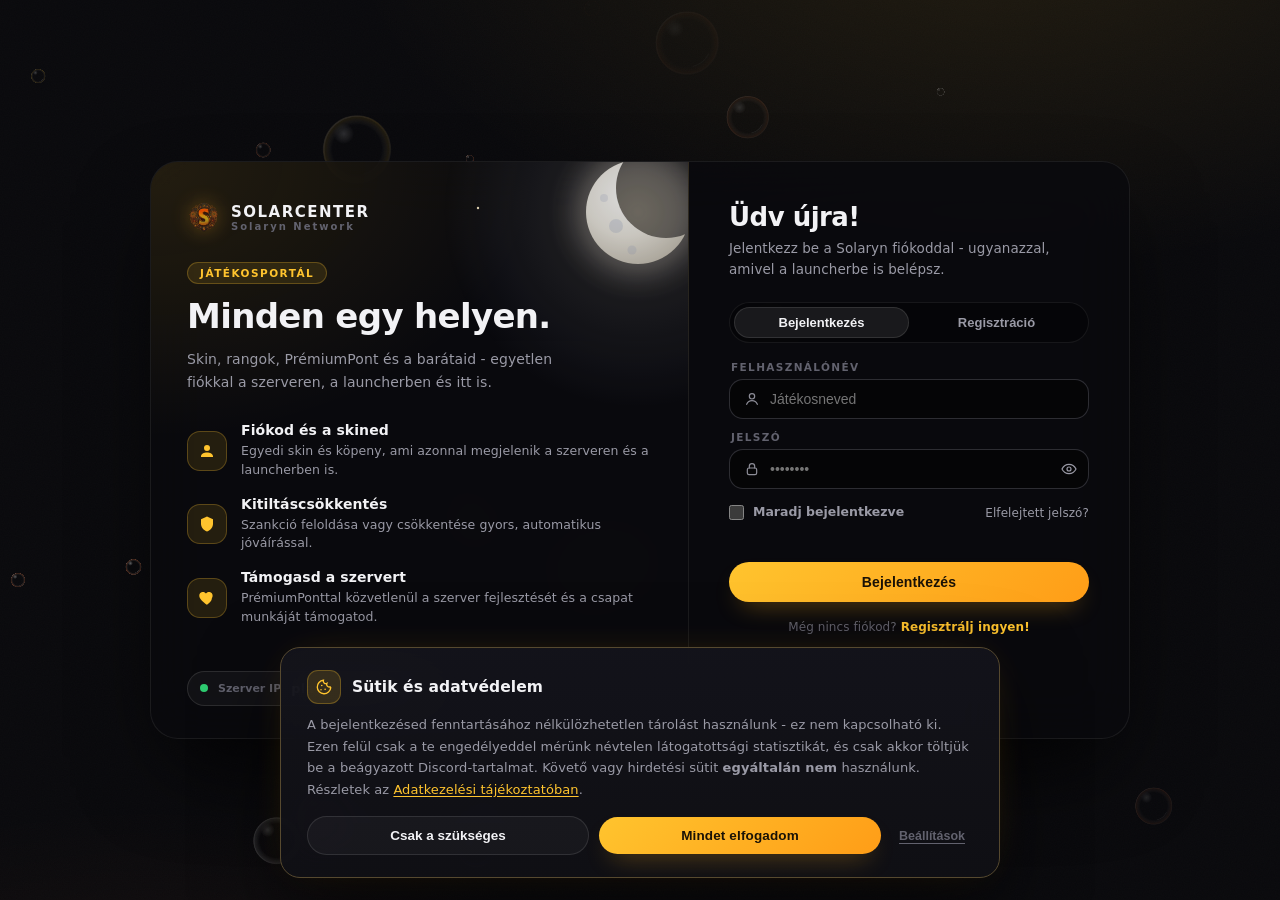
==== index.html @ 6ea14c21 "Add files via upload" ====
<!DOCTYPE html>
<html lang="hu">
<head>
  <meta charset="UTF-8" />
  <meta http-equiv="Content-Security-Policy" content="default-src 'self'; script-src 'self'; style-src 'self' 'unsafe-inline'; img-src 'self' data: blob: https://api.solaryn.hu:25572 https://cdn.discordapp.com https://media.discordapp.net; connect-src 'self' https://api.solaryn.hu:25572; media-src 'self' blob: https://api.solaryn.hu:25572; font-src 'self' data:; frame-src https://discord.com; worker-src 'self' blob:; object-src 'none'; base-uri 'self'; form-action 'self'; upgrade-insecure-requests" />
  <meta name="referrer" content="strict-origin-when-cross-origin" />
  <meta name="viewport" content="width=device-width, initial-scale=1, viewport-fit=cover" />

  <title>SolarCenter</title>
  <meta name="description" content="A SolarynNetwork hivatalos játékosportálja: skin és kiegészítők kezelése, PrémiumPont, rangok, egyenleg, szankciók feloldása és fiókbiztonság - egy helyen." />
  <meta name="author" content="SolarynNetwork" />
  <meta name="theme-color" content="#0a0a0d" />
  <meta name="color-scheme" content="dark" />
  <meta name="robots" content="index, follow, max-image-preview:large" />
  <link rel="canonical" href="https://center.solaryn.hu/" />

  <link rel="icon" type="image/png" href="assets/solaryn-icon.png" />
  <link rel="apple-touch-icon" href="assets/solaryn-icon.png" />
  <link rel="manifest" href="site.webmanifest" />

  <meta property="og:type" content="website" />
  <meta property="og:site_name" content="SolarynNetwork" />
  <meta property="og:locale" content="hu_HU" />
  <meta property="og:url" content="https://center.solaryn.hu/" />
  <meta property="og:title" content="SolarCenter | Solaryn Network" />
  <meta property="og:description" content="A SolarynNetwork hivatalos játékosportálja: skin és kiegészítők kezelése, PrémiumPont, rangok, egyenleg, szankciók feloldása és fiókbiztonság - egy helyen." />
  <meta property="og:image" content="https://center.solaryn.hu/assets/solaryn-wordmark.png" />
  <meta property="og:image:alt" content="SolarynNetwork logó" />
  <meta name="twitter:card" content="summary_large_image" />
  <meta name="twitter:title" content="SolarCenter | Solaryn Network" />
  <meta name="twitter:description" content="A SolarynNetwork hivatalos játékosportálja: skin, kiegészítők, PrémiumPont, rangok és fiókbiztonság egy helyen." />
  <meta name="twitter:image" content="https://center.solaryn.hu/assets/solaryn-wordmark.png" />

  <link rel="preconnect" href="https://api.solaryn.hu:25572" crossorigin />
  <link rel="dns-prefetch" href="https://api.solaryn.hu" />
  <link rel="preload" as="image" href="assets/solaryn-icon.png" />

  <script src="theme.js?v=20261014a"></script>
  <link rel="stylesheet" href="style.css?v=20261025a" />
  <link rel="stylesheet" href="ui.css?v=20261014a" />
  <link rel="stylesheet" href="design.css?v=20261027a" />
  <link rel="stylesheet" href="seasonal.css?v=20261014a" />

  <script type="application/ld+json">
  {
    "@context": "https://schema.org",
    "@type": "WebSite",
    "name": "SolarCenter",
    "alternateName": "SolarynNetwork játékosportál",
    "url": "https://center.solaryn.hu/",
    "inLanguage": "hu",
    "publisher": {
      "@type": "Organization",
      "name": "SolarynNetwork",
      "url": "https://www.solaryn.hu",
      "logo": "https://center.solaryn.hu/assets/solaryn-icon.png"
    }
  }
  </script>
</head>
<body>
  <a class="skip-link" href="#appMainContent">Ugrás a tartalomra</a>

  <canvas id="particleCanvas" class="particle-canvas" aria-hidden="true"></canvas>

  <section id="authScreen" class="auth-screen" data-auth-mode="login">
    <div class="auth-split">
      <aside class="auth-info-side">
        <div class="auth-brand">
          <img class="brand-logo-img" src="assets/solaryn-icon.png" alt="Solaryn" />
          <div class="auth-brand-name">SOLARCENTER<small>Solaryn Network</small></div>
        </div>

        <div class="auth-info-body">
          <span class="auth-eyebrow">Játékosportál</span>
          <div class="auth-info-title">Minden egy helyen.</div>
          <p class="auth-info-lead">Skin, rangok, PrémiumPont és a barátaid - egyetlen fiókkal a szerveren, a launcherben és itt is.</p>

          <div class="auth-feature">
            <div class="auth-feature-icon">
              <svg viewBox="0 0 24 24" width="18" height="18"><path fill="currentColor" d="M12 12a4 4 0 1 0-4-4 4 4 0 0 0 4 4zm0 2c-4 0-8 2-8 5v1h16v-1c0-3-4-5-8-5z"/></svg>
            </div>
            <div>
              <div class="auth-feature-title">Fiókod és a skined</div>
              <div class="auth-feature-desc">Egyedi skin és köpeny, ami azonnal megjelenik a szerveren és a launcherben is.</div>
            </div>
          </div>

          <div class="auth-feature">
            <div class="auth-feature-icon">
              <svg viewBox="0 0 24 24" width="18" height="18"><path fill="currentColor" d="M12 2l8 3.5v6c0 5-3.4 8.6-8 10.5-4.6-1.9-8-5.5-8-10.5v-6z"/></svg>
            </div>
            <div>
              <div class="auth-feature-title">Kitiltáscsökkentés</div>
              <div class="auth-feature-desc">Szankció feloldása vagy csökkentése gyors, automatikus jóváírással.</div>
            </div>
          </div>

          <div class="auth-feature">
            <div class="auth-feature-icon">
              <svg viewBox="0 0 24 24" width="18" height="18"><path fill="currentColor" d="M12 21s-6.7-4.3-9.3-8.8C.6 8.7 2 4.9 5.6 4.1c2-.5 3.9.3 5 1.9C11.7 4.4 13.6 3.6 15.6 4.1c3.6.8 5 4.6 2.9 8.1C18.7 16.7 12 21 12 21z"/></svg>
            </div>
            <div>
              <div class="auth-feature-title">Támogasd a szervert</div>
              <div class="auth-feature-desc">PrémiumPonttal közvetlenül a szerver fejlesztését és a csapat munkáját támogatod.</div>
            </div>
          </div>
        </div>

        <button type="button" class="auth-ip-pill" id="authIpCopy" data-ip="play.solaryn.hu" title="Kattints a másoláshoz">
          <span class="auth-ip-dot" aria-hidden="true"></span>
          <span class="auth-ip-label">Szerver IP</span>
          <b>play.solaryn.hu</b>
          <svg viewBox="0 0 24 24" aria-hidden="true"><rect x="8" y="8" width="12" height="12" rx="2.5" fill="none" stroke="currentColor" stroke-width="1.8"/><path d="M16 8V6a2 2 0 0 0-2-2H6a2 2 0 0 0-2 2v8a2 2 0 0 0 2 2h2" fill="none" stroke="currentColor" stroke-width="1.8"/></svg>
        </button>
      </aside>

      <div class="auth-form-side">
        <div class="auth-heading">
          <h1 id="authHeading">Üdv újra!</h1>
          <p id="authSubheading">Jelentkezz be a Solaryn fiókoddal - ugyanazzal, amivel a launcherbe is belépsz.</p>
        </div>

        <div class="auth-tabs" role="tablist">
          <button class="auth-tab active" data-tab="login" role="tab">Bejelentkezés</button>
          <button class="auth-tab" data-tab="register" role="tab">Regisztráció</button>
        </div>

        <form class="auth-form" id="loginForm">
          <label for="authUser">Felhasználónév</label>
          <input id="authUser" class="auth-input-icon auth-icon-user" type="text" autocomplete="username" placeholder="Játékosneved" />
          <label for="authPass">Jelszó</label>
          <input id="authPass" class="auth-input-icon auth-icon-lock" type="password" autocomplete="current-password" placeholder="••••••••" />
          <div class="auth-login-row">
            <label class="check-row auth-remember-row">
              <input type="checkbox" id="authRememberMe" />
              <span>Maradj bejelentkezve</span>
            </label>
            <a href="#" id="btnForgotPassword" class="auth-forgot-link">Elfelejtett jelszó?</a>
          </div>
          <div id="authError" class="auth-error"></div>
          <button type="submit" id="authSubmit" class="btn-glow">Bejelentkezés</button>
          <p class="auth-switch-hint">Még nincs fiókod? <span class="link-inline" id="switchToRegister">Regisztrálj ingyen!</span></p>
        </form>

        <div class="auth-form hidden" id="registerForm">
          <div class="auth-section">
            <div class="auth-section-title"><span>1</span>Fiókadatok</div>
            <label for="regUser">Játékos név *</label>
            <input id="regUser" class="auth-input-icon auth-icon-user" type="text" autocomplete="username" placeholder="Ezzel a névvel jelensz meg" />

            <div class="form-row-2">
              <div>
                <label for="regEmail">Email cím *</label>
                <input id="regEmail" class="auth-input-icon auth-icon-mail" type="email" autocomplete="email" placeholder="pl. nev@gmail.com" />
              </div>
              <div>
                <label for="regEmail2">Email cím újra *</label>
                <input id="regEmail2" class="auth-input-icon auth-icon-mail" type="email" autocomplete="off" placeholder="Még egyszer" />
              </div>
            </div>
            <p class="email-hint">Csak ismert szolgáltató címe fogadható el (pl. gmail.com, freemail.hu, citromail.hu, outlook.com, hotmail.com, icloud.com). Regisztráció után a megerősítő levélben lévő linkre kell kattintanod.</p>

            <div class="form-row-2">
              <div>
                <label for="regPass">Jelszó *</label>
                <input id="regPass" class="auth-input-icon auth-icon-lock" type="password" autocomplete="new-password" placeholder="Legalább 6 karakter" />
              </div>
              <div>
                <label for="regPass2">Jelszó újra *</label>
                <input id="regPass2" class="auth-input-icon auth-icon-lock" type="password" autocomplete="new-password" placeholder="Még egyszer" />
              </div>
            </div>
            <div class="pw-meter" id="regPwMeter" data-level="0" aria-live="polite">
              <div class="pw-meter-bars" aria-hidden="true"><i></i><i></i><i></i><i></i></div>
              <span class="pw-meter-text" id="regPwMeterText">Adj meg egy jelszót</span>
            </div>
          </div>

          <div class="auth-section">
            <div class="auth-section-title"><span>2</span>Rólad</div>
            <div class="auth-about-grid">
              <div>
                <label>Születési dátum *</label>
                <div class="form-row-3">
                  <select id="regYear" aria-label="Év"><option value="">Év</option></select>
                  <select id="regMonth" aria-label="Hónap"><option value="">Hónap</option></select>
                  <select id="regDay" aria-label="Nap"><option value="">Nap</option></select>
                </div>
              </div>
              <div>
                <label for="regCreatorCode">Support / Creator kód</label>
                <input id="regCreatorCode" class="auth-input-icon auth-icon-gift" type="text" autocomplete="off" placeholder="Nem kötelező" />
              </div>
            </div>
          </div>

          <div class="auth-section">
            <div class="auth-section-title"><span>3</span>Nyilatkozatok</div>
            <div class="form-checks">
              <label class="check-row">
                <input type="checkbox" id="regTerms" />
                <span>Elfogadom az <a href="#legal" class="link-inline" data-legal-modal="aszf">ÁSZF</a>-et, és elolvastam az <a href="#legal" class="link-inline" data-legal-modal="adatkezeles">Adatkezelési tájékoztatót</a>. *</span>
              </label>
              <label class="check-row">
                <input type="checkbox" id="regAge" />
                <span>Megerősítem, hogy betöltöttem a 14. életévemet, vagy szülőm/törvényes képviselőm hozzájárult. *</span>
              </label>
              <label class="check-row">
                <input type="checkbox" id="regMarketing" />
                <span>Hozzájárulok a marketing célú
                  <select id="regMarketingChannel" class="inline-select">
                    <option value="email_sms">Email és SMS</option>
                    <option value="email">Csak Email</option>
                    <option value="sms">Csak SMS</option>
                  </select>
                  megkeresésekhez.
                </span>
              </label>
            </div>
          </div>

          <div id="registerError" class="auth-error"></div>
          <button id="registerSubmit" class="btn-glow btn-glow-orange">Fiók létrehozása &#8594;</button>
          <p class="auth-switch-hint">Már van fiókod? <span class="link-inline" id="switchToLogin">Jelentkezz be!</span></p>
        </div>
      </div>
    </div>
  </section>

  <section id="lockedScreen" class="auth-screen hidden">
    <div class="auth-split locked-split">
      <div class="auth-form-side locked-form-side">
        <div class="auth-brand">
          <img class="brand-logo-img" src="assets/solaryn-icon.png" alt="Solaryn" />
          <div class="auth-brand-name">SOLARCENTER<small>Solaryn Network</small></div>
        </div>
        <div class="ban-modal-icon">
          <svg viewBox="0 0 24 24" width="40" height="40"><circle cx="12" cy="12" r="9" fill="none" stroke="currentColor" stroke-width="2.2"/><line x1="6" y1="18" x2="18" y2="6" stroke="currentColor" stroke-width="2.2" stroke-linecap="round"/></svg>
        </div>
        <h1 class="ban-modal-title">A karaktered zárolás alá került</h1>
        <p class="ban-modal-desc">Ameddig a zárolás fennáll, nem tudod használni a SolarCentert és a SolarLaunchert sem.</p>
        <div class="ban-modal-details">
          <div class="ban-modal-row"><span>Indok</span><b id="lockedReasonText">-</b></div>
        </div>
        <button type="button" class="btn-glow btn-glow-orange" id="btnLogoutLocked">Kijelentkezés</button>
      </div>
    </div>
  </section>

  <div id="appScreen" class="app-shell hidden">
    <nav class="app-sidebar" id="appSidebar" aria-label="Fő navigáció">
      <div class="app-brand">
        <img class="brand-logo-img" src="assets/solaryn-icon.png" alt="" width="34" height="34" />
        <div class="auth-brand-name">SOLARCENTER<small>Solaryn Network</small></div>
      </div>

      <div class="app-nav">
        <button class="app-nav-item" data-view="home">
          <svg viewBox="0 0 24 24"><path d="M3 11l9-8 9 8v9a1 1 0 0 1-1 1h-5v-6H9v6H4a1 1 0 0 1-1-1z"/></svg>
          <span>Főoldal</span>
        </button>

        <div class="app-nav-group" data-nav-group="character">
          <button type="button" class="app-nav-item app-nav-group-head">
            <svg viewBox="0 0 24 24"><path d="M12 12a4 4 0 1 0-4-4 4 4 0 0 0 4 4zm0 2c-4 0-8 2-8 5v1h16v-1c0-3-4-5-8-5z"/></svg>
            <span>Karakter</span>
            <svg class="app-nav-caret" viewBox="0 0 24 24" fill="none" stroke="currentColor" stroke-width="2.2" stroke-linecap="round" stroke-linejoin="round"><path d="M8 10l4 4 4-4"/></svg>
          </button>
          <div class="app-nav-sub">
            <button class="app-nav-item" data-view="skin"><span>Skin / köpeny</span></button>
            <button class="app-nav-item" data-view="cosmetics"><span>Kiegészítők</span></button>
            <button class="app-nav-item" data-view="market"><span>Piac</span></button>
            <button class="app-nav-item" data-view="trades">
              <span>Csere ajánlatok</span>
              <span class="app-nav-badge hidden" id="navTradeBadge">0</span>
            </button>
          </div>
        </div>

        <div class="app-nav-group" data-nav-group="coin">
          <button type="button" class="app-nav-item app-nav-group-head">
            <svg viewBox="0 0 24 24"><path d="M12 2a10 10 0 1 0 10 10A10 10 0 0 0 12 2zm1 15.9v1.1h-2v-1.1a3.6 3.6 0 0 1-2.8-2.4l1.8-.7a1.8 1.8 0 0 0 1.8 1.3c.8 0 1.4-.4 1.4-1s-.5-.9-1.7-1.2c-1.8-.5-3-1.2-3-2.9a2.8 2.8 0 0 1 2.5-2.6V7.3h2v1.1a3.2 3.2 0 0 1 2.3 2l-1.8.7a1.5 1.5 0 0 0-1.5-1.1c-.7 0-1.2.3-1.2.9s.6.8 1.8 1.2c1.9.5 2.9 1.3 2.9 2.9a2.9 2.9 0 0 1-2.5 2.9z"/></svg>
            <span>PrémiumPont</span>
            <svg class="app-nav-caret" viewBox="0 0 24 24" fill="none" stroke="currentColor" stroke-width="2.2" stroke-linecap="round" stroke-linejoin="round"><path d="M8 10l4 4 4-4"/></svg>
          </button>
          <div class="app-nav-sub">
            <button class="app-nav-item" data-view="coin"><span>Vásárlás</span></button>
            <button class="app-nav-item" data-view="wallet"><span>Egyenleg</span></button>
            <button class="app-nav-item" data-view="transfer"><span>Átutalás</span></button>
            <button class="app-nav-item" data-view="redeem"><span>Kódbeváltás</span></button>
            <button class="app-nav-item" data-view="ledger"><span>Napló</span></button>
          </div>
        </div>

        <button class="app-nav-item" data-view="ranks">
          <svg viewBox="0 0 24 24"><path d="M3 8l4 3 5-6 5 6 4-3-2 11H5z" fill="none" stroke="currentColor" stroke-width="1.8" stroke-linejoin="round"/></svg>
          <span>Rangok</span>
        </button>
        <button class="app-nav-item" data-view="sanction">
          <svg viewBox="0 0 24 24"><path d="M12 2l8 3.5v6c0 5-3.4 8.6-8 10.5-4.6-1.9-8-5.5-8-10.5v-6z"/></svg>
          <span>Kitiltáscsökkentés</span>
        </button>

        <div class="app-nav-group" data-nav-group="community">
          <button type="button" class="app-nav-item app-nav-group-head">
            <svg viewBox="0 0 24 24"><path d="M11 2a5 5 0 1 0 5 5 5 5 0 0 0-5-5zm-8.5 20a8.5 8.5 0 0 1 17 0zM19 8a3.5 3.5 0 1 0 0 7 .5.5 0 0 0 0-1 2.5 2.5 0 1 1 0-5 .5.5 0 0 0 0-1z"/></svg>
            <span>Közösség</span>
            <svg class="app-nav-caret" viewBox="0 0 24 24" fill="none" stroke="currentColor" stroke-width="2.2" stroke-linecap="round" stroke-linejoin="round"><path d="M8 10l4 4 4-4"/></svg>
          </button>
          <div class="app-nav-sub">
            <button class="app-nav-item" data-view="players"><span>Játékosok</span></button>
            <button class="app-nav-item" data-view="casino"><span>Casino</span></button>
            <button class="app-nav-item hidden" data-view="staffApply" id="navStaffApply">
              <span>Tagfelvétel</span>
              <span class="app-nav-badge hidden" id="navStaffApplyBadge">1</span>
            </button>
          </div>
        </div>

        <button class="app-nav-item" data-view="security">
          <svg viewBox="0 0 24 24" fill="none" stroke="currentColor" stroke-width="1.6"><path d="M12 2l7 3v6c0 5-3.4 8.4-7 11-3.6-2.6-7-6-7-11V5z" stroke-linejoin="round"/><path d="M9 12l2 2 4-4" stroke-linecap="round" stroke-linejoin="round"/></svg>
          <span>Biztonság</span>
        </button>

        <div class="app-nav-group admin-nav-item hidden" data-nav-group="admin">
          <button type="button" class="app-nav-item app-nav-group-head">
            <svg viewBox="0 0 24 24" fill="none" stroke="currentColor" stroke-width="1.7"><path d="M12 3l7 3v5.5c0 4.6-3 7.8-7 9.5-4-1.7-7-4.9-7-9.5V6z" stroke-linejoin="round"/><path d="M12 9v4M12 15.6v.1" stroke-linecap="round"/></svg>
            <span>Admin</span>
            <svg class="app-nav-caret" viewBox="0 0 24 24" fill="none" stroke="currentColor" stroke-width="2.2" stroke-linecap="round" stroke-linejoin="round"><path d="M8 10l4 4 4-4"/></svg>
          </button>
          <div class="app-nav-sub">
            <button class="app-nav-item admin-nav-item hidden" data-view="shopLock" data-permission="global.shopLock"><span>Vásárlások leállítása</span><span class="app-nav-badge hidden" id="navShopLockBadge">Le</span></button>
            <button class="app-nav-item admin-nav-item hidden" data-view="paymentsAdmin" data-permission="global.paymentsManage"><span>Fizetés (Tebex)</span><span class="app-nav-badge hidden" id="navTebexBadge">Teszt</span></button>
            <button class="app-nav-item admin-nav-item hidden" data-view="registeredPlayers" data-permission="global.playersList"><span>Regisztrált játékosok</span></button>
            <button class="app-nav-item admin-nav-item hidden" data-view="purchaseLogs" data-permission="global.logs"><span>Vásárlás napló</span></button>
            <button class="app-nav-item admin-nav-item hidden" data-view="staffActionLogs" data-permission="global.staffActionLogs"><span>Napló (admin)</span></button>
            <button class="app-nav-item admin-nav-item hidden" data-view="staffStats" data-permission="global.staffStats"><span>Csapat statisztika</span></button>
            <button class="app-nav-item admin-nav-item hidden" data-view="revenue" data-permission="global.revenue"><span>Havi bevétel</span></button>
            <button class="app-nav-item admin-nav-item hidden" data-view="analytics" data-permission="global.analytics"><span>Látogatottság</span></button>
            <button class="app-nav-item admin-nav-item hidden" data-view="newsAdmin" data-permission="global.newsManage"><span>Felhívások</span></button>
            <button class="app-nav-item admin-nav-item hidden" data-view="badges" data-permission="global.badgesManage"><span>Jelvények</span></button>
            <button class="app-nav-item admin-nav-item hidden" data-view="defaultMediaAdmin" data-permission="global.defaultMediaManage"><span>Alap skinek</span></button>
            <button class="app-nav-item admin-nav-item hidden" data-view="nameRules" data-permission="global.nameRulesManage"><span>Tiltott nevek</span></button>
            <button class="app-nav-item admin-nav-item hidden" data-view="rankPerksAdmin" data-permission="global.rankPerksManage"><span>Rangok jogai</span></button>
            <button class="app-nav-item admin-nav-item hidden" data-view="staffAppsAdmin" data-permission="global.staffAppsManage"><span>Tagfelvételek</span></button>
            <button class="app-nav-item admin-nav-item hidden" data-view="cosmeticsAdmin" data-permission="global.cosmeticsManage,global.cosmeticsMarketManage"><span>Kiegészítők</span></button>
            <button class="app-nav-item admin-nav-item hidden" data-view="mobsAdmin" data-permission="global.mobsManage"><span>Mobok</span></button>
            <button class="app-nav-item admin-nav-item hidden" data-view="discounts" data-permission="global.discountsManage"><span>Akciók</span></button>
            <button class="app-nav-item admin-nav-item hidden" data-view="coupons" data-permission="global.couponsManage"><span>Kuponok</span></button>
            <button class="app-nav-item admin-nav-item hidden" data-view="creatorCodes" data-permission="global.creatorCodesManage"><span>Creator kódok</span></button>
            <button class="app-nav-item admin-nav-item hidden" data-view="seasonalThemesAdmin" data-permission="global.seasonalThemesManage"><span>Szezonális témák</span></button>
            <button class="app-nav-item admin-nav-item hidden" data-view="permissions" id="navPermissionsBtn"><span>Jogok</span></button>
          </div>
        </div>
      </div>

      <div class="app-nav-spacer"></div>

      <div class="app-nav-bottom">
        <button class="app-nav-item" data-view="faq">
          <svg viewBox="0 0 24 24" fill="none" stroke="currentColor" stroke-width="1.9"><circle cx="12" cy="12" r="9"/><path d="M9.4 9.2a2.7 2.7 0 0 1 5.2.9c0 1.8-2.6 2.2-2.6 3.9" stroke-linecap="round"/><circle cx="12" cy="17.2" r="1" fill="currentColor" stroke="none"/></svg>
          <span>GYIK</span>
        </button>
        <a class="app-nav-item" href="https://dc.solaryn.hu" target="_blank" rel="noopener noreferrer">
          <svg viewBox="0 0 24 24"><path d="M20 5.5A17 17 0 0 0 15.7 4l-.3.6a13 13 0 0 1 3.6 1.3A15 15 0 0 0 12 4a15 15 0 0 0-7 1.9A13 13 0 0 1 8.6 4.6L8.3 4A17 17 0 0 0 4 5.5C1.8 9 1.2 12.4 1.4 15.8a17 17 0 0 0 4.9 2.4l.8-1.3a10 10 0 0 1-1.6-.7l.4-.3a12 12 0 0 0 10.2 0l.4.3a10 10 0 0 1-1.6.7l.8 1.3a17 17 0 0 0 4.9-2.4c.3-4.2-.6-7.6-2.6-10.3zM8.9 14.3c-.8 0-1.5-.8-1.5-1.7s.6-1.7 1.5-1.7 1.5.8 1.5 1.7-.6 1.7-1.5 1.7zm6.2 0c-.8 0-1.5-.8-1.5-1.7s.6-1.7 1.5-1.7 1.5.8 1.5 1.7-.7 1.7-1.5 1.7z"/></svg>
          <span>Discord</span>
        </a>
        <div class="app-nav-version" id="centerVersion"></div>
      </div>
    </nav>

    <div class="app-main">
      <div class="app-topbar">
        <div class="topbar-theme" id="topbarThemeBtn">
          <svg viewBox="0 0 24 24" width="18" height="18"><circle cx="12" cy="12" r="9" fill="none" stroke="currentColor" stroke-width="1.6"/><path d="M12 3a9 9 0 0 0 0 18z" fill="currentColor" opacity="0.5"/></svg>
          <div class="topbar-theme-dropdown hidden" id="topbarThemeDropdown"></div>
        </div>
        <div class="topbar-user" id="topbarUserBtn">
          <canvas class="topbar-avatar" id="topbarAvatar" width="32" height="32"></canvas>
          <div class="topbar-user-text">
            <span id="topbarUsername"></span>
            <span class="topbar-pp-badge">
              <img src="assets/pp-coin.svg" alt="PP" />
              <span id="topbarPpValue">0 PP</span>
            </span>
            <span class="topbar-pp-badge topbar-wallet-badge">
              <svg viewBox="0 0 24 24" width="14" height="14" fill="none" stroke="currentColor" stroke-width="1.8"><rect x="2" y="6" width="20" height="14" rx="2.5"/><path d="M2 10.5h20"/><circle cx="17" cy="14.5" r="1.3" fill="currentColor" stroke="none"/></svg>
              <span id="topbarWalletValue">0 Ft</span>
            </span>
          </div>
          <svg class="topbar-caret" viewBox="0 0 24 24" width="12" height="12"><path fill="currentColor" d="M7 10l5 5 5-5z"/></svg>

          <div class="topbar-dropdown hidden" id="topbarDropdown">
            <button id="btnManageAccounts">
              <svg viewBox="0 0 24 24" width="15" height="15"><path fill="none" stroke="currentColor" stroke-width="2" stroke-linecap="round" stroke-linejoin="round" d="M17 21v-2a4 4 0 0 0-4-4H5a4 4 0 0 0-4 4v2"/><circle cx="9" cy="7" r="4" fill="none" stroke="currentColor" stroke-width="2"/><path d="M23 21v-2a4 4 0 0 0-3-3.87M16 3.13a4 4 0 0 1 0 7.75" fill="none" stroke="currentColor" stroke-width="2" stroke-linecap="round"/></svg>
              <span>Fiókok kezelése</span>
            </button>
            <button id="btnLogout">
              <svg viewBox="0 0 24 24" width="15" height="15"><path fill="none" stroke="currentColor" stroke-width="2" stroke-linecap="round" stroke-linejoin="round" d="M16 17l5-5-5-5M21 12H9m3 9H5a2 2 0 0 1-2-2V5a2 2 0 0 1 2-2h7"/></svg>
              <span>Kijelentkezés</span>
            </button>
          </div>
        </div>
      </div>

      <main class="app-content" id="appMainContent" tabindex="-1">
        <div class="shop-lock-banner hidden" id="shopLockBanner" role="status"></div>
        <div class="card-pay-test-banner hidden" id="cardPayTestBanner" role="status">Teszt mód: a kártyás fizetést most csak a tesztelők látják, a többi játékosnál a gomb le van tiltva.</div>

        <section class="view active" data-view="home">
          <h1 class="page-title">Üdvözlünk, <span id="homeUsername"></span>!</h1>
          <p class="page-note">Innen érheted el a fiókodhoz kapcsolódó összes SolarynNetwork-szolgáltatást.</p>

          <div class="home-stat-row">
            <div id="statBadgeGrid" class="stat-badge-grid"></div>
            <div class="card wallet-highlight-card">
              <div class="stat-badge-icon" id="homeWalletIcon"></div>
              <div class="wallet-highlight-text">
                <div class="wallet-highlight-label">Egyenleged</div>
                <div class="wallet-highlight-value" id="homeWalletBalance">0 Ft</div>
              </div>
            </div>
          </div>

          <div class="content-grid">
            <div>
              <div class="card">
                <div class="card-title">Profilod</div>
                <div class="profile-card">
                  <div class="profile-skin-col">
                    <canvas id="homeSkinCanvas" width="170" height="220"></canvas>
                  </div>
                  <div class="profile-info">
                    <div class="profile-name-row">
                      <div class="profile-name" id="profileName"></div>
                      <span class="name-badges" id="profileNameBadges"></span>
                    </div>
                    <p class="profile-empty-skin" id="profileSkinNote"></p>
                    <div id="profileDiscordLink"></div>
                    <div id="profileSanctionStatus" class="profile-sanction-status"></div>
                  </div>
                </div>
              </div>

              <div class="card news-card hidden" id="homeNewsCard">
                <div class="card-title">📰 Legfrissebb hír</div>
                <img class="news-card-image hidden" id="homeNewsImage" alt="" loading="lazy" decoding="async" />
                <div class="news-card-title" id="homeNewsTitle"></div>
                <div class="news-card-meta" id="homeNewsMeta"></div>
                <p class="news-card-content" id="homeNewsContent"></p>
              </div>

              <div class="card" id="homeFriendsCard">
                <div class="card-title">Barátaid</div>
                <div id="homeFriendsGrid" class="player-result-grid"></div>
                <p class="player-result-note hidden" id="homeFriendsEmpty">Még nincs egyetlen barátod sem - a szerveren a /fr add &lt;név&gt; paranccsal küldhetsz barátkérelmet.</p>
              </div>

              <div class="card staff-stats-card hidden" id="homeStaffStatsCard">
                <div class="card-title">Havi statisztikád <span class="staff-stats-rank" id="homeStaffStatsRank"></span></div>
                <p class="staff-stats-note" id="homeStaffStatsMonth"></p>
                <div class="staff-stats-grid">
                  <div class="staff-stat">
                    <div class="staff-stat-value" id="homeStaffStatPlaytime">0ó</div>
                    <div class="staff-stat-label">Játékidőd</div>
                  </div>
                  <div class="staff-stat">
                    <div class="staff-stat-value" id="homeStaffStatMutes">0</div>
                    <div class="staff-stat-label">Némításaid</div>
                  </div>
                  <div class="staff-stat">
                    <div class="staff-stat-value" id="homeStaffStatBans">0</div>
                    <div class="staff-stat-label">Kitiltásaid</div>
                  </div>
                  <div class="staff-stat">
                    <div class="staff-stat-value" id="homeStaffStatTickets">0</div>
                    <div class="staff-stat-label">Lezárt ticketjeid</div>
                  </div>
                </div>
                <div class="staff-points-strip" id="homeStaffPoints">
                  <div class="staff-points-main">
                    <span class="staff-points-label">Pontjaid ebben a hónapban</span>
                    <span class="staff-points-value" id="homeStaffPointsValue">0</span>
                  </div>
                  <div class="staff-points-side">
                    <span class="staff-points-prev" id="homeStaffPointsPrev"></span>
                  </div>
                </div>
              </div>
            </div>

            <div class="side-rail-col home-side-col">
            <div class="card playtime-week-card" id="homePlaytimeCard">
              <div class="playtime-week-head">
                <div>
                  <div class="card-title" id="homePlaytimeTitle">Heti online időd</div>
                  <div class="playtime-week-sub" id="homePlaytimeRange">Az elmúlt 7 nap</div>
                  <div class="pt-range-switch" role="radiogroup" aria-label="Időszak">
                    <button type="button" class="active" data-pt-range="week" role="radio" aria-checked="true">Heti</button>
                    <button type="button" data-pt-range="month" role="radio" aria-checked="false">Havi</button>
                  </div>
                </div>
                <div class="playtime-week-total">
                  <span class="playtime-week-total-value" id="homePlaytimeTotal">0 óra</span>
                  <span class="playtime-week-total-label">összesen</span>
                </div>
              </div>
              <div class="playtime-chart" id="homePlaytimeChart" role="img" aria-label="Heti online idő oszlopdiagram"></div>
              <p class="playtime-week-note hidden" id="homePlaytimeEmpty">Ezen a héten még nem játszottál - amint felcsatlakozol a szerverre, itt látod majd a napi bontást.</p>
              <table class="sr-only" id="homePlaytimeTable"><caption>Napi online idő</caption><thead><tr><th scope="col">Nap</th><th scope="col">Online idő</th></tr></thead><tbody></tbody></table>
            </div>

            <div class="card discord-card">
              <div class="discord-card-header">
                <svg viewBox="0 0 24 24" width="18" height="18"><path fill="currentColor" d="M20 5.5A17 17 0 0 0 15.7 4l-.3.6a13 13 0 0 1 3.6 1.3A15 15 0 0 0 12 4a15 15 0 0 0-7 1.9A13 13 0 0 1 8.6 4.6L8.3 4A17 17 0 0 0 4 5.5C1.8 9 1.2 12.4 1.4 15.8a17 17 0 0 0 4.9 2.4l.8-1.3a10 10 0 0 1-1.6-.7l.4-.3a12 12 0 0 0 10.2 0l.4.3a10 10 0 0 1-1.6.7l.8 1.3a17 17 0 0 0 4.9-2.4c.3-4.2-.6-7.6-2.6-10.3zM8.9 14.3c-.8 0-1.5-.8-1.5-1.7s.6-1.7 1.5-1.7 1.5.8 1.5 1.7-.6 1.7-1.5 1.7zm6.2 0c-.8 0-1.5-.8-1.5-1.7s.6-1.7 1.5-1.7 1.5.8 1.5 1.7-.7 1.7-1.5 1.7z"/></svg>
                <span>Discord közösség</span>
              </div>
              <div class="discord-card-body">
                <div class="embed-placeholder"
                     data-embed-src="https://discord.com/widget?id=1458836378493391046&amp;theme=dark"
                     data-embed-title="Solaryn Discord közösségi widget"
                     data-embed-class="discord-widget-frame"
                     data-embed-height="420">
                  <span>A Discord-widget megjelenítéséhez a beágyazott tartalmak engedélyezése szükséges, mert a betöltéssel a Discord szervere adatot kap rólad.</span>
                  <button type="button" class="btn-outline" id="btnEnableEmbeds">Beágyazott tartalom engedélyezése</button>
                </div>
                <a href="https://dc.solaryn.hu" target="_blank" rel="noopener noreferrer" class="btn-discord">Csatlakozás</a>
              </div>
            </div>
            </div>
          </div>
        </section>

        <section class="view" data-view="wallet">
          <h1 class="page-title">Egyenleg</h1>
          <p class="page-note">Az Egyenleg forintban vezetett keret. A feltöltést a Tebexen euróban fizeted, utána bármit megvehetsz belőle újabb fizetés nélkül.</p>

          <div class="content-grid">
            <div>
              <div class="card transfer-card">
                <div class="redeem-icon">
                  <svg viewBox="0 0 24 24" width="24" height="24" fill="none" stroke="currentColor" stroke-width="1.8"><rect x="2" y="6" width="20" height="14" rx="2.5"/><path d="M2 10.5h20"/><circle cx="17" cy="14.5" r="1.4" fill="currentColor" stroke="none"/></svg>
                </div>
                <p class="transfer-fee-note">Jelenlegi egyenleged: <b id="walletPageBalance">0 Ft</b></p>
                <label>Feltöltendő összeg (Ft)</label>
                <div class="topup-presets" id="walletTopupPresets"></div>
                <input type="number" id="walletTopupInput" placeholder="Vagy írd be az összeget" min="500" max="500000" step="500" />
                <div class="transfer-fee-note" id="walletTopupPreview"></div>
                <button type="button" class="btn-glow btn-glow-orange" id="btnWalletTopup">Feltöltés</button>
                <p class="redeem-result" id="walletTopupResult"></p>
              </div>
            </div>

            <div class="side-rail" data-side-rail="wallet"></div>
          </div>
        </section>

        <section class="view" data-view="coin">
          <h1 class="page-title">PrémiumPont</h1>
          <p class="page-note">Vásárolj PrémiumPont (PP) csomagokat, hogy hozzáférj a szerver exkluzív tartalmaihoz - a vásárlás után a PP azonnal megjelenik az egyenlegedben - a Centerben, a kliensben és minden szerveren.</p>

          <div class="content-grid">
            <div>
              <div class="pkg-grid" id="coinPkgGrid"></div>

              <div class="info-box">
                <div class="info-box-title">
                  <svg viewBox="0 0 24 24" width="16" height="16"><path fill="currentColor" d="M12 2a10 10 0 1 0 10 10A10 10 0 0 0 12 2zm1 15h-2v-6h2zm0-8h-2V7h2z"/></svg>
                  Hogyan működik?
                </div>
                <ul class="info-list">
                  <li>A vásárlás a bejelentkezett fiókodhoz kerül jóváírásra - nem kell külön beírnod a neved.</li>
                  <li>A jóváírás automatikus és <b>azonnali</b>.</li>
                  <li>Nem kell elérhetőnek lenned a szerveren sem a vásárláskor, sem a jóváíráskor.</li>
                </ul>
              </div>

              <div class="info-box">
                <div class="info-box-title">
                  <svg viewBox="0 0 24 24" width="16" height="16"><path fill="currentColor" d="M20 4H4a2 2 0 0 0-2 2v12a2 2 0 0 0 2 2h16a2 2 0 0 0 2-2V6a2 2 0 0 0-2-2zm0 4l-8 5-8-5V6l8 5 8-5z"/></svg>
                  Fizetési módok
                </div>
                <ul class="info-list">
                  <li>A kártyás fizetést a Tebex bonyolítja, euróban: bankkártyával vagy a Tebex fizetési oldalán felkínált más módon fizethetsz. A forintban feltöltött Egyenlegből forintban vásárolhatsz.</li>
                  <li>A fizetési adataidat a Tebex kezeli, mi bankkártyaadatot nem látunk és nem tárolunk.</li>
                </ul>
              </div>

              <div class="info-box">
                <div class="info-box-title">
                  <svg viewBox="0 0 24 24" width="16" height="16"><path fill="currentColor" d="M12 2a10 10 0 1 0 10 10A10 10 0 0 0 12 2zm1 15h-2v-6h2zm0-8h-2V7h2z"/></svg>
                  Nem kaptam meg amit vásároltam
                </div>
                <p class="info-text">A jóváírás a fizetés visszaigazolása után azonnal megtörténik. Ha pár perc múlva sincs meg, keresd a csapatot a Discordon.</p>
              </div>
            </div>

            <div class="side-rail" data-side-rail="coin"></div>
          </div>
        </section>

        <section class="view" data-view="ranks">
          <h1 class="page-title">Rangok</h1>
          <p class="page-note">Vásárolj rangot a felgyűjtött PrémiumPontodból - a rangot a plugin automatikusan beállítja, amint levonásra kerül a PP.</p>

          <div class="rank-compare" id="rankGrid"></div>

          <div class="content-grid rank-footer-grid">
            <div>
              <div class="info-box">
                <div class="info-box-title">
                  <svg viewBox="0 0 24 24" width="16" height="16"><path fill="currentColor" d="M12 2a10 10 0 1 0 10 10A10 10 0 0 0 12 2zm1 15h-2v-6h2zm0-8h-2V7h2z"/></svg>
                  Hogyan működik?
                </div>
                <ul class="info-list">
                  <li>A rangokat kizárólag a <b>PrémiumPont</b>-egyenlegedből tudod megvásárolni, nem bankkártyával.</li>
                  <li>Ha nincs elég PP-d, a vásárlás nem történik meg, és a PP-d sem vonódik le.</li>
                  <li>A jóváírás automatikus és azonnali.</li>
                </ul>
              </div>
            </div>

            <div class="side-rail" data-side-rail="ranks"></div>
          </div>
        </section>

        <section class="view" data-view="transfer">
          <h1 class="page-title">Átutalás</h1>
          <p class="page-note">Küldj PrémiumPontot más játékosoknak - minden átutalásra 10% díj kerül felszámításra.</p>

          <div class="content-grid">
            <div>
              <div class="card transfer-card">
                <div class="redeem-icon">
                  <svg viewBox="0 0 24 24" width="24" height="24"><path d="M7 8h13M17 4l3 4-3 4M17 16H4M7 12l-3 4 3 4" fill="none" stroke="currentColor" stroke-width="2" stroke-linecap="round" stroke-linejoin="round"/></svg>
                </div>
                <label>Címzett felhasználóneve</label>
                <input type="text" id="transferRecipientInput" placeholder="Játékosnév" />
                <label>Mennyiség (PP)</label>
                <input type="number" id="transferAmountInput" placeholder="0" min="1" step="1" />
                <label for="transferNoteInput">Megjegyzés a címzettnek <span class="transfer-note-optional">(nem kötelező)</span></label>
                <input type="text" id="transferNoteInput" placeholder="Pl. Köszi a segítséget!" maxlength="100" autocomplete="off" />
                <div class="transfer-note-counter" id="transferNoteCounter">0 / 100 - a címzett az utalás megérkezésekor látja.</div>
                <div class="transfer-fee-note" id="transferFeeNote">Add meg az összeget a díj kiszámításához.</div>
                <button type="button" class="btn-glow btn-glow-orange" id="transferSubmitBtn">Átutalás</button>
                <p class="redeem-result" id="transferResult"></p>
              </div>
            </div>

            <div class="side-rail" data-side-rail="transfer"></div>
          </div>
        </section>

        <section class="view" data-view="ledger">
          <h1 class="page-title">Napló</h1>
          <p class="page-note">Minden esemény, ami a PrémiumPont-egyenlegedet érinti: átutalások, vásárlások és játékbeli vásárlások.</p>

          <div class="card ledger-filters">
            <div class="ledger-filter-row">
              <div class="ledger-filter-field">
                <label>Keresés</label>
                <input type="text" id="ledgerSearchInput" placeholder="Érintett vagy művelet..." />
              </div>
              <div class="ledger-filter-field">
                <label>Dátumtól</label>
                <input type="date" id="ledgerFromInput" />
              </div>
              <div class="ledger-filter-field">
                <label>Dátumig</label>
                <input type="date" id="ledgerToInput" />
              </div>
            </div>
          </div>

          <div class="ledger-table-wrap">
            <table class="ledger-table">
              <thead>
                <tr>
                  <th>Dátum</th>
                  <th>Érintett</th>
                  <th>Művelet</th>
                  <th>Részletek</th>
                  <th>Összeg</th>
                  <th>Neked maradt</th>
                </tr>
              </thead>
              <tbody id="ledgerTableBody"></tbody>
            </table>
            <p class="ledger-empty hidden" id="ledgerEmptyNote">Nincs egyetlen bejegyzés sem.</p>
          </div>
        </section>

        <section class="view" data-view="redeem">
          <h1 class="page-title">Kódbeváltás</h1>
          <p class="page-note">Írd be a hívásban vagy ajándékba kapott kódodat az alábbi mezőbe.</p>

          <div class="content-grid">
            <div>
              <div class="card redeem-card">
                <div class="redeem-icon">
                  <svg viewBox="0 0 24 24" width="24" height="24"><path fill="currentColor" d="M20 12v7a1 1 0 0 1-1 1H5a1 1 0 0 1-1-1v-7m16-4H4a1 1 0 0 0-1 1v3h18v-3a1 1 0 0 0-1-1zm-9 0V6a2 2 0 1 0-2 2m4-2v2m0-2a2 2 0 1 1 2 2"/></svg>
                </div>
                <div class="card-title" style="justify-content:center;">Ajándékkód</div>
                <input type="text" id="redeemInput" class="redeem-input" placeholder="Pl. NYAR2026" maxlength="12" autocomplete="off" spellcheck="false" />
                <button class="btn-glow" id="redeemSubmit">Beváltás</button>
                <p class="redeem-result" id="redeemResult"></p>
              </div>

              <div class="how-it-works">
                <div class="how-step">
                  <div class="how-step-num">1</div>
                  <div class="how-step-title">Szerezd meg a kódot</div>
                  <div class="how-step-desc">Discord eseményből, hívásból, vagy ajándékba kaptad valakitől.</div>
                </div>
                <div class="how-step">
                  <div class="how-step-num">2</div>
                  <div class="how-step-title">Add meg itt</div>
                  <div class="how-step-desc">Írd be pontosan, ahogy kaptad, majd kattints a Beváltásra.</div>
                </div>
                <div class="how-step">
                  <div class="how-step-num">3</div>
                  <div class="how-step-title">Vedd át a szerveren</div>
                  <div class="how-step-desc">A jutalom automatikusan jóváíródik a fiókodon, amint csatlakozol.</div>
                </div>
              </div>
            </div>

            <div class="side-rail" data-side-rail="redeem"></div>
          </div>
        </section>

        <section class="view" data-view="skin">
          <h1 class="page-title">Skin</h1>
          <p class="page-note">Egyedi skin feltöltés (.png, 64x64/64x32 vagy ennek HD többszöröse - pl. 128x128, 256x256, egészen 2048x2048/2048x1024-ig -, klasszikus vagy slim modell) - ugyanaz a skin jelenik meg a szerveren és a SolarLauncherben is. HD skin feltöltésekor az lesz a skined (nem lehet egyszerre sima ÉS HD skined is).</p>

          <div class="content-grid">
            <div class="card">
              <div class="skin-layout">
                <div class="skin-upload-col">
                  <input type="file" id="skinFileInput" accept=".png,image/png" hidden />
                  <div class="skin-drop" id="skinDrop">Húzd ide a .png skinedet, vagy kattints a tallózáshoz</div>
                  <div class="skin-model-toggle">
                    <button class="pill active" data-model="classic">Klasszikus</button>
                    <button class="pill" data-model="slim">Vékony (slim)</button>
                  </div>
                  <button type="button" class="btn-outline" id="skinResetBtn">Alapértelmezett skin visszaállítása</button>
                  <p class="skin-status" id="skinStatus"></p>
                </div>
                <div class="skin-preview-col">
                  <canvas id="skinPreview3d" width="220" height="280"></canvas>
                  <p class="skin-preview-hint">Húzással forgatható</p>
                </div>
              </div>
            </div>

            <div class="card skin-cape-card">
              <div class="card-title">Köpenyed</div>
              <p class="page-note" style="margin-bottom:20px;">Egyedi köpeny feltöltés (.png, 64x32 vagy ennek HD többszöröse - pl. 128x64, 256x128, egészen 2048x1024-ig -, mindig pontosan 2:1 arányban) - nincs külön előnézete, a skined 3D-előnézetén jelenik meg, ugyanúgy, mint a szerveren.</p>
              <div class="skin-upload-col">
                <input type="file" id="capeFileInput" accept=".png,.jpg,.jpeg,.webp,image/png,image/jpeg,image/webp" hidden />
                <div class="skin-drop" id="capeDrop">Húzd ide a köpenyedet (PNG, JPG vagy WebP), vagy kattints a tallózáshoz</div>
                <button type="button" class="btn-outline" id="capeResetBtn">Köpeny eltávolítása</button>
                <p class="skin-status" id="capeStatus"></p>
              </div>
            </div>
          </div>

          <div class="card default-media-card hidden" id="defaultMediaCard">
            <div class="card-title">Alap skinek és köpenyek</div>
            <p class="page-note" style="margin-bottom:18px;">Nincs saját skined vagy köpenyed? Válassz a csapat által összeállított kínálatból - a <b>Kipróbálom</b> gombbal előbb megnézheted a fenti 3D előnézetben, a <b>Beállítom</b> gombbal pedig azonnal a tiéd lesz a szerveren és a launcherben is.</p>
            <div class="dm-tabs" role="tablist" aria-label="Kategóriák">
              <button type="button" class="dm-tab active" role="tab" aria-selected="true" data-dm-cat="skin">Skinek <span class="dm-tab-count" data-dm-count="skin">0</span></button>
              <button type="button" class="dm-tab" role="tab" aria-selected="false" data-dm-cat="skin_hd">HD skinek <span class="dm-tab-count" data-dm-count="skin_hd">0</span></button>
              <button type="button" class="dm-tab" role="tab" aria-selected="false" data-dm-cat="cape">Köpenyek <span class="dm-tab-count" data-dm-count="cape">0</span></button>
              <button type="button" class="dm-tab" role="tab" aria-selected="false" data-dm-cat="cape_hd">HD köpenyek <span class="dm-tab-count" data-dm-count="cape_hd">0</span></button>
            </div>
            <div class="dm-grid" id="defaultMediaGrid"></div>
          </div>

          <div class="card skin-submit-card" id="skinSubmitCard">
            <div class="card-title">Küldd be a saját skinedet</div>
            <p class="page-note skin-submit-note">Készítettél egy jó skint? Küldd be, és ha a csapat elfogadja, bekerül az alap skinek közé - bárki kiválaszthatja, és a neved is ott lesz mellette. Egyszerre legfeljebb 3 beküldésed várhat elbírálásra.</p>
            <div class="skin-submit-layout">
              <div class="skin-submit-form">
                <label class="gift-modal-label" for="skinSubmitName" style="margin-top:0;">A skin neve</label>
                <input type="text" id="skinSubmitName" class="gift-modal-input" placeholder="Pl. Éjféli lovag" maxlength="40" autocomplete="off" />
                <span class="gift-modal-label">Kar-modell</span>
                <div class="skin-model-toggle" style="margin-top:0;">
                  <button type="button" class="pill active" data-submit-variant="classic">Klasszikus</button>
                  <button type="button" class="pill" data-submit-variant="slim">Vékony (slim)</button>
                </div>
                <span class="gift-modal-label">PNG fájl</span>
                <input type="file" id="skinSubmitFile" accept=".png,image/png" hidden />
                <div class="skin-drop dm-admin-drop" id="skinSubmitDrop" role="button" tabindex="0">
                  <canvas id="skinSubmitPreview" class="dm-admin-preview hidden" width="96" height="192"></canvas>
                  <span id="skinSubmitDropText">Húzd ide a .png skint, vagy kattints a tallózáshoz</span>
                </div>
                <p class="redeem-result" id="skinSubmitResult"></p>
                <button type="button" class="btn-glow" id="skinSubmitBtn">Beküldés elbírálásra</button>
              </div>
              <div class="skin-submit-list-col">
                <div class="skin-submit-list-title">Beküldéseid <button type="button" class="link-btn hidden" id="skinSubmitClearBtn">Előzmények törlése</button></div>
                <div class="skin-submit-list" id="skinSubmitList"></div>
              </div>
            </div>
          </div>

          <div class="dm-try-bar hidden" id="dmTryBar" role="status">
            <span class="dm-try-dot" aria-hidden="true"></span>
            <span class="dm-try-text">Előnézet: <b id="dmTryName"></b></span>
            <button type="button" class="btn-outline" id="dmTryCancel">Vissza a sajátomra</button>
            <button type="button" class="btn-glow" id="dmTryApply">Beállítom</button>
          </div>
        </section>

        <section class="view" data-view="cosmetics">
          <h1 class="page-title">Kiegészítők</h1>
          <p class="page-note">A kiegészítőid a SolarClientben jelennek meg a karaktereden - nem kell hozzá texture pack, és a szervernek sem kell semmit letöltenie. Helyenként (fej / hát / test) egyet-egyet viselhetsz egyszerre.</p>

          <div class="cosmetic-slot-bar" id="cosmeticSlotBar"></div>

          <div class="cosmetic-filter-bar">
            <input type="search" id="cosmeticFilterSearch" class="cosmetic-filter-input" placeholder="Keresés név szerint..." aria-label="Keresés a kiegészítők között" />
            <select id="cosmeticFilterSlot" class="cosmetic-filter-input" aria-label="Szűrés hely szerint">
              <option value="">Minden hely</option>
            </select>
            <select id="cosmeticFilterRarity" class="cosmetic-filter-input" aria-label="Szűrés ritkaság szerint">
              <option value="">Minden ritkaság</option>
              <option value="common">Általános</option>
              <option value="rare">Ritka</option>
              <option value="epic">Epikus</option>
              <option value="legendary">Legendás</option>
              <option value="mythic">Mítikus</option>
            </select>
            <label class="check-row cosmetic-filter-check">
              <input type="checkbox" id="cosmeticFilterAnimated" />
              Csak animált
            </label>
          </div>

          <div class="content-grid">
            <div>
              <div id="cosmeticsOwnedWrap"></div>

              <div class="admin-subsection-title">Megvásárolható kiegészítők</div>
              <p class="page-note">Ezeket közvetlenül PrémiumPontért veheted meg - a levonás azonnali, a kiegészítő rögtön megjelenik a kiegészítőid között.</p>
              <div id="cosmeticsShopWrap"></div>
            </div>
            <div class="side-rail-col">
              <div class="card cosmetic-char-card">
                <div class="card-title">Így nézel ki</div>
                <canvas id="cosmeticCharPreview" width="260" height="340"></canvas>
                <div class="preview-zoom-bar">
                  <button type="button" class="preview-zoom-btn" id="cosmeticZoomOutBtn" aria-label="Kicsinyítés" title="Kicsinyítés">
                    <svg viewBox="0 0 24 24" fill="none" stroke="currentColor" stroke-width="2.4" stroke-linecap="round"><path d="M5 12h14"/></svg>
                  </button>
                  <input type="range" class="preview-zoom-range" id="cosmeticZoomRange" min="0" max="100" value="50" aria-label="Nagyítás" />
                  <button type="button" class="preview-zoom-btn" id="cosmeticZoomInBtn" aria-label="Nagyítás" title="Nagyítás">
                    <svg viewBox="0 0 24 24" fill="none" stroke="currentColor" stroke-width="2.4" stroke-linecap="round"><path d="M12 5v14M5 12h14"/></svg>
                  </button>
                  <button type="button" class="preview-zoom-btn preview-spin-btn" id="cosmeticSpinBtn" aria-pressed="true" aria-label="Forgás megállítása" title="Forgás megállítása">
                    <svg class="spin-icon-pause" viewBox="0 0 24 24" fill="currentColor"><rect x="6.5" y="5" width="3.6" height="14" rx="1.2"/><rect x="13.9" y="5" width="3.6" height="14" rx="1.2"/></svg>
                    <svg class="spin-icon-play" viewBox="0 0 24 24" fill="currentColor"><path d="M8 5.6v12.8c0 .8.9 1.3 1.6.9l10-6.4c.6-.4.6-1.3 0-1.7l-10-6.4c-.7-.5-1.6 0-1.6.8z"/></svg>
                  </button>
                  <button type="button" class="preview-zoom-btn" id="cosmeticZoomResetBtn" aria-label="Nézet visszaállítása" title="Nézet visszaállítása">
                    <svg viewBox="0 0 24 24" fill="none" stroke="currentColor" stroke-width="2" stroke-linecap="round" stroke-linejoin="round"><path d="M20 11A8 8 0 1 0 18 16"/><path d="M20 5v6h-6"/></svg>
                  </button>
                </div>
                <p class="skin-preview-hint" id="cosmeticCharPreviewHint">Húzással forgatható</p>
              </div>

              <div class="card cosmetic-summary-card" id="cosmeticSummaryCard">
                <div class="card-title">Gyűjteményed</div>
                <div class="cosmetic-summary-grid">
                  <div class="cosmetic-summary-stat">
                    <div class="cosmetic-summary-value" id="cosmeticSummaryOwned">0</div>
                    <div class="cosmetic-summary-label">Megvan</div>
                  </div>
                  <div class="cosmetic-summary-stat">
                    <div class="cosmetic-summary-value" id="cosmeticSummaryEquipped">0</div>
                    <div class="cosmetic-summary-label">Viseled</div>
                  </div>
                  <div class="cosmetic-summary-stat">
                    <div class="cosmetic-summary-value" id="cosmeticSummaryAnimated">0</div>
                    <div class="cosmetic-summary-label">Animált</div>
                  </div>
                </div>
                <div class="cosmetic-summary-bars" id="cosmeticSummaryBars"></div>
                <p class="cosmetic-summary-note" id="cosmeticSummaryNote"></p>
              </div>

            </div>
          </div>

        </section>

        <section class="view" data-view="market">
          <h1 class="page-title">Piac</h1>
          <p class="page-note">Add el a felesleges kiegészítőidet más játékosoknak PrémiumPontért, vagy vedd meg, ami neked kell. Eladáskor <strong id="marketTaxNote">10%</strong> adó vonódik le az árból - a vevő a teljes listaárat fizeti, te a 90%-át kapod meg.</p>

          <div class="content-grid">
            <div>
              <div class="admin-subsection-title" style="margin-top:0;">Saját hirdetéseim</div>
              <div id="marketMineWrap"></div>

              <div class="admin-subsection-title">Piaci kínálat</div>
              <div id="marketListingsWrap"></div>
            </div>
            <div class="side-rail-col">
              <div class="card">
                <div class="card-title">Hirdetés feladása</div>
                <label class="gift-modal-label" style="margin-top:0;">Kiegészítő</label>
                <select id="marketListCosmeticSelect" class="gift-modal-input"></select>
                <label class="gift-modal-label">Ár (PrémiumPont)</label>
                <input type="number" id="marketListPriceInput" class="gift-modal-input" placeholder="Pl. 1000" min="1" step="1" />
                <div class="market-payout-preview" id="marketPayoutPreview"></div>
                <p class="redeem-result" id="marketListResult"></p>
                <button type="button" class="btn-glow" id="marketListBtn">Hirdetés feladása</button>
              </div>
            </div>
          </div>

        </section>

        <section class="view" data-view="trades">
          <h1 class="page-title">Csere ajánlatok</h1>
          <p class="page-note">Ajánld fel egy kiegészítődet közvetlenül egy játékosnak, te szabod meg, mennyi PrémiumPontért. Ő elfogadhatja vagy elutasíthatja - amíg nem dönt, a kiegészítő letétben van nálunk, tehát nem tudod közben viselni vagy másnak is felajánlani. Elfogadáskor <strong id="tradeTaxNote">10%</strong> adó vonódik le az árból, a többit megkapod. Az el nem bírált ajánlat <strong id="tradeTtlNote">7</strong> nap után magától visszakerül hozzád.</p>

          <div class="content-grid">
            <div>
              <div class="admin-subsection-title" style="margin-top:0;">Beérkezett</div>
              <div id="tradesIncomingWrap"></div>

              <div class="admin-subsection-title">Elküldött</div>
              <div id="tradesOutgoingWrap"></div>

              <div class="admin-subsection-title">Előzmények</div>
              <div id="tradesHistoryWrap"></div>
            </div>

            <div class="side-rail-col">
              <div class="card">
                <div class="card-title">Ajánlat küldése</div>
                <label class="gift-modal-label" style="margin-top:0;">Kinek</label>
                <input type="text" id="tradeRecipientInput" class="gift-modal-input" placeholder="Játékosnév" maxlength="16" autocomplete="off" />
                <label class="gift-modal-label">Kiegészítő</label>
                <select id="tradeCosmeticSelect" class="gift-modal-input"></select>
                <label class="gift-modal-label">Ár (PrémiumPont) - 0 = ajándék</label>
                <input type="number" id="tradePriceInput" class="gift-modal-input" placeholder="Pl. 1000" min="0" step="1" />
                <label class="gift-modal-label">Üzenet (nem kötelező)</label>
                <input type="text" id="tradeMessageInput" class="gift-modal-input" placeholder="Pl. megbeszéltük a Discordon" maxlength="200" />
                <div class="market-payout-preview" id="tradePayoutPreview"></div>
                <p class="redeem-result" id="tradeSendResult"></p>
                <button type="button" class="btn-glow" id="tradeSendBtn">Ajánlat küldése</button>
              </div>
            </div>
          </div>
        </section>

        <section class="view" data-view="sanction">
          <h1 class="page-title">Kitiltáscsökkentés</h1>
          <p class="page-note">Itt lerövidítheted az aktív némításod vagy kitiltásod idejét. A vásárlás után pár másodpercen belül érvényes a játékban. A kitiltás teljes feloldását ticketben lehet kérni.</p>

          <div class="content-grid">
            <div id="sanctionPkgWrap"></div>
            <div class="side-rail" data-side-rail="sanction"></div>
          </div>
        </section>

        <section class="view" data-view="staffApply">
          <h1 class="page-title">Tagfelvétel</h1>
          <p class="page-note">Itt jelentkezhetsz a nyitott tagfelvételekre, és itt látod a jelentkezéseid állapotát.</p>
          <div id="staffApplyBody"></div>
        </section>

        <section class="view" data-view="casino">
          <h1 class="page-title">Casino</h1>
          <p class="page-note">Minden 7. egymást követő napi belépésedért +1 ingyenes pörgetést kapsz. Az ingyenes pörgetésed elhasználása után még 2 próbálkozást vásárolhatsz 200 PrémiumPontért - a nyereményt a rendszer automatikusan jóváírja a fiókodhoz.</p>

          <div class="content-grid">
            <div>
              <div class="card casino-machine-card">
                <div class="slot-machine">
                  <div class="slot-machine-top">
                    <span class="slot-machine-star">★</span>
                    <span class="slot-machine-jackpot">JACKPOT</span>
                    <span class="slot-machine-star">★</span>
                  </div>
                  <div class="slot-machine-reels">
                    <div class="slot-reel" id="casinoReel0"></div>
                    <div class="slot-reel" id="casinoReel1"></div>
                    <div class="slot-reel" id="casinoReel2"></div>
                  </div>
                  <div class="slot-machine-lever-col">
                    <div class="slot-machine-lever-track"><div class="slot-machine-lever-knob"></div></div>
                  </div>
                </div>
                <p class="redeem-result" id="casinoSpinResult"></p>
                <div class="casino-actions">
                  <button type="button" class="btn-glow" id="casinoSpinBtn" disabled>Pörgetés</button>
                  <button type="button" class="btn-outline" id="casinoBuySpinBtn" hidden>Próbálkozás vásárlása (200 PP)</button>
                </div>
              </div>

              <div class="card">
                <div class="card-title">Nyeremények</div>
                <p class="page-note">Ha mind a 3 tekercs ugyanazt mutatja, egyet nyersz az alábbiak közül - véletlenszerűen, viszonylag alacsony eséllyel pörgetésenként.</p>
                <div class="casino-prize-grid" id="casinoPrizeGrid"></div>
              </div>
            </div>

            <div class="side-rail-col">
              <div class="card">
                <div class="card-title">Állapotod</div>
                <div class="stat-badge-grid casino-stat-grid" id="casinoStatGrid"></div>
              </div>
            </div>
          </div>
        </section>

        <section class="view" data-view="players">
          <div class="card player-search-panel">
            <h1 class="player-search-title">Játékosok <span class="text-accent">keresése</span></h1>
            <label class="player-search-label">Játékosnév</label>
            <div class="player-search-row">
              <div class="player-search-field">
                <input type="text" id="playerSearchInput" placeholder="Játékosnév" />
                <svg viewBox="0 0 24 24"><path fill="none" stroke="currentColor" stroke-width="2" stroke-linecap="round" d="M21 21l-4.3-4.3M18 11a7 7 0 1 1-14 0 7 7 0 0 1 14 0z"/></svg>
              </div>
              <button class="btn-search" id="playerSearchBtn">
                <svg viewBox="0 0 24 24" width="15" height="15"><path fill="none" stroke="currentColor" stroke-width="2.4" stroke-linecap="round" d="M21 21l-4.3-4.3M18 11a7 7 0 1 1-14 0 7 7 0 0 1 14 0z"/></svg>
                Keresés
              </button>
            </div>
          </div>

          <h2 id="playerResultHeading" class="player-result-heading hidden">Talált <span class="text-accent">játékosok</span></h2>
          <div id="playerResult" class="player-result-grid"></div>
        </section>

        <section class="view" data-view="security">
          <h1 class="page-title">Biztonság</h1>
          <p class="page-note">Kétlépcsős azonosítás (2FA) - bejelentkezéskor a jelszó mellett egy hitelesítő alkalmazásban (pl. Google Authenticator, Authy) megjelenő kódot is be kell majd írnod. A biztonsági kód egy ettől független, általad választott 4 vagy 6 jegyű PIN, amit szintén minden bejelentkezéskor be kell majd írnod - a kettő egyszerre, külön-külön, vagy egyik se is bekapcsolható.</p>

          <div class="content-grid">
            <div>
              <div class="card redeem-result error hidden" id="securityWeakWarning" style="display:flex; align-items:center; gap:10px;">
                <span style="font-size:1.4em; line-height:1;">⚠️</span>
                <span>A fiókod jelenleg NINCS extra védelemmel ellátva - se a kétlépcsős azonosítás, se a biztonsági kód nincs bekapcsolva. Ha valaki megszerzi a jelszavadat, azonnal hozzáférhet a fiókodhoz. Javasoljuk, hogy kapcsold be legalább az egyiket lentebb.</span>
              </div>

              <div class="card">
                <div class="card-title">Kétlépcsős azonosítás</div>
                <p class="redeem-result" id="securityTotpStatus">Betöltés...</p>

                <div id="securityTotpDisabledPanel" class="hidden">
              <button type="button" class="btn-glow" id="btnStart2faSetup">2FA bekapcsolása</button>
                </div>

                <div id="securityTotpSetupPanel" class="hidden">
              <p>Olvasd be az alábbi QR-kódot a hitelesítő alkalmazásoddal, vagy add meg kézzel a titkot:</p>
              <img id="securityTotpQr" alt="QR-kód" style="display:block; margin:14px auto; border-radius:10px;" />
              <p class="redeem-result" id="securityTotpSecretText" style="text-align:center; word-break:break-all;"></p>
              <label class="gift-modal-label">Add meg a 6 jegyű kódot a megerősítéshez</label>
              <input type="text" id="securityTotpConfirmInput" class="gift-modal-input" inputmode="numeric" maxlength="6" placeholder="000000" />
              <p class="redeem-result error" id="securityTotpSetupError"></p>
              <button type="button" class="btn-glow" id="btnConfirm2faSetup" style="margin-top:10px;">Megerősítés és bekapcsolás</button>
              <button type="button" class="btn-outline" id="btnCancel2faSetup" style="margin-top:8px;">Mégse</button>
                </div>

                <div id="securityRecoveryCodesPanel" class="hidden">
              <p class="redeem-result error">Mentsd el ezeket a kódokat biztonságos helyre - ha elveszíted a hitelesítő eszközödet, ezekkel tudsz újra bejelentkezni. TÖBBÉ NEM FOGOD ŐKET LÁTNI.</p>
              <div id="securityRecoveryCodesList" class="account-list"></div>
              <button type="button" class="btn-outline" id="btnDownloadRecoveryCodes">Letöltés .txt-ként</button>
              <button type="button" class="btn-glow" id="btnDoneRecoveryCodes" style="margin-top:10px;">Elmentettem, kész</button>
                </div>

                <div id="securityTotpEnabledPanel" class="hidden">
              <label class="gift-modal-label">Jelszó (a művelet megerősítéséhez)</label>
              <input type="password" id="securityTotpPasswordInput" class="gift-modal-input" autocomplete="current-password" placeholder="••••••••" />
              <p class="redeem-result error" id="securityTotpActionError"></p>
              <button type="button" class="btn-outline" id="btnRegenerateRecoveryCodes">Új helyreállítási kódok generálása</button>
              <button type="button" class="btn-glow admin-delete-btn" id="btnDisable2fa" style="margin-top:8px;">2FA kikapcsolása</button>
                </div>
              </div>

              <div class="card">
                <div class="card-title">Biztonsági kód</div>
                <p class="redeem-result" id="securityPinStatus">Betöltés...</p>

                <div id="securityPinSetupPanel" class="hidden">
              <label class="gift-modal-label">A kód hossza</label>
              <div style="display:flex; gap:16px; margin-bottom:10px;">
                <label style="display:flex; align-items:center; gap:6px; font-weight:400;"><input type="radio" name="securityPinLength" id="securityPinLength4" value="4" /> 4 számjegy</label>
                <label style="display:flex; align-items:center; gap:6px; font-weight:400;"><input type="radio" name="securityPinLength" id="securityPinLength6" value="6" checked /> 6 számjegy</label>
              </div>
              <label class="gift-modal-label">Új biztonsági kód</label>
              <input type="password" id="securityPinSetupInput" class="gift-modal-input" inputmode="numeric" autocomplete="off" maxlength="6" placeholder="000000" />
              <label class="gift-modal-label">Új biztonsági kód még egyszer</label>
              <input type="password" id="securityPinSetupConfirmInput" class="gift-modal-input" inputmode="numeric" autocomplete="off" maxlength="6" placeholder="000000" />
              <label class="gift-modal-label">Jelszó (a művelet megerősítéséhez)</label>
              <input type="password" id="securityPinSetupPasswordInput" class="gift-modal-input" autocomplete="current-password" placeholder="••••••••" />
              <p class="redeem-result error" id="securityPinSetupError"></p>
              <button type="button" class="btn-glow" id="btnConfirmSecurityPin" style="margin-top:10px;">Bekapcsolás</button>
              <button type="button" class="btn-outline hidden" id="btnCancelSecurityPinSetup" style="margin-top:8px;">Mégse</button>
                </div>

                <div id="securityPinEnabledPanel" class="hidden">
              <button type="button" class="btn-outline" id="btnChangeSecurityPin">Kód módosítása</button>
              <label class="gift-modal-label" style="margin-top:14px;">Jelszó (a kikapcsolás megerősítéséhez)</label>
              <input type="password" id="securityPinDisablePasswordInput" class="gift-modal-input" autocomplete="current-password" placeholder="••••••••" />
              <p class="redeem-result error" id="securityPinActionError"></p>
              <button type="button" class="btn-glow admin-delete-btn" id="btnDisableSecurityPin" style="margin-top:8px;">Biztonsági kód kikapcsolása</button>
                </div>
              </div>

              <div class="card client-settings-card">
                <div class="card-title">Kliens-beállítások a fiókodon</div>
                <p class="page-note" style="margin:-8px 0 14px;">A SolarClientben bekapcsolt modulok, a HUD-elemek helye és minden beállításod a fiókodhoz mentődik, így bármelyik gépen belépve ugyanúgy folytathatod. A mentés automatikus.</p>
                <p class="client-settings-state" id="clientSettingsState">Betöltés...</p>
                <button type="button" class="btn-outline hidden" id="btnResetClientSettings">Mentett beállítások törlése</button>
              </div>

              <div class="card privacy-card">
                <div class="card-title">Adatvédelem</div>
                <label class="privacy-toggle">
                  <input type="checkbox" id="privacyCosmeticsToggle" disabled />
                  <span class="rp-switch" aria-hidden="true"></span>
                  <span>
                    <b>Kiegészítőim elrejtése</b>
                    <small>Ha bekapcsolod, a profilodon mások nem látják, milyen kiegészítőid vannak - helyette azt látják, hogy kikapcsoltad a láthatóságukat. A játékban viselt kiegészítőidet ez nem befolyásolja.</small>
                  </span>
                </label>
                <p class="redeem-result" id="privacyCosmeticsResult"></p>
              </div>

              <div class="card privacy-card">
                <div class="card-title">Email értesítések</div>
                <label class="privacy-toggle">
                  <input type="checkbox" id="newsletterToggle" disabled />
                  <span class="rp-switch" aria-hidden="true"></span>
                  <span>
                    <b>Hírlevél</b>
                    <small>Ha bekapcsolod, emailben is megkapod a Solaryn felhívásait (újdonságok, események, karbantartások). Bármikor kikapcsolhatod. A fiókoddal kapcsolatos fontos levelek (pl. jelszó-visszaállítás, email-megerősítés) ettől függetlenül megérkeznek.</small>
                  </span>
                </label>
                <p class="redeem-result" id="newsletterResult"></p>
              </div>
            </div>
            <div class="side-rail" data-side-rail="security"></div>
          </div>
        </section>

        <section class="view" data-view="purchaseLogs">
          <h1 class="page-title">Vásárlás napló</h1>
          <p class="page-note" id="purchaseLogsScopeNote">Legutóbbi 100 bejegyzés (globális, minden játékos).</p>

          <div class="card player-search-panel">
            <label class="player-search-label">Játékosnév szerinti szűrés</label>
            <div class="player-search-row">
              <div class="player-search-field">
                <input type="text" id="purchaseLogsUserSearchInput" placeholder="Játékosnév" />
                <svg viewBox="0 0 24 24"><path fill="none" stroke="currentColor" stroke-width="2" stroke-linecap="round" d="M21 21l-4.3-4.3M18 11a7 7 0 1 1-14 0 7 7 0 0 1 14 0z"/></svg>
              </div>
              <button class="btn-search" id="purchaseLogsUserSearchBtn">
                <svg viewBox="0 0 24 24" width="15" height="15"><path fill="none" stroke="currentColor" stroke-width="2.4" stroke-linecap="round" d="M21 21l-4.3-4.3M18 11a7 7 0 1 1-14 0 7 7 0 0 1 14 0z"/></svg>
                Keresés
              </button>
              <button class="btn-search" id="purchaseLogsClearBtn" type="button">Globális nézet</button>
            </div>
          </div>

          <div class="ledger-table-wrap">
            <table class="ledger-table">
              <thead>
                <tr>
                  <th>Dátum</th>
                  <th>Játékos</th>
                  <th>Érintett</th>
                  <th>Művelet</th>
                  <th>Részletek</th>
                  <th>Összeg</th>
                  <th>Egyenleg utána</th>
                </tr>
              </thead>
              <tbody id="purchaseLogsTableBody"></tbody>
            </table>
            <p class="ledger-empty hidden" id="purchaseLogsEmptyNote">Nincs egyetlen bejegyzés sem.</p>
          </div>
        </section>

        <section class="view" data-view="staffActionLogs">
          <h1 class="page-title">Napló (admin)</h1>
          <p class="page-note" id="staffActionLogsScopeNote">Legutóbbi 100 bejegyzés (globális, minden staff-tevékenység).</p>

          <div class="card player-search-panel">
            <label class="player-search-label">Játékosnév szerinti szűrés (kire vonatkozott)</label>
            <div class="player-search-row">
              <div class="player-search-field">
                <input type="text" id="staffActionLogsUserSearchInput" placeholder="Játékosnév" />
                <svg viewBox="0 0 24 24"><path fill="none" stroke="currentColor" stroke-width="2" stroke-linecap="round" d="M21 21l-4.3-4.3M18 11a7 7 0 1 1-14 0 7 7 0 0 1 14 0z"/></svg>
              </div>
              <button class="btn-search" id="staffActionLogsUserSearchBtn">
                <svg viewBox="0 0 24 24" width="15" height="15"><path fill="none" stroke="currentColor" stroke-width="2.4" stroke-linecap="round" d="M21 21l-4.3-4.3M18 11a7 7 0 1 1-14 0 7 7 0 0 1 14 0z"/></svg>
                Keresés
              </button>
              <button class="btn-search" id="staffActionLogsClearBtn" type="button">Globális nézet</button>
            </div>
          </div>

          <div class="ledger-table-wrap">
            <table class="ledger-table">
              <thead>
                <tr>
                  <th>Dátum</th>
                  <th>Staff</th>
                  <th>Érintett</th>
                  <th>Tevékenység</th>
                  <th>Részletek</th>
                </tr>
              </thead>
              <tbody id="staffActionLogsTableBody"></tbody>
            </table>
            <p class="ledger-empty hidden" id="staffActionLogsEmptyNote">Nincs egyetlen bejegyzés sem.</p>
          </div>
        </section>

        <section class="view" data-view="staffStats">
          <h1 class="page-title">Csapat statisztika</h1>
          <p class="page-note">A kiválasztott naptári hónap adatai (Jr. Moderátortól Admin+-ig). A pontokat a lent megadott értékekből számoljuk - a staff-tagok a főoldalon, a profiljuknál látják a saját pontjaikat.</p>

          <div class="staff-points-admin">
            <div class="card staff-points-config">
              <div class="card-title">Pontozás</div>
              <p class="staff-points-config-note">Ennyi kiadott büntetés vagy lezárt ticket ér 1 pontot (0 = nem jár érte pont). A módosítás azonnal érvényes, a korábbi hónapokat is az aktuális értékekkel számoljuk újra.</p>
              <div class="staff-points-fields">
                <label class="staff-points-field">
                  <span>Némítás = 1 pont</span>
                  <input type="number" id="staffPointsPerMute" class="gift-modal-input" min="0" max="1000" step="1" inputmode="numeric" />
                </label>
                <label class="staff-points-field">
                  <span>Kitiltás = 1 pont</span>
                  <input type="number" id="staffPointsPerBan" class="gift-modal-input" min="0" max="1000" step="1" inputmode="numeric" />
                </label>
                <label class="staff-points-field">
                  <span>Lezárt ticket = 1 pont</span>
                  <input type="number" id="staffPointsPerTicket" class="gift-modal-input" min="0" max="1000" step="1" inputmode="numeric" />
                </label>
              </div>
              <div class="staff-points-config-foot">
                <span class="staff-points-config-meta" id="staffPointsConfigMeta"></span>
                <button type="button" class="btn-glow" id="staffPointsSaveBtn">Mentés</button>
              </div>
            </div>
            <div class="card staff-points-month">
              <div class="card-title">Hónap</div>
              <select id="staffStatsMonthSelect" class="gift-modal-input" aria-label="Hónap kiválasztása"></select>
              <p class="staff-points-config-note" id="staffStatsMonthNote"></p>
            </div>
          </div>

          <div class="staff-stats-summary" id="staffStatsSummary"></div>

          <div class="staff-stats-grid" id="staffStatsGrid"></div>
          <p class="ledger-empty hidden" id="staffStatsEmptyNote">Nincs jelenleg staff-rangú felhasználó.</p>
        </section>

        <section class="view" data-view="revenue">
          <h1 class="page-title">Havi bevétel</h1>
          <p class="page-note">A Tebexen ténylegesen kifizetett összegek. Kattints egy hónapra a részletekért.</p>

          <div id="revenueOverview"></div>
          <div id="revenueCalendar"></div>
          <p class="rv-fx-note" id="revenueFxNote"></p>
        </section>

        <section class="view" data-view="revenueDetail">
          <button class="btn-back" id="btnBackToRevenue">
            <svg viewBox="0 0 24 24" width="14" height="14"><path fill="none" stroke="currentColor" stroke-width="2" stroke-linecap="round" stroke-linejoin="round" d="M15 18l-6-6 6-6"/></svg>
            Vissza a naptárhoz
          </button>
          <h1 class="page-title" id="revenueDetailTitle"></h1>

          <div class="card revenue-summary-card">
            <div class="revenue-summary-label">Összes bevétel</div>
            <div class="revenue-summary-amount" id="revenueDetailTotal">0 Ft</div>
            <div class="revenue-summary-huf" id="revenueDetailTotalHuf"></div>
            <div class="revenue-summary-count" id="revenueDetailCount"></div>
            <div class="rv-stats" id="revenueDetailStats"></div>
          </div>

          <div class="rv-detail-grid">
            <div class="card rv-chart-card">
              <div class="card-title">Napi bevétel</div>
              <div id="revenueDailyChart"></div>
            </div>
            <div class="card rv-chart-card">
              <div class="card-title">Miből jött</div>
              <div id="revenueCategoryChart"></div>
            </div>
            <div class="card rv-chart-card">
              <div class="card-title">Legtöbbet hozó termékek</div>
              <div id="revenueTopItems"></div>
            </div>
            <div class="card rv-chart-card">
              <div class="card-title">Legtöbbet költő játékosok</div>
              <div id="revenueTopBuyers"></div>
            </div>
          </div>

          <div class="revenue-detail-divider"></div>

          <div class="ledger-table-wrap">
            <table class="ledger-table">
              <thead>
                <tr>
                  <th>Dátum</th>
                  <th>Játékos</th>
                  <th>Termék</th>
                  <th>Összeg</th>
                  <th>Forintban (kb.)</th>
                </tr>
              </thead>
              <tbody id="revenueDetailTableBody"></tbody>
            </table>
            <p class="ledger-empty hidden" id="revenueDetailEmptyNote">Ebben a hónapban nem történt vásárlás.</p>
          </div>
        </section>

        <section class="view" data-view="analytics">
          <h1 class="page-title">Látogatottság</h1>
          <p class="page-note">Névtelen, saját mérésű forgalmi adatok a SolarCenterről. Csak azokról a látogatókról gyűjtünk adatot, akik a süti-sávban ehhez hozzájárultak - a tényleges forgalom tehát ennél magasabb.</p>

          <div class="analytics-range" role="group" aria-label="Időszak választása">
            <button type="button" class="legal-tab active" data-analytics-days="7">7 nap</button>
            <button type="button" class="legal-tab" data-analytics-days="30">30 nap</button>
            <button type="button" class="legal-tab" data-analytics-days="90">90 nap</button>
            <button type="button" class="legal-tab" data-analytics-days="365">1 év</button>
          </div>

          <div id="analyticsSummary" class="stat-badge-grid"></div>

          <div class="card card-static">
            <div class="card-title">Napi bontás</div>
            <div id="analyticsChart" class="analytics-chart"></div>
            <p class="ledger-empty hidden" id="analyticsEmpty">Erre az időszakra még nincs adat.</p>
          </div>

          <div class="admin-tables-grid">
            <div class="card card-static">
              <div class="card-title">Legnézettebb oldalak</div>
              <div id="analyticsPaths"></div>
            </div>
            <div class="card card-static">
              <div class="card-title">Eszközök</div>
              <div id="analyticsDevices"></div>
              <div class="card-title" style="margin-top:22px;">Honnan érkeztek</div>
              <div id="analyticsRefs"></div>
            </div>
          </div>
        </section>

        <section class="view" data-view="newsAdmin">
          <h1 class="page-title">Felhívások</h1>
          <p class="page-note">A mentett felhívás a legfrissebbként jelenik meg mindenki főoldalán, a "Profilod" szekció alatt.</p>

          <div class="card">
            <div class="card-title" id="newsFormTitle">Új felhívás</div>

            <label class="gift-modal-label" style="margin-top:0;">Cím</label>
            <div class="richtext-toolbar" id="newsTitleToolbar">
              <button type="button" data-rt-cmd="bold" title="Félkövér"><b>B</b></button>
              <button type="button" data-rt-cmd="italic" title="Dőlt"><i>I</i></button>
              <button type="button" data-rt-cmd="underline" title="Aláhúzott"><u>U</u></button>
              <select data-rt-cmd="fontSize" title="Szövegméret">
                <option value="">Méret</option>
                <option value="2">Kicsi</option>
                <option value="3">Normál</option>
                <option value="5">Nagy</option>
                <option value="7">Extra nagy</option>
              </select>
              <input type="color" data-rt-cmd="foreColor" title="Szövegszín" value="#f2f2f5" />
              <button type="button" data-rt-cmd="justifyLeft" title="Balra igazítás">⯇</button>
              <button type="button" data-rt-cmd="justifyCenter" title="Középre igazítás">≡</button>
              <button type="button" data-rt-cmd="justifyRight" title="Jobbra igazítás">⯈</button>
            </div>
            <div id="newsTitleInput" class="gift-modal-input richtext-editable" contenteditable="true" data-placeholder="Pl. Karbantartás értesítő"></div>

            <label class="gift-modal-label">Tartalom</label>
            <div class="richtext-toolbar" id="newsContentToolbar">
              <button type="button" data-rt-cmd="bold" title="Félkövér"><b>B</b></button>
              <button type="button" data-rt-cmd="italic" title="Dőlt"><i>I</i></button>
              <button type="button" data-rt-cmd="underline" title="Aláhúzott"><u>U</u></button>
              <select data-rt-cmd="fontSize" title="Szövegméret">
                <option value="">Méret</option>
                <option value="2">Kicsi</option>
                <option value="3">Normál</option>
                <option value="5">Nagy</option>
                <option value="7">Extra nagy</option>
              </select>
              <input type="color" data-rt-cmd="foreColor" title="Szövegszín" value="#f2f2f5" />
              <button type="button" data-rt-cmd="justifyLeft" title="Balra igazítás">⯇</button>
              <button type="button" data-rt-cmd="justifyCenter" title="Középre igazítás">≡</button>
              <button type="button" data-rt-cmd="justifyRight" title="Jobbra igazítás">⯈</button>
            </div>
            <div id="newsContentInput" class="gift-modal-input richtext-editable richtext-editable-tall" contenteditable="true" data-placeholder="A felhívás szövege..."></div>
            <label class="gift-modal-label">Kép (nem kötelező, PNG vagy JPEG)</label>
            <input type="file" id="newsImageInput" accept="image/png,image/jpeg" hidden />
            <button type="button" class="btn-outline file-picker-btn" id="newsImagePickBtn">Kép kiválasztása</button>
            <div class="news-image-preview-wrap" id="newsImagePreviewWrap" hidden>
              <img id="newsImagePreview" class="news-image-preview" alt="" />
              <button type="button" class="link-btn" id="newsImageRemoveBtn">Kép eltávolítása</button>
            </div>
            <label class="check-row" style="margin-top:10px;">
              <input type="checkbox" id="newsSendEmailCheckbox" />
              Kiküldés emailben is azoknak, akik hozzájárultak a hírlevelekhez (csak új felhívás létrehozásakor, szerkesztéskor nem)
            </label>
            <p class="redeem-result" id="newsFormResult"></p>
            <div class="modal-actions" style="margin-top:14px;">
              <button type="button" class="btn-outline" id="newsDiscardBtn">Elvetés</button>
              <button type="button" class="btn-glow" id="newsSaveBtn" style="margin-top:0;">Mentés</button>
            </div>
          </div>

          <div class="admin-subsection-title">Korábbi felhívások</div>
          <div id="newsAdminList"></div>
        </section>

        <section class="view" data-view="badges">
          <h1 class="page-title">Jelvények</h1>
          <p class="page-note">A létrehozott jelvényeket a játékos-profil admin paneljén oszthatod ki/veheted el - a megkapott jelvények mindenki neve mellett megjelennek a főoldalon.</p>

          <div class="card">
            <div class="card-title" id="badgeFormTitle">Új jelvény</div>
            <label class="gift-modal-label" style="margin-top:0;">Név</label>
            <input type="text" id="badgeNameInput" class="gift-modal-input" placeholder="Pl. Veterán" maxlength="32" />
            <label class="gift-modal-label">Névszín</label>
            <input type="color" id="badgeColorInput" class="badge-color-input" value="#ffc42e" />
            <label class="gift-modal-label">Ikon (PNG, JPEG, vagy GIF animált ikonhoz)</label>
            <input type="file" id="badgeIconInput" accept="image/png,image/jpeg,image/gif" hidden />
            <button type="button" class="btn-outline file-picker-btn" id="badgeIconPickBtn">Ikon kiválasztása</button>
            <div class="news-image-preview-wrap" id="badgeIconPreviewWrap" hidden>
              <img id="badgeIconPreview" class="news-image-preview badge-icon-preview" alt="" />
              <button type="button" class="link-btn" id="badgeIconRemoveBtn">Ikon eltávolítása</button>
            </div>
            <p class="redeem-result" id="badgeFormResult"></p>
            <div class="modal-actions" style="margin-top:14px;">
              <button type="button" class="btn-outline" id="badgeDiscardBtn">Elvetés</button>
              <button type="button" class="btn-glow" id="badgeSaveBtn" style="margin-top:0;">Mentés</button>
            </div>
          </div>

          <div class="admin-subsection-title">Meglévő jelvények</div>
          <div id="badgesAdminList"></div>
        </section>

        <section class="view" data-view="defaultMediaAdmin">
          <h1 class="page-title">Alap skinek és köpenyek</h1>
          <p class="page-note">Az itt feltöltött skinek és köpenyek minden játékosnak megjelennek a Skin / köpeny oldalon, és egy kattintással beállíthatják maguknak. A kép átmásolódik a játékos saját helyére, így a szerveren és a launcherben is azonnal látszik.</p>

          <div class="card dm-review-card" id="dmReviewCard">
            <div class="card-title">Játékosok által beküldött skinek <span class="dm-tab-count" id="dmReviewCount">0</span></div>
            <p class="page-note" style="margin-bottom:18px;">Az elfogadott skin azonnal megjelenik a játékosoknak az alap skinek között, a beküldő nevével. Elfogadás előtt átnevezheted és a kar-modellt is átállíthatod. Az elutasítás indokát a játékos látja. Amit 3 napig senki nem bírál el, az magától lejár.</p>
            <div class="dm-grid" id="dmReviewList"></div>
            <details class="dm-review-history">
              <summary>Legutóbb elbírált beküldések</summary>
              <div class="dm-review-history-tools"><button type="button" class="link-btn" id="dmReviewHistoryClear">Összes előzmény törlése</button></div>
              <div class="dm-review-history-list" id="dmReviewHistory"></div>
            </details>
          </div>

          <div class="content-grid dm-admin-grid">
            <div class="card">
              <div class="card-title">Új feltöltés</div>
              <span class="gift-modal-label" style="margin-top:0;">Kategória</span>
              <div class="dm-cat-picker" id="dmAdminCategory" role="radiogroup" aria-label="Kategória">
                <button type="button" class="dm-cat-option active" data-dm-admin-cat="skin" role="radio" aria-checked="true"><b>Skin</b><small>64x64 / 64x32</small></button>
                <button type="button" class="dm-cat-option" data-dm-admin-cat="skin_hd" role="radio" aria-checked="false"><b>HD skin</b><small>128 - 2048 px</small></button>
                <button type="button" class="dm-cat-option" data-dm-admin-cat="cape" role="radio" aria-checked="false"><b>Köpeny</b><small>64x32</small></button>
                <button type="button" class="dm-cat-option" data-dm-admin-cat="cape_hd" role="radio" aria-checked="false"><b>HD köpeny</b><small>128x64 - 2048x1024</small></button>
              </div>
              <label class="gift-modal-label" for="dmAdminName">Megnevezés</label>
              <input type="text" id="dmAdminName" class="gift-modal-input" placeholder="Pl. Napharcos" maxlength="40" />
              <div id="dmAdminVariantWrap">
                <span class="gift-modal-label">Kar-modell</span>
                <div class="skin-model-toggle dm-admin-variant" style="margin-top:0;">
                  <button type="button" class="pill active" data-dm-admin-variant="classic">Klasszikus</button>
                  <button type="button" class="pill" data-dm-admin-variant="slim">Vékony (slim)</button>
                </div>
              </div>
              <span class="gift-modal-label">PNG fájl</span>
              <input type="file" id="dmAdminFile" accept=".png,image/png" hidden />
              <div class="skin-drop dm-admin-drop" id="dmAdminDrop" role="button" tabindex="0">
                <canvas id="dmAdminPreview" class="dm-admin-preview hidden" width="96" height="192"></canvas>
                <span id="dmAdminDropText">Húzd ide a .png fájlt, vagy kattints a tallózáshoz</span>
              </div>
              <p class="redeem-result" id="dmAdminResult"></p>
              <button type="button" class="btn-glow" id="dmAdminSave">Feltöltés</button>
            </div>

            <div class="card dm-admin-help">
              <div class="card-title">Méretek</div>
              <ul class="info-list">
                <li><b>Skin:</b> 64x64 vagy a régi 64x32 formátum.</li>
                <li><b>HD skin:</b> 64 többszöröse (128, 256 ... 2048), négyzetes vagy 2:1.</li>
                <li><b>Köpeny:</b> pontosan 64x32.</li>
                <li><b>HD köpeny:</b> 2:1 arány, 128x64-től 2048x1024-ig.</li>
                <li>A rejtett elemeket a játékosok nem látják, de akik már beállították, azoknál megmarad.</li>
              </ul>
            </div>
          </div>

          <div class="dm-tabs dm-admin-tabs" role="tablist" aria-label="Kategóriák">
            <button type="button" class="dm-tab active" role="tab" aria-selected="true" data-dm-admin-filter="skin">Skinek <span class="dm-tab-count" data-dm-admin-count="skin">0</span></button>
            <button type="button" class="dm-tab" role="tab" aria-selected="false" data-dm-admin-filter="skin_hd">HD skinek <span class="dm-tab-count" data-dm-admin-count="skin_hd">0</span></button>
            <button type="button" class="dm-tab" role="tab" aria-selected="false" data-dm-admin-filter="cape">Köpenyek <span class="dm-tab-count" data-dm-admin-count="cape">0</span></button>
            <button type="button" class="dm-tab" role="tab" aria-selected="false" data-dm-admin-filter="cape_hd">HD köpenyek <span class="dm-tab-count" data-dm-admin-count="cape_hd">0</span></button>
          </div>
          <div class="dm-grid dm-admin-list" id="dmAdminList"></div>
        </section>

        <section class="view" data-view="nameRules">
          <h1 class="page-title">Tiltott felhasználónevek</h1>
          <p class="page-note">Regisztrációkor minden új nevet ellenőrzünk: az automata szűrő több száz csúnya, sértő és gyűlöletkeltő kifejezést ismer fel (leet-írással és betűismétléssel együtt, pl. <code>K0cs0g</code>, <code>Fassz</code>), az itteni listával pedig bármilyen nevet vagy névrészletet külön tilthatsz. A kivételekkel a szűrő tévedéseit engedheted át.</p>

          <div class="nr-stats" id="nameRulesStats"></div>

          <div class="content-grid nr-top-grid">
            <div class="card">
              <div class="card-title">Új szabály</div>
              <div class="nr-form">
                <div class="nr-form-field nr-form-pattern">
                  <label class="gift-modal-label" style="margin-top:0;" for="nrPattern">Név vagy névrészlet</label>
                  <input type="text" id="nrPattern" class="gift-modal-input" placeholder="Pl. AlexCsiger" maxlength="32" autocomplete="off" spellcheck="false" />
                </div>
                <div class="nr-form-field">
                  <span class="gift-modal-label" style="margin-top:0;">Egyezés</span>
                  <div class="nr-seg" role="radiogroup" aria-label="Egyezés">
                    <button type="button" class="nr-seg-btn active" data-nr-match="exact" role="radio" aria-checked="true">Pontos név</button>
                    <button type="button" class="nr-seg-btn" data-nr-match="contains" role="radio" aria-checked="false">Tartalmazza</button>
                  </div>
                </div>
                <div class="nr-form-field">
                  <span class="gift-modal-label" style="margin-top:0;">Típus</span>
                  <div class="nr-seg" role="radiogroup" aria-label="Típus">
                    <button type="button" class="nr-seg-btn active is-danger" data-nr-action="block" role="radio" aria-checked="true">Tiltás</button>
                    <button type="button" class="nr-seg-btn is-success" data-nr-action="allow" role="radio" aria-checked="false">Kivétel</button>
                  </div>
                </div>
              </div>
              <label class="gift-modal-label" for="nrNote">Megjegyzés (nem kötelező)</label>
              <input type="text" id="nrNote" class="gift-modal-input" placeholder="Pl. rasszista utalás" maxlength="120" />
              <p class="nr-hint" id="nrHint"></p>
              <p class="redeem-result" id="nrResult"></p>
              <button type="button" class="btn-glow" id="nrAddBtn">Hozzáadás</button>
            </div>

            <div class="card nr-test-card">
              <div class="card-title">Név ellenőrzése</div>
              <p class="nr-hint" style="margin-top:0;">Próbáld ki, hogy egy adott név most átmenne-e a regisztráción.</p>
              <div class="nr-test-row">
                <input type="text" id="nrTestInput" class="gift-modal-input" placeholder="Játékosnév" maxlength="32" autocomplete="off" spellcheck="false" />
                <button type="button" class="btn-glow" id="nrTestBtn">Ellenőrzés</button>
              </div>
              <div class="nr-test-result hidden" id="nrTestResult" role="status"></div>
            </div>
          </div>

          <div class="card nr-list-card">
            <div class="nr-list-head">
              <div class="card-title" style="margin-bottom:0;">Szabályok</div>
              <div class="nr-filter" role="tablist" aria-label="Szűrés">
                <button type="button" class="nr-filter-btn active" data-nr-filter="all">Mind</button>
                <button type="button" class="nr-filter-btn" data-nr-filter="block">Tiltások</button>
                <button type="button" class="nr-filter-btn" data-nr-filter="allow">Kivételek</button>
              </div>
              <input type="search" id="nrSearch" class="gift-modal-input nr-search" placeholder="Keresés a szabályok között..." aria-label="Keresés a szabályok között" />
            </div>
            <div id="nameRulesList" class="nr-list"></div>
          </div>

          <div class="card nr-scan-card">
            <div class="nr-list-head">
              <div>
                <div class="card-title" style="margin-bottom:4px;">Meglévő fiókok átvizsgálása</div>
                <p class="nr-hint" style="margin:0;">Megkeresi azokat a már regisztrált fiókokat, amelyeket a jelenlegi szabályokkal már nem lehetne létrehozni, és azokat, amelyeknek gyanús az email címe. A névre kattintva megnyílik a profil, ahol zárolhatod.</p>
              </div>
              <button type="button" class="btn-outline" id="nrScanBtn">Átvizsgálás indítása</button>
            </div>
            <div id="nameRulesScan" class="nr-scan-list"></div>
            <div class="email-scan-head">Gyanús email címek</div>
            <p class="nr-hint" style="margin:0 0 10px;">Érvénytelen formátum, elírt vagy eldobható domain, nem létező domain, véletlenszerűnek tűnő név, illetve 2 napja meg nem erősített cím. A teljes címet csak az látja, akinek van joga megnézni az email címeket.</p>
            <div id="emailScanResult"></div>
          </div>
        </section>

        <section class="view" data-view="rankPerksAdmin">
          <h1 class="page-title">Rangok jogai</h1>
          <p class="page-note">Itt szerkesztheted, hogy a megvásárolható rangok milyen jogokat adnak. A <b>Rangok</b> oldal összehasonlító táblázata innen olvassa a jogokat - a mentés után azonnal frissül. A jogokat szerverenként is megadhatod.</p>

          <div class="card rp-servers-card">
            <div class="rp-servers-head">
              <div>
                <div class="card-title" style="margin-bottom:4px;">Szerverek</div>
                <p class="nr-hint" style="margin:0;">A szerver-specifikus jogok ezek alá kerülnek. Az <b>Általános</b> jogok minden szerveren érvényesek.</p>
              </div>
              <div class="rp-server-add">
                <input type="text" id="rpServerInput" class="gift-modal-input" placeholder="Új szerver, pl. Survival" maxlength="24" autocomplete="off" />
                <button type="button" class="btn-glow" id="rpServerAddBtn">Hozzáadás</button>
              </div>
            </div>
            <div class="rp-server-list" id="rpServerList"></div>
          </div>

          <div class="rp-rank-grid" id="rpRankGrid"></div>
        </section>

        <section class="view" data-view="shopLock">
          <h1 class="page-title">Vásárlások leállítása</h1>
          <p class="page-note">Egy kattintással letilthatsz minden vásárlást a SolarCenterben: bankkártyás fizetést, egyenlegből vásárlást, feltöltést, rangot, előfizetést, kiegészítőt, piacot, cserét és casino pörgetést. A játékosok a megadott üzenetet látják. A játékon belüli boltot ez nem állítja le.</p>
          <div class="card shoplock-card" id="shopLockCard"></div>
        </section>

        <section class="view" data-view="paymentsAdmin">
          <h1 class="page-title">Fizetés (Tebex)</h1>
          <p class="page-note">A kártyás fizetés a Tebexen megy. Itt kapcsolod be (tesztként csak magadnak, vagy mindenkinek), itt adod meg a kulcsokat, és itt kötöd össze a Center termékeit a Tebex-csomagokkal. A jóváírást a webhook indítja, a kiszállítást a SolarCore végzi, ezért a Tebex-csomagokhoz nem kell parancs.</p>
          <div class="tbx-layout">
            <div class="card tbx-card" id="tbxModeCard"><p class="sa-muted" style="margin:0;">Betöltés...</p></div>
            <div class="card tbx-card" id="tbxKeysCard"></div>
            <div class="card tbx-card tbx-wide" id="tbxMapCard"></div>
            <div class="card tbx-card tbx-wide" id="tbxPaymentsCard"></div>
          </div>
        </section>

        <section class="view" data-view="registeredPlayers">
          <h1 class="page-title">Regisztrált játékosok</h1>
          <p class="page-note">A regisztrált fiókok száma és listája. A névre kattintva megnyílik a profil.</p>
          <div class="reg-stats" id="regStats"></div>
          <div class="card reg-chart-card">
            <div class="card-title">Regisztrációk az elmúlt 30 napban</div>
            <div class="reg-chart" id="regChart"></div>
          </div>
          <div class="card reg-list-card">
            <div class="reg-toolbar">
              <input type="search" id="regSearch" class="gift-modal-input" placeholder="Keresés névre" maxlength="32" aria-label="Keresés névre" />
              <select id="regSort" class="gift-modal-input" aria-label="Sorrend">
                <option value="newest">Legújabb elöl</option>
                <option value="oldest">Legrégebbi elöl</option>
                <option value="name_asc">Név szerint (A-Z)</option>
                <option value="name_desc">Név szerint (Z-A)</option>
                <option value="playtime_desc">Legtöbb játékidő</option>
                <option value="last_seen_desc">Legutóbb aktív</option>
              </select>
            </div>
            <div class="reg-matching" id="regMatching"></div>
            <div class="ledger-table-wrap reg-table-wrap">
              <table class="ledger-table reg-table">
                <thead>
                  <tr><th>#</th><th>Név</th><th>Regisztrált</th><th>Rang</th><th>Játékidő</th><th>Utoljára aktív</th><th>Discord</th></tr>
                </thead>
                <tbody id="regTableBody"></tbody>
              </table>
            </div>
            <div class="reg-pager" id="regPager"></div>
          </div>
        </section>

        <section class="view" data-view="staffAppsAdmin">
          <h1 class="page-title">Tagfelvételek</h1>
          <p class="page-note">Több tagfelvételt is futtathatsz egyszerre (például Staff, Építész, Média). Mindegyiknek saját kérdőíve, határideje és szóbeli időpontjai vannak.</p>

          <div class="sa-typebar" id="saTypeBar"></div>

          <div class="sa-tabs" role="tablist" aria-label="Tagfelvétel">
            <button type="button" class="sa-tab active" data-sa-tab="manage" role="tab" aria-selected="true">Tagfelvétel és jelentkezések</button>
            <button type="button" class="sa-tab" data-sa-tab="form" role="tab" aria-selected="false">Kérdőív</button>
          </div>

          <div data-sa-pane="form" hidden>
            <div id="sfEditor"></div>
          </div>

          <div data-sa-pane="manage">
          <div class="card sa-state-card" id="saAdminState"></div>

          <div class="card sa-slots-card hidden" id="saAdminSlotsCard">
            <div class="sa-card-head">
              <div class="card-title" style="margin-bottom:0;">Szóbeli időpontok</div>
            </div>
            <div class="sa-slot-list" id="saAdminSlotList"></div>
            <div class="sa-slot-add" id="saAdminSlotAdd">
              <input type="datetime-local" id="saSlotNewTime" class="gift-modal-input" aria-label="Új időpont" />
              <input type="number" id="saSlotNewCap" class="gift-modal-input" min="1" max="100" placeholder="Férőhely" aria-label="Férőhely" />
              <button type="button" class="btn-outline" id="saSlotAddBtn">Időpont hozzáadása</button>
            </div>
          </div>

          <div class="card sa-apps-card hidden" id="saAdminAppsCard">
            <div class="sa-card-head">
              <div class="card-title" style="margin-bottom:0;">Jelentkezések</div>
              <div class="nr-filter" role="tablist" aria-label="Szűrés" id="saAppFilter">
                <button type="button" class="nr-filter-btn active" data-sa-filter="all">Mind</button>
                <button type="button" class="nr-filter-btn" data-sa-filter="pending">Függőben</button>
                <button type="button" class="nr-filter-btn" data-sa-filter="accepted">Elfogadva</button>
                <button type="button" class="nr-filter-btn" data-sa-filter="rejected">Elutasítva</button>
              </div>
              <select id="saRoundSelect" class="gift-modal-input sa-round-select" aria-label="Tagfelvétel"></select>
            </div>
            <div class="sa-app-list" id="saAdminAppList"></div>
          </div>
          </div>
        </section>

        <section class="view" data-view="cosmeticsAdmin">
          <h1 class="page-title">Kiegészítők</h1>

          <div class="cosmetic-admin-list">
            <p class="page-note">A feltöltött modell a SolarClientbe töltődik le, resource pack nélkül - a Blockbench natív JSON exportját várjuk (<code>elements</code> tömbbel), a hozzá tartozó PNG textúrával. Egy kiegészítőt a játékos-profil admin paneljén tudsz kiosztani/elvenni.</p>

            <div class="admin-toolbar" data-perm="global.cosmeticsManage">
              <button type="button" class="btn-glow" id="cosmeticNewBtn">+ Új kiegészítő</button>
              <button type="button" class="btn-outline" id="cosmeticNewPetBtn">+ Vállon ülő figura</button>
              <input type="search" id="cosmeticAdminSearch" class="cosmetic-filter-input admin-toolbar-search" placeholder="Keresés név vagy azonosító szerint..." aria-label="Keresés a kiegészítők között" />
            </div>

            <details class="card cosmetic-servers-card" data-perm="global.cosmeticsManage">
              <summary class="card-title">Szerverek (a játékbeli effektek hatóköréhez)</summary>
              <p class="cosmetic-file-note">Vedd fel ide azokat a szervereket, ahol a <strong>SolarCosmeticEffects</strong> plugin fut. Az <em>azonosítónak</em> pontosan egyeznie kell a plugin <code>config.yml</code>-jében megadott <code>server-id</code> értékkel.</p>
              <div id="cosmeticServerList" class="cosmetic-server-admin-list"></div>
              <div class="cosmetic-transform-grid" style="margin-top:10px;">
                <label>Azonosító<input type="text" id="cosmeticServerIdInput" placeholder="pl. bedwars" maxlength="32" /></label>
                <label>Megjelenő név<input type="text" id="cosmeticServerLabelInput" placeholder="pl. Bedwars" maxlength="48" /></label>
              </div>
              <button type="button" class="btn-outline" id="cosmeticServerAddBtn" style="margin-top:10px;">+ Szerver hozzáadása</button>
              <p class="redeem-result" id="cosmeticServerResult"></p>
            </details>

            <div id="cosmeticsAdminList" data-perm="global.cosmeticsManage"></div>

            <div class="admin-subsection-title" data-perm="global.cosmeticsMarketManage">Piaci hirdetések</div>
            <p class="page-note" data-perm="global.cosmeticsMarketManage">Egy hirdetés levételekor a kiegészítő MINDIG visszakerül az eladóhoz - ez moderálás, nem elkobzás. Ténylegesen elvenni a játékos-profil admin paneljén tudod.</p>
            <div id="cosmeticsMarketAdminList" data-perm="global.cosmeticsMarketManage"></div>
          </div>

          <div class="cosmetic-admin-editor">
            <div class="admin-editor-head">
              <button type="button" class="btn-outline admin-back-btn" id="cosmeticBackBtn">&larr; Vissza a listához</button>
              <div class="admin-editor-title" id="cosmeticFormTitle">Új kiegészítő</div>
            </div>

            <div class="cosmetic-admin-layout">
              <div class="cosmetic-admin-main">
                <div class="cosmetic-tabbar">
                  <button type="button" class="cosmetic-tab active" data-cosmetic-tab="basics">Alapadatok</button>
                  <button type="button" class="cosmetic-tab" data-cosmetic-tab="model">Modell és illesztés</button>
                  <button type="button" class="cosmetic-tab" data-cosmetic-tab="anim">Animáció</button>
                  <button type="button" class="cosmetic-tab" data-cosmetic-tab="effects">Aura és effektek</button>
                </div>

                <div class="cosmetic-tab-pane active" data-cosmetic-pane="basics">

                  <div class="card cosmetic-pet-card hidden" id="cosmeticPetBox">
                    <div class="card-title" id="cosmeticPetTitle">Figura készítése skinből</div>
                    <p class="cosmetic-file-note" style="margin-bottom:10px;">Tölts fel egy sima Minecraft-skint (64&times;64 vagy régi 64&times;32), és a rendszer összerak belőle egy kicsinyített, a vállon ülő figurát. A generálás után a többi fül (alapadatok, illesztés, animáció) ugyanúgy szerkeszthető, mint bármelyik kézzel feltöltött kiegészítőnél &ndash; a figura a <strong>test</strong> helyre kerül.<br />Egy <strong>meglévő</strong> figuránál ugyanez a doboz nyílik ki a mentett beállításaival és a jelenlegi skinjével: elég átállítani, amit szeretnél, és újragenerálni &ndash; az illesztés, a forgatás és a méret megmarad.</p>

                    <input type="file" id="petSkinInput" accept=".png,image/png" hidden />
                    <button type="button" class="btn-outline file-picker-btn" id="petSkinPickBtn">Skin kiválasztása (.png)</button>
                    <p class="cosmetic-file-note" id="petSkinNote"></p>

                    <div class="cosmetic-transform-grid">
                      <label>Melyik váll
                        <select id="petSideSelect">
                          <option value="left">Bal</option>
                          <option value="right">Jobb</option>
                        </select>
                      </label>
                      <label>Méret<input type="number" id="petScaleInput" step="0.05" min="0.1" max="1" value="0.45" /></label>
                      <label>Ülés szöge<input type="number" id="petLegAngleInput" step="5" min="0" max="120" value="90" /></label>
                    </div>

                    <label class="check-row" style="margin-top:10px;">
                      <input type="checkbox" id="petSlimCheckbox" />
                      Vékony kar (Alex-modell)
                    </label>
                    <label class="check-row">
                      <input type="checkbox" id="petAnimCheckbox" checked />
                      Finom lebegő mozgás hozzáadása
                    </label>

                    <button type="button" class="btn-glow" id="petGenerateBtn" style="margin-top:14px;" disabled>Figura generálása</button>
                  </div>

                  <div class="card">
                    <div class="card-title">Alapadatok</div>

                    <label class="gift-modal-label" style="margin-top:0;">Név</label>
                    <input type="text" id="cosmeticNameInput" class="gift-modal-input" placeholder="Pl. Arany Szárnyak" maxlength="64" />

                    <label class="gift-modal-label">Azonosító (a kliens ezt használja - később nem módosítható)</label>
                    <input type="text" id="cosmeticSlugInput" class="gift-modal-input" placeholder="pl. arany_szarnyak" maxlength="48" />

                    <label class="gift-modal-label">Hely</label>
                    <select id="cosmeticSlotSelect" class="gift-modal-input"></select>

                    <label class="gift-modal-label">Ritkaság</label>
                    <select id="cosmeticRaritySelect" class="gift-modal-input">
                      <option value="common">Általános</option>
                      <option value="rare">Ritka</option>
                      <option value="epic">Epikus</option>
                      <option value="legendary">Legendás</option>
                      <option value="mythic">Mítikus</option>
                    </select>

                    <label class="gift-modal-label">Leírás (nem kötelező)</label>
                    <input type="text" id="cosmeticDescInput" class="gift-modal-input" placeholder="Rövid leírás a játékosoknak" maxlength="512" />

                    <label class="gift-modal-label">Ár PrémiumPontban (üresen hagyva: nem megvásárolható, csak kiosztható)</label>
                    <input type="number" id="cosmeticPriceInput" class="gift-modal-input" placeholder="Pl. 2500" min="0" step="1" />

                    <label class="gift-modal-label">Meddig használható kiosztás után, napokban (üresen hagyva: örökre)</label>
                    <input type="number" id="cosmeticDurationInput" class="gift-modal-input" placeholder="Pl. 30" min="1" step="1" />

                    <label class="check-row" style="margin-top:10px;">
                      <input type="checkbox" id="cosmeticTradableCheckbox" checked />
                      Feltehető a piacra / továbbadható (a játékosok eladhatják, elcserélhetik egymással)
                    </label>
                    <label class="check-row">
                      <input type="checkbox" id="cosmeticEnabledCheckbox" checked />
                      Aktív (kikapcsolva azonnal lekerül mindenkiről, de a tulajdonlás megmarad)
                    </label>
                  </div>
                </div>

                <div class="cosmetic-tab-pane" data-cosmetic-pane="model">

                  <div class="card">
                    <div class="card-title">Modell feltöltése (.bbmodel)</div>
                    <p class="cosmetic-file-note">Töltsd fel a <strong>teljes .bbmodel projektfájlt</strong> &ndash; a geometria, a textúra és a Blockbench &bdquo;Animate&rdquo; fülén készült <strong>animációk</strong> is abból jönnek. Ez az ajánlott út; a lenti, kétfájlos rendszer változatlanul megmarad.</p>
                    <input type="file" id="cosmeticBbmodelInput" accept=".bbmodel,application/json" hidden />
                    <button type="button" class="btn-glow file-picker-btn" id="cosmeticBbmodelPickBtn">.bbmodel feltöltése</button>
                    <p class="cosmetic-file-note" id="cosmeticBbmodelNote"></p>
                    <div id="cosmeticBbmodelWarnings"></div>

                    <div id="cosmeticRigBox" class="hidden" style="margin-top:12px;">
                      <label class="check-row">
                        <input type="checkbox" id="cosmeticRigEnabledCheckbox" checked />
                        A .bbmodel animációi legyenek érvényben
                      </label>
                      <p class="cosmetic-file-note">Kikapcsolva a kiegészítő a <strong>lapos</strong> modelljét és a lenti sáv-animációt használja &ndash; a csontváz megmarad, bármikor visszakapcsolhatod.</p>
                      <div class="card-title" style="margin-top:10px;">Animációk</div>
                      <div id="cosmeticRigAnimations"></div>
                      <button type="button" class="btn-outline" id="cosmeticRigDeleteBtn" style="margin-top:8px;">Csontváz teljes eldobása</button>
                    </div>
                  </div>

                  <details class="card">
                    <summary class="card-title">Haladó: külön geometria és textúra</summary>
                    <p class="cosmetic-file-note">Ha nincs .bbmodel fájlod (pl. kész Java item-modellt kaptál), a geometriát (<code>elements</code> tömbös JSON) és a PNG textúrát külön is feltöltheted. <strong>Figyelem:</strong> egy kézi geometria-feltöltés eldobja a .bbmodel csontvázát és vele az animációkat.</p>
                    <label class="gift-modal-label" style="margin-top:0;">Modell (Blockbench .json)</label>
                    <input type="file" id="cosmeticModelInput" accept=".json,application/json" hidden />
                    <button type="button" class="btn-outline file-picker-btn" id="cosmeticModelPickBtn">Modell kiválasztása</button>
                    <p class="cosmetic-file-note" id="cosmeticModelNote"></p>

                    <label class="gift-modal-label">Textúra (.png)</label>
                    <input type="file" id="cosmeticTextureInput" accept=".png,image/png" hidden />
                    <button type="button" class="btn-outline file-picker-btn" id="cosmeticTexturePickBtn">Textúra kiválasztása</button>
                    <div class="news-image-preview-wrap" id="cosmeticTexturePreviewWrap" hidden>
                      <img id="cosmeticTexturePreview" class="news-image-preview cosmetic-texture-preview" alt="" />
                    </div>
                  </details>

                  <div class="cosmetic-transform-box" data-cosmetic-parts-box>
                    <div class="cosmetic-transform-title">Részek (közös textúrán)</div>
                    <p class="cosmetic-file-note" style="margin-bottom:10px;">Egy kiegészítő több modellből is állhat - például egy szárny bal és jobb feléből -, amik ugyanazt a textúrát használják. Válaszd ki lent, mit szerkessz: a <strong>teljes kiegészítőt</strong> (az egész együtt mozdul) vagy egy <strong>részt</strong> külön. A választás az illesztésre ÉS az animációra is vonatkozik.</p>
                    <div class="cosmetic-parts-bar" id="cosmeticPartsBar"></div>
                    <div class="cosmetic-part-panel" id="cosmeticPartPanel"></div>
                  </div>

                  <div class="cosmetic-transform-box">
                    <div class="cosmetic-transform-title">Illesztés a karakterhez - <span id="cosmeticTargetLabel">teljes kiegészítő</span></div>
                    <p class="cosmetic-file-note" style="margin-bottom:12px;">A jobb oldali előnézeten, a saját karaktereden állíthatod be a kiegészítő helyét és állását.</p>

                    <div class="cosmetic-transform-grid">
                      <label>Eltolás X<input type="number" id="cosmeticOffsetXInput" step="0.5" value="0" /></label>
                      <label>Eltolás Y<input type="number" id="cosmeticOffsetYInput" step="0.5" value="0" /></label>
                      <label>Eltolás Z<input type="number" id="cosmeticOffsetZInput" step="0.5" value="0" /></label>
                      <label>Méret<input type="number" id="cosmeticScaleInput" step="0.05" value="1" /></label>
                      <label>Forgatás X<input type="number" id="cosmeticRotXInput" step="5" min="-360" max="360" value="0" /></label>
                      <label>Forgatás Y<input type="number" id="cosmeticRotYInput" step="5" min="-360" max="360" value="0" /></label>
                      <label>Forgatás Z<input type="number" id="cosmeticRotZInput" step="5" min="-360" max="360" value="0" /></label>
                    </div>
                    <label class="check-row" style="margin-top:10px;">
                      <input type="checkbox" id="cosmeticItemSpaceCheckbox" checked />
                      Item-modell térben készült (Blockbench alapértelmezés)
                    </label>
                    <div class="cosmetic-editor-controls">
                      <button type="button" class="btn-outline" id="cosmeticAutoFitBtn">Automatikus beillesztés</button>
                      <button type="button" class="btn-outline" id="cosmeticEditorResetBtn">Illesztés nullázása</button>
                    </div>
                  </div>
                </div>

                <div class="cosmetic-tab-pane" data-cosmetic-pane="anim">
                  <div class="cosmetic-transform-box">
                    <div class="cosmetic-transform-title">Animáció - <span id="cosmeticAnimTargetLabel">teljes kiegészítő</span></div>
                    <p class="cosmetic-file-note" style="margin-bottom:10px;">Az előnézetben a mozgás azonnal látszik. Egy hihető szárnycsapáshoz <strong>három dolog kell együtt</strong>: a <em>Csapás</em> jelleg (gyors le, lassú vissza), a <em>Hajlás</em> (a tőnél alig, a hegynél teljes kitérés) és a <em>Késés</em> (a hegy késve követi a tövet, ettől fut végig a mozgás). Ezeket a kész mozgások már beállítják &ndash; kezdd azokkal. A <strong>forgáspontot mindenképp a szárny tövére</strong> tedd, különben a közepe körül forog. Az <strong>előnézet mindig a legnagyobb kitérést mutatja</strong>, akkor is, ha a sáv csak mozgás/repülés közben aktív. Azt, hogy a teljes kiegészítőre vagy egy részre vonatkozik, a <em>Modell és illesztés</em> fülön választod ki.</p>

                    <div class="cosmetic-anim-presets" id="cosmeticAnimPresets"></div>

                    <div class="cosmetic-anim-tracks" id="cosmeticAnimTracks"></div>
                    <button type="button" class="btn-outline" id="cosmeticAnimAddBtn">+ Mozgás hozzáadása</button>

                    <div class="cosmetic-anim-pivot">
                      <div class="cosmetic-transform-grid">
                        <label>Forgáspont X<input type="number" id="cosmeticAnimPivotXInput" step="0.5" placeholder="közép" /></label>
                        <label>Forgáspont Y<input type="number" id="cosmeticAnimPivotYInput" step="0.5" placeholder="közép" /></label>
                        <label>Forgáspont Z<input type="number" id="cosmeticAnimPivotZInput" step="0.5" placeholder="közép" /></label>
                      </div>
                      <p class="cosmetic-file-note">Üresen hagyva a modell közepe körül forog. Egy szárny a TÖVÉNÉL csuklik &ndash; ott állítsd be a forgáspontot, különben a közepén hajlik, nem a tövénél. (A modell saját, Blockbench-koordinátáiban.) A kész mozgások ezt automatikusan beállítják.</p>
                      <button type="button" class="btn-outline" id="cosmeticAnimRootPivotBtn" title="A forgáspontot a kiválasztott rész (vagy a teljes kiegészítő) TÖVÉHEZ teszi. Egy jobb+bal szárnypárnál - ahol a modell a test mindkét oldalára átnyúlik - a KÖZEPÉRE, mert ott ér a két fél a háthoz; enélkül a közeli szárny a forgáspontra esne, és meg sem mozdulna.">Forgáspont a tőre</button>
                      <button type="button" class="btn-outline" id="cosmeticAnimClearBtn">Animáció törlése</button>
                    </div>
                  </div>
                </div>

                <div class="cosmetic-tab-pane" data-cosmetic-pane="effects">
                  <div class="cosmetic-transform-box">
                    <div class="cosmetic-transform-title">Aura &ndash; részecskék a kiegészítő körül</div>
                    <p class="cosmetic-file-note" style="margin-bottom:10px;">A játékban a kiegészítő körül megjelenő részecske-effekt. A <strong>típus</strong> hozza a teljes hangulatot (sebesség, élettartam, színek, örvénylés) &ndash; alatta csak finomhangolsz. Az aura a kiegészítővel együtt mozog, tehát követi az animációt is. A <em>Mikor</em> mező ugyanúgy működik, mint az animációnál: beállíthatod, hogy csak mozgás vagy repülés közben legyen sűrű.</p>

                    <label class="gift-modal-label" style="margin-top:0;">Típus</label>
                    <select id="cosmeticAuraTypeSelect" class="gift-modal-input"></select>

                    <div id="cosmeticAuraFields" class="hidden">
                      <div class="cosmetic-transform-grid" style="margin-top:12px;">
                        <label>Sűrűség (db/mp)<input type="number" id="cosmeticAuraRateInput" step="1" min="1" max="60" placeholder="alap" /></label>
                        <label>Méret<input type="number" id="cosmeticAuraSizeInput" step="0.05" min="0.05" max="4" placeholder="alap" /></label>
                        <label>Élettartam (mp)<input type="number" id="cosmeticAuraLifeInput" step="0.1" min="0.2" max="6" placeholder="alap" /></label>
                        <label>Sebesség-szorzó<input type="number" id="cosmeticAuraSpeedInput" step="0.1" min="0.1" max="4" placeholder="1" /></label>
                      </div>
                      <div class="cosmetic-transform-grid" style="margin-top:10px;">
                        <label>Szín (születés)<input type="color" id="cosmeticAuraColorAInput" /></label>
                        <label>Szín (elmúlás)<input type="color" id="cosmeticAuraColorBInput" /></label>
                        <label>Mikor
                          <select id="cosmeticAuraReactSelect">
                            <option value="none">Mindig</option>
                            <option value="move">Mozgás közben</option>
                            <option value="air">Levegőben</option>
                            <option value="sneak">Lopakodva</option>
                            <option value="ground">Földön</option>
                          </select>
                        </label>
                      </div>
                      <p class="cosmetic-file-note">A számokat üresen hagyva a típus saját, behangolt értéke marad &ndash; érdemes így kezdeni. A színeket a típus adja; csak akkor írd felül, ha tényleg más árnyalatot akarsz.</p>

                      <div class="cosmetic-transform-title" style="margin-top:14px;">Illesztés &ndash; hol keletkezzenek a részecskék</div>
                      <p class="cosmetic-file-note" style="margin-bottom:8px;">Alapból a modell befoglaló dobozának közepéből indulnak. Ha a felhő elcsúszva látszik &ndash; egy kardnál a markolat körül a penge helyett, egy szárnynál a hát mögött &ndash;, itt told a helyére. Ugyanaz az egység, mint a modell eltolásánál.</p>
                      <div class="cosmetic-transform-grid">
                        <label>Eltolás X<input type="number" id="cosmeticAuraOffsetXInput" step="0.5" min="-64" max="64" placeholder="0" /></label>
                        <label>Eltolás Y<input type="number" id="cosmeticAuraOffsetYInput" step="0.5" min="-64" max="64" placeholder="0" /></label>
                        <label>Eltolás Z<input type="number" id="cosmeticAuraOffsetZInput" step="0.5" min="-64" max="64" placeholder="0" /></label>
                        <label>Kiterjedés<input type="number" id="cosmeticAuraExtentInput" step="0.1" min="0" max="4" placeholder="1" /></label>
                      </div>
                      <p class="cosmetic-file-note">A <strong>kiterjedés</strong> azt mondja meg, mekkora térfogatból szóródnak: 1 = a teljes modell, 0,3 = szűk felhő a megadott pont körül, 0 = mind egyetlen pontból indul.</p>

                      <button type="button" class="btn-outline" id="cosmeticAuraResetBtn" title="Törli a finomhangolást, és visszaadja a típus alapértékeit.">Finomhangolás törlése</button>
                    </div>
                  </div>

                  <div class="cosmetic-transform-box" style="margin-top:14px;">
                    <div class="cosmetic-transform-title">Játékbeli effektek</div>
                    <p class="cosmetic-file-note" style="margin-bottom:10px;">Ezeket <strong>nem a kliens adja, hanem a szerver</strong> (SolarCosmeticEffects plugin): amíg a játékos viseli a kiegészítőt, megkapja az itt felsorolt effekteket. Ha ugyanazt az effektet két viselt kiegészítő is adja, az <strong>erősebb</strong> érvényesül. Az erősség 0 = I. szint, 1 = II. szint, és így tovább.</p>

                    <div id="cosmeticEffectRows"></div>
                    <button type="button" class="btn-outline" id="cosmeticEffectAddBtn">+ Effekt hozzáadása</button>

                    <div style="margin-top:14px;">
                      <label class="gift-modal-label">Mely szervereken hasson</label>
                      <div id="cosmeticEffectServers" class="cosmetic-server-list"></div>
                      <p class="cosmetic-file-note">Ha egyet sem jelölsz be, az effekt <strong>minden</strong> szerveren hat. A lista a lenti szerver-katalógusból jön; a plugin <code>config.yml</code>-jében ugyanezt az azonosítót kell beállítani <code>server-id</code> néven.</p>
                    </div>
                  </div>
                </div>
              </div>

              <div class="cosmetic-admin-side">
                <div class="card cosmetic-stage-card">
                  <div class="card-title">Előnézet</div>
                  <div class="cosmetic-editor-stage">
                    <canvas id="cosmeticEditorPreview" width="240" height="320"></canvas>
                    <p class="cosmetic-editor-empty" id="cosmeticEditorEmpty">Válassz modellt és textúrát a szerkesztéshez</p>
                  </div>
                  <p class="cosmetic-file-note cosmetic-stage-help"><strong>Bal gomb:</strong> a nézet forgatása · <strong>görgő:</strong> nagyítás · <strong>Shift + húzás</strong> vagy <strong>jobb gomb:</strong> a kiegészítő mozgatása · <strong>Shift + görgő:</strong> előre/hátra (Z) · <strong>Ctrl + húzás:</strong> a kiegészítő forgatása · <strong>Ctrl + görgő:</strong> döntés (Z tengely)</p>
                </div>
              </div>
            </div>

            <p class="redeem-result" id="cosmeticFormResult"></p>
            <div class="modal-actions cosmetic-editor-actions">
              <button type="button" class="btn-outline" id="cosmeticDiscardBtn">Elvetés</button>
              <button type="button" class="btn-glow" id="cosmeticSaveBtn" style="margin-top:0;">Mentés</button>
            </div>
          </div>
        </section>

        <section class="view" data-view="mobsAdmin">
          <h1 class="page-title">Mobok</h1>

          <div class="mob-admin-list">
            <p class="page-note">Itt a <strong>SolarMobs</strong> plugin mobjainak a <strong>megjelenését</strong> állítod be: egyedi modell, textúra, illesztés, animáció és hitbox. A modellt a SolarClient rajzolja ki, <strong>resource pack nélkül</strong> &ndash; töltsd fel a <strong>teljes .bbmodel projektfájlt</strong>, a textúra és a Blockbench &bdquo;Animate&rdquo; fülén készült animációk is abból jönnek.<br />Egy mob akkor kerül ide, ha a szerveren bekapcsoltad: <code>/solarmob center &lt;azonosító&gt; on</code>.</p>

            <div class="admin-toolbar">
              <input type="search" id="mobAdminSearch" class="cosmetic-filter-input admin-toolbar-search" placeholder="Keresés név vagy azonosító szerint..." aria-label="Keresés a mobok között" />
              <label class="check-row mob-filter-toggle">
                <input type="checkbox" id="mobShowHiddenCheckbox" />
                A szerveren rejtettek is
              </label>
              <button type="button" class="btn-outline" id="mobRefreshBtn">Frissítés</button>
              <button type="button" class="btn-outline hidden" id="mobPruneBtn" title="Azokat a mobokat törli, amiket egyetlen szerver sem jelent már - pl. mert törölted a definíciójukat a pluginból.">Nem létező mobok törlése</button>
            </div>

            <div id="mobsAdminList"></div>
          </div>

          <div class="mob-admin-editor">
            <div class="admin-editor-head">
              <button type="button" class="btn-outline admin-back-btn" id="mobBackBtn">&larr; Vissza a listához</button>
              <div class="admin-editor-title" id="mobEditorTitle">Mob</div>
            </div>

            <div class="cosmetic-admin-layout">
              <div class="cosmetic-admin-main">
                <div class="cosmetic-tabbar">
                  <button type="button" class="cosmetic-tab active" data-mob-tab="model">Modell és illesztés</button>
                  <button type="button" class="cosmetic-tab" data-mob-tab="anim">Animáció</button>
                  <button type="button" class="cosmetic-tab" data-mob-tab="hitbox">Hitbox és megjelenés</button>
                  <button type="button" class="cosmetic-tab" data-mob-tab="aura">Aura</button>
                </div>

                <div class="cosmetic-tab-pane active" data-mob-pane="model">

                  <div class="card">
                    <div class="card-title">Blockbench modell</div>
                    <p class="cosmetic-file-note">Töltsd fel a <strong>teljes .bbmodel projektfájlt</strong> &ndash; a geometriát és a textúrát is abból vesszük ki. A csontok (csoportok) forgatásai beleégnek a modellbe, tehát a kirajzolt alak pontosan az lesz, amit a Blockbenchben látsz.</p>
                    <input type="file" id="mobBbmodelInput" accept=".bbmodel,application/json" hidden />
                    <button type="button" class="btn-glow file-picker-btn" id="mobBbmodelPickBtn">.bbmodel feltöltése</button>
                    <p class="cosmetic-file-note" id="mobBbmodelNote"></p>
                    <div id="mobBbmodelWarnings"></div>
                  </div>

                  <div class="card">
                    <div class="card-title">Részek</div>
                    <p class="cosmetic-file-note">Egy mob több modellből is állhat (pl. test + külön mozgó szárny), mert <strong>részenként más animáció</strong> adható. A részek KÖZÖS textúrán osztoznak. Ha egyetlen .bbmodel-t töltesz fel, egy rész is elég.</p>
                    <div class="cosmetic-parts-bar" id="mobPartsBar"></div>
                    <div class="cosmetic-part-panel" id="mobPartPanel"></div>
                    <input type="file" id="mobPartBbmodelInput" accept=".bbmodel,application/json" hidden />
                    <input type="file" id="mobNewPartBbmodelInput" accept=".bbmodel,application/json" hidden />
                  </div>

                  <details class="card">
                    <summary class="card-title">Haladó: külön geometria és textúra</summary>
                    <p class="cosmetic-file-note">Ha nincs .bbmodel fájlod (pl. kész Java item-modellt kaptál), itt a geometriát (<code>elements</code> tömbös JSON) és a PNG textúrát külön is feltöltheted. A geometria a <strong>kijelölt részbe</strong> kerül.</p>
                    <input type="file" id="mobModelInput" accept=".json,application/json" hidden />
                    <input type="file" id="mobNewPartInput" accept=".json,application/json" hidden />
                    <input type="file" id="mobTextureInput" accept=".png,image/png" hidden />
                    <div class="cosmetic-editor-controls">
                      <button type="button" class="btn-outline file-picker-btn" id="mobJsonPickBtn">Geometria (.json)</button>
                      <button type="button" class="btn-outline file-picker-btn" id="mobTexturePickBtn">Textúra (.png)</button>
                    </div>
                    <p class="cosmetic-file-note" id="mobTextureNote"></p>
                    <div class="news-image-preview-wrap" id="mobTexturePreviewWrap" hidden>
                      <img id="mobTexturePreview" class="news-image-preview cosmetic-texture-preview" alt="A mob textúrája" />
                    </div>
                  </details>

                  <div class="card">
                    <div class="cosmetic-transform-title">Illesztés &ndash; <span id="mobTargetLabel">teljes mob</span></div>
                    <p class="cosmetic-file-note">A <strong>(0, 0, 0)</strong> pont a mob TALPA (az entitás pozíciója). Az előnézetben a szürke lap a talaj, a kék doboz egy játékos mérete (0,6 &times; 1,8 blokk).</p>
                    <div class="cosmetic-transform-grid">
                      <label>Eltolás X<input type="number" id="mobOffsetXInput" step="0.5" value="0" /></label>
                      <label>Eltolás Y<input type="number" id="mobOffsetYInput" step="0.5" value="0" /></label>
                      <label>Eltolás Z<input type="number" id="mobOffsetZInput" step="0.5" value="0" /></label>
                      <label>Méret<input type="number" id="mobScaleInput" step="0.05" value="1" /></label>
                      <label>Forgatás X<input type="number" id="mobRotXInput" step="5" min="-360" max="360" value="0" /></label>
                      <label>Forgatás Y<input type="number" id="mobRotYInput" step="5" min="-360" max="360" value="0" /></label>
                      <label>Forgatás Z<input type="number" id="mobRotZInput" step="5" min="-360" max="360" value="0" /></label>
                    </div>
                    <label class="check-row" id="mobItemSpaceRow">
                      <input type="checkbox" id="mobItemSpaceCheckbox" checked />
                      Tárgy-modell tér (Blockbench item export)
                    </label>
                    <div class="cosmetic-editor-controls">
                      <button type="button" class="btn-outline" id="mobAutoFitBtn" title="A modellt a talpára állítja és vízszintesen középre teszi.">A talpára állítás</button>
                      <button type="button" class="btn-outline" id="mobFitResetBtn">Illesztés nullázása</button>
                    </div>
                  </div>
                </div>

                <div class="cosmetic-tab-pane" data-mob-pane="anim">

                  <div class="card">
                    <div class="card-title">A modell animációi</div>
                    <p class="cosmetic-file-note">A <strong>.bbmodel &bdquo;Animate&rdquo; füléről</strong> beolvasott animációk. A nyugalom / járás / futás mozgást a kliens <strong>magától</strong> választja ki a nevükből; a többit a plugin váltja ki.</p>
                    <div id="mobRigAnimList"></div>
                  </div>

                  <div class="card">
                    <div class="cosmetic-transform-title">Animáció &ndash; <span id="mobAnimTargetLabel">teljes mob</span></div>
                    <p class="cosmetic-file-note">Ugyanaz a mozgás-rendszer, mint a kiegészítőknél: a kész mozgások több, egymáshoz rögzített fázisú sávból állnak. A rész kijelölése a &bdquo;Modell&rdquo; fülön lévő rész-sávval történik.</p>
                    <div class="cosmetic-anim-presets" id="mobAnimPresets"></div>
                    <div class="cosmetic-anim-tracks" id="mobAnimTracks"></div>
                    <div class="cosmetic-editor-controls">
                      <button type="button" class="btn-outline" id="mobAnimAddBtn">+ Mozgás hozzáadása</button>
                      <button type="button" class="btn-outline" id="mobAnimClearBtn">Animáció törlése</button>
                    </div>
                    <div class="cosmetic-transform-grid" style="margin-top:12px;">
                      <label>Forgáspont X<input type="number" id="mobAnimPivotXInput" step="0.5" placeholder="közép" /></label>
                      <label>Forgáspont Y<input type="number" id="mobAnimPivotYInput" step="0.5" placeholder="közép" /></label>
                      <label>Forgáspont Z<input type="number" id="mobAnimPivotZInput" step="0.5" placeholder="közép" /></label>
                    </div>
                  </div>
                </div>

                <div class="cosmetic-tab-pane" data-mob-pane="hitbox">
                  <div class="card">
                    <div class="card-title">Hitbox</div>
                    <p class="cosmetic-file-note">A hitbox a <strong>szerveren</strong> dönti el, mit lehet eltalálni, és mibe ütközik a mob. A plugin a beállított magassághoz méretezi az entitást &ndash; ehhez <strong>1.20.5 vagy újabb</strong> szerver kell. Régebbi szerveren a modell látszik, de a találati doboz vanilla méretű marad.</p>
                    <label class="gift-modal-label" for="mobHitboxModeSelect">Mód</label>
                    <select id="mobHitboxModeSelect" class="gift-modal-input">
                      <option value="auto">Automatikus &ndash; a modellből számolva</option>
                      <option value="manual">Kézi &ndash; én adom meg</option>
                      <option value="vanilla">Vanilla &ndash; ne nyúljunk hozzá</option>
                    </select>
                    <div class="cosmetic-transform-grid" id="mobHitboxManualFields">
                      <label>Szélesség (blokk)<input type="number" id="mobHitboxWidthInput" step="0.1" min="0.1" max="24" /></label>
                      <label>Magasság (blokk)<input type="number" id="mobHitboxHeightInput" step="0.1" min="0.1" max="24" /></label>
                    </div>
                    <p class="cosmetic-file-note" id="mobHitboxInfo"></p>
                  </div>

                  <div class="card">
                    <div class="card-title">Megjelenés</div>
                    <label class="check-row">
                      <input type="checkbox" id="mobHideVanillaCheckbox" checked />
                      A vanilla modell elrejtése
                    </label>
                    <p class="cosmetic-file-note">Kikapcsolva a saját modell a vanilla entitás MELLETT jelenik meg &ndash; ez páncél/fegyver kiegészítésére jó, teljes lecserélésre nem.</p>
                    <div class="cosmetic-transform-grid" style="margin-top:10px;">
                      <label>Névtábla eltolása (blokk)<input type="number" id="mobNameOffsetInput" step="0.1" min="-8" max="8" value="0" /></label>
                    </div>
                    <label class="check-row" style="margin-top:10px;">
                      <input type="checkbox" id="mobEnabledCheckbox" checked />
                      Bekapcsolva (a kliens kirajzolja)
                    </label>
                    <p class="cosmetic-file-note">Kikapcsolva a mob a szerveren változatlanul működik, csak a saját modelljét nem kapja meg &ndash; félkész modellnél ezt érdemes használni, nem a törlést.</p>
                  </div>
                </div>

                <div class="cosmetic-tab-pane" data-mob-pane="aura">
                  <div class="card">
                    <div class="card-title">Aura</div>
                    <p class="cosmetic-file-note">Részecske-effekt a mob körül, a modell saját textúrájából. Ugyanazok a típusok, mint a kiegészítőknél.</p>
                    <select id="mobAuraTypeSelect" class="gift-modal-input"></select>
                    <div id="mobAuraFields" class="hidden">
                      <div class="cosmetic-transform-grid">
                        <label>Sűrűség (db/mp)<input type="number" id="mobAuraRateInput" step="1" min="1" max="60" placeholder="alap" /></label>
                        <label>Méret<input type="number" id="mobAuraSizeInput" step="0.05" min="0.05" max="4" placeholder="alap" /></label>
                        <label>Élettartam (mp)<input type="number" id="mobAuraLifeInput" step="0.1" min="0.2" max="6" placeholder="alap" /></label>
                        <label>Sebesség-szorzó<input type="number" id="mobAuraSpeedInput" step="0.1" min="0.1" max="4" placeholder="1" /></label>
                        <label>Szín (születés)<input type="color" id="mobAuraColorAInput" /></label>
                        <label>Szín (elmúlás)<input type="color" id="mobAuraColorBInput" /></label>
                      </div>

                      <div class="cosmetic-transform-title" style="margin-top:14px;">Illesztés &ndash; hol keletkezzenek a részecskék</div>
                      <p class="cosmetic-file-note" style="margin-bottom:8px;">Alapból a modell befoglaló dobozának közepéből indulnak. Egy magas vagy hosszúkás mobnál ez a levegőben lehet &ndash; itt told a helyére. Ugyanaz az egység, mint a modell eltolásánál.</p>
                      <div class="cosmetic-transform-grid">
                        <label>Eltolás X<input type="number" id="mobAuraOffsetXInput" step="0.5" min="-64" max="64" placeholder="0" /></label>
                        <label>Eltolás Y<input type="number" id="mobAuraOffsetYInput" step="0.5" min="-64" max="64" placeholder="0" /></label>
                        <label>Eltolás Z<input type="number" id="mobAuraOffsetZInput" step="0.5" min="-64" max="64" placeholder="0" /></label>
                        <label>Kiterjedés<input type="number" id="mobAuraExtentInput" step="0.1" min="0" max="4" placeholder="1" /></label>
                      </div>
                      <p class="cosmetic-file-note">A <strong>kiterjedés</strong>: 1 = a teljes modell, 0,3 = szűk felhő a megadott pont körül, 0 = mind egyetlen pontból indul.</p>

                      <button type="button" class="btn-outline" id="mobAuraResetBtn" style="margin-top:10px;">Finomhangolás törlése</button>
                    </div>
                  </div>
                </div>
              </div>

              <div class="cosmetic-editor-stage mob-editor-stage">
                <div class="mob-preview-canvas-wrap">
                  <canvas id="mobEditorPreview" width="280" height="340"></canvas>
                  <p class="cosmetic-editor-empty" id="mobEditorEmpty">Tölts fel modellt és textúrát</p>
                </div>
                <div class="mob-preview-legend">
                  <span><i class="mob-legend-swatch mob-legend-player"></i> játékos (0,6 &times; 1,8)</span>
                  <span><i class="mob-legend-swatch mob-legend-hitbox"></i> hitbox</span>
                </div>
                <p class="cosmetic-file-note" style="text-align:center;">Húzás: forgatás &middot; görgő: nagyítás</p>
                <div class="mob-stats-card card" id="mobStatsCard"></div>
              </div>
            </div>

            <div class="cosmetic-editor-controls" style="margin-top:14px;">
              <button type="button" class="btn-glow" id="mobSaveBtn">Mentés</button>
              <button type="button" class="btn-outline" id="mobDeleteBtn" title="Csak a MEGJELENÉST törli. A mob a szerveren megmarad, és a következő szinkronnál újra megjelenik itt - üresen.">Megjelenés törlése</button>
            </div>
            <p class="redeem-result" id="mobFormResult"></p>
          </div>
        </section>

        <section class="view" data-view="discounts">
          <h1 class="page-title">Akciók</h1>
          <p class="page-note">A létrehozott akciók automatikusan érvényesülnek vásárláskor a beállított érvényességi körben - több egyidejűleg illeszkedő akció (és az egyéni, játékosonkénti kedvezmény, ld. Játékosok admin panel) ÖSSZEADÓDIK.</p>

          <div class="card">
            <div class="card-title" id="discountFormTitle">Új akció</div>
            <label class="gift-modal-label" style="margin-top:0;">Név</label>
            <input type="text" id="discountNameInput" class="gift-modal-input" placeholder="Pl. Nyári akció" maxlength="48" />
            <label class="gift-modal-label">Kedvezmény (%)</label>
            <input type="number" id="discountPercentInput" class="gift-modal-input" placeholder="Pl. 20" min="1" max="100" step="1" />
            <label class="gift-modal-label">Érvényességi kör</label>
            <select id="discountScopeSelect" class="gift-modal-input">
              <option value="all">Minden csomag</option>
              <option value="pp">PrémiumPont csomagok</option>
              <option value="rank">Rangok</option>
              <option value="item">Egy konkrét csomag</option>
            </select>
            <div id="discountScopeItemWrap" hidden>
              <label class="gift-modal-label">Csomag</label>
              <select id="discountScopeItemSelect" class="gift-modal-input"></select>
            </div>
            <label class="gift-modal-label">Kinek szól?</label>
            <select id="discountTargetRankSelect" class="gift-modal-input">
              <option value="">Mindenkinek</option>
            </select>
            <p class="discount-target-hint">Ha egy rangot választasz (pl. Moderátor), az akció csak azoknak jár, akiknek a szerveren ez a rangjuk.</p>
            <label class="gift-modal-label">Lejárat (nem kötelező)</label>
            <input type="date" id="discountExpiresInput" class="gift-modal-input" />
            <label class="check-row" style="margin-top:10px;">
              <input type="checkbox" id="discountActiveCheckbox" checked />
              Aktív (a kikapcsolt akció mentve marad, de vásárláskor nem érvényesül)
            </label>
            <p class="redeem-result" id="discountFormResult"></p>
            <div class="modal-actions" style="margin-top:14px;">
              <button type="button" class="btn-outline" id="discountDiscardBtn">Elvetés</button>
              <button type="button" class="btn-glow" id="discountSaveBtn" style="margin-top:0;">Mentés</button>
            </div>
          </div>

          <div class="admin-subsection-title">Meglévő akciók</div>
          <div id="discountsAdminList"></div>
        </section>

        <section class="view" data-view="coupons">
          <h1 class="page-title">Kuponok</h1>
          <p class="page-note">A kódokat a játékosok a Kódbeváltás oldalon váltják be. Egy kuponhoz több jutalom is tartozhat. A PrémiumPont azonnal jóváíródik, a rang pár másodpercen belül aktiválódik, a többi szintén azonnali.</p>

          <div class="card">
            <div class="card-title" id="couponFormTitle">Új kupon</div>
            <label class="gift-modal-label" style="margin-top:0;">Kód</label>
            <input type="text" id="couponCodeInput" class="gift-modal-input" placeholder="Pl. NYAR2026" maxlength="12" style="text-transform:uppercase;" />
            <span class="gift-modal-label">Jutalmak</span>
            <div id="couponRewardsList" class="coupon-rewards"></div>
            <button type="button" class="btn-outline coupon-add-reward" id="couponAddRewardBtn">+ Jutalom hozzáadása</button>
            <label class="gift-modal-label">Felhasználhatóság (nem kötelező, üres = korlátlan)</label>
            <input type="number" id="couponMaxUsesInput" class="gift-modal-input" placeholder="Pl. 100" min="1" step="1" />
            <label class="gift-modal-label">Szükséges rang (nem kötelező)</label>
            <select id="couponRequiredRankSelect" class="gift-modal-input">
              <option value="">- Bárki beválthatja -</option>
            </select>
            <label class="gift-modal-label">Kezdet (nem kötelező)</label>
            <input type="date" id="couponStartsInput" class="gift-modal-input" />
            <label class="gift-modal-label">Lejárat (nem kötelező)</label>
            <input type="date" id="couponExpiresInput" class="gift-modal-input" />
            <label class="check-row" style="margin-top:10px;">
              <input type="checkbox" id="couponActiveCheckbox" checked />
              Aktív (a kikapcsolt kupon mentve marad, de nem váltható be)
            </label>
            <p class="redeem-result" id="couponFormResult"></p>
            <div class="modal-actions" style="margin-top:14px;">
              <button type="button" class="btn-outline" id="couponDiscardBtn">Elvetés</button>
              <button type="button" class="btn-glow" id="couponSaveBtn" style="margin-top:0;">Mentés</button>
            </div>
          </div>

          <div class="admin-subsection-title">Meglévő kuponok</div>
          <div id="couponsAdminList"></div>
        </section>

        <section class="view" data-view="creatorCodes">
          <h1 class="page-title">Creator kódok</h1>
          <p class="page-note">A regisztrációnál a "Support / Creator kód" mezőbe írható kódok. A jutalmat a játékos akkor kapja meg, amikor megerősíti az email címét.</p>

          <div class="card">
            <div class="card-title" id="creatorCodeFormTitle">Új creator kód</div>
            <label class="gift-modal-label" style="margin-top:0;">Kód</label>
            <input type="text" id="creatorCodeCodeInput" class="gift-modal-input" placeholder="Pl. PEWDIEPIE" maxlength="32" style="text-transform:uppercase;" />
            <label class="gift-modal-label">Creator neve (nem kötelező)</label>
            <input type="text" id="creatorCodeLabelInput" class="gift-modal-input" placeholder="Pl. a creator csatorna neve" maxlength="64" />
            <span class="gift-modal-label">Jutalmak (üresen hagyva a kód jutalom nélküli)</span>
            <div id="ccRewardsList" class="coupon-rewards"></div>
            <button type="button" class="btn-outline coupon-add-reward" id="ccAddRewardBtn">+ Jutalom hozzáadása</button>
            <label class="gift-modal-label">Felhasználhatóság (nem kötelező, üres = korlátlan)</label>
            <input type="number" id="creatorCodeMaxUsesInput" class="gift-modal-input" placeholder="Pl. 200" min="1" step="1" />
            <label class="gift-modal-label">A kód érvényes ettől (nem kötelező)</label>
            <input type="date" id="creatorCodeValidFromInput" class="gift-modal-input" />
            <label class="gift-modal-label">A kód érvényes eddig (nem kötelező)</label>
            <input type="date" id="creatorCodeValidUntilInput" class="gift-modal-input" />
            <label class="check-row" style="margin-top:10px;">
              <input type="checkbox" id="creatorCodeActiveCheckbox" checked />
              Aktív (a kikapcsolt kód mentve marad, de regisztrációkor nem fogadjuk el)
            </label>
            <p class="redeem-result" id="creatorCodeFormResult"></p>
            <div class="modal-actions" style="margin-top:14px;">
              <button type="button" class="btn-outline" id="creatorCodeDiscardBtn">Elvetés</button>
              <button type="button" class="btn-glow" id="creatorCodeSaveBtn" style="margin-top:0;">Mentés</button>
            </div>
          </div>

          <div class="admin-subsection-title">Meglévő creator kódok</div>
          <div id="creatorCodesAdminList"></div>
        </section>

        <section class="view" data-view="seasonalThemesAdmin">
          <h1 class="page-title">Szezonális témák</h1>
          <p class="page-note">Ünnepi témák a Centerhez és a launcherhez. Teszt módban csak a tesztelők és a témakezelők látják, élesben mindenki; a témaválasztóban 2 hétig „Új” jelölést kap.</p>
          <div class="st-grid" id="seasonalThemesAdminList"></div>
        </section>

        <section class="view" data-view="permissions">
          <h1 class="page-title">Jogok</h1>
          <p class="page-note">Adj admin-jogosultságokat egy KONKRÉT játékosnak, vagy egy egész RANGNAK (mindenkinek, akinek éppen az a rangja) - a tulajdonos mindig mindenhez hozzáfér, a két forrás egymástól függetlenül szerkeszthető, a tényleges hozzáférés a kettő összege.</p>

          <div class="legal-tabs">
            <button type="button" class="perms-mode-tab active" id="permsModePlayerBtn">Játékos szerint</button>
            <button type="button" class="perms-mode-tab" id="permsModeRankBtn">Rang szerint</button>
          </div>

          <div class="card player-search-panel" id="permsPlayerSearchPanel">
            <label class="player-search-label">Játékosnév</label>
            <div class="player-search-row">
              <div class="player-search-field">
                <input type="text" id="permsPlayerSearchInput" placeholder="Játékosnév" />
                <svg viewBox="0 0 24 24"><path fill="none" stroke="currentColor" stroke-width="2" stroke-linecap="round" d="M21 21l-4.3-4.3M18 11a7 7 0 1 1-14 0 7 7 0 0 1 14 0z"/></svg>
              </div>
              <button class="btn-search" id="permsPlayerSearchBtn">
                <svg viewBox="0 0 24 24" width="15" height="15"><path fill="none" stroke="currentColor" stroke-width="2.4" stroke-linecap="round" d="M21 21l-4.3-4.3M18 11a7 7 0 1 1-14 0 7 7 0 0 1 14 0z"/></svg>
                Keresés
              </button>
            </div>
          </div>
          <div id="permsResult" class="player-result-grid"></div>

          <div class="card hidden" id="permsRankSelectPanel">
            <label class="player-search-label">Rang</label>
            <select id="permsRankSelect" class="gift-modal-input"></select>
            <p class="player-result-note" id="permsRankNote"></p>
          </div>

          <div class="card hidden" id="permsEditorCard">
            <div class="card-title">Jogosultságok - <span id="permsEditorTypeLabel">Játékos</span>: <span id="permsEditorUsername"></span></div>
            <div id="permsCategoriesContainer"></div>
            <p class="redeem-result" id="permsSaveResult"></p>
            <div class="modal-actions" style="margin-top:14px;">
              <button type="button" class="btn-glow" id="permsSaveBtn" style="margin-top:0;">Mentés</button>
            </div>
          </div>
        </section>

        <section class="view" data-view="playerProfile">
          <button class="btn-back" id="btnBackToPlayers">
            <svg viewBox="0 0 24 24" width="14" height="14"><path fill="none" stroke="currentColor" stroke-width="2" stroke-linecap="round" stroke-linejoin="round" d="M15 18l-6-6 6-6"/></svg>
            Vissza a kereséshez
          </button>
          <h1 class="page-title" id="playerProfileTitle"></h1>

          <div id="playerProfileStats" class="stat-badge-grid"></div>

          <div class="card">
            <div class="card-title">Profilja</div>
            <div class="profile-card">
              <div class="profile-skin-col">
                <canvas id="playerProfileSkinCanvas" width="170" height="220"></canvas>
              </div>
              <div class="profile-info">
                <div class="profile-name-row">
                  <div class="profile-name" id="playerProfileName"></div>
                  <span class="name-badges" id="playerProfileNameBadges"></span>
                </div>
                <p class="profile-empty-skin" id="playerProfileSkinNote"></p>
                <div id="playerProfileSanctionStatus" class="profile-sanction-status"></div>
              </div>
            </div>
          </div>

          <div class="card profile-cosmetics-card" id="playerProfileCosmeticsCard">
            <div class="card-title">Kiegészítők <span class="card-title-count" id="playerProfileCosmeticsCount"></span></div>
            <div id="playerProfileCosmetics" class="profile-cosmetic-grid"></div>
          </div>

          <div class="card admin-panel hidden" id="playerProfileAdminPanel">
            <div class="card-title">Admin</div>
            <div class="admin-info-grid">
              <div class="admin-info-item" data-perm="player.view.email">
                <span class="admin-info-label">Email</span>
                <div class="admin-email-view" id="adminEmailView">
                  <span id="adminPlayerEmailText">-</span>
                  <button type="button" class="link-btn" id="adminEmailChangeBtn" data-perm="player.action.emailChange">Változtatás</button>
                </div>
                <div class="admin-email-edit-row hidden" id="adminEmailEditRow">
                  <input type="text" id="adminPlayerEmailInput" placeholder="email@pelda.hu" />
                  <button type="button" class="device-link" id="adminPlayerEmailSave">Mentés</button>
                  <button type="button" class="link-btn" id="adminEmailCancelBtn">Mégse</button>
                </div>
              </div>
              <div class="admin-info-item" data-perm="player.view.createdAt">
                <span class="admin-info-label">Regisztrált</span>
                <span id="adminPlayerCreatedAt">-</span>
              </div>
              <div class="admin-info-item" data-perm="player.view.discord">
                <span class="admin-info-label">Discord</span>
                <div id="adminPlayerDiscordLink"></div>
              </div>
            </div>
            <p class="redeem-result" id="adminEmailResult"></p>

            <div class="admin-cards-grid">
              <div class="admin-card" data-perm="player.view.lockStatus,player.action.lock,player.action.unlock">
                <div class="admin-subsection-title">Fiók zárolása</div>
                <div class="ban-panel admin-lock-panel">
                  <p class="redeem-result" id="adminLockStatus" data-perm="player.view.lockStatus"></p>
                  <label>Indoklás</label>
                  <input type="text" id="adminLockReasonInput" placeholder="Pl. csalás, szabályszegés..." />
                  <button type="button" class="btn-glow admin-lock-btn" id="adminLockBtn" data-perm="player.action.lock">Fiók zárolása</button>
                  <button type="button" class="btn-outline" id="adminUnlockBtn" data-perm="player.action.unlock">Zárolás feloldása</button>
                </div>
              </div>

              <div class="admin-card" data-perm="player.action.ppAdjust">
                <div class="admin-subsection-title">PrémiumPont módosítása</div>
                <div class="ban-panel admin-pp-panel">
                  <p class="redeem-result" id="adminPpAdjustStatus"></p>
                  <label>Összeg (negatív = levonás)</label>
                  <input type="number" id="adminPpAdjustAmountInput" placeholder="Pl. 1000 vagy -500" step="1" />
                  <label>Indoklás (nem kötelező)</label>
                  <input type="text" id="adminPpAdjustReasonInput" placeholder="Pl. kártalanítás, esemény-nyeremény..." />
                  <button type="button" class="btn-glow admin-lock-btn" id="adminPpAdjustBtn">Módosítás végrehajtása</button>
                </div>
              </div>

              <div class="admin-card" data-perm="player.action.walletAdjust">
                <div class="admin-subsection-title">Egyenleg módosítása</div>
                <div class="ban-panel admin-wallet-panel">
                  <p class="redeem-result" id="adminWalletAdjustStatus"></p>
                  <label>Összeg Ft-ban (negatív = levonás)</label>
                  <input type="number" id="adminWalletAdjustAmountInput" placeholder="Pl. 1000 vagy -500" step="1" />
                  <label>Indoklás (nem kötelező)</label>
                  <input type="text" id="adminWalletAdjustReasonInput" placeholder="Pl. kártalanítás, hibás terhelés jóváírása..." />
                  <button type="button" class="btn-glow admin-lock-btn" id="adminWalletAdjustBtn">Módosítás végrehajtása</button>
                </div>
              </div>

              <div class="admin-card" data-perm="player.view.discount,player.action.discountSet,player.action.discountRemove">
                <div class="admin-subsection-title">Kedvezmény beállítása</div>
                <div class="ban-panel admin-discount-panel">
                  <p class="redeem-result" id="adminDiscountStatus"></p>
                  <p class="admin-discount-current" id="adminDiscountCurrent" data-perm="player.view.discount"></p>
                  <label>Kedvezmény (%)</label>
                  <input type="number" id="adminDiscountPercentInput" placeholder="Pl. 20" min="1" max="100" step="1" />
                  <label>Indoklás (nem kötelező)</label>
                  <input type="text" id="adminDiscountReasonInput" placeholder="Pl. hűségjutalom, kártalanítás..." />
                  <label>Lejárat (nem kötelező)</label>
                  <input type="date" id="adminDiscountExpiresInput" />
                  <button type="button" class="btn-glow admin-lock-btn" id="adminDiscountSetBtn" data-perm="player.action.discountSet">Kedvezmény beállítása</button>
                  <button type="button" class="btn-outline" id="adminDiscountRevokeBtn" data-perm="player.action.discountRemove">Kedvezmény törlése</button>
                </div>
              </div>

              <div class="admin-card" data-perm="player.action.casinoAdjust">
                <div class="admin-subsection-title">Casino pörgetések (SolarLucky)</div>
                <div class="ban-panel admin-casino-panel">
                  <p class="redeem-result" id="adminCasinoAdjustStatus"></p>
                  <label>Pörgetés mennyisége (negatív = elvétel)</label>
                  <input type="number" id="adminCasinoAdjustAmountInput" placeholder="Pl. 1 vagy -1" step="1" />
                  <button type="button" class="btn-glow admin-lock-btn" id="adminCasinoAdjustBtn">Módosítás végrehajtása</button>
                </div>
              </div>

              <div class="admin-card" data-perm="player.view.security,player.action.securityReset">
                <div class="admin-subsection-title">Biztonság (2FA és biztonsági kód)</div>
                <div class="ban-panel admin-security-panel">
                  <p class="redeem-result" id="adminSecurityStatus"></p>
                  <p class="admin-discount-current" id="adminSecurityState" data-perm="player.view.security"></p>
                  <p class="page-note">A biztonsági kód és a 2FA titka biztonsági okból nem megtekinthető (a kód egyirányúan titkosítva tárolódik). Ha a játékos elfelejtette, itt visszaállíthatod: kikapcsol a védelem, és ő maga állíthat be újat a Biztonság fülön. A visszaállítás minden aktív munkamenetét is kilépteti.</p>
                  <button type="button" class="btn-outline" id="adminSecurityResetPinBtn" data-perm="player.action.securityReset">Biztonsági kód visszaállítása</button>
                  <button type="button" class="btn-outline" id="adminSecurityResetTotpBtn" data-perm="player.action.securityReset">2FA visszaállítása</button>
                  <button type="button" class="btn-glow admin-lock-btn" id="adminSecurityResetBothBtn" data-perm="player.action.securityReset">Mindkettő visszaállítása</button>
                </div>
              </div>

              <div class="admin-card" data-perm="player.view.badges,player.action.badgeGrant,player.action.badgeRevoke">
                <div class="admin-subsection-title">Jelvények</div>
                <div class="ban-panel admin-badges-panel">
                  <p class="redeem-result" id="adminBadgeGrantStatus"></p>
                  <label data-perm="player.action.badgeGrant">Jelvény kiosztása</label>
                  <div class="admin-badge-grant-row" data-perm="player.action.badgeGrant">
                    <select id="adminBadgeSelect"></select>
                    <button type="button" class="device-link" id="adminBadgeGrantBtn">Adás</button>
                  </div>
                  <div id="adminPlayerBadgesList" class="admin-player-badges-list" data-perm="player.view.badges"></div>
                </div>
              </div>

              <div class="admin-card" data-perm="player.action.cosmeticGrant,player.action.cosmeticRevoke">
                <div class="admin-subsection-title">Kiegészítők</div>
                <div class="ban-panel admin-badges-panel">
                  <p class="redeem-result" id="adminCosmeticGrantStatus"></p>

                  <div class="admin-cosmetic-toolbar">
                    <input type="search" id="adminCosmeticSearch" placeholder="Keresés név vagy hely szerint..." aria-label="Keresés a kiegészítők között" />
                    <select id="adminCosmeticFilter" aria-label="Szűrés">
                      <option value="all">Mind</option>
                      <option value="owned">Csak amije megvan</option>
                      <option value="missing">Csak amije nincs meg</option>
                    </select>
                  </div>
                  <div class="admin-cosmetic-duration-row" data-perm="player.action.cosmeticGrant">
                    <input type="number" id="adminCosmeticDurationInput" placeholder="Érvényesség napokban (üres = katalógus szerint, 0 = örök)" min="0" step="1" />
                  </div>
                  <div class="admin-cosmetic-bulk">
                    <button type="button" class="btn-outline" id="adminCosmeticGrantAllBtn" data-perm="player.action.cosmeticGrant">Mindet odaadja</button>
                    <button type="button" class="btn-outline is-danger" id="adminCosmeticRevokeAllBtn" data-perm="player.action.cosmeticRevoke">Mindet elveszi</button>
                    <span class="admin-cosmetic-count" id="adminCosmeticCount"></span>
                  </div>
                  <div id="adminPlayerCosmeticsList" class="admin-cosmetic-picker"></div>
                </div>
              </div>

              <div class="admin-card admin-card-wide" data-perm="player.view.media,player.action.skinDelete,player.action.skinBan,player.action.capeDelete,player.action.capeBan">
                <div class="admin-subsection-title">Skin / Köpeny</div>
                <div class="ban-panel admin-media-panel">
                  <p class="redeem-result" id="adminMediaStatus"></p>
                  <div class="admin-media-row">
                    <span class="admin-media-label">Skin: <b id="adminSkinState">-</b></span>
                    <div class="admin-media-actions">
                      <button type="button" class="btn-outline" id="adminSkinDeleteBtn" disabled data-perm="player.action.skinDelete">Törlés</button>
                      <button type="button" class="btn-glow admin-lock-btn" id="adminSkinBanBtn" disabled style="margin-top:0;" data-perm="player.action.skinBan">Tiltás</button>
                    </div>
                  </div>
                  <div class="admin-media-row">
                    <span class="admin-media-label">Köpeny: <b id="adminCapeState">-</b></span>
                    <div class="admin-media-actions">
                      <button type="button" class="btn-outline" id="adminCapeDeleteBtn" disabled data-perm="player.action.capeDelete">Törlés</button>
                      <button type="button" class="btn-glow admin-lock-btn" id="adminCapeBanBtn" disabled style="margin-top:0;" data-perm="player.action.capeBan">Tiltás</button>
                    </div>
                  </div>
                  <p class="pkg-locked-note">A "Törlés" csak elveszi a jelenlegi fájlt - a "Tiltás" ezen felül véglegesen letiltja EZT A KONKRÉT KÉPET, azt utána senki sem tudja feltölteni sem skinként, sem köpenyként.</p>
                </div>
              </div>

              <div class="admin-card admin-card-wide" data-perm="player.view.logins,player.view.devices">
                <div class="admin-subsection-title">Kliens</div>
                <div class="admin-tables-grid">
                  <div data-perm="player.view.logins">
                    <div class="admin-table-title">Belépések</div>
                    <div class="ledger-table-wrap">
                      <table class="ledger-table">
                        <thead><tr><th>Dátum</th><th>Gép</th></tr></thead>
                        <tbody id="adminPlayerLoginsBody"></tbody>
                      </table>
                    </div>
                  </div>
                  <div data-perm="player.view.devices">
                    <div class="admin-table-title">Összes gép</div>
                    <div class="ledger-table-wrap">
                      <table class="ledger-table">
                        <thead><tr><th>Utoljára látva</th><th>Gép</th><th>Belépések</th></tr></thead>
                        <tbody id="adminPlayerDevicesBody"></tbody>
                      </table>
                    </div>
                  </div>
                </div>
              </div>

              <div class="admin-card admin-card-wide admin-card-danger" data-perm="player.action.delete">
                <div class="admin-subsection-title admin-danger-title">Fiók végleges törlése</div>
                <div class="ban-panel admin-delete-panel">
                  <p class="redeem-result error">Ez a művelet VÉGLEGES és VISSZAVONHATATLAN - törli a fiókot, a skint, a vásárlási előzményt és a PrémiumPont-egyenleget. Nem lehet visszaállítani.</p>
                  <label>Írd be a felhasználónevet a megerősítéshez (<span id="adminDeleteUsernameHint">-</span>)</label>
                  <input type="text" id="adminDeleteConfirmInput" placeholder="felhasználónév" autocomplete="off" />
                  <button type="button" class="btn-glow admin-delete-btn" id="adminDeleteBtn" disabled>Fiók végleges törlése</button>
                  <p class="redeem-result" id="adminDeleteResult"></p>
                </div>
              </div>
            </div>
          </div>
        </section>

        <section class="view" data-view="deviceDetail">
          <button class="btn-back" id="btnBackFromDevice">
            <svg viewBox="0 0 24 24" width="14" height="14"><path fill="none" stroke="currentColor" stroke-width="2" stroke-linecap="round" stroke-linejoin="round" d="M15 18l-6-6 6-6"/></svg>
            Vissza
          </button>
          <h1 class="page-title">Gép <span class="text-accent" id="deviceDetailId"></span></h1>
          <p class="page-note" id="deviceDetailBanStatus"></p>

          <div class="content-grid">
            <div>
              <div class="admin-table-title">Legutolsó belépések</div>
              <div class="ledger-table-wrap">
                <table class="ledger-table">
                  <thead><tr><th>Dátum</th><th>Játékos</th></tr></thead>
                  <tbody id="deviceLoginsBody"></tbody>
                </table>
              </div>

              <div class="admin-table-title" style="margin-top:26px;">Összes felhasználó</div>
              <div class="ledger-table-wrap">
                <table class="ledger-table">
                  <thead><tr><th>Utoljára látva</th><th>Játékos</th><th>Belépések</th></tr></thead>
                  <tbody id="deviceUsersBody"></tbody>
                </table>
              </div>
            </div>

            <div>
              <div class="card ban-panel">
                <div class="card-title">Kliens-tiltás</div>
                <p class="redeem-result" id="deviceBanCurrentNote"></p>
                <label>Időtartam</label>
                <div class="ban-duration-row">
                  <input type="number" id="banDurationValue" min="1" value="7" />
                  <select id="banDurationUnit">
                    <option value="perc">perc</option>
                    <option value="ora">óra</option>
                    <option value="nap" selected>nap</option>
                    <option value="het">hét</option>
                  </select>
                </div>
                <label class="check-row" style="margin-top:14px;">
                  <input type="checkbox" id="banPermanentCheck" />
                  <span>Végleges tiltás</span>
                </label>
                <label>Indoklás</label>
                <input type="text" id="banReasonInput" placeholder="Pl. multi-account, csalás..." />
                <button type="button" class="btn-glow" id="banSubmitBtn" data-perm="device.ban">Kliens tiltása</button>
                <button type="button" class="btn-outline" id="unbanSubmitBtn" data-perm="device.unban">Tiltás feloldása</button>
                <p class="redeem-result" id="banResult"></p>
              </div>
            </div>
          </div>
        </section>

        <section class="view" data-view="faq">
          <h1 class="page-title">Gyakori <span class="text-accent">kérdések</span></h1>
          <p class="page-note">Itt találod a leggyakoribb kérdéseket a fiókodról, a vásárlásról és a szerverről. Ha nem találod a választ, keress minket a Discordon.</p>

          <div class="faq-search-wrap">
            <label class="sr-only" for="faqSearch">Keresés a kérdések közt</label>
            <input type="search" id="faqSearch" class="gift-modal-input" placeholder="Keresés a kérdések közt..." autocomplete="off" />
          </div>

          <div class="faq-list" id="faqList">
            <div class="faq-item">
              <button type="button" class="faq-q" aria-expanded="false">
                <span>Hogyan hozok létre SolarCenter fiókot?</span>
                <svg class="faq-chevron" viewBox="0 0 24 24" width="16" height="16" aria-hidden="true"><path fill="none" stroke="currentColor" stroke-width="2.2" stroke-linecap="round" stroke-linejoin="round" d="M6 9l6 6 6-6"/></svg>
              </button>
              <div class="faq-a-wrap"><div class="faq-a"><div>
                Itt, a SolarCenteren vagy a SolarLauncherben: kattints a <b>Regisztráció</b> fülre, add meg a játékosneved, egy valós email címed és egy jelszót, majd fogadd el az ÁSZF-et. A fiók a beküldés után azonnal létrejön, és utána ugyanazzal a névvel és jelszóval tudsz bejelentkezni mindkét helyen - egy közös fiókod van.
              </div></div></div>
            </div>

            <div class="faq-item">
              <button type="button" class="faq-q" aria-expanded="false">
                <span>Elfelejtettem a jelszavam, mit tegyek?</span>
                <svg class="faq-chevron" viewBox="0 0 24 24" width="16" height="16" aria-hidden="true"><path fill="none" stroke="currentColor" stroke-width="2.2" stroke-linecap="round" stroke-linejoin="round" d="M6 9l6 6 6-6"/></svg>
              </button>
              <div class="faq-a-wrap"><div class="faq-a"><div>
                A bejelentkező képernyőn kattints az <b>„Elfelejtett jelszó?”</b> linkre. Ha a fiókodhoz tartozik megerősített email cím, küldünk rá egy jelszó-visszaállító linket. Ha nem adtál meg emailt, a Discord szerverünkön nyiss ticketet.
              </div></div></div>
            </div>

            <div class="faq-item">
              <button type="button" class="faq-q" aria-expanded="false">
                <span>Mi az a PrémiumPont (PP), és mire jó?</span>
                <svg class="faq-chevron" viewBox="0 0 24 24" width="16" height="16" aria-hidden="true"><path fill="none" stroke="currentColor" stroke-width="2.2" stroke-linecap="round" stroke-linejoin="round" d="M6 9l6 6 6-6"/></svg>
              </button>
              <div class="faq-a-wrap"><div class="faq-a"><div>
                A PrémiumPont a szerver belső fizetőeszköze. Ebből tudsz rangot, kiegészítőt és egyéb digitális terméket venni, illetve szankció-csökkentést kérni. PrémiumPontot a <b>SolarynCoin</b> fülön vásárolhatsz bankkártyával, vagy a feltöltött <b>egyenlegedből</b> is fizethetsz.
              </div></div></div>
            </div>

            <div class="faq-item">
              <button type="button" class="faq-q" aria-expanded="false">
                <span>Fizettem, de nem kaptam meg a terméket. Mit tegyek?</span>
                <svg class="faq-chevron" viewBox="0 0 24 24" width="16" height="16" aria-hidden="true"><path fill="none" stroke="currentColor" stroke-width="2.2" stroke-linecap="round" stroke-linejoin="round" d="M6 9l6 6 6-6"/></svg>
              </button>
              <div class="faq-a-wrap"><div class="faq-a"><div>
                A teljesítés automatikus, jellemzően <b>2-5 percen belül</b> megérkezik. Ha ennél tovább tart, először nézd meg a <b>Napló</b> fület: ha a tranzakció ott szerepel, a jóváírás elindult. Ha 15 perc után sem érkezett meg, nyiss ticketet a Discordon, és add meg a vásárlás időpontját.
              </div></div></div>
            </div>

            <div class="faq-item">
              <button type="button" class="faq-q" aria-expanded="false">
                <span>Vissza tudom kérni a vásárlásom árát?</span>
                <svg class="faq-chevron" viewBox="0 0 24 24" width="16" height="16" aria-hidden="true"><path fill="none" stroke="currentColor" stroke-width="2.2" stroke-linecap="round" stroke-linejoin="round" d="M6 9l6 6 6-6"/></svg>
              </button>
              <div class="faq-a-wrap"><div class="faq-a"><div>
                Vásárlás előtt megkérdezzük, kéred-e az azonnali jóváírást. Ha igen, a jóváírás után a 14 napos elállási jog már nem él. Ha a terméket nem kaptad meg, vagy nem úgy működik, ahogy leírtuk, nyiss ticketet: pótoljuk, vagy visszaadjuk az árát. A feltöltött, de el nem költött Egyenleget 14 napon belül indoklás nélkül is visszakérheted. Részletek az <a href="#legal" data-legal-link="aszf">ÁSZF 6-7. pontjában</a>.
              </div></div></div>
            </div>

            <div class="faq-item">
              <button type="button" class="faq-q" aria-expanded="false">
                <span>Hogyan cserélem le a skinemet?</span>
                <svg class="faq-chevron" viewBox="0 0 24 24" width="16" height="16" aria-hidden="true"><path fill="none" stroke="currentColor" stroke-width="2.2" stroke-linecap="round" stroke-linejoin="round" d="M6 9l6 6 6-6"/></svg>
              </button>
              <div class="faq-a-wrap"><div class="faq-a"><div>
                A <b>Skin</b> fülön tölthetsz fel egy sztenderd (64×64 vagy 64×32 pixeles) PNG skint. A feltöltés után azonnal érvényes: mind a szerveren, mind a SolarLauncherben az új skined jelenik meg. Ha nem frissül a játékban, lépj ki és vissza a szerverre.
              </div></div></div>
            </div>

            <div class="faq-item">
              <button type="button" class="faq-q" aria-expanded="false">
                <span>Kitiltottak. Fel tudom oldani?</span>
                <svg class="faq-chevron" viewBox="0 0 24 24" width="16" height="16" aria-hidden="true"><path fill="none" stroke="currentColor" stroke-width="2.2" stroke-linecap="round" stroke-linejoin="round" d="M6 9l6 6 6-6"/></svg>
              </button>
              <div class="faq-a-wrap"><div class="faq-a"><div>
                A <b>Kitiltáscsökkentés</b> oldalon lerövidítheted az aktív némításod vagy kitiltásod idejét. A teljes feloldást nem lehet megvenni, mert nem minden kitiltásnál adjuk meg: ehhez nyiss ticketet a <a href="https://dc.solaryn.hu" target="_blank" rel="noopener noreferrer">Discordon</a>, és ott megnézzük az indokot.
              </div></div></div>
            </div>

            <div class="faq-item">
              <button type="button" class="faq-q" aria-expanded="false">
                <span>Hogyan védem meg a fiókomat?</span>
                <svg class="faq-chevron" viewBox="0 0 24 24" width="16" height="16" aria-hidden="true"><path fill="none" stroke="currentColor" stroke-width="2.2" stroke-linecap="round" stroke-linejoin="round" d="M6 9l6 6 6-6"/></svg>
              </button>
              <div class="faq-a-wrap"><div class="faq-a"><div>
                A <b>Biztonság</b> fülön kapcsold be a kétlépcsős azonosítást (2FA) egy hitelesítő alkalmazással, és állíts be egy külön <b>biztonsági kódot (PIN)</b> is. A helyreállítási kódokat mentsd el egy biztonságos helyre. A személyzet <b>soha</b> nem kéri el a jelszavadat.
              </div></div></div>
            </div>

            <div class="faq-item">
              <button type="button" class="faq-q" aria-expanded="false">
                <span>Milyen adatokat kezeltek rólam?</span>
                <svg class="faq-chevron" viewBox="0 0 24 24" width="16" height="16" aria-hidden="true"><path fill="none" stroke="currentColor" stroke-width="2.2" stroke-linecap="round" stroke-linejoin="round" d="M6 9l6 6 6-6"/></svg>
              </button>
              <div class="faq-a-wrap"><div class="faq-a"><div>
                A fiókod adatait (név, email, születési dátum), a játékbeli adataidat, a vásárlásaidat, és ha a SolarLaunchert használod, a géped néhány azonosítójának hash-ét. Bankkártyaadatot nem látunk, azt a Tebex kezeli. Hogy mit, miért és meddig, azt az <a href="#legal" data-legal-link="adatkezeles">Adatkezelési tájékoztató</a> táblázata írja le. Hogy a launcher és a kliens mit csinál a gépeden, azt a <a href="#legal" data-legal-link="kliens">Kliens és launcher</a> rész írja le. A sütikről a lábléc <b>Süti beállítások</b> pontja szól.
              </div></div></div>
            </div>

            <div class="faq-item">
              <button type="button" class="faq-q" aria-expanded="false">
                <span>Hol kérhetek segítséget, ha itt nincs a válasz?</span>
                <svg class="faq-chevron" viewBox="0 0 24 24" width="16" height="16" aria-hidden="true"><path fill="none" stroke="currentColor" stroke-width="2.2" stroke-linecap="round" stroke-linejoin="round" d="M6 9l6 6 6-6"/></svg>
              </button>
              <div class="faq-a-wrap"><div class="faq-a"><div>
                A <a href="https://dc.solaryn.hu" target="_blank" rel="noopener noreferrer">Discord szerverünkön</a> nyiss ticketet - ott a személyzet a leggyorsabban tud segíteni. Írd meg a felhasználóneved és azt, hogy pontosan mi történt.
              </div></div></div>
            </div>
          </div>
          <p class="faq-empty" id="faqEmpty" hidden>Erre a keresésre nincs találat. Próbálj más kifejezést, vagy keress minket a Discordon.</p>
        </section>

        <section class="view" data-view="legal">
          <button class="btn-back" id="btnBackFromLegal">
            <svg viewBox="0 0 24 24" width="14" height="14"><path fill="none" stroke="currentColor" stroke-width="2" stroke-linecap="round" stroke-linejoin="round" d="M15 18l-6-6 6-6"/></svg>
            Vissza
          </button>
          <h1 class="page-title">Jogi dokumentumok</h1>
          <p class="page-note">ÁSZF, adatkezelési tájékoztató és impresszum.</p>

          <div class="legal-tabs">
            <button class="legal-tab active" data-legal="aszf">ÁSZF</button>
            <button class="legal-tab" data-legal="adatkezeles">Adatkezelés</button>
            <button class="legal-tab" data-legal="kliens">Kliens és launcher</button>
            <button class="legal-tab" data-legal="impresszum">Impresszum</button>
          </div>

          <div class="card legal-card">
            <div class="legal-panel active" data-legal-panel="aszf">
              <h3>Általános Szerződési Feltételek</h3>
              <p class="legal-meta">Hatályos 2026. október 8-tól: aki a SolarCenterben elfogadja, annak az elfogadás pillanatától, mindenki másnak 2026. október 23-tól. Az előző változat 2026. október 2-től volt érvényben.</p>

              <h4>1. Ki nyújtja a szolgáltatást</h4>
              <p><b>Szolgáltató:</b> Kiss Lajos, magánszemély<br><b>A szolgáltatás neve:</b> Solaryn Network<br><b>Cím:</b> Kecskemét, Magyarország<br><b>Kapcsolat:</b> solarynnetwork@gmail.com, illetve ticket a Discord szerverünkön (dc.solaryn.hu)<br><b>Weboldalak:</b> solaryn.hu, center.solaryn.hu (SolarCenter)</p>
              <p>A Solaryn Network egy márkanév, nem külön cég: a szolgáltatásra vonatkozó szerződés közted és a fenti magánszemély között jön létre. A kártyás vásárlások fizetését és értékesítését a Tebex Limited végzi (5. pont). A szövegben a Szolgáltató „mi”, a Felhasználó „te”.</p>

              <h4>2. Mire vonatkozik</h4>
              <p>Ez az ÁSZF a Solaryn Minecraft-szerverek, a SolarCenter, a SolarLauncher és a SolarClient használatára, valamint a SolarCenterben megvehető digitális tartalmakra vonatkozik. A játékszabályzat (solaryn.hu/szabalyzat) ennek a része.</p>
              <p>Ha fogyasztóként vásárolsz, a fogyasztóvédelmi jogszabályok minden jogot megadnak neked akkor is, ha itt nem soroljuk fel őket. Ezeket az ÁSZF nem szűkítheti, és ahol mégis ellentmondana nekik, ott a jogszabály érvényes.</p>

              <h4>3. Fiók</h4>
              <ul>
                <li>A játékhoz Solaryn-fiók kell, amit ingyen hozhatsz létre a SolarCenterben.</li>
                <li>14 éves kor alatt csak a szülőd vagy a törvényes képviselőd beleegyezésével regisztrálhatsz.</li>
                <li>A fiókot csak te használhatod, nem adhatod el és nem adhatod tovább. A jelszavadat ne add meg senkinek, a személyzet sem kéri el soha.</li>
                <li>Ha valaki illetéktelenül használja a fiókodat, minél előbb jelezd ticketben vagy emailben. Addig, amíg nem szólsz, a fiókkal végzett műveleteket a tiédnek tekintjük.</li>
                <li>A fiókod törlését ticketben vagy emailben kérheted.</li>
              </ul>

              <h4>4. Mit lehet vásárolni</h4>
              <p>A játék ingyenes, vásárolni nem kötelező. A SolarCenterben ezeket a digitális tartalmakat lehet megvenni:</p>
              <ul>
                <li><b>PrémiumPont (PP):</b> a szerver saját pontja, amiből rangot, kiegészítőt és más játékbeli dolgot vehetsz. Pénzre nem váltható vissza, és csak a Solaryn-en használható. Másik játékosnak átutalhatod, ilyenkor 10% díjat vonunk le.</li>
                <li><b>Rang:</b> 30 vagy 60 napig érvényes. Ha előfizetést kapcsolsz be, lejáratkor automatikusan megújul a PP-egyenleged terhére. Az előfizetést a Rangok oldalon bármikor lemondhatod, a már kifizetett időszak ilyenkor is megmarad.</li>
                <li><b>Szankció-csökkentés:</b> egy aktív némítás, kitiltás vagy kliens-tiltás idejét rövidíti le. A kitiltás teljes feloldása nem vásárolható meg: ezt ticketben lehet kérni, és minden esetet külön nézünk meg.</li>
                <li><b>Egyenleg:</b> forintban vezetett keret, amiből a SolarCenterben vásárolhatsz. A Tebexen euróért töltheted fel, a SolarCenterben feltöltés előtt mutatott áron.</li>
              </ul>
              <p>A kártyás (Tebexen fizetett) árak euróban szerepelnek, az Egyenlegből fizetett árak forintban. Mindkettő a teljes fizetendő összeget mutatja, az adót is beleértve. Ha a bankszámládat nem euróban vezetik, a bankod átváltási díjat számíthat fel, erre nincs ráhatásunk. Az árakat és a kínálatot megváltoztathatjuk, de ez a már kifizetett vásárlásokat nem érinti.</p>

              <h4>5. Vásárlás és fizetés</h4>
              <p>A terméket a SolarCenterben választod ki, és kétféleképpen fizethetsz:</p>
              <ul>
                <li><b>Kártyával, a Tebex fizetési oldalán</b> (bankkártyával vagy az ott felkínált más módon), euróban. A fizetést és az értékesítést a Tebex Limited (5.2 Central House, 1 Ballards Lane, London, N3 1LQ, Egyesült Királyság; cégjegyzékszám: 08129184) végzi viszonteladóként (merchant of record): ennél a vásárlásnál a Tebex adja el neked a terméket, ezért a vásárlásra vonatkozó szerződés közted és a Tebex között jön létre, és a Tebex vásárlói feltételei (checkout.tebex.io/terms) is vonatkoznak rá. A számlát a Tebex állítja ki. A megvett tartalmat mi írjuk jóvá és mi biztosítjuk a játékban, ezért ha nem kaptad meg vagy nem működik, nálunk is jelezheted (7. pont).</li>
                <li><b>A SolarCenter Egyenlegedből</b>, forintban. Ilyenkor a szerződés közted és köztünk jön létre.</li>
              </ul>
              <p>A szerződés a sikeres fizetéssel jön létre. A vásárlást a SolarCenter Napló oldalán látod.</p>
              <p>A szerződés nyelve magyar. Írásba foglalt szerződésnek nem minősül, nem iktatjuk, a vásárlás adatai a Napló oldalon visszanézhetők. A bankkártyád és a többi fizetési adatod a Tebexhez kerül, mi ezeket nem látjuk és nem tároljuk.</p>

              <h4>6. Teljesítés és elállási jog</h4>
              <p>A digitális tartalmat általában a fizetés után néhány percen belül jóváírjuk. Ami a játékban aktiválódik (például egy rang), azt akkor kapod meg, amikor fent vagy a szerveren.</p>
              <p>Fogyasztóként a szerződéstől 14 napon belül indoklás nélkül elállhatsz. Digitális tartalomnál ez a jog megszűnik, ha a teljesítés a kifejezett, előzetes beleegyezéseddel kezdődött meg, és tudomásul vetted, hogy ezzel elveszíted az elállási jogodat (45/2014. (II. 26.) Korm. rendelet 29. § (1) bekezdés m) pont). Ezt a SolarCenter minden vásárlás előtt külön megkérdezi, és a válaszodat a vásárlással együtt eltároljuk. Beleegyezés nélkül a vásárlás nem indul el.</p>
              <p>A Tebexen fizetett vásárlásnál az elállást és a visszatérítést a Tebex intézi a saját feltételei szerint. Ha nálunk jelzed, segítünk elintézni.</p>
              <p>Az Egyenleg feltöltése még nem digitális tartalom vásárlása. A feltöltött, de el nem költött összeget a feltöltéstől számított 14 napon belül indoklás nélkül visszakérheted ticketben vagy emailben. Ilyenkor a feltöltésért fizetett euróösszeg el nem költött részét a Tebexen keresztül, az eredeti fizetési módra térítjük vissza.</p>
              <p>Az elállást bármilyen egyértelmű nyilatkozattal jelezheted ticketben vagy a solarynnetwork@gmail.com címen, erre a 45/2014. (II. 26.) Korm. rendelet 2. melléklete szerinti nyilatkozatmintát is használhatod. A visszajáró összeget legkésőbb 14 napon belül, ugyanarra a fizetési módra kapod vissza (Tebexes fizetésnél a Tebexen keresztül).</p>

              <h4>7. Ha valami nem működik</h4>
              <p>Ha a megvett tartalmat nem kaptad meg, vagy nem úgy működik, ahogy a SolarCenterben leírtuk, nyiss ticketet vagy írj emailt, és írd meg a vásárlás idejét. Ilyenkor a 373/2021. (VI. 30.) Korm. rendelet szerint kérheted, hogy pótoljuk vagy kijavítsuk. Ha ez ésszerű időn belül nem sikerül, kérheted az ár arányos csökkentését vagy a teljes ár visszafizetését.</p>
              <p>Ha a megvett tartalom leállás vagy adatvesztés miatt hosszabb ideig nem volt használható, azt is jelezd: pótoljuk, vagy meghosszabbítjuk az érintett időt.</p>

              <h4>8. Szabályok és szankciók</h4>
              <p>A játékszabályzat megszegéséért némítás, kitiltás, kliens-tiltás vagy fiókzárolás járhat. Súlyos esetben a rangot és a fiókhoz tartozó többi előnyt is visszavonhatjuk. Szabályszegés többek között:</p>
              <ul>
                <li>csalás, csaló kliens vagy játékhiba kihasználása;</li>
                <li>más játékosok zaklatása, fenyegetése;</li>
                <li>a szerver működésének szándékos megzavarása;</li>
                <li>visszaélés a fizetéssel, például jogosulatlan vagy megtévesztő visszaterhelés (chargeback) kezdeményezése.</li>
              </ul>
              <p>A visszaterhelés önmagában nem szabályszegés: ha a fizetéssel tényleg baj volt, írj nekünk, és rendezzük. Amíg egy vitatott visszaterhelés tart, a fiókot zárolhatjuk.</p>
              <p>Ha a szankció a szabályzat alapján jogos volt, a miatta elvesztett digitális tartalom árát nem fizetjük vissza. Ha szerinted tévedtünk, ticketben kérheted a felülvizsgálatot. Ha igazad van, visszaadjuk, amit elvettünk, vagy visszafizetjük az árát.</p>

              <h4>9. Szerzői jog és feltöltött tartalom</h4>
              <p>A Solaryn szövegei, logói, grafikái, építményei, saját fejlesztésű pluginjai, valamint a SolarCenter, a SolarLauncher és a SolarClient szerzői jogi védelem alatt állnak (1999. évi LXXVI. törvény a szerzői jogról). Az engedélyünk nélkül nem másolhatod, nem terjesztheted, nem módosíthatod őket, és nem használhatod fel őket más szerveren vagy szolgáltatásban. A SolarLaunchert és a SolarClientet csak a Solaryn-en való játékhoz használhatod, és nem fejtheted vissza, kivéve ahol ezt a szerzői jogi törvény kifejezetten megengedi.</p>
              <p>Videót, streamet és képernyőképet szabadon készíthetsz a szerverről, és közzéteheted őket.</p>
              <p>Amit te töltesz fel (skin, köpeny, név, üzenet), ahhoz neked kell jogot szerezned, és nem sérthet másokat. Ahhoz, hogy a szerveren és a SolarCenterben meg tudjuk jeleníteni, ingyenes, nem kizárólagos felhasználási engedélyt adsz nekünk, amíg a tartalom fent van. A szabályt vagy jogot sértő feltöltést törölhetjük, és megtilthatjuk, hogy ugyanazt a fájlt újra feltöltsék.</p>
              <p>A Minecraft a Mojang Studios és a Microsoft védjegye. A Solaryn nem áll kapcsolatban velük, és ők nem támogatják a szervert.</p>

              <h4>10. Felelősség</h4>
              <p>A felelősségünket a jogszabályok által megengedett mértékben korlátozzuk. Igyekszünk, hogy a szerver és a SolarCenter folyamatosan elérhető legyen, de karbantartás, hiba vagy támadás miatt leállhat. A játékmenetet, a játékmódokat és a játékbeli gazdaságot (árak, jutalmak, egyensúly) időnként módosítjuk, ez önmagában nem hibás teljesítés.</p>
              <p>A szándékosan vagy súlyos gondatlansággal okozott kárért, valamint az életet, testi épséget vagy egészséget sértő kárért a felelősségünket nem zárjuk ki.</p>

              <h4>11. Panasz és jogvita</h4>
              <p>Panaszt ticketben vagy a solarynnetwork@gmail.com címen tehetsz. Az írásbeli panaszra 30 napon belül írásban válaszolunk. A Tebexen fizetett vásárlás fizetési ügyeiben (például visszatérítés, számla) a Tebex ügyfélszolgálatához is fordulhatsz.</p>
              <p>Ha nem sikerül megegyeznünk, fogyasztóként a lakóhelyed szerinti békéltető testülethez, vagy a mi lakóhelyünk szerinti Bács-Kiskun Vármegyei Békéltető Testülethez fordulhatsz (6000 Kecskemét, Árpád krt. 4.). Fogyasztóvédelmi panasszal a lakóhelyed szerinti vármegyei kormányhivatalt is megkeresheted.</p>
              <p>A szerződésre a magyar jog az irányadó. Ha másik EU-tagállamban élsz, az ottani jog kötelező fogyasztóvédelmi szabályai is megilletnek. Perben az illetékes bíróságot a hatásköri és illetékességi szabályok határozzák meg, fogyasztó ellen pedig csak a lakóhelye szerinti ország bírósága előtt indítható per. A Tebexszel kötött szerződésre a Tebex feltételei szerinti jog vonatkozik, a kötelező fogyasztóvédelmi szabályok ott is megilletnek.</p>

              <h4>12. Az ÁSZF módosítása</h4>
              <p>Az ÁSZF-et módosíthatjuk, például ha új terméket vezetünk be, vagy változik egy jogszabály. Az új szöveget a hatálybalépése előtt legalább 15 nappal közzétesszük a solaryn.hu/jogi oldalon és a SolarCenterben, és a Discordon is szólunk róla. A SolarCenterben belépéskor egy ablakban is értesítünk, ahol az új feltételeket elfogadhatod vagy elutasíthatod.</p>
              <ul>
                <li>Ha az új feltételeket elfogadod, azok az elfogadástól rád vonatkoznak; ha nem, a hatálybalépésük napjától.</li>
                <li>Amíg az aktuális feltételeket nem fogadod el, a SolarCenterben nem tudsz vásárolni. A szerver és a SolarCenter többi része ilyenkor is ugyanúgy használható, és a fiókod törlését is bármikor kérheted.</li>
                <li>A módosítás csak a hatálybalépése (illetve az elfogadása) utáni vásárlásokra vonatkozik.</li>
                <li>A már megvett tartalomra (például egy futó rang hátralévő idejére) a vásárláskor érvényes feltételek maradnak, kivéve ha a változás neked kedvez.</li>
                <li>Rang-előfizetésnél az új ár csak a hatálybalépés utáni első megújulástól érvényes. Ha nem fogadod el, előtte lemondhatod.</li>
                <li>Ha egy jogszabály miatt azonnal kell módosítanunk, a 15 napnál rövidebb idővel is közölhetjük.</li>
              </ul>
              <p>A korábbi változatokat kérésre elküldjük.</p>
            </div>

            <div class="legal-panel" data-legal-panel="adatkezeles">
              <h3>Adatkezelési tájékoztató</h3>
              <p class="legal-meta">Hatályos 2026. október 8-tól.</p>

              <h4>1. Az adatkezelő</h4>
              <p><b>Adatkezelő:</b> Kiss Lajos magánszemély, a Solaryn Network üzemeltetője<br><b>Cím:</b> Kecskemét, Magyarország<br><b>Kapcsolat adatvédelmi ügyben:</b> solarynnetwork@gmail.com, illetve ticket a Discord szerverünkön (dc.solaryn.hu)</p>
              <p>Adatvédelmi tisztviselő kijelölésére nem vagyunk kötelesek, ilyen nincs.</p>

              <h4>2. Milyen adatot, miért és meddig kezelünk</h4>
              <div class="legal-table-wrap">
                <table class="legal-table">
                  <thead>
                    <tr><th>Mire</th><th>Milyen adatot</th><th>Jogalap (GDPR 6. cikk (1))</th><th>Meddig</th></tr>
                  </thead>
                  <tbody>
                    <tr><td>Fiók</td><td>felhasználónév, email-cím, jelszó (csak hash-elve), születési dátum, az ÁSZF elfogadásának ideje és az elfogadott (vagy elutasított) változata, a megadott creator kód</td><td>b) szerződés teljesítése</td><td>a fiók törléséig</td></tr>
                    <tr><td>Játék és SolarCenter</td><td>rang, PrémiumPont-egyenleg, Egyenleg, játékidő, barátlista, kiegészítők, feltöltött skin és köpeny, jelvények</td><td>b) szerződés teljesítése</td><td>a fiók törléséig</td></tr>
                    <tr><td>Fiókvédelem</td><td>a kétlépcsős azonosítás kulcsa, a biztonsági kód hash-e, belépési előzmények</td><td>f) jogos érdek: a fiókod védelme</td><td>a fiók törléséig, a belépési előzmények 1 évig</td></tr>
                    <tr><td>Tiltások kijátszása elleni védelem</td><td>a SolarLauncher által küldött gépazonosítók hash-e (Windows gépazonosító, lemez- és alaplap-sorozatszám, MAC-cím); ezekből az eredeti érték nem fejthető vissza; részletesen a „SolarClient és launcher” részben</td><td>f) jogos érdek: a kitiltások betartatása</td><td>az utolsó használattól 1 évig, kitiltott gépnél a tiltás végéig</td></tr>
                    <tr><td>Szankciók</td><td>némítás, kitiltás oka, ideje, ki adta; a játékszerverek naplójában a belépéskori IP-cím</td><td>f) jogos érdek: a szabályok betartatása</td><td>a szankció lejárta után 1 évig, az IP-cím 1 évig</td></tr>
                    <tr><td>Vásárlás</td><td>a termék, az ár, a Tebexen fizetett összeg és pénznem, az időpont, a Tebex tranzakció-azonosítója, ajándéknál a címzett és az üzenet, az elállási jogról tett nyilatkozat ideje, a PP-mozgások (Napló)</td><td>b) szerződés teljesítése; a bizonylatoknál c) jogi kötelezettség</td><td>5 évig (a polgári jogi elévülési idő); a bizonylatok a számviteli és adózási szabályok szerinti ideig, legfeljebb 8 évig</td></tr>
                    <tr><td>Discord-összekötés</td><td>Discord-azonosító, felhasználónév, profilkép</td><td>b) szerződés teljesítése (te kéred)</td><td>amíg le nem választod</td></tr>
                    <tr><td>Fiókkal kapcsolatos emailek</td><td>email-cím</td><td>b) szerződés teljesítése</td><td>a fiók törléséig</td></tr>
                    <tr><td>Hírlevél</td><td>email-cím, a választott csatorna</td><td>a) hozzájárulás</td><td>a hozzájárulás visszavonásáig</td></tr>
                    <tr><td>Tagfelvételi jelentkezés (pl. staff)</td><td>a jelentkezési lapon megadott válaszok és feltöltött képek (például életkor, Discord-név), a döntés és az indoklás, a választott szóbeli időpont</td><td>a) hozzájárulás (a jelentkezés beküldésével)</td><td>a tagfelvétel lezárása után 1 évig, vagy amíg vissza nem vonod</td></tr>
                    <tr><td>Látogatottsági statisztika (SolarCenter)</td><td>a megnézett oldal, az eszköz típusa, honnan érkeztél, egy naponta cserélődő azonosító; IP-címet nem tárolunk</td><td>a) hozzájárulás (süti-beállítás)</td><td>400 napig</td></tr>
                    <tr><td>Ügyintézés</td><td>amit a ticketben vagy az emailben írsz</td><td>b) szerződés teljesítése, illetve f) jogos érdek</td><td>az ügy lezárása után 1 évig</td></tr>
                  </tbody>
                </table>
              </div>
              <p>A SolarCenter szervere az IP-címedet nem menti el. Csak a túlterhelés és a jelszópróbálgatás elleni korlátozáshoz használja, rövid ideig, a memóriában, valamint kártyás fizetés indításakor átadja a Tebexnek (lásd 3. pont).</p>
              <p>Ha 16 évesnél fiatalabb vagy, a hozzájáruláson alapuló adatkezeléshez (hírlevél, staff jelentkezés) a szülőd vagy a törvényes képviselőd hozzájárulása is kell.</p>

              <h4>3. Kik kapják meg az adatokat</h4>
              <ul>
                <li><b>Tebex</b> (Tebex Limited, 5.2 Central House, 1 Ballards Lane, London, N3 1LQ, Egyesült Királyság; cégjegyzékszám: 08129184): a kártyás vásárlások értékesítése és a fizetés lebonyolítása viszonteladóként, önálló adatkezelőként. A fizetéshez szükséges adatokat (például név, email-cím, ország, kártyaadatok) a Tebex fizetési oldalán közvetlenül nekik adod meg, ezekre a Tebex adatkezelési tájékoztatója vonatkozik. Mi a fizetés indításakor átadjuk a felhasználóneved, a választott terméket és az IP-címedet (az ország és az adó meghatározásához, illetve csalásszűréshez); tőlük a tranzakció azonosítóját, összegét és állapotát kapjuk meg.</li>
                <li><b>Resend</b> (Resend, Inc., USA): az emailek kiküldése (adatfeldolgozó).</li>
                <li><b>Google</b> (Google Ireland Ltd.): a solarynnetwork@gmail.com címre küldött leveleid a Gmail szolgáltatásban tárolódnak.</li>
                <li><b>Discord</b> (Discord Inc., USA): ha összekötöd a fiókodat, vagy a Discordon írsz nekünk.</li>
                <li><b>A személyzet</b> tagjai: csak azt látják, ami a feladatukhoz kell, ezt jogosultságonként állítjuk be.</li>
                <li><b>Hatóság</b>: csak ha jogszabály kötelez rá.</li>
              </ul>
              <p>Az USA-ba történő továbbítás az Európai Bizottság megfelelőségi határozata (EU–USA adatvédelmi keret) vagy általános adatvédelmi kikötések alapján, az Egyesült Királyságba történő továbbítás az Európai Bizottság megfelelőségi határozata alapján történik. Adatot nem adunk el, és reklámcélra senkinek nem adunk át.</p>

              <h4>4. Sütik és helyi tárolás</h4>
              <p>A <b>www.solaryn.hu</b> weboldal nem használ követő, statisztikai vagy hirdetési célú sütit, és harmadik féltől sem tölt be tartalmat (a betűkészletek is a saját szerverünkről érkeznek). Az egyetlen, amit a böngésződben, a saját eszközödön tárolunk: hogy a süti-tájékoztató sávot már bezártad-e (böngésző <i>localStorage</i>, nem hagyja el az eszközödet, nem küldjük el sehová). Ez bármikor törölhető a böngésződ beállításaiból, ez esetben a tájékoztató sáv a következő látogatáskor újra megjelenik.</p>
              <p>A <b>SolarCenter</b> (center.solaryn.hu) a bejelentkezésed és a választott téma megőrzéséhez tárol adatot a böngésződben, ez nem kapcsolható ki. A névtelen statisztika és a beágyazott Discord-tartalom csak akkor működik, ha a lábléc „Süti beállítások” pontjában engedélyezed. A Tebex fizetési oldala (checkout.tebex.io) a saját sütijeit használja, azokra a Tebex tájékoztatója vonatkozik.</p>

              <h4>5. Adatbiztonság</h4>
              <p>A jelszavakat csak hash-elve tároljuk, a kapcsolat titkosított (HTTPS). Kétlépcsős azonosítást és biztonsági kódot bárki bekapcsolhat a fiókjához. A személyzet csak a számára kiosztott jogosultságokkal fér hozzá az adatokhoz, és az adminisztrátori műveleteket naplózzuk.</p>

              <h4>6. A jogaid</h4>
              <ul>
                <li>Kérhetsz tájékoztatást és másolatot arról, milyen adatot kezelünk rólad.</li>
                <li>Kérheted a pontatlan adat javítását.</li>
                <li>Kérheted az adataid törlését, illetve a kezelésük korlátozását.</li>
                <li>Kérheted, hogy az általad megadott adatokat géppel olvasható formában kiadjuk (adathordozhatóság).</li>
                <li>Tiltakozhatsz a jogos érdeken alapuló adatkezelés ellen.</li>
                <li>A hozzájárulásodat bármikor visszavonhatod. Ez nem érinti a visszavonás előtti adatkezelés jogszerűségét.</li>
              </ul>
              <p>A kérésedet a solarynnetwork@gmail.com címre vagy ticketben küldd el. Egy hónapon belül válaszolunk; ha a kérés bonyolult, ez legfeljebb két hónappal meghosszabbodhat, erről időben szólunk. Mielőtt bármit kiadunk vagy törlünk, ellenőrizzük, hogy tényleg a fiók tulajdonosa kéri-e (például a fiókhoz kötött Discordról vagy email-címről). A Tebexnél kezelt fizetési adataiddal kapcsolatban a Tebexhez is fordulhatsz.</p>

              <h4>7. Jogorvoslat</h4>
              <p>Ha szerinted megsértettük a jogaidat, panaszt tehetsz a Nemzeti Adatvédelmi és Információszabadság Hatóságnál (NAIH): 1055 Budapest, Falk Miksa utca 9-11., postacím: 1363 Budapest, Pf. 9., ugyfelszolgalat@naih.hu, www.naih.hu. Bírósághoz is fordulhatsz, a pert a lakóhelyed szerinti törvényszék előtt is megindíthatod.</p>

              <h4>8. Módosítás</h4>
              <p>Ha a tájékoztató változik, az új szöveget itt és a solaryn.hu/jogi oldalon tesszük közzé. Lényeges változásról a hatálybalépése előtt a Discordon és a SolarCenterben is szólunk.</p>
            </div>

            <div class="legal-panel" data-legal-panel="kliens">
              <h3>A SolarLauncher és a SolarClient</h3>
              <p class="legal-meta">Hatályos 2026. október 25-től. Ez a rész az Adatkezelési tájékoztató kiegészítése: azt írja le, mit csinál a launcher és a kliens a gépeden, és mit küld el. Az adatkezelő, a jogaid és a panasztétel módja ugyanaz, mint az Adatkezelési tájékoztatóban.</p>

              <h4>1. Röviden</h4>
              <ul>
                <li>A launcher és a kliens <b>nem olvassa a személyes fájljaidat</b>, nem készít képet a képernyődről, nem rögzíti, mit gépelsz, és nem fér hozzá a böngésződhöz vagy a jelszavaidhoz.</li>
                <li>A <b>csalásvédelem a gépeden fut</b>, és amit talál, az ott is marad: nekünk nem küld jelentést (3. pont).</li>
                <li>A szerverünkre csak az megy, ami a fiókodhoz, a játékhoz és a tiltások betartatásához kell (2. pont).</li>
                <li>Az egyetlen, a gépedhez kötődő adat, amit elküldünk, néhány gépazonosító <b>hash-e</b>. Ez a gépeden készül, és az eredeti érték nem fejthető vissza belőle.</li>
              </ul>

              <h4>2. Mit küld a launcher és a kliens a szerverünkre</h4>
              <div class="legal-table-wrap">
                <table class="legal-table">
                  <thead>
                    <tr><th>Mikor</th><th>Mit</th><th>Miért</th></tr>
                  </thead>
                  <tbody>
                    <tr><td>Bejelentkezéskor</td><td>felhasználónév és jelszó, illetve a kétlépcsős azonosítás vagy a biztonsági kód, ha bekapcsoltad. A jelszavadat a launcher nem menti el: a gépeden csak egy titkosítva tárolt belépési azonosító marad, amíg ki nem jelentkezel.</td><td>a belépéshez</td></tr>
                    <tr><td>Minden játékindításkor</td><td>a gépazonosítók hash-e (Windows gépazonosító, az első lemez és az alaplap sorozatszáma, a hálózati kártya MAC-címe) és az időpont</td><td>a kitiltások kijátszása elleni védelem (ld. Adatkezelési tájékoztató, 2. pont)</td></tr>
                    <tr><td>Minden játékindításkor</td><td>egy egyszer használatos belépőjegy kérése a fiókodhoz</td><td>hogy a szerverre csak a hivatalos launcherrel, a saját fiókoddal lehessen belépni</td></tr>
                    <tr><td>Játék közben, percenként</td><td>a felhasználóneved és a belépőjegy</td><td>hogy a többi SolarClient-es játékos lássa, hogy te is a SolarClientet használod; csak az utolsó jelzés idejét tároljuk</td></tr>
                    <tr><td>Játékindításkor és ha módosítod a kliens beállításait</td><td>a kliens beállításai (modulok, HUD-elrendezés, színek)</td><td>hogy másik gépen is megmaradjanak a beállításaid</td></tr>
                    <tr><td>Játék közben</td><td>a közeledben lévő játékosok felhasználóneve, amikor a kliens letölti a kiegészítőiket; a saját neved, amikor a PrémiumPont-egyenlegedet mutatja</td><td>a kiegészítők megjelenítése, az egyenleg kiírása</td></tr>
                    <tr><td>Ha skint vagy köpenyt töltesz fel</td><td>a feltöltött kép</td><td>hogy a szerveren és a SolarCenterben megjelenjen</td></tr>
                  </tbody>
                </table>
              </div>
              <p>A hírek, a kiegészítők, az emojik, a modellek és a kliensfrissítések letöltésekor nem küldünk rólad adatot, a szerverünk csak a kérést kapja meg. Ezeknél is érvényes, hogy a SolarCenter és a launcher kiszolgálója az IP-címedet nem menti el.</p>

              <h4>3. Mit néz a csalásvédelem</h4>
              <p>A SolarClient beépített csalásvédelme csak addig fut, amíg a játék fut, és kizárólag a játék ellenőrzésére szolgál. Ezeket nézi:</p>
              <ul>
                <li>a játék saját folyamatát: milyen programfájlok (DLL-ek) töltődtek be, alá vannak-e írva, és nem jutott-e idegen kód a játékba;</li>
                <li>a játékba betöltött modokat és a játék indítási beállításait: csak a beépített és a Bővítmények menüben elérhető modok engedélyezettek;</li>
                <li>a gépeden futó programok nevét és a nyitott ablakok címét, de csak azért, hogy összevesse őket az ismert csaló-, autoclicker- és makróprogramok listájával;</li>
                <li>a kattintásaid ritmusát a játékban, hogy kiszűrje a gépies, autoclickerre jellemző egyenletességet.</li>
              </ul>
              <p>Amit a csalásvédelem lát, abból <b>semmit nem küld el nekünk</b>. Ha talál valamit, leállítja a játékot, a launcherben megmutatja az okát, és a játék mappájában a <i>logs/solaryn-security.txt</i> fájlba is beírja. Ez a fájl a gépeden marad, csak akkor látjuk, ha te elküldöd nekünk (például egy ticketben). A kitiltásokról a személyzet dönt, a csalásvédelem magától nem tilt ki senkit.</p>

              <h4>4. Mit tárol a launcher a gépeden</h4>
              <ul>
                <li>a launcher beállításait és a belépési azonosítódat (ez utóbbit a Windows saját titkosításával);</li>
                <li>a játékidőd helyi statisztikáját, a játék beállításait, képernyőképeit és naplóit;</li>
                <li>a letöltött játékfájlokat, a Java futtatókörnyezetet és a Bővítményekből telepített modokat, textúracsomagokat és shadereket;</li>
                <li>ha a launcherben kiválasztod, melyik videokártyán fusson a játék, ezt a Windows saját grafikai beállításai közé írja be.</li>
              </ul>
              <p>Ezek közül a képernyőképeket és a naplókat a launcher sehová nem tölti fel. Az egészet törölheted a launcher eltávolításával és a játék mappájának törlésével.</p>

              <h4>5. Kikhez kapcsolódik még a launcher és a kliens</h4>
              <p>A játékhoz szükséges fájlokat a launcher közvetlenül a készítőiktől tölti le. Ilyenkor ők, mint bármelyik letöltésnél, látják az IP-címedet, de a fiókod adatait nem kapják meg.</p>
              <ul>
                <li><b>Mojang / Microsoft</b>: a Minecraft játékfájljai.</li>
                <li><b>Eclipse Adoptium</b>: a Java futtatókörnyezet.</li>
                <li><b>FabricMC és Legacy Fabric</b>: a modbetöltő.</li>
                <li><b>Modrinth</b> (Rinth, Inc., USA): a Bővítmények menü modjai, textúracsomagjai és shaderei. A launcher és a kliens a telepített modjaid ujjlenyomatát (hash-ét) is elküldi a Modrinthnak, hogy ellenőrizze, valóban az engedélyezett modokról van-e szó.</li>
                <li><b>mcsrvstat.us</b>: a launcher ezen keresztül kérdezi le, hogy fut-e a szerver, és hányan vannak fent.</li>
                <li><b>Discord</b>: ha a gépeden fut a Discord, a kliens megmutatja a Discord-profilodon, hogy a Solaryn-en játszol, melyik játékmódban, a Minecraft-neveddel és a fejképeddel. A fejképet a Discord a mi szerverünkről vagy az mc-heads.net-ről tölti le. Ezt a launcher beállításaiban, a „Discord állapot” kapcsolóval kikapcsolhatod.</li>
              </ul>
            </div>

            <div class="legal-panel" data-legal-panel="impresszum">
              <h3>Impresszum</h3>
              <p class="legal-meta">Utoljára frissítve: 2026. október 8.</p>

              <h4>Üzemeltető</h4>
              <p><b>Név:</b> Kiss Lajos, magánszemély<br><b>A szolgáltatás neve:</b> Solaryn Network<br><b>Cím:</b> Kecskemét, Magyarország<br><b>Email:</b> solarynnetwork@gmail.com<br><b>Discord:</b> dc.solaryn.hu (ticket)<br><b>Weboldalak:</b> solaryn.hu, center.solaryn.hu</p>
              <p>A megkeresésekre ésszerű időn belül válaszolunk, a panaszokra legkésőbb 30 napon belül.</p>

              <h4>Fizetés és értékesítés</h4>
              <p>A SolarCenterben kártyával vásárolt termékeket a Tebex értékesíti viszonteladóként (merchant of record): ő bonyolítja a fizetést, ő állítja ki a számlát, és a fizetési adatokat is ő kezeli.</p>
              <p><b>Cégnév:</b> Tebex Limited<br><b>Székhely:</b> 5.2 Central House, 1 Ballards Lane, London, N3 1LQ, Egyesült Királyság<br><b>Cégjegyzékszám (Anglia és Wales):</b> 08129184<br><b>Adószám:</b> GB167189962, EU372035465<br><b>Vásárlói feltételek:</b> checkout.tebex.io/terms</p>
              <p>Az Egyenlegből fizetett vásárlásoknál az eladó az üzemeltető.</p>

              <h4>Egyéb</h4>
              <p>A vásárlásról és a fizetésről az ÁSZF 4–6. pontja, a szerzői jogokról és a feltöltött tartalmakról a 9. pontja, a felelősségről a 10. pontja, a panaszokról és a jogvitákról a 11. pontja szól.</p>
              <p>A Solaryn nem áll kapcsolatban a Mojang Studios-szal és a Microsofttal, és ők nem támogatják a szervert.</p>
            </div>

          </div>
        </section>

      </main>

      <footer class="app-footer">
        <span>&copy; 2026 SolarynNetwork</span>
        <nav class="footer-links" aria-label="Jogi és súgó linkek">
          <a href="#faq" data-view-link="faq">GYIK</a>
          <a href="#legal" data-legal-link="aszf">ÁSZF</a>
          <a href="#legal" data-legal-link="adatkezeles">Adatvédelem</a>
          <a href="#legal" data-legal-link="impresszum">Impresszum</a>
          <button type="button" class="footer-link-btn" id="btnCookieSettings">Süti beállítások</button>
        </nav>
      </footer>
    </div>
  </div>

  <div class="modal-overlay hidden" id="forgotPasswordModal">
    <div class="modal-card">
      <h3>Elfelejtett jelszó</h3>
      <p>Add meg a felhasználóneved vagy az email címed - ha létezik ilyen fiók, küldünk rá egy linket, amivel új jelszót adhatsz meg.</p>
      <label class="gift-modal-label" style="margin-top:0;">Felhasználónév vagy email</label>
      <input type="text" id="forgotPasswordInput" class="gift-modal-input" placeholder="Játékosneved vagy email címed" />
      <div id="forgotPasswordResult" class="redeem-result"></div>
      <div class="modal-actions">
        <button class="btn-outline" id="forgotPasswordCancelBtn">Mégse</button>
        <button class="btn-glow" id="forgotPasswordSubmitBtn">Küldés</button>
      </div>
    </div>
  </div>

  <div class="modal-overlay hidden" id="setNewPasswordModal">
    <div class="modal-card">
      <h3>Új jelszó megadása</h3>
      <label class="gift-modal-label" style="margin-top:0;">Új jelszó</label>
      <input type="password" id="setNewPasswordInput" class="gift-modal-input" placeholder="Új jelszó (min. 6 karakter)" />
      <label class="gift-modal-label">Új jelszó újra</label>
      <input type="password" id="setNewPasswordInput2" class="gift-modal-input" placeholder="Új jelszó újra" />
      <div id="setNewPasswordResult" class="redeem-result"></div>
      <div class="modal-actions">
        <button class="btn-outline" id="setNewPasswordCancelBtn">Mégse</button>
        <button class="btn-glow" id="setNewPasswordSubmitBtn">Jelszó megváltoztatása</button>
      </div>
    </div>
  </div>

  <div class="modal-overlay hidden" id="accountModal">
    <div class="modal-card account-modal-card">
      <h3>Fiókok</h3>
      <div id="accountList" class="account-list"></div>
      <button type="button" class="btn-outline" id="btnShowAddAccount">+ Fiók hozzáadása</button>
      <div class="hidden" id="addAccountForm">
        <label class="gift-modal-label">Felhasználónév</label>
        <input type="text" id="addAcctUser" class="gift-modal-input" autocomplete="username" placeholder="Játékosneved" />
        <label class="gift-modal-label">Jelszó</label>
        <input type="password" id="addAcctPass" class="gift-modal-input" autocomplete="current-password" placeholder="••••••••" />
        <div id="addAcctError" class="redeem-result error"></div>
        <button type="button" class="btn-glow" id="btnDoAddAccount" style="margin-top:10px;">Hozzáadás és váltás</button>
        <p class="auth-switch-hint">Nincs még fiókod? <span class="link-inline" id="accountAddSwitchToRegister">Regisztráció!</span></p>
      </div>

      <div class="hidden" id="accountAddRegisterForm">
        <label class="gift-modal-label">Játékos név *</label>
        <input id="modalRegUser" type="text" class="gift-modal-input" autocomplete="off" placeholder="Játékos név" />

        <div class="form-row-2">
          <div>
            <label class="gift-modal-label">Email cím *</label>
            <input id="modalRegEmail" type="email" class="gift-modal-input" autocomplete="off" placeholder="pl. nev@gmail.com" />
          </div>
          <div>
            <label class="gift-modal-label">Email cím újra *</label>
            <input id="modalRegEmail2" type="email" class="gift-modal-input" autocomplete="off" placeholder="Valós email cím újra" />
          </div>
        </div>

        <label class="gift-modal-label">Születési dátum *</label>
        <div class="form-row-3">
          <select id="modalRegYear"><option value="">- év -</option></select>
          <select id="modalRegMonth"><option value="">- hónap -</option></select>
          <select id="modalRegDay"><option value="">- nap -</option></select>
        </div>

        <div class="form-row-2">
          <div>
            <label class="gift-modal-label">Jelszó *</label>
            <input id="modalRegPass" type="password" class="gift-modal-input" autocomplete="off" placeholder="Jelszó" />
          </div>
          <div>
            <label class="gift-modal-label">Jelszó újra *</label>
            <input id="modalRegPass2" type="password" class="gift-modal-input" autocomplete="off" placeholder="Jelszó újra" />
          </div>
        </div>

        <label class="gift-modal-label">Support / Creator kód</label>
        <input id="modalRegCreatorCode" type="text" class="gift-modal-input" autocomplete="off" placeholder="Nem kötelező" />

        <div class="form-checks">
          <label class="check-row">
            <input type="checkbox" id="modalRegTerms" />
            <span>Elfogadom az <a href="#legal" class="link-inline" data-legal-modal="aszf">ÁSZF</a>-et, és elolvastam az <a href="#legal" class="link-inline" data-legal-modal="adatkezeles">Adatkezelési tájékoztatót</a>.</span>
          </label>
          <label class="check-row">
            <input type="checkbox" id="modalRegMarketing" />
            <span>Hozzájárulok a marketing célú
              <select id="modalRegMarketingChannel" class="inline-select">
                <option value="email_sms">Email és SMS</option>
                <option value="email">Csak Email</option>
                <option value="sms">Csak SMS</option>
              </select>
              megkeresésekhez.
            </span>
          </label>
          <label class="check-row">
            <input type="checkbox" id="modalRegAge" />
            <span>Megerősítem, hogy betöltöttem a 14. életévemet, vagy szülőm/törvényes képviselőm hozzájárult.</span>
          </label>
        </div>

        <div id="modalRegError" class="redeem-result error"></div>
        <button type="button" class="btn-glow btn-glow-orange" id="modalRegSubmit" style="margin-top:10px;">Regisztráció</button>
        <button type="button" class="btn-outline" id="modalRegCancel" style="margin-top:8px;">Mégse</button>
      </div>

      <div class="modal-actions">
        <button type="button" class="btn-outline" id="accountModalClose">Bezárás</button>
      </div>
    </div>
  </div>

  <div class="modal-overlay hidden" id="staffDetailModal" role="dialog" aria-modal="true" aria-labelledby="staffDetailTitle">
    <div class="modal-card staff-detail-card">
      <div class="staff-detail-head">
        <div>
          <h3 id="staffDetailTitle">Staff</h3>
          <div class="staff-detail-sub" id="staffDetailSub"></div>
        </div>
        <button type="button" class="staff-detail-close" id="staffDetailClose" aria-label="Bezárás">&times;</button>
      </div>
      <div id="staffDetailBody"></div>
    </div>
  </div>

  <div class="modal-overlay hidden" id="creatorCodeRedemptionsModal">
    <div class="modal-card account-modal-card">
      <h3 id="creatorCodeRedemptionsTitle">Regisztráltak</h3>
      <div id="creatorCodeRedemptionsList"></div>
      <div class="modal-actions">
        <button type="button" class="btn-outline" id="creatorCodeRedemptionsClose">Bezárás</button>
      </div>
    </div>
  </div>

  <div class="modal-overlay hidden" id="totpPromptModal">
    <div class="modal-card">
      <h3>Kétlépcsős azonosítás</h3>
      <p>Add meg a hitelesítő alkalmazásodban (pl. Google Authenticator) megjelenő 6 jegyű kódot.</p>
      <input type="text" id="totpPromptCodeInput" class="gift-modal-input" inputmode="numeric" autocomplete="one-time-code" maxlength="6" placeholder="000000" />
      <p class="link-inline" id="totpPromptUseRecovery" style="margin-top:10px; display:inline-block;">Helyreállítási kód használata</p>
      <input type="text" id="totpPromptRecoveryInput" class="gift-modal-input hidden" autocomplete="off" placeholder="XXXXX-XXXXX" style="margin-top:8px;" />
      <div id="totpPromptError" class="redeem-result error"></div>
      <div class="modal-actions">
        <button type="button" class="btn-outline" id="totpPromptCancel">Mégse</button>
        <button type="button" class="btn-glow" id="totpPromptSubmit" style="margin-top:0;">Megerősítés</button>
      </div>
    </div>
  </div>

  <div class="modal-overlay hidden" id="pinPromptModal">
    <div class="modal-card">
      <h3>Biztonsági kód</h3>
      <p id="pinPromptText">Add meg a fiókodhoz beállított biztonsági kódot.</p>
      <input type="password" id="pinPromptInput" class="gift-modal-input" inputmode="numeric" autocomplete="off" placeholder="0000" />
      <div id="pinPromptError" class="redeem-result error"></div>
      <div class="modal-actions">
        <button type="button" class="btn-outline" id="pinPromptCancel">Mégse</button>
        <button type="button" class="btn-glow" id="pinPromptSubmit" style="margin-top:0;">Megerősítés</button>
      </div>
    </div>
  </div>

  <div class="cookie-banner" id="cookieBanner" role="dialog" aria-modal="false"
       aria-labelledby="cookieBannerTitle" aria-describedby="cookieBannerText" hidden>
    <div class="cookie-banner-head">
      <div class="cookie-banner-icon" aria-hidden="true">
        <svg viewBox="0 0 24 24" width="18" height="18"><path fill="none" stroke="currentColor" stroke-width="1.8" d="M21 12.8A9 9 0 1 1 11.2 3a3.4 3.4 0 0 0 4.6 4.2A3.4 3.4 0 0 0 20 11.8a9 9 0 0 1 1 1z"/><circle cx="9" cy="10" r="1.1" fill="currentColor"/><circle cx="13.5" cy="15" r="1.1" fill="currentColor"/><circle cx="8" cy="15.5" r="1" fill="currentColor"/></svg>
      </div>
      <div class="cookie-banner-title" id="cookieBannerTitle">Sütik és adatvédelem</div>
    </div>
    <p class="cookie-banner-text" id="cookieBannerText">
      A bejelentkezésed fenntartásához nélkülözhetetlen tárolást használunk - ez nem kapcsolható ki.
      Ezen felül csak a te engedélyeddel mérünk névtelen látogatottsági statisztikát, és csak akkor
      töltjük be a beágyazott Discord-tartalmat. Követő vagy hirdetési sütit <b>egyáltalán nem</b> használunk.
      Részletek az <a href="#legal" data-legal-link="adatkezeles">Adatkezelési tájékoztatóban</a>.
    </p>
    <div class="cookie-banner-actions">
      <button type="button" class="btn-outline" id="cookieBannerReject">Csak a szükséges</button>
      <button type="button" class="btn-glow" id="cookieBannerAccept">Mindet elfogadom</button>
      <button type="button" class="btn-link" id="cookieBannerSettings">Beállítások</button>
    </div>
  </div>

  <div class="modal-overlay hidden" id="cookieModal" role="dialog" aria-modal="true" aria-labelledby="cookieModalTitle">
    <div class="modal-card cookie-modal">
      <h3 id="cookieModalTitle">Süti beállítások</h3>
      <p>Válaszd ki, mit engedélyezel. A döntésed bármikor módosíthatod a lábléc „Süti beállítások” pontjában.</p>

      <div class="cookie-options">
        <div class="cookie-cat">
          <label class="switch">
            <input type="checkbox" checked disabled aria-label="Nélkülözhetetlen tárolás - mindig aktív" />
            <span class="switch-track"></span><span class="switch-thumb"></span>
          </label>
          <div class="cookie-cat-body">
            <div class="cookie-cat-name">Nélkülözhetetlen <span class="cookie-cat-req">· mindig aktív</span></div>
            <p class="cookie-cat-desc">A bejelentkezésed fenntartása, a biztonsági ellenőrzések és az általad kifejezetten beállított megjelenés (téma) megőrzése. Ezek nélkül a portál nem működik, és nem alkalmasak követésre.</p>
          </div>
        </div>

        <div class="cookie-cat">
          <label class="switch">
            <input type="checkbox" id="cookieAnalytics" aria-label="Névtelen látogatottsági statisztika engedélyezése" />
            <span class="switch-track"></span><span class="switch-thumb"></span>
          </label>
          <div class="cookie-cat-body">
            <div class="cookie-cat-name">Névtelen statisztika</div>
            <p class="cookie-cat-desc">Összesített látogatottsági adat arról, mely oldalak a leghasznosabbak. Az azonosító véletlenszerű, a lap bezárásáig él, és nem köthető a fiókodhoz. Harmadik félnek nem adjuk át.</p>
          </div>
        </div>

        <div class="cookie-cat">
          <label class="switch">
            <input type="checkbox" id="cookieEmbeds" aria-label="Beágyazott külső tartalom engedélyezése" />
            <span class="switch-track"></span><span class="switch-thumb"></span>
          </label>
          <div class="cookie-cat-body">
            <div class="cookie-cat-name">Beágyazott tartalom</div>
            <p class="cookie-cat-desc">A főoldali Discord-widget megjelenítése. Betöltéskor a Discord szervere megkapja az IP-címedet és sütit helyezhet el nálad, ezért alapból ki van kapcsolva.</p>
          </div>
        </div>
      </div>

      <p class="cookie-modal-note">Hirdetési, profilalkotó és közösségimédia-követő sütit a SolarCenter egyáltalán nem használ.</p>

      <div class="modal-actions">
        <button type="button" class="btn-outline" id="cookieRejectAll">Csak a szükséges</button>
        <button type="button" class="btn-outline" id="cookieAcceptAll">Mindet elfogadom</button>
        <button type="button" class="btn-glow" id="cookieSaveBtn">Választásom mentése</button>
      </div>
    </div>
  </div>

  <div class="modal-overlay hidden" id="legalModal" role="dialog" aria-modal="true" aria-labelledby="legalModalTitle">
    <div class="modal-card legal-modal-card">
      <div class="legal-modal-head">
        <h3 id="legalModalTitle">Jogi dokumentumok</h3>
        <button type="button" class="legal-modal-x" id="legalModalClose" aria-label="Bezárás">&times;</button>
      </div>
      <div class="legal-tabs" id="legalModalTabs">
        <button type="button" class="legal-tab" data-legal-modal-tab="aszf">ÁSZF</button>
        <button type="button" class="legal-tab" data-legal-modal-tab="adatkezeles">Adatkezelés</button>
        <button type="button" class="legal-tab" data-legal-modal-tab="kliens">Kliens és launcher</button>
        <button type="button" class="legal-tab" data-legal-modal-tab="impresszum">Impresszum</button>
      </div>
      <div class="legal-modal-body" id="legalModalBody"></div>
    </div>
  </div>

  <script src="skin3d.js?v=20261014a" defer></script>
  <script src="app.js?v=20261027a" defer></script>
  <script src="ui.js?v=20261014a" defer></script>
  <script src="design.js?v=20261014a" defer></script>
  <script src="season-fx.js?v=20261014a" defer></script>
</body>
</html>
---- style.css ----
:root {
  --epic: #a855f7;
  --epic-glow: rgba(168, 85, 247, 0.5);
  --epic-anim: linear-gradient(135deg, #a855f7, #ec4899);
  --epic-anim-mid: #cf52dd;
  --epic-anim-glow: rgba(207, 82, 221, 0.55);
}

:root,
:root[data-theme="solaryn"] {
  --bg: #0a0a0d;
  --bg-2: #101015;
  --panel: #14141b;
  --panel-2: #1b1b24;
  --line: #26262f;
  --text: #f2f2f5;
  --text-dim: #9a9aa6;
  --text-faint: #62626e;
  --gold: #ffc42e;
  --gold-2: #ff9d17;
  --gold-glow: rgba(255, 176, 32, 0.45);
  --orange: #ff7a3d;
  --orange-2: #ff4d1f;
  --orange-glow: rgba(255, 90, 30, 0.45);
  --danger: #ff5a5a;
  --discord: #5865f2;
  --success: #2ecc71;
  --btn-ink: #1a1206;
}

:root[data-theme="solaryn-light"] {
  color-scheme: light;
  --bg: #f5f3ee;
  --bg-2: #ece8e0;
  --panel: #ffffff;
  --panel-2: #f5f2eb;
  --line: #e1dcd1;
  --text: #1d1a15;
  --text-dim: #5a5548;
  --text-faint: #8a8374;
  --gold: #c48700;
  --gold-2: #e07a0e;
  --gold-glow: rgba(214, 140, 0, 0.28);
  --orange: #e0601b;
  --orange-2: #c9460f;
  --orange-glow: rgba(224, 96, 27, 0.28);
  --danger: #d23b3b;
  --discord: #5865f2;
  --success: #1c9650;
  --btn-ink: #1f1404;
}

:root[data-theme="ice"] {
  --bg: #070d13;
  --bg-2: #0c151f;
  --panel: #10202e;
  --panel-2: #16293a;
  --line: #223a4d;
  --text: #eaf4fb;
  --text-dim: #93aebe;
  --text-faint: #5c7488;
  --gold: #4fd3ff;
  --gold-2: #1fa8e0;
  --gold-glow: rgba(60, 180, 255, 0.45);
  --orange: #6fe3ff;
  --orange-2: #33b8e6;
  --orange-glow: rgba(50, 190, 255, 0.45);
  --danger: #ff6b6b;
  --discord: #5865f2;
  --success: #35d0a8;
  --btn-ink: #04222e;
}

:root[data-theme="crimson"] {
  --bg: #0d0708;
  --bg-2: #150c0d;
  --panel: #1e1113;
  --panel-2: #271619;
  --line: #3a1f22;
  --text: #f7ecec;
  --text-dim: #b08a8c;
  --text-faint: #7a5c5e;
  --gold: #ff4d6d;
  --gold-2: #d81e4a;
  --gold-glow: rgba(255, 60, 90, 0.45);
  --orange: #ff7a5c;
  --orange-2: #e8452a;
  --orange-glow: rgba(255, 90, 60, 0.45);
  --danger: #ff3b3b;
  --discord: #5865f2;
  --success: #2ecc71;
  --btn-ink: #250608;
}

:root[data-theme="emerald"] {
  --bg: #071009;
  --bg-2: #0c170e;
  --panel: #102015;
  --panel-2: #16291b;
  --line: #234d2c;
  --text: #ecf7ef;
  --text-dim: #8fb89c;
  --text-faint: #5c8468;
  --gold: #3ee08a;
  --gold-2: #14b866;
  --gold-glow: rgba(30, 200, 120, 0.45);
  --orange: #7de07a;
  --orange-2: #3fb84a;
  --orange-glow: rgba(60, 200, 80, 0.45);
  --danger: #ff5a5a;
  --discord: #5865f2;
  --success: #2ecc71;
  --btn-ink: #052710;
}

:root[data-theme="amethyst"] {
  --bg: #0d0a13;
  --bg-2: #14101c;
  --panel: #1c1526;
  --panel-2: #251b33;
  --line: #3a2a4d;
  --text: #f3ecfa;
  --text-dim: #a996ba;
  --text-faint: #6f5c85;
  --gold: #b565ff;
  --gold-2: #8b3ce0;
  --gold-glow: rgba(150, 60, 255, 0.45);
  --orange: #d68cff;
  --orange-2: #b054e6;
  --orange-glow: rgba(190, 80, 255, 0.45);
  --danger: #ff5a5a;
  --discord: #5865f2;
  --success: #2ecc71;
  --btn-ink: #1d0630;
}

:root[data-theme="turquoise"] {
  --bg: #061212;
  --bg-2: #0a1a1a;
  --panel: #0f2626;
  --panel-2: #143333;
  --line: #205050;
  --text: #e8fbfa;
  --text-dim: #85b8b5;
  --text-faint: #567d7b;
  --gold: #2dd4bf;
  --gold-2: #14a89a;
  --gold-glow: rgba(30, 210, 190, 0.45);
  --orange: #5eead4;
  --orange-2: #2bbfa8;
  --orange-glow: rgba(60, 230, 200, 0.45);
  --danger: #ff5a5a;
  --discord: #5865f2;
  --success: #2ecc71;
  --btn-ink: #042220;
}

* { margin: 0; padding: 0; box-sizing: border-box; }

html, body {
  min-height: 100%;
  font-family: "Segoe UI", system-ui, -apple-system, sans-serif;
  color: var(--text);

  background:
    radial-gradient(1100px 600px at 78% -10%, color-mix(in srgb, var(--gold) 10%, transparent), transparent 60%),
    radial-gradient(900px 500px at 12% 120%, color-mix(in srgb, var(--orange) 6%, transparent), transparent 55%),
    var(--bg);
}

.hidden { display: none !important; }
a { color: inherit; }

.particle-canvas {
  position: fixed; inset: 0; width: 100%; height: 100%;
  pointer-events: none; z-index: 0;
}
.auth-screen, .app-shell { position: relative; z-index: 1; }

.brand-logo-img { width: 34px; height: 34px; flex-shrink: 0; filter: drop-shadow(0 0 10px var(--gold-glow)); }

.auth-screen {
  min-height: 100vh;
  display: flex; align-items: center; justify-content: center;
  padding: 40px 20px;
}
.auth-split {
  width: 100%; max-width: 940px;
  display: grid; grid-template-columns: 380px 1fr;
  background: linear-gradient(180deg, var(--panel), var(--bg-2));
  border: 1px solid var(--line);
  border-radius: 22px;
  box-shadow: 0 30px 80px rgba(0,0,0,.55);
  overflow: hidden;
}
.auth-form-side { padding: 40px 34px; }
.auth-info-side {
  padding: 40px 34px;
  background: color-mix(in srgb, var(--gold) 3%, transparent);
  border-left: 1px solid var(--line);
}
.auth-brand { display: flex; align-items: center; gap: 10px; margin-bottom: 26px; }
.auth-brand-name { font-weight: 800; letter-spacing: 1.5px; font-size: 15px; }
.auth-brand-name small { display: block; font-size: 10px; color: var(--text-faint); letter-spacing: 2px; font-weight: 600; }

.locked-split { grid-template-columns: 1fr; max-width: 480px; }
.locked-form-side { text-align: center; padding: 46px 40px; }
.locked-form-side .auth-brand { justify-content: center; }
.ban-modal-icon {
  width: 72px; height: 72px; margin: 0 auto 18px; color: var(--danger);
  border: 2px solid var(--danger); border-radius: 50%;
  display: flex; align-items: center; justify-content: center;
  box-shadow: 0 0 28px rgba(255, 90, 90, .35);
}
.ban-modal-title { font-size: 20px; font-weight: 800; color: var(--danger); margin-bottom: 10px; }
.ban-modal-desc { font-size: 13.5px; color: var(--text-dim); line-height: 1.6; margin-bottom: 20px; }
.ban-modal-details {
  background: var(--bg); border: 1px solid var(--line); border-radius: 12px;
  padding: 14px 16px; margin-bottom: 22px; text-align: left;
}
.ban-modal-row { display: flex; justify-content: space-between; gap: 12px; font-size: 13px; padding: 6px 0; }
.ban-modal-row span { color: var(--text-faint); }
.ban-modal-row b { color: var(--text); font-weight: 700; text-align: right; }

.auth-tabs {
  display: flex; background: var(--bg); border: 1px solid var(--line);
  border-radius: 12px; padding: 4px; margin-bottom: 20px;
}
.auth-tab {
  flex: 1; padding: 8px 0; border: none; cursor: pointer;
  background: transparent; color: var(--text-dim);
  font-weight: 600; font-size: 13px; border-radius: 9px;
  transition: background .18s, color .18s;
}
.auth-tab.active { background: var(--panel-2); color: var(--text); }
.auth-form label {
  display: block; font-size: 11px; color: var(--text-dim);
  margin: 12px 2px 6px; letter-spacing: .5px; text-transform: uppercase;
}
.auth-form input, .auth-form select {
  width: 100%; padding: 11px 13px; border-radius: 10px;
  background: var(--bg); border: 1px solid var(--line);
  color: var(--text); font-size: 14px; outline: none;
  transition: border-color .18s, box-shadow .18s;
}
.auth-form input:focus, .auth-form select:focus {
  border-color: var(--gold);
  box-shadow: 0 0 0 3px color-mix(in srgb, var(--gold) 12%, transparent);
}

.pw-field-wrap { position: relative; }
.pw-field-wrap .pw-field-input { padding-right: 40px !important; }
.pw-toggle-btn {
  position: absolute; top: 50%; right: 6px; transform: translateY(-50%);
  width: 28px; height: 28px; border: none; background: transparent;
  color: var(--text-dim); cursor: pointer; display: flex;
  align-items: center; justify-content: center; border-radius: 7px;
  transition: color .15s, background .15s;
}
.pw-toggle-btn:hover { color: var(--text); background: color-mix(in srgb, var(--text) 8%, transparent); }
.auth-error { color: var(--danger); font-size: 12px; min-height: 16px; margin: 10px 2px 4px; }
.auth-forgot-link {
  display: block; text-align: center; margin-top: 14px;
  color: var(--text-dim); font-size: 12px; text-decoration: underline;
  text-underline-offset: 2px; transition: color .16s;
}
.auth-forgot-link:hover { color: var(--gold); }
.btn-glow {
  width: 100%; padding: 12px; margin-top: 10px; border: none; cursor: pointer;
  border-radius: 11px; font-weight: 700; font-size: 14px; color: var(--btn-ink);
  background: linear-gradient(180deg, var(--gold), var(--gold-2));
  box-shadow: 0 8px 26px var(--gold-glow);
  transition: transform .12s, box-shadow .2s, filter .2s;
}
.btn-glow:hover { filter: brightness(1.05); box-shadow: 0 10px 34px var(--gold-glow); }
.btn-glow:active { transform: translateY(1px); }
.btn-glow-orange {
  background: linear-gradient(180deg, var(--orange), var(--orange-2));
  box-shadow: 0 8px 26px var(--orange-glow); color: var(--btn-ink);
}
.btn-glow-orange:hover { box-shadow: 0 10px 34px var(--orange-glow); }

.form-row-2 { display: grid; grid-template-columns: 1fr 1fr; gap: 0 12px; }
.form-row-3 { display: grid; grid-template-columns: 1fr 1fr 1fr; gap: 10px; margin-top: 6px; }
.form-checks { margin-top: 16px; display: flex; flex-direction: column; gap: 10px; }
.check-row {
  display: flex; align-items: flex-start; gap: 9px; cursor: pointer;
  font-size: 12px; color: var(--text-dim); line-height: 1.5;
}
.auth-remember-row { margin: 12px 0 6px; }
.check-row input[type="checkbox"] {
  margin-top: 2px; width: 15px; height: 15px; flex-shrink: 0; accent-color: var(--gold); cursor: pointer;
}
.link-inline { color: var(--gold); font-weight: 600; cursor: pointer; }
.inline-select {
  display: inline-block; width: auto; padding: 2px 6px; margin: 0 2px;
  border-radius: 6px; background: var(--panel-2); border: 1px solid var(--line);
  color: var(--gold); font-size: 12px; outline: none;
}
.auth-switch-hint { text-align: center; font-size: 12px; color: var(--text-faint); margin-top: 16px; }

.auth-info-title { font-size: 22px; font-weight: 800; color: var(--gold); margin-bottom: 22px; }
.auth-feature { display: flex; gap: 14px; margin-bottom: 22px; }
.auth-feature-icon {
  width: 40px; height: 40px; flex-shrink: 0; border-radius: 12px;
  background: color-mix(in srgb, var(--gold) 10%, transparent); border: 1px solid color-mix(in srgb, var(--gold) 25%, transparent);
  display: flex; align-items: center; justify-content: center; color: var(--gold); font-size: 16px;
}
.auth-feature-title { font-weight: 700; font-size: 14px; margin-bottom: 4px; }
.auth-feature-desc { font-size: 12.5px; color: var(--text-dim); line-height: 1.6; }

@media (max-width: 820px) {
  .auth-split { grid-template-columns: 1fr; }
  .auth-info-side { border-left: none; border-top: 1px solid var(--line); }
}

.app-shell { min-height: 100vh; display: flex; }
.app-sidebar {
  width: 270px; flex-shrink: 0;
  background: rgba(16,16,22,.7);
  border-right: 1px solid var(--line);
  display: flex; flex-direction: column;
  padding: 28px 18px;
  position: sticky; top: 0; height: 100vh;

  overflow-y: auto; overflow-x: hidden;
}
.app-sidebar::-webkit-scrollbar { width: 6px; }
.app-sidebar::-webkit-scrollbar-track { background: transparent; }
.app-sidebar::-webkit-scrollbar-thumb {
  background: linear-gradient(180deg, var(--gold), var(--gold-2));
  border-radius: 999px;
}
.app-brand { display: flex; align-items: center; gap: 12px; padding: 0 8px 30px; }
.app-nav { display: flex; flex-direction: column; gap: 4px; }
.app-nav-item {
  display: flex; align-items: center; gap: 13px;
  padding: 13px 16px; border-radius: 12px; border: none; cursor: pointer;
  background: transparent; color: var(--text-dim);
  font-size: 14px; font-weight: 600; text-align: left; width: 100%;
  transition: background .16s, color .16s;
}
.app-nav-item svg { width: 19px; height: 19px; fill: currentColor; flex-shrink: 0; }
.app-nav-item:hover { background: var(--panel-2); color: var(--text); }
.app-nav-item.active {
  background: linear-gradient(90deg, color-mix(in srgb, var(--gold) 14%, transparent) 0%, color-mix(in srgb, var(--gold) 0%, transparent) 100%);
  color: var(--gold); box-shadow: inset 3px 0 0 var(--gold);
}

.app-nav-divider {
  padding: 18px 16px 6px; margin-top: 6px;
  font-size: 10.5px; font-weight: 800; text-transform: uppercase;
  letter-spacing: .12em; color: var(--text-faint);
  border-top: 1px solid var(--line);
}
.app-nav-divider:first-of-type { border-top: none; margin-top: 2px; }

.app-nav-group { display: flex; flex-direction: column; }
.app-nav-group-head .app-nav-caret {
  margin-left: auto; width: 15px; height: 15px; fill: none;
  opacity: .55; transition: transform .22s cubic-bezier(.2,.7,.3,1), opacity .16s;
}
.app-nav-group.open > .app-nav-group-head .app-nav-caret { transform: rotate(180deg); opacity: .9; }

.app-nav-group-head.holds-active { color: var(--gold); }
.app-nav-sub {
  display: grid; gap: 2px;
  max-height: 0; overflow: hidden;
  transition: max-height .26s cubic-bezier(.2,.7,.3,1), opacity .2s;
  opacity: 0;
}

.app-nav-group.open > .app-nav-sub { max-height: 2000px; opacity: 1; }
.app-nav-sub .app-nav-item {
  padding: 10px 16px 10px 48px; font-size: 13px; font-weight: 600;
  letter-spacing: .01em;
}

.app-nav-sub .app-nav-item::before {
  content: ""; position: absolute; left: 30px; top: 50%; transform: translateY(-50%);
  width: 5px; height: 5px; border-radius: 999px;
  background: currentColor; opacity: .32; transition: opacity .16s, box-shadow .16s;
}
.app-nav-sub .app-nav-item.active::before { opacity: 1; box-shadow: 0 0 8px var(--gold-glow); }

.app-nav-badge {
  margin-left: auto; min-width: 20px; padding: 2px 6px; border-radius: 999px;
  background: var(--danger); color: #12121a;
  font-size: 10.5px; font-weight: 800; line-height: 1.5; text-align: center;
}

.app-nav-spacer { flex: 1; }
.app-nav-bottom { display: flex; flex-direction: column; gap: 3px; padding-top: 12px; border-top: 1px solid var(--line); }

.app-main { flex: 1; min-width: 0; display: flex; flex-direction: column; min-height: 100vh; }
.app-topbar {
  display: flex; align-items: center; justify-content: flex-start;
  padding: 22px 48px; border-bottom: 1px solid var(--line);
  gap: 14px;
}
.topbar-user {
  display: flex; align-items: center; gap: 11px; font-size: 14px;
  color: var(--text-dim); font-weight: 600; cursor: pointer;
  position: relative; padding: 7px 12px 7px 7px; border-radius: 12px;
  transition: background .16s;
}
.topbar-user:hover { background: var(--panel-2); }
.topbar-avatar {
  width: 36px; height: 36px; border-radius: 10px;
  background: var(--panel-2); border: 1px solid var(--line); image-rendering: pixelated;
}
.topbar-user-text { display: flex; flex-direction: column; gap: 3px; }
.topbar-pp-badge {
  display: inline-flex; align-items: center; gap: 4px; width: fit-content;
  padding: 2px 9px; border-radius: 999px;
  background: linear-gradient(180deg, color-mix(in srgb, var(--orange) 18%, transparent), color-mix(in srgb, var(--orange-2) 8%, transparent));
  border: 1px solid var(--orange-glow);
  color: var(--orange); font-weight: 800; font-size: 11px;
}
.topbar-pp-badge svg, .topbar-pp-badge img { width: 13px; height: 13px; object-fit: contain; }
.topbar-caret { color: var(--text-faint); transition: transform .16s; }
.topbar-user.open .topbar-caret { transform: rotate(180deg); }
.topbar-dropdown {
  position: absolute; top: calc(100% + 6px); left: 0; min-width: 170px;
  background: linear-gradient(180deg, var(--panel), var(--bg-2));
  border: 1px solid var(--line); border-radius: 12px; padding: 6px;
  box-shadow: 0 16px 40px rgba(0,0,0,.5); z-index: 20;
}
.topbar-dropdown button {
  display: flex; align-items: center; gap: 10px; width: 100%;
  padding: 9px 10px; border: none; background: transparent; cursor: pointer;
  border-radius: 8px; color: var(--text); font-size: 13px; font-weight: 600;
  transition: background .14s, color .14s;
}
.topbar-dropdown button:hover { background: rgba(255,90,60,.12); color: var(--danger); }

.topbar-theme {
  position: relative; display: flex; align-items: center; justify-content: center;
  width: 38px; height: 38px; border-radius: 12px; cursor: pointer;
  color: var(--text-dim); transition: background .15s, color .15s;
}
.topbar-theme:hover, .topbar-theme.open { background: var(--panel-2); color: var(--gold); }
.topbar-theme-dropdown {
  position: absolute; top: calc(100% + 6px); left: 0; min-width: 150px;
  background: linear-gradient(180deg, var(--panel), var(--bg-2));
  border: 1px solid var(--line); border-radius: 12px; padding: 6px;
  box-shadow: 0 18px 40px rgba(0,0,0,.4); z-index: 40;
  animation: dropdownOpen .16s ease both; transform-origin: top left;
}
.topbar-theme-option {
  display: flex; align-items: center; width: 100%;
  padding: 9px 10px; border: none; background: transparent; cursor: pointer;
  border-radius: 8px; color: var(--text); font-size: 13px; font-weight: 600; text-align: left;
}
.topbar-theme-option:hover { background: color-mix(in srgb, var(--gold) 12%, transparent); color: var(--gold); }

.perms-checkbox-grid {
  display: grid; grid-template-columns: repeat(auto-fill, minmax(240px, 1fr));
  gap: 6px 16px; margin-bottom: 18px;
}

.perms-mode-tab {
  background: var(--panel); border: 1px solid var(--line); color: var(--text-dim);
  padding: 10px 20px; border-radius: 11px; cursor: pointer; font-weight: 700;
  font-size: 13px; transition: all .16s;
}
.perms-mode-tab.active { background: linear-gradient(180deg, var(--gold), var(--gold-2)); color: var(--btn-ink); box-shadow: 0 6px 18px var(--gold-glow); }

.app-content { padding: 40px 48px; max-width: 1320px; margin: 0 auto; width: 100%; flex: 1; }
.view { display: none; }
.view.active { display: block; }

.app-footer {
  display: flex; align-items: center; justify-content: space-between;
  padding: 18px 48px; border-top: 1px solid var(--line);
  font-size: 12.5px; color: var(--text-faint);
}
.app-footer a { color: var(--text-faint); text-decoration: none; transition: color .16s; }
.app-footer a:hover { color: var(--gold); }

.page-title { font-size: 30px; font-weight: 800; margin-bottom: 8px; }
.page-note { color: var(--text-dim); font-size: 14.5px; margin-bottom: 32px; line-height: 1.6; }

.content-grid { display: grid; grid-template-columns: 1fr 380px; gap: 28px; align-items: start; }
@media (max-width: 980px) { .content-grid { grid-template-columns: 1fr; } }

.card {
  background: var(--panel); border-radius: 20px; padding: 34px;
  border: 1px solid var(--line);
  box-shadow: 0 10px 30px rgba(0,0,0,.25);
}
.card + .card { margin-top: 24px; }

.news-card-title { font-size: 17px; font-weight: 800; margin-top: 4px; }
.news-card-meta { font-size: 12px; color: var(--text-faint); margin-top: 4px; }
.news-card-content { font-size: 13.5px; color: var(--text-dim); line-height: 1.7; margin-top: 12px; white-space: pre-wrap; }

.news-card-image { display: block; width: 100%; max-height: 260px; object-fit: cover; border-radius: 12px; margin-top: 10px; }

.news-admin-item {
  background: rgba(255,255,255,.02); border: 1px solid var(--line); border-radius: 14px;
  padding: 18px 20px; margin-top: 14px;
}
.news-admin-item-image { display: block; width: 100%; max-height: 220px; object-fit: cover; border-radius: 10px; margin-bottom: 14px; }
.news-admin-item-head { display: flex; align-items: center; justify-content: space-between; gap: 12px; }
.news-admin-item-title { font-size: 15px; font-weight: 800; }
.news-admin-item-meta { font-size: 12px; color: var(--text-faint); margin-top: 3px; }
.news-admin-item-content { font-size: 13px; color: var(--text-dim); line-height: 1.7; margin-top: 10px; white-space: pre-wrap; }
.news-admin-item-actions { display: flex; gap: 8px; flex-shrink: 0; }

.news-admin-item-actions button, .badges-admin-item-actions button {
  padding: 7px 12px; border-radius: 8px; font-size: 12px; font-weight: 700; cursor: pointer;
  background: transparent; border: 1px solid var(--line); color: var(--text-dim); transition: border-color .16s, color .16s;
}
.news-admin-item-actions button:hover, .badges-admin-item-actions button:hover { color: var(--text); border-color: var(--gold-2); }
.news-admin-item-actions .news-delete-btn:hover, .badges-admin-item-actions .news-delete-btn:hover { color: var(--danger); border-color: var(--danger); }

.news-image-preview-wrap { display: flex; align-items: center; gap: 14px; margin-top: 10px; }
.news-image-preview { width: 90px; height: 90px; object-fit: cover; border-radius: 10px; border: 1px solid var(--line); }

.file-picker-btn { width: auto; margin-top: 6px; padding: 8px 16px; font-size: 12.5px; }

.badge-color-input {
  display: block; width: 64px; height: 34px; padding: 3px; margin-top: 6px;
  border-radius: 8px; border: 1px solid var(--line); background: var(--bg); cursor: pointer;
}
.badge-icon-preview { width: 48px; height: 48px; border-radius: 10px; }
.badges-admin-item {
  display: flex; align-items: center; gap: 14px;
  background: rgba(255,255,255,.02); border: 1px solid var(--line); border-radius: 14px;
  padding: 12px 16px; margin-top: 12px;
}
.badges-admin-item-icon { width: 40px; height: 40px; border-radius: 10px; object-fit: cover; flex-shrink: 0; background: var(--panel-2); }
.badges-admin-item-info { flex: 1; min-width: 0; }
.badges-admin-item-name { font-size: 14px; font-weight: 800; }
.badges-admin-item-meta { font-size: 12px; color: var(--text-faint); margin-top: 2px; }

.discount-status-on { color: var(--gold); font-weight: 700; }
.discount-status-off { color: var(--text-faint); font-weight: 700; }
.badges-admin-item-actions { display: flex; gap: 8px; flex-shrink: 0; }

.profile-name-row { display: flex; align-items: center; gap: 8px; flex-wrap: wrap; }
.profile-name-row .profile-name { margin-bottom: 0; }
.name-badges { display: inline-flex; flex-wrap: wrap; gap: 10px; }
.name-badge { display: inline-flex; align-items: center; gap: 7px; }
.name-badge-icon { width: 32px; height: 32px; border-radius: 8px; object-fit: cover; cursor: default; }
.name-badge-label { font-size: 13.5px; font-weight: 800; white-space: nowrap; }

.admin-badge-grant-row { display: flex; gap: 8px; margin-top: 6px; }
.admin-badge-grant-row select { flex: 1; }
.admin-badge-grant-row .device-link { flex-shrink: 0; }
.admin-player-badges-list { display: flex; flex-wrap: wrap; gap: 8px; margin-top: 14px; }
.admin-player-badge-chip {
  display: flex; align-items: center; gap: 6px;
  background: rgba(255,255,255,.04); border: 1px solid var(--line); border-radius: 999px;
  padding: 4px 6px 4px 4px; font-size: 12px; font-weight: 700;
}
.admin-player-badge-chip img { width: 18px; height: 18px; border-radius: 5px; object-fit: cover; }
.admin-player-badge-chip button {
  background: none; border: none; color: var(--text-faint); cursor: pointer; font-size: 13px;
  line-height: 1; padding: 2px;
}
.admin-player-badge-chip button:hover { color: var(--danger); }

.revenue-calendar-year { margin-top: 30px; }
.revenue-calendar-year:first-child { margin-top: 0; }
.revenue-calendar-year-title {
  font-size: 20px; font-weight: 800; color: var(--gold); margin-bottom: 14px;
  display: flex; align-items: center; gap: 10px;
}
.revenue-calendar-year-total { font-size: 13px; font-weight: 600; color: var(--text-faint); }
.revenue-month-grid { display: grid; grid-template-columns: repeat(auto-fit, minmax(150px, 1fr)); gap: 14px; }
.revenue-month-card {
  background: rgba(255,255,255,.02); border: 1px solid var(--line); border-radius: 14px;
  padding: 18px; text-align: center; cursor: pointer;
  transition: transform .16s, border-color .16s, background .16s;
}
.revenue-month-card:hover { transform: translateY(-3px); border-color: var(--gold-2); background: color-mix(in srgb, var(--gold) 5%, transparent); }
.revenue-month-card.has-data { border-color: color-mix(in srgb, var(--gold) 25%, transparent); }
.revenue-month-card.no-data { opacity: .55; }
.revenue-month-card.future { opacity: .3; cursor: default; pointer-events: none; }
.revenue-month-name { font-size: 13px; font-weight: 700; text-transform: uppercase; letter-spacing: .5px; color: var(--text-dim); }
.revenue-month-amount { font-size: 17px; font-weight: 800; margin-top: 8px; }
.revenue-month-count { font-size: 11.5px; color: var(--text-faint); margin-top: 4px; }

.revenue-summary-card { text-align: center; padding: 32px; }
.revenue-summary-label { font-size: 12px; text-transform: uppercase; letter-spacing: 1px; color: var(--text-faint); }
.revenue-summary-amount { font-size: 38px; font-weight: 800; color: var(--gold); margin-top: 8px; }
.revenue-summary-count { font-size: 13px; color: var(--text-dim); margin-top: 6px; }
.revenue-detail-divider { height: 1px; background: var(--line); margin: 24px 0; }
.card-title { font-size: 17px; font-weight: 700; margin-bottom: 18px; display: flex; align-items: center; gap: 8px; }

.profile-card { display: flex; gap: 32px; align-items: center; flex-wrap: wrap; }
.profile-skin-col { display: flex; flex-direction: column; align-items: center; gap: 8px; flex-shrink: 0; }
#homeSkinCanvas { border-radius: 16px; background: var(--panel-2); border: 1px solid var(--line); }
.profile-info { flex: 1; min-width: 200px; }
.profile-name { font-size: 24px; font-weight: 800; margin-bottom: 8px; }
.profile-empty-skin { color: var(--text-faint); font-size: 13px; }

.discord-link-badge {
  display: flex; align-items: center; gap: 8px; margin-top: 10px;
  font-size: 12.5px; padding: 6px 10px; border-radius: 999px; width: fit-content;
}
.discord-link-badge-connected {
  background: rgba(88,101,242,.14); border: 1px solid rgba(88,101,242,.4); color: var(--text);
}
.discord-link-badge-empty {
  background: var(--panel-2); border: 1px solid var(--line); color: var(--text-faint);
}
.discord-link-badge-empty code {
  background: rgba(255,255,255,.08); border-radius: 4px; padding: 1px 5px; font-size: 11.5px;
}
.discord-link-avatar {
  width: 20px; height: 20px; border-radius: 50%; object-fit: cover; flex-shrink: 0;
}

.profile-sanction-status { margin-top: 12px; width: 100%; }
.profile-sanction-status:empty { margin-top: 0; }

.sanction-icon-row { display: flex; flex-wrap: wrap; gap: 8px; }

.sanction-icon-btn[data-sanction-type="mute"],
.sanction-popover[data-sanction-type="mute"] { --sanction-color: var(--gold); }
.sanction-icon-btn[data-sanction-type="ban"],
.sanction-popover[data-sanction-type="ban"] { --sanction-color: var(--danger); }
.sanction-icon-btn[data-sanction-type="cban"],
.sanction-popover[data-sanction-type="cban"] { --sanction-color: var(--orange); }
.sanction-icon-btn[data-sanction-type="lock"],
.sanction-popover[data-sanction-type="lock"] { --sanction-color: var(--danger); }

.sanction-icon-btn {
  --sanction-color: var(--danger);
  position: relative;
  display: inline-flex; align-items: center; justify-content: center;
  width: 36px; height: 36px; padding: 0; border-radius: 12px;
  cursor: pointer; color: var(--sanction-color);
  background: color-mix(in srgb, var(--sanction-color) 13%, transparent);
  border: 1px solid color-mix(in srgb, var(--sanction-color) 40%, transparent);
  transition: transform .18s cubic-bezier(.2,.7,.3,1), background .18s, border-color .18s, box-shadow .18s;

  animation: sanctionIconPop .4s cubic-bezier(.2,.9,.3,1.5) backwards;
  animation-delay: calc(var(--i, 0) * .07s);
}
.sanction-icon-btn svg { width: 19px; height: 19px; display: block; }
.sanction-icon-btn:hover {
  transform: translateY(-2px);
  background: color-mix(in srgb, var(--sanction-color) 22%, transparent);
  border-color: color-mix(in srgb, var(--sanction-color) 62%, transparent);
  box-shadow: 0 7px 18px color-mix(in srgb, var(--sanction-color) 26%, transparent);
}
.sanction-icon-btn:focus-visible { outline: 2px solid var(--sanction-color); outline-offset: 2px; }
.sanction-icon-btn.active {
  background: color-mix(in srgb, var(--sanction-color) 26%, transparent);
  border-color: color-mix(in srgb, var(--sanction-color) 75%, transparent);
  box-shadow: 0 0 0 3px color-mix(in srgb, var(--sanction-color) 16%, transparent);
}
@keyframes sanctionIconPop {
  from { opacity: 0; transform: scale(.5) translateY(6px); }
  to   { opacity: 1; transform: scale(1) translateY(0); }
}

.sanction-popover {
  --sanction-color: var(--danger);
  position: fixed; z-index: 120; top: 0; left: 0;
  width: max-content; min-width: 236px;
  max-width: min(320px, calc(100vw - 24px));
  padding: 14px 15px 13px; border-radius: 14px;
  background: color-mix(in srgb, var(--panel-2) 97%, var(--text));
  border: 1px solid color-mix(in srgb, var(--sanction-color) 34%, var(--line));
  box-shadow: 0 20px 44px rgba(0,0,0,.5);
  backdrop-filter: blur(14px);
  transform-origin: var(--arrow-x, 24px) top;
}
.sanction-popover[hidden] { display: none; }

.sanction-popover.above { transform-origin: var(--arrow-x, 24px) bottom; }
.sanction-popover.open { animation: sanctionPopIn .24s cubic-bezier(.2,.8,.3,1.15) both; }
.sanction-popover.closing { animation: sanctionPopOut .14s ease-in both; }
.sanction-popover.above.open { animation-name: sanctionPopInUp; }
.sanction-popover.above.closing { animation-name: sanctionPopOutUp; }
@keyframes sanctionPopIn {
  from { opacity: 0; transform: scale(.85) translateY(-10px); }
  to   { opacity: 1; transform: scale(1) translateY(0); }
}
@keyframes sanctionPopOut {
  from { opacity: 1; transform: scale(1) translateY(0); }
  to   { opacity: 0; transform: scale(.94) translateY(-6px); }
}
@keyframes sanctionPopInUp {
  from { opacity: 0; transform: scale(.85) translateY(10px); }
  to   { opacity: 1; transform: scale(1) translateY(0); }
}
@keyframes sanctionPopOutUp {
  from { opacity: 1; transform: scale(1) translateY(0); }
  to   { opacity: 0; transform: scale(.94) translateY(6px); }
}

.sanction-pop-arrow {
  position: absolute; top: -6px; left: var(--arrow-x, 24px);
  width: 11px; height: 11px; margin-left: -5.5px;
  transform: rotate(45deg); border-radius: 3px 0 0 0;
  background: color-mix(in srgb, var(--panel-2) 97%, var(--text));
  border-top: 1px solid color-mix(in srgb, var(--sanction-color) 34%, var(--line));
  border-left: 1px solid color-mix(in srgb, var(--sanction-color) 34%, var(--line));
}
.sanction-popover.above .sanction-pop-arrow {
  top: auto; bottom: -6px; transform: rotate(225deg);
}

.sanction-pop-head { display: flex; align-items: center; gap: 9px; }
.sanction-pop-icon { display: inline-flex; color: var(--sanction-color); }
.sanction-pop-icon svg { width: 18px; height: 18px; display: block; }
.sanction-pop-title { flex: 1; font-size: 13.5px; font-weight: 800; color: var(--text); }
.sanction-pop-close {
  display: inline-flex; align-items: center; justify-content: center;
  width: 24px; height: 24px; padding: 0; border-radius: 8px; cursor: pointer;
  background: transparent; border: 1px solid transparent; color: var(--text-faint);
  transition: color .15s, background .15s;
}
.sanction-pop-close svg { width: 14px; height: 14px; display: block; }
.sanction-pop-close:hover { color: var(--text); background: rgba(255,255,255,.07); }
.sanction-pop-close:focus-visible { outline: 2px solid var(--sanction-color); outline-offset: 1px; }

.sanction-pop-rows { display: flex; flex-direction: column; gap: 5px; margin-top: 11px; }
.sanction-pop-row { display: flex; align-items: baseline; justify-content: space-between; gap: 12px; font-size: 12.5px; }
.sanction-pop-row > span { color: var(--text-faint); flex-shrink: 0; }
.sanction-pop-row > strong { color: var(--text-dim); font-weight: 700; text-align: right; }

.sanction-popover.open .sanction-pop-row { animation: fadeSlideUp .3s cubic-bezier(.2,.7,.3,1) both; }
.sanction-popover.open .sanction-pop-row:nth-child(1) { animation-delay: .08s; }
.sanction-popover.open .sanction-pop-row:nth-child(2) { animation-delay: .13s; }
.sanction-popover.open .sanction-pop-row:nth-child(3) { animation-delay: .18s; }

.sanction-pop-reason { margin-top: 11px; padding-top: 10px; border-top: 1px solid var(--line); }
.sanction-pop-reason > span {
  font-size: 10.5px; font-weight: 800; letter-spacing: .07em; text-transform: uppercase;
  color: var(--text-faint);
}
.sanction-pop-reason > p { margin-top: 4px; font-size: 12.5px; color: var(--text-dim); line-height: 1.5; }
.sanction-pop-note { margin-top: 11px; font-size: 11.5px; color: var(--text-faint); line-height: 1.5; }

.side-rail-col { display: flex; flex-direction: column; gap: 20px; }

.casino-machine-card { display: flex; flex-direction: column; align-items: center; text-align: center; padding: 32px 24px; }
.slot-machine {
  display: flex; flex-direction: column; align-items: center; gap: 0;
  padding: 22px 26px 30px; border-radius: 22px;
  background: linear-gradient(180deg, #3a3a44, #1c1c22);
  border: 3px solid #55555f; box-shadow: 0 0 0 1px rgba(255,255,255,.04) inset, 0 18px 40px rgba(0,0,0,.45);
  position: relative;
}
.slot-machine-top {
  display: flex; align-items: center; justify-content: center; gap: 10px;
  width: 100%; padding: 8px 18px; margin-bottom: 18px; border-radius: 10px;
  background: linear-gradient(180deg, var(--gold), var(--gold-2));
  color: var(--btn-ink); font-weight: 900; font-size: 15px; letter-spacing: 2px;
  box-shadow: 0 6px 18px var(--gold-glow);
}
.slot-machine-star { color: var(--btn-ink); opacity: .8; }
.slot-machine-jackpot { text-transform: uppercase; }
.slot-machine-reels { display: flex; gap: 10px; }
.slot-reel {
  width: 62px; height: 62px; border-radius: 10px; display: flex; align-items: center; justify-content: center;
  background: radial-gradient(circle at 35% 30%, #26262e, #0c0c10 75%);
  border: 2px solid #55555f; box-shadow: inset 0 0 14px rgba(0,0,0,.7);
  font-size: 30px; font-weight: 900; color: var(--gold); text-shadow: 0 0 10px var(--gold-glow);
  overflow: hidden; transition: box-shadow .2s;
}
.slot-reel svg { width: 32px; height: 32px; }
.slot-reel.spinning {
  box-shadow: inset 0 0 14px rgba(0,0,0,.7), 0 0 16px var(--gold-glow);
  animation: casino-reel-blur .18s linear infinite;
}
.slot-reel.won { box-shadow: inset 0 0 14px rgba(0,0,0,.7), 0 0 22px var(--gold-glow); border-color: var(--gold); }
@keyframes casino-reel-blur {
  0% { transform: translateY(-3px); opacity: .75; }
  50% { transform: translateY(3px); opacity: 1; }
  100% { transform: translateY(-3px); opacity: .75; }
}
.slot-machine-lever-col { position: absolute; right: -20px; top: 24px; bottom: 30px; display: flex; align-items: flex-start; }
.slot-machine-lever-track { width: 8px; height: 100%; border-radius: 4px; background: linear-gradient(180deg, #6a6a76, #34343c); position: relative; }
.slot-machine-lever-knob {
  position: absolute; top: -4px; left: 50%; transform: translateX(-50%);
  width: 20px; height: 20px; border-radius: 50%;
  background: radial-gradient(circle at 35% 30%, #ff7a6a, var(--danger) 70%);
  box-shadow: 0 4px 10px rgba(255,90,90,.5);
  transition: top .5s cubic-bezier(.34,1.56,.64,1);
}
.slot-machine-lever-track.pulled .slot-machine-lever-knob { top: calc(100% - 20px); }

.casino-actions { display: flex; gap: 12px; margin-top: 6px; flex-wrap: wrap; justify-content: center; }
.casino-actions .btn-glow, .casino-actions .btn-outline { width: auto; padding: 11px 22px; }

.casino-prize-grid {
  display: grid; grid-template-columns: repeat(auto-fill, minmax(150px, 1fr)); gap: 12px; margin-top: 16px;
}
.casino-prize-card {
  display: flex; flex-direction: column; align-items: center; text-align: center; gap: 8px;
  background: rgba(255,255,255,.02); border: 1px solid var(--line); border-radius: 13px; padding: 16px 10px;
  transition: transform .16s, border-color .16s;
}
.casino-prize-card:hover { transform: translateY(-3px); border-color: var(--gold-2); }
.casino-prize-icon {
  width: 40px; height: 40px; display: flex; align-items: center; justify-content: center;
  color: var(--gold); background: color-mix(in srgb, var(--gold) 10%, transparent); border: 1px solid color-mix(in srgb, var(--gold) 22%, transparent); border-radius: 12px;
}
.casino-prize-icon svg { width: 22px; height: 22px; }
.casino-prize-name { font-size: 12px; font-weight: 700; line-height: 1.35; }
.casino-prize-server {
  font-size: 10px; font-weight: 700; text-transform: uppercase; letter-spacing: .4px;
  color: var(--gold); background: color-mix(in srgb, var(--gold) 10%, transparent); border-radius: 999px; padding: 3px 9px;
}

.casino-stat-grid { grid-template-columns: 1fr; }

.stat-badge-grid {
  display: grid; grid-template-columns: repeat(auto-fit, minmax(260px, 1fr));
  gap: 18px; margin-bottom: 28px;
}
.stat-badge {
  display: flex; align-items: center; gap: 18px;
  background: var(--panel); border: 1px solid var(--line); border-radius: 16px;
  padding: 22px 24px; box-shadow: 0 10px 30px rgba(0,0,0,.2);
}
.stat-badge-icon {
  width: 52px; height: 52px; flex-shrink: 0; border-radius: 14px;
  background: color-mix(in srgb, var(--gold) 10%, transparent); border: 1px solid color-mix(in srgb, var(--gold) 22%, transparent);
  display: flex; align-items: center; justify-content: center; color: var(--gold);
}
.stat-badge-icon svg { width: 24px; height: 24px; fill: currentColor; }
.stat-badge-icon img { width: 30px; height: 30px; object-fit: contain; }
.stat-badge-label { font-size: 12px; text-transform: uppercase; letter-spacing: .5px; color: var(--text-faint); margin-bottom: 4px; }

.stat-badge-value { font-size: 22px; font-weight: 800; color: var(--text); font-family: "Segoe UI Historic", "Segoe UI", system-ui, -apple-system, sans-serif; }
.stat-note {
  color: var(--text-faint); font-size: 12px; margin: -10px 0 22px;
}

.home-stat-row {
  display: grid; grid-template-columns: repeat(auto-fit, minmax(240px, 1fr));
  gap: 18px; margin-bottom: 28px;
}
.home-stat-row > .stat-badge-grid { display: contents; }

.wallet-highlight-card {
  padding: 22px 24px; margin-bottom: 0;
  display: flex; align-items: center; gap: 18px;
  background: linear-gradient(180deg, var(--panel), var(--panel-2));
}
.wallet-highlight-text { min-width: 0; }
.wallet-highlight-label {
  font-size: 12px; text-transform: uppercase; letter-spacing: .5px;
  color: var(--text-faint); margin-bottom: 4px; font-weight: 700;
}
.wallet-highlight-value { font-size: 26px; font-weight: 900; color: var(--gold); line-height: 1.1; }

.discord-card { overflow: hidden; padding: 0; }
.discord-card-header {
  background: var(--discord); padding: 16px 22px; font-weight: 700;
  display: flex; align-items: center; gap: 10px; color: #fff;
}
.discord-card-body { padding: 0; }
.discord-widget-frame { display: block; border: none; }
.btn-discord {
  display: block; text-align: center; background: var(--discord); color: #fff !important;
  padding: 14px; text-decoration: none; font-weight: 700;
  transition: filter .16s;
}
.btn-discord:hover { filter: brightness(1.1); }

.pkg-category { font-size: 13px; text-transform: uppercase; letter-spacing: 1.5px; color: var(--gold); font-weight: 700; margin: 26px 0 14px; }
.pkg-category:first-child { margin-top: 0; }

.pkg-grid { display: grid; grid-template-columns: repeat(auto-fit, minmax(230px, 1fr)); gap: 18px; }
.pkg-card {
  position: relative;
  background: rgba(255,255,255,.02); border: 1px solid var(--line); border-radius: 15px;
  padding: 28px 20px; text-align: center; display: flex; flex-direction: column; align-items: center;
  transition: transform .16s, border-color .16s, background .16s;
}

.discount-badge {
  position: absolute; top: 10px; right: 10px;
  background: linear-gradient(135deg, #ff6a4d, #ff2f5e);
  color: #fff; font-size: 11px; font-weight: 800; letter-spacing: .02em;
  padding: 3px 9px; border-radius: 999px;
  box-shadow: 0 4px 12px rgba(255,47,94,.35);
}
.price-original {
  text-decoration: line-through; color: var(--text-faint);
  font-size: 13px; font-weight: 600; margin-right: 7px;
}
.pkg-card:hover { transform: translateY(-4px); border-color: var(--gold-2); background: color-mix(in srgb, var(--gold) 5%, transparent); }
.pkg-card.featured { border-color: var(--gold); box-shadow: 0 0 20px color-mix(in srgb, var(--gold) 12%, transparent); }
.pkg-icon {
  width: 44px; height: 44px; margin-bottom: 14px; color: var(--gold);
  display: flex; align-items: center; justify-content: center;
}
.pkg-icon svg { width: 26px; height: 26px; display: block; }
.pkg-icon img { width: 36px; height: 36px; object-fit: contain; }
.pkg-name { font-weight: 700; font-size: 14px; margin-bottom: 8px; }
.pkg-price { font-size: 19px; font-weight: 800; margin-bottom: 16px; }
.rank-price { display: flex; align-items: center; justify-content: center; gap: 6px; }
.rank-price-icon { width: 22px; height: 22px; object-fit: contain; }
.btn-buy {
  display: inline-block; width: 100%; padding: 10px 0; border-radius: 9px; border: none;
  background: linear-gradient(180deg, var(--gold), var(--gold-2)); color: var(--btn-ink) !important;
  font-weight: 800; font-size: 12px; text-transform: uppercase; text-decoration: none;
  font-family: inherit; cursor: pointer;
  box-shadow: 0 6px 18px var(--gold-glow); transition: filter .16s;
}
.btn-buy:hover { filter: brightness(1.06); }
.btn-buy:disabled { cursor: default; opacity: .7; filter: none; }

.btn-buy-wallet {
  width: 100%; padding: 10px 0; margin-top: 8px; border-radius: 9px;
  font-size: 12px; text-transform: uppercase; font-weight: 700;
}
.btn-buy-wallet:disabled { cursor: default; opacity: .45; }
.btn-gift {
  width: 100%; padding: 8px 0; margin-top: 8px; border-radius: 9px;
  font-size: 11px; text-transform: uppercase; font-weight: 700;
}
.btn-gift:disabled { cursor: default; opacity: .5; }

.btn-subscribe, .btn-cancel-subscription {
  width: 100%; padding: 8px 0; margin-top: 8px; border-radius: 9px;
  font-size: 11px; text-transform: uppercase; font-weight: 700;
}
.btn-subscribe:disabled { cursor: default; opacity: .5; }
.subscription-info {
  width: 100%; margin-top: 8px; padding: 8px 10px; border-radius: 9px;
  background: color-mix(in srgb, var(--gold) 10%, transparent);
  border: 1px solid color-mix(in srgb, var(--gold) 30%, transparent);
  font-size: 11px; color: var(--text-dim); text-align: center;
}
.subscription-status-failed {
  width: 100%; margin-top: 6px; font-size: 11px; color: var(--danger);
  text-align: center; line-height: 1.4;
}

.pkg-card-locked { opacity: .8; }
.pkg-locked-note {
  font-size: 11px; color: var(--text-faint); margin-top: 8px; line-height: 1.4;
}

.rank-grid { display: grid; grid-template-columns: repeat(auto-fit, minmax(220px, 1fr)); gap: 16px; }
.rank-card {
  position: relative;
  background: rgba(255,255,255,.02); border: 1px solid var(--line); border-radius: 15px;
  padding: 24px 20px; display: flex; flex-direction: column; align-items: center; text-align: center;
  transition: transform .16s, border-color .16s, background .16s;
}
.rank-card:hover { transform: translateY(-4px); border-color: var(--gold-2); background: color-mix(in srgb, var(--gold) 5%, transparent); }
.rank-card.featured { border-color: var(--gold); box-shadow: 0 0 20px color-mix(in srgb, var(--gold) 12%, transparent); }
.rank-card.insufficient { opacity: .6; }
.rank-card.insufficient:hover { transform: none; border-color: var(--line); background: rgba(255,255,255,.02); }
.rank-card-head { display: flex; flex-direction: column; align-items: center; }
.rank-card-name { font-weight: 800; font-size: 16px; margin-top: 4px; }
.rank-card-duration { font-size: 12px; color: var(--text-dim); margin: 4px 0 10px; }
.rank-perm-list { width: 100%; text-align: left; margin: 4px 0 18px; flex: 1; }

.shop-toast {
  position: fixed; left: 50%; bottom: 26px; transform: translate(-50%, 12px);
  background: var(--panel); border: 1px solid var(--gold-2); color: #f4e6c8;
  padding: 13px 22px; border-radius: 11px; font-size: 13px; font-weight: 600;
  box-shadow: 0 10px 30px rgba(0,0,0,.4); z-index: 200; opacity: 0;
  transition: opacity .25s, transform .25s; max-width: min(90vw, 420px); text-align: center;
}
.shop-toast.visible { opacity: 1; transform: translate(-50%, 0); }
.shop-toast-error { border-color: #e05252; }

.info-box {
  background: var(--panel); border: 1px solid var(--line); border-radius: 16px;
  padding: 22px 26px; margin-top: 18px;
}
.info-box-warn { border-color: color-mix(in srgb, var(--gold) 30%, transparent); background: color-mix(in srgb, var(--gold) 4%, transparent); }
.info-box-title {
  display: flex; align-items: center; gap: 9px; font-weight: 700; font-size: 14px;
  color: var(--gold); margin-bottom: 12px;
}
.info-list { list-style: none; display: flex; flex-direction: column; gap: 8px; }
.info-list li {
  font-size: 13px; color: var(--text-dim); padding-left: 16px; position: relative; line-height: 1.6;
}
.info-list li::before { content: "•"; color: var(--gold); position: absolute; left: 0; }
.info-list li b { color: var(--text); }
.info-text { font-size: 13px; color: var(--text-dim); line-height: 1.7; }

.redeem-card { max-width: 420px; margin: 0 auto; text-align: center; padding: 40px 34px; }
.redeem-icon {
  width: 56px; height: 56px; border-radius: 16px; margin: 0 auto 18px;
  background: color-mix(in srgb, var(--gold) 10%, transparent); border: 1px solid color-mix(in srgb, var(--gold) 25%, transparent);
  display: flex; align-items: center; justify-content: center; color: var(--gold); font-size: 24px;
}
.redeem-input {
  width: 100%; padding: 13px; border-radius: 11px; text-align: center; letter-spacing: 2px;
  background: var(--bg); border: 1px solid var(--line); color: var(--text); font-size: 15px;
  outline: none; margin-top: 18px; transition: border-color .18s;
}
.redeem-input:focus { border-color: var(--gold); }
.redeem-result { min-height: 18px; font-size: 13px; margin-top: 14px; color: var(--text-dim); }
.redeem-result.error { color: var(--danger); }

.transfer-card { max-width: 440px; margin: 0 auto; padding: 40px 34px; }
.transfer-card label {
  display: block; font-size: 11px; color: var(--text-dim); margin: 16px 2px 6px;
  letter-spacing: .5px; text-transform: uppercase;
}
.transfer-card input {
  width: 100%; padding: 12px 14px; border-radius: 11px;
  background: var(--bg); border: 1px solid var(--line); color: var(--text); font-size: 14px; outline: none;
  transition: border-color .18s;
}
.transfer-card input:focus { border-color: var(--orange); }
.transfer-fee-note {
  font-size: 12.5px; color: var(--text-dim); margin-top: 18px; padding: 12px 14px;
  border-radius: 10px; background: color-mix(in srgb, var(--orange) 6%, transparent); border: 1px solid color-mix(in srgb, var(--orange) 25%, transparent);
}
.transfer-fee-note b { color: var(--orange); }
.transfer-card .btn-glow { width: 100%; margin-top: 20px; }

.ledger-filters { padding: 20px 24px; margin-bottom: 20px; }
.ledger-filter-row { display: grid; grid-template-columns: 2fr 1fr 1fr; gap: 14px; }
.ledger-filter-field label {
  display: block; font-size: 11px; color: var(--text-dim); margin-bottom: 6px;
  letter-spacing: .5px; text-transform: uppercase;
}
.ledger-filter-field input {
  width: 100%; padding: 10px 13px; border-radius: 10px; color-scheme: dark;
  background: var(--bg); border: 1px solid var(--line); color: var(--text); font-size: 13px; outline: none;
  transition: border-color .18s;
}
.ledger-filter-field input:focus { border-color: var(--gold); }

.staff-stats-summary { display: grid; grid-template-columns: repeat(auto-fill, minmax(220px, 1fr)); gap: 14px; margin-bottom: 22px; }
.staff-stat-summary-tile {
  display: flex; align-items: center; gap: 12px;
  background: var(--panel); border: 1px solid var(--line); border-radius: 14px;
  padding: 14px 16px;
}
.staff-stat-summary-value { font-size: 18px; font-weight: 800; color: var(--text); }

.staff-stats-grid { display: grid; grid-template-columns: repeat(auto-fill, minmax(260px, 1fr)); gap: 18px; }
.staff-stat-card {
  background: var(--panel); border: 1px solid var(--line); border-radius: 16px;
  padding: 20px 22px; box-shadow: 0 10px 30px rgba(0,0,0,.2);
  transition: transform .16s, border-color .16s;
}
.staff-stat-card:hover { transform: translateY(-3px); border-color: var(--gold-2); }
.staff-stat-card-head { display: flex; align-items: baseline; justify-content: space-between; gap: 10px; margin-bottom: 16px; padding-bottom: 14px; border-bottom: 1px solid var(--line); }
.staff-stat-card.is-clickable { cursor: pointer; }
.staff-stat-card.is-clickable:focus-visible { outline: 2px solid var(--gold); outline-offset: 2px; }
.staff-stat-card-adjust { font-size: 11.5px; color: var(--text-faint); margin: -8px 0 12px; }
.staff-stat-card-name { font-size: 16px; font-weight: 800; }
.staff-stat-card-rank { font-size: 11.5px; font-weight: 700; text-transform: uppercase; letter-spacing: .5px; color: var(--gold); }
.staff-stat-rows { display: flex; flex-direction: column; gap: 12px; }
.staff-stat-row { display: flex; align-items: center; gap: 12px; }
.staff-stat-row-icon {
  width: 34px; height: 34px; flex-shrink: 0; border-radius: 10px;
  background: color-mix(in srgb, var(--gold) 10%, transparent); border: 1px solid color-mix(in srgb, var(--gold) 22%, transparent);
  display: flex; align-items: center; justify-content: center; color: var(--gold);
}
.staff-stat-row-icon svg { width: 17px; height: 17px; }
.staff-stat-row-label { font-size: 11px; color: var(--text-faint); }
.staff-stat-row-value { font-size: 14px; font-weight: 700; }

.ledger-table-wrap { background: var(--panel); border: 1px solid var(--line); border-radius: 16px; overflow-x: auto; }
.ledger-table { width: 100%; border-collapse: collapse; font-size: 13px; }

[data-view="ledger"] .ledger-table { min-width: 720px; }
.ledger-table th {
  text-align: left; padding: 14px 18px; font-size: 11px; text-transform: uppercase; letter-spacing: .5px;
  color: var(--text-faint); border-bottom: 1px solid var(--line); white-space: nowrap;
}
.ledger-table td { padding: 14px 18px; border-bottom: 1px solid var(--line); color: var(--text-dim); vertical-align: top; }
.ledger-table tr:last-child td { border-bottom: none; }
.ledger-amount-positive { color: var(--success); font-weight: 700; white-space: nowrap; }
.ledger-amount-negative { color: var(--danger); font-weight: 700; white-space: nowrap; }
.ledger-amount-zero { color: var(--text-dim); font-weight: 700; white-space: nowrap; }
.ledger-balance { color: var(--text); font-weight: 700; white-space: nowrap; }
.ledger-empty { text-align: center; padding: 40px 20px; color: var(--text-faint); font-size: 13px; }

@media (max-width: 640px) {
  .ledger-filter-row { grid-template-columns: 1fr; }
}

.admin-panel { border-top: 3px solid var(--orange); margin-top: 24px; }
.admin-info-grid { display: grid; grid-template-columns: repeat(auto-fit, minmax(220px, 1fr)); gap: 14px; margin-bottom: 24px; }

.admin-cards-grid { display: grid; grid-template-columns: repeat(auto-fit, minmax(300px, 1fr)); gap: 18px; margin-bottom: 18px; }
.admin-card {
  background: var(--panel-2); border: 1px solid var(--line); border-radius: 16px;
  padding: 20px 22px; display: flex; flex-direction: column;
}
.admin-card.admin-card-wide { grid-column: 1 / -1; }
.admin-card.admin-card-danger { border-color: color-mix(in srgb, var(--danger) 45%, var(--line)); }
.admin-card > .admin-subsection-title { margin: 0 0 14px; }
.admin-card > .admin-subsection-title:not(:first-child) { margin-top: 28px; }
.admin-card .ban-panel:last-child { flex: 1; }
.admin-info-item {
  background: var(--panel-2); border: 1px solid var(--line); border-radius: 12px; padding: 14px 16px;
  display: flex; flex-direction: column; gap: 4px;
}
.admin-info-label { font-size: 11px; color: var(--text-faint); text-transform: uppercase; letter-spacing: .5px; }

.admin-email-view { display: flex; align-items: center; justify-content: space-between; gap: 10px; }
.admin-email-edit-row { display: flex; gap: 8px; align-items: center; margin-top: 8px; }
.admin-email-edit-row input {
  flex: 1; padding: 7px 10px; border-radius: 8px; font-size: 13px;
  background: var(--bg); border: 1px solid var(--line); color: var(--text); outline: none;
  transition: border-color .18s;
}
.admin-email-edit-row input:focus { border-color: var(--orange); }
.link-btn {
  background: none; border: none; padding: 0; margin: 0; white-space: nowrap;
  color: var(--orange); font-size: 12px; font-weight: 700; cursor: pointer;
  text-decoration: underline; text-underline-offset: 2px; transition: color .16s;
}
.link-btn:hover { color: var(--gold); }

.admin-lock-panel { margin-bottom: 24px; }

.admin-danger-title { color: var(--danger); margin-top: 32px; }
.admin-delete-panel .btn-glow:disabled { cursor: not-allowed; opacity: .45; filter: none; }
#adminDeleteUsernameHint { color: var(--text); font-weight: 700; }
.ban-panel .btn-outline { width: 100%; margin-top: 10px; }
.admin-subsection-title { font-size: 13px; text-transform: uppercase; letter-spacing: 1.5px; color: var(--orange); font-weight: 700; margin: 28px 0 14px; }

.admin-media-row {
  display: flex; align-items: center; justify-content: space-between; gap: 12px;
  padding: 10px 0; border-bottom: 1px solid var(--line);
}
.admin-media-row:last-of-type { border-bottom: none; }
.admin-media-label { font-size: 13px; color: var(--text-dim); }
.admin-media-actions { display: flex; gap: 8px; flex-shrink: 0; }
.admin-media-actions .btn-outline, .admin-media-actions .btn-glow { width: auto; margin-top: 0; padding: 7px 14px; font-size: 12px; }
.admin-media-actions button:disabled { opacity: .4; cursor: default; }
.admin-tables-grid { display: grid; grid-template-columns: 1fr 1fr; gap: 18px; }
.admin-table-title { font-size: 13px; font-weight: 700; margin-bottom: 10px; color: var(--text); }
.device-link {

  background: transparent; border: 1px solid color-mix(in srgb, var(--orange) 40%, transparent); color: var(--orange);
  border-radius: 8px; padding: 4px 10px; font-size: 12.5px; font-weight: 700; cursor: pointer;
  transition: background .16s, border-color .16s;
}
.device-link:hover { background: color-mix(in srgb, var(--orange) 12%, transparent); border-color: var(--orange); }

.ban-panel label {
  display: block; font-size: 11px; color: var(--text-dim); margin: 16px 2px 6px;
  letter-spacing: .5px; text-transform: uppercase;
}
.ban-panel label:first-of-type { margin-top: 4px; }
.ban-panel input[type="text"], .ban-panel input[type="number"], .ban-panel input[type="date"], .ban-panel select {
  width: 100%; padding: 12px 14px; border-radius: 11px;
  background: var(--bg); border: 1px solid var(--line); color: var(--text); font-size: 14px; outline: none;
  transition: border-color .18s;

  color-scheme: dark;
}
.ban-panel input:focus, .ban-panel select:focus { border-color: var(--orange); }

.admin-discount-current { font-size: 12.5px; color: var(--text-dim); margin: 6px 2px 0; }
.ban-duration-row { display: grid; grid-template-columns: 1fr 1fr; gap: 10px; }
.ban-panel .btn-glow { width: 100%; margin-top: 20px; background: linear-gradient(180deg, var(--danger), #c23a3a); box-shadow: 0 8px 26px rgba(255,90,90,.35); color: var(--btn-ink); }

@media (max-width: 760px) {
  .admin-tables-grid { grid-template-columns: 1fr; }
}

.skin-layout { display: flex; gap: 32px; align-items: flex-start; flex-wrap: wrap; }
.skin-upload-col { flex: 1; min-width: 260px; }
.skin-drop {
  border: 2px dashed var(--line); border-radius: 16px;
  padding: 42px; text-align: center; color: var(--text-faint);
  background: var(--panel-2); cursor: pointer; transition: border-color .18s, color .18s;
}
.skin-drop:hover { border-color: var(--gold); color: var(--text-dim); }
.skin-model-toggle { display: flex; gap: 10px; margin-top: 16px; }
.pill {
  padding: 8px 18px; border-radius: 999px; border: 1px solid var(--line);
  background: var(--panel-2); color: var(--text-dim); cursor: pointer; font-size: 13px;
  transition: all .16s;
}
.pill.active { background: color-mix(in srgb, var(--gold) 12%, transparent); color: var(--gold); border-color: color-mix(in srgb, var(--gold) 40%, transparent); }
.skin-upload-col .btn-outline { width: 100%; margin-top: 16px; }
.skin-preview-col { display: flex; flex-direction: column; align-items: center; gap: 10px; flex-shrink: 0; }
#skinPreview3d { border-radius: 16px; background: var(--panel-2); border: 1px solid var(--line); cursor: grab; }
#skinPreview3d:active { cursor: grabbing; }
.skin-preview-hint { color: var(--text-faint); font-size: 12px; }

.skin-status { font-size: 13px; margin-top: 14px; color: var(--text-dim); }
.skin-status.error { color: var(--danger); }

.text-accent { color: var(--gold); }

.player-search-panel {
  max-width: 640px; margin: 0 auto 32px; text-align: center; padding: 40px 34px;
  border-top: 3px solid var(--gold);
}
.player-search-title { font-size: 26px; font-weight: 800; margin-bottom: 22px; }
.player-search-label {
  display: block; font-size: 11px; color: var(--text-dim); text-transform: uppercase;
  letter-spacing: .5px; margin-bottom: 8px; text-align: left;
}
.player-search-row { display: flex; gap: 12px; }
.player-search-field {
  flex: 1; position: relative; display: flex; align-items: center;
}
.player-search-field svg {
  position: absolute; left: 16px; width: 17px; height: 17px; color: var(--text-faint);
  pointer-events: none; transition: color .18s;
}
.player-search-row input {
  width: 100%; padding: 14px 16px 14px 44px; border-radius: 999px;
  background: var(--bg); border: 1px solid var(--line);
  color: var(--text); font-size: 14.5px; outline: none;
  transition: border-color .18s, box-shadow .18s, background .18s;
}
.player-search-row input::placeholder { color: var(--text-faint); }
.player-search-row input:focus { border-color: var(--gold); box-shadow: 0 0 0 4px color-mix(in srgb, var(--gold) 14%, transparent); background: var(--bg-2); }
.player-search-row input:focus + svg,
.player-search-field:focus-within svg { color: var(--gold); }
.btn-search {
  display: flex; align-items: center; gap: 8px;
  padding: 0 26px; border: none; border-radius: 999px; cursor: pointer;
  background: linear-gradient(180deg, var(--gold), var(--gold-2)); color: var(--btn-ink);
  font-weight: 700; font-size: 13px; transition: filter .16s, transform .16s;
  box-shadow: 0 8px 22px var(--gold-glow);
}
.btn-search:hover { filter: brightness(1.06); transform: translateY(-1px); }
.btn-search:active { transform: translateY(1px); }

.player-result-heading { font-size: 20px; font-weight: 800; margin-bottom: 18px; }
.player-result-grid { display: grid; grid-template-columns: repeat(auto-fill, minmax(230px, 1fr)); gap: 16px; }
.player-card {
  display: flex; align-items: center; gap: 14px; cursor: pointer;
  background: var(--panel); border: 1px solid var(--line); border-radius: 14px;
  padding: 14px 16px; transition: transform .16s, border-color .16s;
}
.player-card:hover { transform: translateY(-3px); border-color: var(--gold-2); }
.player-card-canvas { border-radius: 10px; background: var(--panel-2); border: 1px solid var(--line); flex-shrink: 0; }
.player-card-info { flex: 1; min-width: 0; }
.player-card-label { font-size: 10px; text-transform: uppercase; letter-spacing: .5px; color: var(--text-faint); margin-bottom: 2px; }
.player-card-name { font-weight: 700; font-size: 15px; color: var(--text); overflow: hidden; text-overflow: ellipsis; white-space: nowrap; }
.player-result-note { color: var(--text-dim); font-size: 13px; text-align: center; margin-top: 10px; }

.friend-card-name.online { color: var(--success); }
#homeFriendsCard .player-result-grid { margin-top: 4px; }

.btn-back {
  display: inline-flex; align-items: center; gap: 8px; margin-bottom: 16px;
  background: transparent; border: none; color: var(--text-dim); cursor: pointer;
  font-size: 13px; font-weight: 600; padding: 4px 0; transition: color .16s;
}
.btn-back:hover { color: var(--gold); }

.side-card { text-align: center; }
.side-card-icon {
  width: 48px; height: 48px; margin: 0 auto 16px; border-radius: 14px;
  background: rgba(88,101,242,.14); border: 1px solid rgba(88,101,242,.3);
  display: flex; align-items: center; justify-content: center; color: var(--discord);
}
.side-card-title { font-weight: 800; font-size: 16px; margin-bottom: 8px; }
.side-card-desc { color: var(--text-dim); font-size: 13px; line-height: 1.6; margin-bottom: 4px; }

.how-it-works { display: grid; grid-template-columns: repeat(auto-fit, minmax(200px, 1fr)); gap: 18px; margin-top: 24px; }
.how-step {
  background: var(--panel); border: 1px solid var(--line); border-radius: 16px;
  padding: 22px;
}
.how-step-num {
  width: 32px; height: 32px; border-radius: 10px; margin-bottom: 12px;
  background: linear-gradient(135deg, var(--gold), var(--gold-2)); color: var(--btn-ink);
  display: flex; align-items: center; justify-content: center; font-weight: 800; font-size: 14px;
}
.how-step-title { font-weight: 700; font-size: 14px; margin-bottom: 6px; }
.how-step-desc { color: var(--text-dim); font-size: 12.5px; line-height: 1.6; }

.legal-tabs { display: flex; gap: 10px; margin-bottom: 20px; }
.legal-tab {
  background: var(--panel); border: 1px solid var(--line); color: var(--text-dim);
  padding: 10px 20px; border-radius: 11px; cursor: pointer; font-weight: 700;
  font-size: 13px; transition: all .16s;
}
.legal-tab:hover { color: var(--text); }
.legal-tab.active { background: linear-gradient(180deg, var(--gold), var(--gold-2)); color: var(--btn-ink); box-shadow: 0 6px 18px var(--gold-glow); }
.legal-card { max-width: 900px; }
.legal-panel { display: none; }
.legal-panel.active { display: block; animation: fadeSlideUp .3s ease both; }
.legal-panel h3 { font-size: 19px; margin-bottom: 18px; }
.legal-panel h4 { color: var(--gold); font-size: 14px; margin: 22px 0 8px; }
.legal-panel h4:first-of-type { margin-top: 0; }
.legal-panel p { color: var(--text-dim); font-size: 13.5px; line-height: 1.8; margin-bottom: 6px; }
.legal-panel ul { color: var(--text-dim); font-size: 13.5px; line-height: 1.9; padding-left: 20px; margin-bottom: 6px; }
.legal-panel b { color: var(--text); }

.modal-overlay {
  position: fixed; inset: 0; background: rgba(5,5,7,.7); backdrop-filter: blur(3px);
  display: flex; align-items: center; justify-content: center; z-index: 100;
  animation: fadeSlideUp .18s ease both;
}
.modal-card {
  width: 420px; max-width: calc(100vw - 40px); background: linear-gradient(180deg, var(--panel), var(--bg-2));
  border: 1px solid var(--line); border-radius: 18px; padding: 30px;
  box-shadow: 0 30px 80px rgba(0,0,0,.6);
}
.modal-card h3 { font-size: 18px; margin-bottom: 10px; }
.modal-card p { font-size: 13px; color: var(--text-dim); line-height: 1.6; margin-bottom: 18px; }
.cookie-options { display: flex; flex-direction: column; gap: 12px; margin-bottom: 22px; }
.modal-actions { display: flex; gap: 10px; }
.modal-actions button { flex: 1; margin-top: 0; }

.account-modal-card {
  width: 380px;

  max-height: 90vh; overflow-y: auto;
}
.account-list { display: flex; flex-direction: column; gap: 8px; margin-bottom: 14px; max-height: 260px; overflow-y: auto; }
.account-row {
  display: flex; align-items: center; gap: 12px; cursor: pointer;
  background: var(--panel-2); border: 1px solid var(--line); border-radius: 12px;
  padding: 10px 12px; transition: border-color .16s;
}
.account-row:hover { border-color: var(--gold-2); }
.account-row.active { border-color: var(--gold); cursor: default; }
.account-row-avatar { border-radius: 8px; background: var(--bg-2); image-rendering: pixelated; flex-shrink: 0; }
.account-row-name { flex: 1; font-weight: 700; font-size: 13px; overflow: hidden; text-overflow: ellipsis; white-space: nowrap; }
.account-row-badge {
  font-size: 10px; font-weight: 800; text-transform: uppercase; letter-spacing: .04em;
  color: var(--gold); background: color-mix(in srgb, var(--gold) 15%, transparent);
  border-radius: 999px; padding: 3px 8px;
}
.account-row-remove {
  background: transparent; border: none; color: var(--text-faint); font-size: 18px; line-height: 1;
  cursor: pointer; padding: 4px 6px; border-radius: 6px; transition: color .16s, background .16s;
}
.account-row-remove:hover { color: var(--danger); background: color-mix(in srgb, var(--danger) 12%, transparent); }

#btnShowAddAccount { width: 100%; margin-bottom: 14px; }
#addAccountForm:not(.hidden) { margin-bottom: 14px; }
.btn-outline {
  padding: 12px; border-radius: 11px; cursor: pointer; font-size: 13px; font-weight: 700;
  background: transparent; color: var(--text); border: 1px solid var(--line);
  transition: border-color .16s, background .16s;
}
.btn-outline:hover { border-color: var(--gold); background: color-mix(in srgb, var(--gold) 6%, transparent); }

.purchase-success-card { text-align: center; }
.purchase-success-icon {
  width: 64px; height: 64px; margin: 0 auto 18px; color: var(--success);
  border: 2px solid var(--success); border-radius: 50%; display: flex; align-items: center; justify-content: center;
  box-shadow: 0 0 24px rgba(46,204,113,.25);
  animation: purchaseCheckPop .35s cubic-bezier(.34,1.56,.64,1) both;
}
.purchase-success-icon svg { width: 34px; height: 34px; }
.purchase-success-card h3 { text-align: center; }
.purchase-success-card .modal-actions { justify-content: center; }
.purchase-success-card .modal-actions button { flex: 0 1 160px; }
@keyframes purchaseCheckPop {
  from { transform: scale(.4); opacity: 0; }
  to { transform: scale(1); opacity: 1; }
}

.gift-modal-label {
  display: block; font-size: 11px; color: var(--text-dim); margin: 14px 2px 6px;
  letter-spacing: .5px; text-transform: uppercase; text-align: left;
}
.gift-modal-input {
  width: 100%; padding: 12px 14px; border-radius: 11px; font-family: inherit;
  background: var(--bg); border: 1px solid var(--line); color: var(--text); font-size: 14px; outline: none;
  transition: border-color .18s; resize: vertical;
}
.gift-modal-input:focus { border-color: var(--gold); }

.richtext-toolbar {
  display: flex; align-items: center; gap: 4px; flex-wrap: wrap;
  margin-top: 6px; margin-bottom: 6px;
}
.richtext-toolbar button {
  width: 30px; height: 30px; border-radius: 8px; border: 1px solid var(--line);
  background: var(--bg); color: var(--text); font-size: 13px; cursor: pointer;
  display: flex; align-items: center; justify-content: center;
  transition: border-color .15s, background .15s;
}
.richtext-toolbar button:hover { border-color: var(--gold); background: color-mix(in srgb, var(--gold) 8%, transparent); }
.richtext-toolbar select {
  height: 30px; border-radius: 8px; border: 1px solid var(--line);
  background: var(--bg); color: var(--text); font-size: 12.5px; padding: 0 6px; cursor: pointer;
}
.richtext-toolbar input[type="color"] {
  width: 30px; height: 30px; border-radius: 8px; border: 1px solid var(--line);
  background: var(--bg); padding: 2px; cursor: pointer;
}
.richtext-editable {
  min-height: 44px; cursor: text; line-height: 1.5;
}
.richtext-editable-tall { min-height: 140px; }
.rt-emoji { width: 1.375em; height: 1.375em; vertical-align: -0.3em; object-fit: contain; display: inline-block; }
.richtext-editable:empty:before {
  content: attr(data-placeholder); color: var(--text-faint); pointer-events: none;
}
.gift-message {
  font-style: italic; color: var(--text); background: color-mix(in srgb, var(--gold) 6%, transparent);
  border: 1px solid color-mix(in srgb, var(--gold) 20%, transparent); border-radius: 10px; padding: 12px 14px; margin: -8px 0 18px;
}

@media (max-width: 760px) {
  .app-shell { flex-direction: column; }
  .app-sidebar { width: 100%; height: auto; position: relative; flex-direction: row; overflow-x: auto; padding: 12px; }
  .app-brand, .app-nav-spacer { display: none; }
  .app-nav { flex-direction: row; }

  .app-nav-bottom { border-top: none; border-left: 1px solid var(--line); padding-top: 0; padding-left: 12px; flex-direction: row; }
  .app-content { padding: 24px 18px; }
}

@keyframes fadeSlideUp {
  from { opacity: 0; transform: translateY(14px); }
  to { opacity: 1; transform: translateY(0); }
}
.auth-split { animation: fadeSlideUp .5s cubic-bezier(.2,.7,.3,1) both; }
.app-shell:not(.hidden) .app-sidebar { animation: fadeSlideUp .45s cubic-bezier(.2,.7,.3,1) both; }

.view { animation: fadeSlideUp .35s cubic-bezier(.2,.7,.3,1) both; }

.app-nav-item { position: relative; overflow: hidden; }
.app-nav-item::after {
  content: ""; position: absolute; inset: 0; border-radius: inherit;
  background: rgba(255,255,255,.08); opacity: 0; transform: scale(.6);
  transition: opacity .3s, transform .3s;
}
.app-nav-item:active::after { opacity: 1; transform: scale(1); transition: 0s; }

.card { animation: fadeSlideUp .4s cubic-bezier(.2,.7,.3,1) both; }
.stat-badge { animation: fadeSlideUp .4s cubic-bezier(.2,.7,.3,1) both; }
.stat-badge:nth-child(2) { animation-delay: .04s; }
.stat-badge:nth-child(3) { animation-delay: .08s; }
.stat-badge:nth-child(4) { animation-delay: .12s; }
.stat-badge:nth-child(5) { animation-delay: .16s; }
.stat-badge:nth-child(6) { animation-delay: .2s; }

.topbar-dropdown { animation: dropdownOpen .16s ease both; transform-origin: top left; }
@keyframes dropdownOpen {
  from { opacity: 0; transform: scale(.92) translateY(-6px); }
  to { opacity: 1; transform: scale(1) translateY(0); }
}

.pkg-card, .rank-card, .badges-admin-item, .news-admin-item, .player-card, .staff-stat-card {
  animation: fadeSlideUp .4s cubic-bezier(.2,.7,.3,1) both;
}
.pkg-card:nth-child(2), .rank-card:nth-child(2), .badges-admin-item:nth-child(2), .news-admin-item:nth-child(2), .player-card:nth-child(2), .staff-stat-card:nth-child(2) { animation-delay: .04s; }
.pkg-card:nth-child(3), .rank-card:nth-child(3), .badges-admin-item:nth-child(3), .news-admin-item:nth-child(3), .player-card:nth-child(3), .staff-stat-card:nth-child(3) { animation-delay: .08s; }
.pkg-card:nth-child(4), .rank-card:nth-child(4), .badges-admin-item:nth-child(4), .news-admin-item:nth-child(4), .player-card:nth-child(4), .staff-stat-card:nth-child(4) { animation-delay: .12s; }
.pkg-card:nth-child(5), .rank-card:nth-child(5), .badges-admin-item:nth-child(5), .news-admin-item:nth-child(5), .player-card:nth-child(5), .staff-stat-card:nth-child(5) { animation-delay: .16s; }
.pkg-card:nth-child(6), .rank-card:nth-child(6), .badges-admin-item:nth-child(6), .news-admin-item:nth-child(6), .player-card:nth-child(6), .staff-stat-card:nth-child(6) { animation-delay: .2s; }
.pkg-card:nth-child(n+7), .rank-card:nth-child(n+7), .badges-admin-item:nth-child(n+7), .news-admin-item:nth-child(n+7), .player-card:nth-child(n+7), .staff-stat-card:nth-child(n+7) { animation-delay: .24s; }

.pkg-card:hover, .rank-card:hover { box-shadow: 0 14px 34px color-mix(in srgb, var(--gold) 14%, transparent); }
.player-card:hover { box-shadow: 0 10px 26px color-mix(in srgb, var(--gold) 12%, transparent); }

.btn-buy { position: relative; overflow: hidden; transition: filter .16s, box-shadow .16s, transform .12s; }
.btn-buy:hover { box-shadow: 0 8px 22px var(--gold-glow); }
.btn-buy:active:not(:disabled) { transform: scale(.97); }
.btn-buy::after {
  content: ""; position: absolute; top: 0; left: -60%; width: 40%; height: 100%;
  background: linear-gradient(115deg, transparent, rgba(255,255,255,.55), transparent);
  transform: skewX(-20deg);
  animation: btnBuyShine 4s ease-in-out infinite;
}
.btn-buy:disabled::after { display: none; }
@keyframes btnBuyShine {
  0% { left: -60%; }
  22%, 100% { left: 140%; }
}

.cosmetic-slot-bar {
  display: grid; grid-template-columns: repeat(auto-fit, minmax(150px, 1fr));
  gap: 14px; margin-bottom: 24px;
}
.cosmetic-slot {
  display: flex; flex-direction: column; align-items: center; gap: 8px;
  background: var(--panel); border: 1px solid var(--line); border-radius: 16px;
  padding: 16px 12px; text-align: center;
}
.cosmetic-slot.filled { border-color: color-mix(in srgb, var(--gold) 45%, var(--line)); }
.cosmetic-slot-label {
  font-size: 11px; font-weight: 800; letter-spacing: .1em; text-transform: uppercase;
  color: var(--text-faint);
}
.cosmetic-slot-name { font-size: 13px; font-weight: 800; }
.cosmetic-slot-empty { color: var(--text-faint); font-weight: 600; }

.cosmetic-grid {
  display: grid; grid-template-columns: repeat(auto-fill, minmax(190px, 1fr));
  gap: 16px;
}
.cosmetic-card {
  display: flex; flex-direction: column; align-items: center; gap: 8px;
  background: var(--panel); border: 1px solid var(--line); border-radius: 16px;
  padding: 18px 14px; text-align: center;
  transition: transform .12s, box-shadow .16s, border-color .16s;
}
.cosmetic-card:hover { transform: translateY(-2px); box-shadow: 0 12px 28px rgba(0,0,0,.35); }
.cosmetic-card.equipped { border-color: var(--gold); box-shadow: 0 0 0 1px var(--gold) inset; }

.cosmetic-card { position: relative; overflow: hidden; }
.cosmetic-card::before {
  content: ""; position: absolute; top: 0; left: 0; right: 0; height: 3px;
  background: var(--text-faint);
}
.cosmetic-card.rarity-rare::before { background: var(--discord); }
.cosmetic-card.rarity-epic::before { background: var(--epic); }
.cosmetic-card.rarity-epic.is-animated::before { background: var(--epic-anim); }
.cosmetic-card.rarity-legendary::before {
  background: linear-gradient(90deg, var(--gold-2), var(--gold), var(--gold-2));
}

.cosmetic-card.rarity-mythic,
.cosmetic-admin-card.rarity-mythic {
  position: relative;
  isolation: isolate;
  border-color: rgba(214, 64, 42, .45);

  animation: mythic-breathe 5.5s ease-in-out infinite;
}

.cosmetic-card.rarity-mythic::after,
.cosmetic-admin-card.rarity-mythic::after {
  content: '';
  position: absolute;
  inset: 0;
  border-radius: inherit;
  pointer-events: none;
  z-index: -1;
  background:

    radial-gradient(2px 2px at 18% 88%, rgba(255, 176, 92, .95), transparent 60%),
    radial-gradient(1.6px 1.6px at 42% 94%, rgba(255, 120, 60, .85), transparent 60%),
    radial-gradient(2.4px 2.4px at 68% 90%, rgba(255, 205, 120, .9), transparent 60%),
    radial-gradient(1.4px 1.4px at 85% 96%, rgba(226, 88, 48, .8), transparent 60%),

    radial-gradient(120% 60% at 50% 118%, rgba(214, 64, 42, .38), transparent 70%);
  background-repeat: no-repeat;
  animation: mythic-embers 6s linear infinite;
}

@keyframes mythic-breathe {
  0%, 100% { box-shadow: 0 0 0 1px rgba(214, 64, 42, .18), 0 6px 26px -12px rgba(214, 64, 42, .55); }
  50%      { box-shadow: 0 0 0 1px rgba(255, 138, 76, .34), 0 10px 40px -10px rgba(214, 64, 42, .85); }
}

@keyframes mythic-embers {
  0%   { background-position: 0 0, 0 0, 0 0, 0 0, 0 0; opacity: .35; }
  50%  { opacity: .9; }
  100% { background-position: 0 -34px, 0 -52px, 0 -42px, 0 -60px, 0 0; opacity: .35; }
}

.cosmetic-card.rarity-mythic::before,
.cosmetic-admin-card.rarity-mythic::before {
  background: linear-gradient(90deg, var(--danger), var(--gold), var(--orange-2), var(--danger));
  background-size: 250% 100%;
  animation: cosmetic-mythic-sheen 4s linear infinite;
}
@keyframes cosmetic-mythic-sheen {
  from { background-position: 0% 0; }
  to   { background-position: 250% 0; }
}

.cosmetic-card.rarity-mythic:hover,
.cosmetic-card.rarity-mythic:focus-within,
.cosmetic-admin-card.rarity-mythic:hover,
.cosmetic-admin-card.rarity-mythic:focus-within {
  border-color: rgba(255, 138, 76, .75);
  animation-duration: 2.4s;
}
.cosmetic-card.rarity-mythic:hover::after,
.cosmetic-card.rarity-mythic:focus-within::after,
.cosmetic-admin-card.rarity-mythic:hover::after,
.cosmetic-admin-card.rarity-mythic:focus-within::after {
  animation-duration: 2.6s;
  background:
    radial-gradient(2.4px 2.4px at 18% 88%, rgba(255, 196, 120, 1), transparent 60%),
    radial-gradient(2px 2px at 42% 94%, rgba(255, 140, 70, .95), transparent 60%),
    radial-gradient(2.8px 2.8px at 68% 90%, rgba(255, 220, 150, 1), transparent 60%),
    radial-gradient(1.8px 1.8px at 85% 96%, rgba(240, 104, 56, .9), transparent 60%),
    radial-gradient(140% 78% at 50% 116%, rgba(214, 64, 42, .6), transparent 72%);
  background-repeat: no-repeat;
}
.cosmetic-card.rarity-mythic:hover::before,
.cosmetic-admin-card.rarity-mythic:hover::before {
  animation-duration: 1.6s;
}

.cosmetic-card.rarity-mythic .cosmetic-card-name,
.cosmetic-admin-card.rarity-mythic .cosmetic-admin-card-name {
  color: #ffd9a8;
  text-shadow: 0 0 10px rgba(214, 64, 42, .55);
}

@media (prefers-reduced-motion: reduce) {
  .cosmetic-card.rarity-mythic,
  .cosmetic-admin-card.rarity-mythic,
  .cosmetic-card.rarity-mythic::before,
  .cosmetic-admin-card.rarity-mythic::before,
  .cosmetic-card.rarity-mythic::after,
  .cosmetic-admin-card.rarity-mythic::after,
  .cosmetic-card.rarity-mythic .cosmetic-thumb-ring,
  .cosmetic-admin-card.rarity-mythic .cosmetic-thumb-ring {
    animation: none;
  }
  .cosmetic-card.rarity-mythic,
  .cosmetic-admin-card.rarity-mythic {
    box-shadow: 0 0 0 1px rgba(255, 138, 76, .3), 0 8px 32px -12px rgba(214, 64, 42, .7);
  }
}

.cosmetic-thumb {
  width: 72px; height: 72px; border-radius: 12px; object-fit: contain;
  background: var(--panel-2); image-rendering: pixelated; flex-shrink: 0;
}
.cosmetic-thumb-empty { border: 1px dashed var(--line); background: transparent; }

.cosmetic-card,
.cosmetic-admin-card {
  --rarity-ring: var(--line);
  --rarity-halo: rgba(0, 0, 0, 0);
}
.cosmetic-card.rarity-rare,
.cosmetic-admin-card.rarity-rare {
  --rarity-ring: var(--discord);
  --rarity-halo: color-mix(in srgb, var(--discord) 55%, transparent);
}
.cosmetic-card.rarity-epic,
.cosmetic-admin-card.rarity-epic {
  --rarity-ring: var(--epic);
  --rarity-halo: var(--epic-glow);
}
.cosmetic-card.rarity-epic.is-animated,
.cosmetic-admin-card.rarity-epic.is-animated {
  --rarity-ring: var(--epic-anim);
  --rarity-halo: var(--epic-anim-glow);
}
.cosmetic-card.rarity-epic .cosmetic-tag.rarity,
.cosmetic-admin-card.rarity-epic .cosmetic-tag.rarity { color: var(--epic); border-color: color-mix(in srgb, var(--epic) 40%, var(--line)); }
.cosmetic-card.rarity-epic.is-animated .cosmetic-tag.rarity,
.cosmetic-admin-card.rarity-epic.is-animated .cosmetic-tag.rarity { color: var(--epic-anim-mid); border-color: color-mix(in srgb, var(--epic-anim-mid) 40%, var(--line)); }
.cosmetic-card.rarity-legendary,
.cosmetic-admin-card.rarity-legendary {
  --rarity-ring: linear-gradient(135deg, var(--gold-2), var(--gold), var(--gold-2));
  --rarity-halo: var(--gold-glow);
}
.cosmetic-card.rarity-mythic,
.cosmetic-admin-card.rarity-mythic {
  --rarity-ring: linear-gradient(135deg, var(--danger), var(--gold), var(--orange-2), var(--danger));
  --rarity-halo: rgba(214, 64, 42, .75);
}

.cosmetic-thumb-ring {
  padding: 3px; border-radius: 15px; line-height: 0; flex-shrink: 0;
  background: var(--rarity-ring);
  box-shadow: 0 0 16px -4px var(--rarity-halo);
}
.cosmetic-card.rarity-mythic .cosmetic-thumb-ring,
.cosmetic-admin-card.rarity-mythic .cosmetic-thumb-ring {
  background-size: 250% 250%;
  animation: cosmetic-mythic-sheen 4s linear infinite;
}
.badges-admin-item > .cosmetic-thumb { width: 40px; height: 40px; border-radius: 10px; }

.cosmetic-card-name { font-size: 14px; font-weight: 800; line-height: 1.3; }
.cosmetic-card-tags { display: flex; flex-wrap: wrap; gap: 6px; justify-content: center; }
.cosmetic-tag {
  font-size: 10.5px; font-weight: 800; letter-spacing: .06em; text-transform: uppercase;
  background: rgba(255,255,255,.05); border: 1px solid var(--line); border-radius: 999px;
  padding: 3px 8px; color: var(--text-dim);
}
.cosmetic-tag.rarity { color: var(--gold); border-color: color-mix(in srgb, var(--gold) 35%, var(--line)); }
.cosmetic-card-desc { font-size: 12px; color: var(--text-dim); line-height: 1.45; }
.cosmetic-card-seller { font-size: 12px; color: var(--text-faint); }
.cosmetic-card-meta { font-size: 11.5px; }
.cosmetic-meta-perm { color: var(--text-faint); }
.cosmetic-meta-temp { color: var(--orange); font-weight: 700; }
.cosmetic-card-price {
  font-size: 17px; font-weight: 900; color: var(--gold);
  font-variant-numeric: tabular-nums;
}
.cosmetic-action { width: 100%; margin-top: auto; }

.market-payout-preview { margin-top: 12px; display: grid; gap: 6px; }
.market-payout-preview:empty { display: none; }
.market-payout-row {
  display: flex; justify-content: space-between; align-items: baseline; gap: 12px;
  font-size: 13px; color: var(--text-dim); font-variant-numeric: tabular-nums;
}
.market-payout-tax strong { color: var(--danger); }
.market-payout-total {
  border-top: 1px solid var(--line); padding-top: 6px; margin-top: 2px;
  font-size: 15px; color: var(--text);
}
.market-payout-total strong { color: var(--gold); font-weight: 900; }
.market-status-reserved { color: var(--orange); font-weight: 700; }

.cosmetic-badge-off, .cosmetic-badge-warn {
  font-size: 10px; font-weight: 800; letter-spacing: .06em; text-transform: uppercase;
  border-radius: 999px; padding: 2px 7px; margin-left: 8px; vertical-align: middle;
}
.cosmetic-badge-off { background: rgba(255,255,255,.06); color: var(--text-faint); }
.cosmetic-badge-warn { background: color-mix(in srgb, var(--danger) 18%, transparent); color: var(--danger); }
.cosmetic-file-note { font-size: 12px; color: var(--text-dim); margin: 6px 0 0; }
.cosmetic-texture-preview { image-rendering: pixelated; }
.admin-cosmetic-duration-row { margin-top: 8px; }
.admin-cosmetic-duration-row input {
  width: 100%; background: var(--panel-2); border: 1px solid var(--line);
  border-radius: 10px; padding: 9px 12px; color: var(--text); font-size: 12.5px;
}
.admin-cosmetic-chip-meta { color: var(--text-faint); font-weight: 600; }

#marketListBtn:disabled, .cosmetic-action:disabled {
  cursor: default; opacity: .45; filter: none; box-shadow: none;
}

.cosmetic-transform-box {
  margin-top: 18px; padding: 14px 16px;
  background: rgba(255,255,255,.02); border: 1px solid var(--line); border-radius: 12px;
}
.cosmetic-transform-title {
  font-size: 11px; font-weight: 800; letter-spacing: .1em; text-transform: uppercase;
  color: var(--text-dim); margin-bottom: 6px;
}
.cosmetic-transform-grid {
  display: grid; grid-template-columns: repeat(auto-fit, minmax(110px, 1fr)); gap: 10px;
}
.cosmetic-transform-grid label {
  display: flex; flex-direction: column; gap: 5px;
  font-size: 11.5px; color: var(--text-dim);
}
.cosmetic-transform-grid input {
  background: var(--panel-2); border: 1px solid var(--line); border-radius: 9px;
  padding: 8px 10px; color: var(--text); font-size: 13px;
  font-variant-numeric: tabular-nums;
}

.cosmetic-char-card { display: flex; flex-direction: column; align-items: center; }
.cosmetic-char-card canvas { max-width: 100%; touch-action: none; cursor: grab; user-select: none; }
.cosmetic-char-card canvas:active { cursor: grabbing; }

.preview-zoom-bar {
  display: flex; align-items: center; gap: 8px;
  width: 100%; max-width: 260px; margin-top: 12px;
}
.preview-zoom-btn {
  flex: 0 0 auto; width: 30px; height: 30px; padding: 0;
  display: flex; align-items: center; justify-content: center;
  border-radius: 9px; border: 1px solid var(--line); cursor: pointer;
  background: var(--panel-2); color: var(--text-dim);
  transition: color .16s, border-color .16s, background .16s;
}
.preview-zoom-btn svg { width: 15px; height: 15px; }
.preview-zoom-btn:hover { color: var(--gold); border-color: color-mix(in srgb, var(--gold) 45%, transparent); }
.preview-zoom-range {
  flex: 1; min-width: 0; height: 4px; -webkit-appearance: none; appearance: none;
  border-radius: 999px; background: var(--line); cursor: pointer;
}
.preview-zoom-range::-webkit-slider-thumb {
  -webkit-appearance: none; appearance: none;
  width: 14px; height: 14px; border-radius: 999px; border: none; cursor: pointer;
  background: linear-gradient(180deg, var(--gold), var(--gold-2));
  box-shadow: 0 0 8px var(--gold-glow);
}
.preview-zoom-range::-moz-range-thumb {
  width: 14px; height: 14px; border-radius: 999px; border: none; cursor: pointer;
  background: var(--gold); box-shadow: 0 0 8px var(--gold-glow);
}

.cosmetic-summary-grid { display: grid; grid-template-columns: repeat(3, 1fr); gap: 10px; }
.cosmetic-summary-stat {
  text-align: center; padding: 12px 6px; border-radius: 12px;
  background: var(--panel-2); border: 1px solid var(--line);
}
.cosmetic-summary-value {
  font-size: 22px; font-weight: 900; color: var(--gold); font-variant-numeric: tabular-nums;
}
.cosmetic-summary-label {
  margin-top: 2px; font-size: 10.5px; font-weight: 800; letter-spacing: .07em;
  text-transform: uppercase; color: var(--text-faint);
}
.cosmetic-summary-bars { display: grid; gap: 8px; margin-top: 14px; }
.cosmetic-summary-bars:empty { display: none; }
.cosmetic-summary-bar-row { display: grid; gap: 4px; }
.cosmetic-summary-bar-head {
  display: flex; justify-content: space-between; align-items: baseline; gap: 10px;
  font-size: 12px; color: var(--text-dim); font-variant-numeric: tabular-nums;
}
.cosmetic-summary-bar-track { height: 5px; border-radius: 999px; background: var(--line); overflow: hidden; }

.cosmetic-summary-bar-fill { height: 100%; border-radius: 999px; background: var(--text-faint); }
.rarity-rare .cosmetic-summary-bar-fill { background: var(--discord); }
.rarity-epic .cosmetic-summary-bar-fill { background: var(--epic); }
.rarity-legendary .cosmetic-summary-bar-fill { background: linear-gradient(90deg, var(--gold-2), var(--gold)); }
.rarity-mythic .cosmetic-summary-bar-fill { background: linear-gradient(90deg, var(--danger), var(--gold), var(--orange-2)); }
.cosmetic-summary-note { margin-top: 12px; font-size: 12px; color: var(--text-faint); line-height: 1.5; }
.cosmetic-summary-note:empty { display: none; }

.trade-list { display: grid; gap: 10px; }
.trade-row {
  display: flex; align-items: center; gap: 14px; flex-wrap: wrap;
  padding: 14px 16px; border-radius: 14px;
  background: var(--panel); border: 1px solid var(--line);
}
.trade-row .cosmetic-thumb { width: 52px; height: 52px; flex: 0 0 auto; margin: 0; }
.trade-row-main { flex: 1; min-width: 160px; }
.trade-row-name { font-size: 14.5px; font-weight: 800; color: var(--text); }
.trade-row-meta { margin-top: 3px; font-size: 12px; color: var(--text-faint); }
.trade-row-message {
  margin-top: 6px; padding-left: 9px; border-left: 2px solid var(--line);
  font-size: 12.5px; color: var(--text-dim); font-style: italic;
}
.trade-row-price {
  flex: 0 0 auto; font-size: 17px; font-weight: 900; color: var(--gold);
  font-variant-numeric: tabular-nums; white-space: nowrap;
}
.trade-row-price small { display: block; font-size: 11px; font-weight: 700; color: var(--text-faint); }
.trade-row-actions { flex: 0 0 auto; display: flex; gap: 8px; }
.trade-row-actions .btn-glow, .trade-row-actions .btn-outline { margin-top: 0; width: auto; padding: 9px 16px; font-size: 13px; }
.trade-status {
  flex: 0 0 auto; font-size: 11px; font-weight: 800; letter-spacing: .05em;
  text-transform: uppercase; border-radius: 999px; padding: 4px 11px;
  border: 1px solid var(--line); color: var(--text-faint);
}
.trade-status.accepted { color: var(--success); border-color: color-mix(in srgb, var(--success) 45%, transparent); }
.trade-status.declined, .trade-status.cancelled { color: var(--danger); border-color: color-mix(in srgb, var(--danger) 40%, transparent); }
.trade-status.reserved { color: var(--orange); border-color: color-mix(in srgb, var(--gold) 45%, transparent); }

.mob-admin-editor { display: none; }
.view[data-view="mobsAdmin"].editing .mob-admin-list { display: none; }
.view[data-view="mobsAdmin"].editing .mob-admin-editor { display: block; }

.mob-filter-toggle { margin: 0; white-space: nowrap; }

.mob-bbmodel-warning {
  margin: 8px 0 0; padding: 8px 10px; border-radius: 10px;
  color: var(--text-dim);
  background: color-mix(in srgb, var(--orange) 8%, transparent);
  border-left: 3px solid var(--orange);
}

.mob-editor-stage {
  flex-direction: column; justify-content: flex-start; align-items: stretch;
  padding: 14px; gap: 4px;
}

.mob-preview-canvas-wrap {
  position: relative; align-self: center;
  display: flex; align-items: center; justify-content: center;
  min-height: 340px;
}

.mob-admin-grid {
  display: grid; grid-template-columns: repeat(auto-fill, minmax(230px, 1fr));
  gap: 16px; margin-top: 16px;
}
.mob-admin-card {
  display: flex; flex-direction: column; align-items: center; text-align: center;
  background: var(--panel); border: 1px solid var(--line); border-radius: 16px;
  padding: 16px 14px; position: relative; overflow: hidden;
  transition: transform .12s, box-shadow .16s, border-color .16s;
}
.mob-admin-card:hover { transform: translateY(-2px); box-shadow: 0 12px 28px rgba(0,0,0,.35); }

.mob-admin-card.is-off { opacity: .6; }

.mob-admin-card.is-hidden-server { border-style: dashed; }

.mob-admin-card.is-orphan { border-color: color-mix(in srgb, var(--orange) 45%, var(--line)); }

.mob-admin-card-name { margin-top: 10px; font-size: 14.5px; font-weight: 800; }
.mob-admin-card-slug {
  margin-top: 2px; font-size: 11.5px; color: var(--text-faint);
  font-family: ui-monospace, Consolas, monospace;
}
.mob-admin-card-tags { display: flex; flex-wrap: wrap; gap: 5px; justify-content: center; margin-top: 10px; }
.mob-admin-card-meta { margin-top: 10px; font-size: 11.5px; color: var(--text-faint); line-height: 1.6; }
.mob-admin-card-actions {
  display: flex; gap: 6px; flex-wrap: wrap; justify-content: center;
  margin-top: auto; padding-top: 14px; width: 100%;
}
.mob-admin-card-actions button { flex: 1 1 auto; }

.mob-thumb {
  width: 84px; height: 84px; border-radius: 12px; object-fit: contain;
  background: var(--panel-2); image-rendering: pixelated; flex-shrink: 0;
}
.mob-thumb-empty { border: 1px dashed var(--line); background: transparent; }

.mob-badge-on {
  font-size: 10.5px; font-weight: 800; letter-spacing: .06em; text-transform: uppercase;
  border-radius: 999px; padding: 3px 8px;
  color: var(--gold); border: 1px solid color-mix(in srgb, var(--gold) 35%, var(--line));
}
.mob-badge-warn {
  font-size: 10.5px; font-weight: 800; letter-spacing: .06em; text-transform: uppercase;
  border-radius: 999px; padding: 3px 8px;
  color: var(--orange); border: 1px solid color-mix(in srgb, var(--orange) 35%, var(--line));
}

.mob-preview-legend {
  display: flex; gap: 14px; justify-content: center; flex-wrap: wrap;
  margin-top: 8px; font-size: 11.5px; color: var(--text-dim);
}
.mob-preview-legend span { display: inline-flex; align-items: center; gap: 6px; }
.mob-legend-swatch {
  width: 12px; height: 12px; border-radius: 3px; display: inline-block;
  border: 1px solid var(--line);
}
.mob-legend-player { background: rgba(90, 190, 255, .45); }
.mob-legend-hitbox { background: rgba(255, 198, 46, .45); }

.mob-stats-card { margin-top: 14px; text-align: left; }
.mob-stats-row {
  display: flex; justify-content: space-between; gap: 10px;
  font-size: 12px; padding: 3px 0; border-bottom: 1px solid color-mix(in srgb, var(--line) 50%, transparent);
}
.mob-stats-row:last-child { border-bottom: 0; }
.mob-stats-row span { color: var(--text-faint); }
.mob-stats-row strong { font-weight: 800; }
.mob-stats-abilities { margin: 6px 0 0; padding-left: 16px; font-size: 11.5px; color: var(--text-dim); line-height: 1.6; }

.cosmetic-admin-editor { display: none; }
.view[data-view="cosmeticsAdmin"].editing .cosmetic-admin-list { display: none; }
.view[data-view="cosmeticsAdmin"].editing .cosmetic-admin-editor { display: block; }

.admin-toolbar {
  display: flex; align-items: center; gap: 10px; flex-wrap: wrap;
  margin-bottom: 20px;
}
.admin-toolbar .btn-glow, .admin-toolbar .btn-outline {
  width: auto; margin-top: 0; padding: 11px 18px; font-size: 13.5px;
}

.admin-toolbar-search { flex: 1 1 220px; min-width: 180px; margin: 0; }

.admin-editor-head { display: flex; align-items: center; gap: 14px; margin-bottom: 20px; flex-wrap: wrap; }
.admin-back-btn { width: auto; margin-top: 0; padding: 9px 16px; font-size: 13px; }
.admin-editor-title { font-size: 20px; font-weight: 800; color: var(--text); }

.cosmetic-admin-layout { display: grid; grid-template-columns: 1fr 300px; gap: 24px; align-items: start; }
@media (max-width: 1100px) { .cosmetic-admin-layout { grid-template-columns: 1fr; } }
.cosmetic-admin-main { min-width: 0; }

.cosmetic-admin-side { position: sticky; top: 20px; }
@media (max-width: 1100px) { .cosmetic-admin-side { position: static; } }
.cosmetic-stage-card { display: flex; flex-direction: column; align-items: center; }
.cosmetic-stage-help { margin-top: 12px; line-height: 1.6; }

.cosmetic-tabbar {
  display: flex; gap: 6px; margin-bottom: 18px; flex-wrap: wrap;
  border-bottom: 1px solid var(--line); padding-bottom: 0;
}
.cosmetic-tab {
  border: none; background: transparent; cursor: pointer;
  padding: 11px 16px; border-radius: 10px 10px 0 0;
  font-size: 13.5px; font-weight: 700; color: var(--text-faint);
  border-bottom: 2px solid transparent; margin-bottom: -1px;
  transition: color .16s, border-color .16s, background .16s;
}
.cosmetic-tab:hover { color: var(--text); background: var(--panel-2); }
.cosmetic-tab.active { color: var(--gold); border-bottom-color: var(--gold); }

.cosmetic-tab-pane { display: none; }
.cosmetic-tab-pane.active { display: block; animation: fadeSlideUp .25s cubic-bezier(.2,.7,.3,1) both; }

.cosmetic-editor-actions { margin-top: 20px; }
.cosmetic-pet-card { border-color: color-mix(in srgb, var(--gold) 30%, var(--line)); }

.cosmetic-admin-grid {
  display: grid; grid-template-columns: repeat(auto-fill, minmax(215px, 1fr)); gap: 16px;
}
.cosmetic-admin-card {
  display: flex; flex-direction: column; align-items: center; text-align: center;
  background: var(--panel); border: 1px solid var(--line); border-radius: 16px;
  padding: 16px 14px; position: relative; overflow: hidden;
  transition: transform .12s, box-shadow .16s, border-color .16s;
}
.cosmetic-admin-card:hover { transform: translateY(-2px); box-shadow: 0 12px 28px rgba(0,0,0,.35); }
.cosmetic-admin-card.is-off { opacity: .6; }
.cosmetic-admin-card-name { margin-top: 10px; font-size: 14.5px; font-weight: 800; color: var(--text); }
.cosmetic-admin-card-slug { margin-top: 2px; font-size: 11.5px; color: var(--text-faint); font-family: ui-monospace, Consolas, monospace; }
.cosmetic-admin-card-tags { display: flex; flex-wrap: wrap; gap: 5px; justify-content: center; margin-top: 10px; }
.cosmetic-admin-card-meta { margin-top: 10px; font-size: 11.5px; color: var(--text-faint); line-height: 1.6; }
.cosmetic-admin-card-actions { display: flex; gap: 6px; flex-wrap: wrap; justify-content: center; margin-top: auto; padding-top: 14px; width: 100%; }
.cosmetic-admin-card-actions button {
  flex: 1 1 auto; border: 1px solid var(--line); background: var(--panel-2);
  color: var(--text-dim); border-radius: 9px; padding: 8px 10px;
  font-size: 12px; font-weight: 700; cursor: pointer;
  transition: color .16s, border-color .16s;
}
.cosmetic-admin-card-actions button:hover { color: var(--gold); border-color: color-mix(in srgb, var(--gold) 45%, transparent); }
.cosmetic-admin-card-actions button.is-danger:hover { color: var(--danger); border-color: color-mix(in srgb, var(--danger) 45%, transparent); }

.cosmetic-editor { display: flex; gap: 18px; flex-wrap: wrap; align-items: flex-start; }
.cosmetic-editor-stage {
  position: relative; flex: 0 0 auto;
  background: rgba(0,0,0,.18); border: 1px solid var(--line); border-radius: 12px;
  min-width: 240px; min-height: 320px;
  display: flex; align-items: center; justify-content: center;
}

.cosmetic-editor-stage canvas { cursor: grab; touch-action: none; user-select: none; }
.cosmetic-editor-stage canvas:active { cursor: grabbing; }
.cosmetic-editor-empty {
  position: absolute; inset: 0; margin: 0;
  display: flex; align-items: center; justify-content: center; text-align: center;
  padding: 20px; font-size: 12.5px; color: var(--text-faint); pointer-events: none;
}
.cosmetic-editor-empty[hidden] { display: none; }
.cosmetic-editor-controls { flex: 1 1 240px; min-width: 240px; }
.cosmetic-editor-controls .btn-outline { width: 100%; margin-top: 12px; }

.app-nav-version {
  padding: 8px 16px 2px; font-size: 10.5px; letter-spacing: .06em;
  color: var(--text-faint); font-variant-numeric: tabular-nums;
}

.cosmetic-parts-bar {
  display: flex;
  flex-wrap: wrap;
  gap: 8px;
  margin-bottom: 12px;
}

.cosmetic-part-chip {
  display: inline-flex;
  align-items: center;
  gap: 6px;
  padding: 7px 13px;
  border-radius: 999px;
  border: 1px solid var(--line);
  background: var(--panel-2);
  color: var(--text);
  font-size: 13px;
  font-weight: 600;
  cursor: pointer;
  transition: border-color .15s, background .15s, color .15s;
}

.cosmetic-part-chip:hover { border-color: var(--gold); }

.cosmetic-part-chip.active {
  border-color: var(--gold);
  background: rgba(255,176,32,.12);
  color: var(--gold);
}

.cosmetic-part-chip-add {
  border-style: dashed;
  font-weight: 500;
  opacity: .85;
}

.cosmetic-part-chip-warn {
  font-size: 11px;
  font-weight: 500;
  color: var(--danger);
}

.cosmetic-part-chip-anim {
  font-size: 15px;
  line-height: 1;
  color: var(--gold);
}

.cosmetic-part-panel { margin-bottom: 4px; }

.cosmetic-part-panel-row {
  display: flex;
  flex-wrap: wrap;
  align-items: flex-end;
  gap: 14px;
  padding: 12px;
  border: 1px solid var(--line);
  border-radius: 10px;
  background: var(--panel-2);
}

.cosmetic-part-name {
  display: flex;
  flex-direction: column;
  gap: 5px;
  font-size: 12px;
  color: var(--text-dim);
  min-width: 180px;
}

.cosmetic-part-name input {
  padding: 7px 10px;
  border-radius: 8px;
  border: 1px solid var(--line);
  background: var(--panel);
  color: var(--text);
  font-size: 13px;
}

.cosmetic-part-model {
  display: flex;
  flex-direction: column;
  gap: 6px;
  font-size: 12px;
  color: var(--text-dim);
}

.cosmetic-part-model .btn-outline { margin: 0; }

.cosmetic-part-panel-row .news-delete-btn { margin-left: auto; }

.cosmetic-anim-presets {
  display: flex;
  flex-wrap: wrap;
  gap: 7px;
  margin-bottom: 14px;
}

.cosmetic-anim-preset {
  padding: 6px 12px;
  border-radius: 999px;
  border: 1px dashed var(--line);
  background: transparent;
  color: var(--text-dim);
  font-size: 12px;
  cursor: pointer;
  transition: border-color .15s, color .15s, background .15s;
}

.cosmetic-anim-preset:hover {
  border-style: solid;
  border-color: var(--gold);
  color: var(--gold);
  background: rgba(255,176,32,.12);
}

.cosmetic-anim-track {
  margin-bottom: 10px; padding: 10px 12px;
  border: 1px solid var(--line); border-radius: 10px; background: var(--panel-2);
}
.cosmetic-anim-row {
  display: flex; flex-wrap: wrap; gap: 10px; align-items: flex-end;
}
.cosmetic-anim-wave-row {
  margin-top: 10px; padding-top: 10px; border-top: 1px dashed var(--line);
}
.cosmetic-anim-rowlabel {
  font-size: 10.5px; font-weight: 700; letter-spacing: .1em; text-transform: uppercase;
  color: var(--gold); align-self: center; min-width: 54px;
}
.cosmetic-anim-field {
  display: flex; flex-direction: column; gap: 4px; min-width: 0; flex: 1 1 96px;
}
.cosmetic-anim-field > span {
  font-size: 10.5px; letter-spacing: .06em; text-transform: uppercase; color: var(--text-faint);
}
.cosmetic-anim-field select,
.cosmetic-anim-field input[type=number] {
  width: 100%; min-width: 0; padding: 6px 8px; border-radius: 8px;
  border: 1px solid var(--line); background: var(--panel); color: var(--text); font-size: 12px;
}
.cosmetic-anim-field input[type=range] { width: 100%; accent-color: var(--gold); }
.cosmetic-anim-field output {
  font-size: 11px; color: var(--text-dim); font-variant-numeric: tabular-nums;
}
.cosmetic-anim-field select:disabled { opacity: .45; }

.cosmetic-anim-remove {
  border: 1px solid var(--line);
  background: transparent;
  color: var(--text-dim);
  border-radius: 8px;
  padding: 5px 0;
  font-size: 16px;
  line-height: 1;
  cursor: pointer;
}

.cosmetic-anim-remove:hover { border-color: var(--danger); color: var(--danger); }

.cosmetic-anim-pivot {
  margin-top: 14px;
  padding-top: 12px;
  border-top: 1px solid var(--line);
}

.cosmetic-anim-pivot .btn-outline { margin-top: 8px; }

@media (max-width: 860px) {
  .cosmetic-anim-head { display: none; }
  .cosmetic-anim-track {
    grid-template-columns: 1fr 1fr 32px;
    padding: 8px;
    border: 1px solid var(--line);
    border-radius: 10px;
    background: var(--panel-2);
  }
}

.cosmetic-filter-bar {
  display: flex; flex-wrap: wrap; gap: 10px; align-items: center;
  margin: 0 0 16px;
}
.cosmetic-filter-input {
  background: var(--panel-2); border: 1px solid var(--line); border-radius: 10px;
  padding: 9px 12px; color: var(--text); font-size: 13px; min-width: 150px;
}
.cosmetic-filter-input:focus { outline: none; border-color: var(--gold); }
.cosmetic-filter-check { margin: 0; white-space: nowrap; }

.cosmetic-tag-animated {
  border-color: var(--gold); color: var(--gold);
}

.staff-stats-card .card-title { display: flex; align-items: baseline; gap: 10px; flex-wrap: wrap; }
.staff-stats-rank {
  font-size: 11px; font-weight: 700; letter-spacing: .6px; text-transform: uppercase;
  color: var(--gold); border: 1px solid color-mix(in srgb, var(--gold) 35%, transparent);
  background: color-mix(in srgb, var(--gold) 8%, transparent);
  border-radius: 999px; padding: 2px 9px;
}
.staff-stats-note { font-size: 12px; color: var(--text-faint); margin: -4px 0 14px; }
.staff-stats-grid {
  display: grid; grid-template-columns: repeat(4, 1fr); gap: 10px;
}
.staff-stat {
  background: var(--bg); border: 1px solid var(--line); border-radius: 12px;
  padding: 14px 10px; text-align: center;
  transition: border-color .18s, transform .18s;
}
.staff-stat:hover { border-color: color-mix(in srgb, var(--gold) 40%, transparent); transform: translateY(-2px); }
.staff-stat-value {
  font-size: 22px; font-weight: 800; color: var(--gold); line-height: 1.1;
  font-variant-numeric: tabular-nums;
}
.staff-stat-label {
  margin-top: 5px; font-size: 11px; font-weight: 600; letter-spacing: .3px;
  color: var(--text-dim);
}

@media (max-width: 720px) {
  .staff-stats-grid { grid-template-columns: repeat(2, 1fr); }
}

.cosmetic-server-list { display: flex; flex-wrap: wrap; gap: 8px; }
.cosmetic-server-list label {
  display: inline-flex; align-items: center; gap: 7px;
  padding: 7px 11px; border-radius: 999px;
  background: var(--panel-2); border: 1px solid var(--line);
  font-size: 12.5px; cursor: pointer;
}
.cosmetic-server-list label:hover { border-color: var(--gold-2); }
.cosmetic-server-list input { margin: 0; }
.cosmetic-server-list .cosmetic-file-note { width: 100%; margin: 0; }

.cosmetic-servers-card { margin-bottom: 14px; }
.cosmetic-servers-card > summary { cursor: pointer; list-style: none; }
.cosmetic-servers-card > summary::-webkit-details-marker { display: none; }
.cosmetic-servers-card > summary::after { content: ' ▾'; color: var(--text-faint); }
.cosmetic-servers-card[open] > summary::after { content: ' ▴'; }
.cosmetic-server-admin-list { display: grid; gap: 8px; margin-top: 10px; }
.cosmetic-server-row {
  display: flex; align-items: center; gap: 10px;
  padding: 9px 12px; border-radius: 11px;
  background: var(--panel-2); border: 1px solid var(--line);
}
.cosmetic-server-row-id { font-family: ui-monospace, monospace; font-size: 12px; color: var(--text-faint); }
.cosmetic-server-row-label { font-weight: 700; font-size: 13.5px; flex: 1; }

.cosmetic-effect-row { display: flex; align-items: flex-end; gap: 10px; margin-bottom: 8px; flex-wrap: wrap; }
.cosmetic-effect-row label { display: flex; flex-direction: column; gap: 4px; font-size: 11px; color: var(--text-dim); }
.cosmetic-effect-row select, .cosmetic-effect-row input {
  padding: 8px 10px; border-radius: 9px; background: var(--bg);
  border: 1px solid var(--line); color: var(--text); font-family: inherit; font-size: 13px;
}
.cosmetic-effect-remove {
  background: transparent; border: 1px solid var(--line); color: var(--text-faint);
  border-radius: 9px; width: 34px; height: 34px; cursor: pointer; font-size: 16px; line-height: 1;
}
.cosmetic-effect-remove:hover { color: var(--danger); border-color: var(--danger); }

.admin-cosmetic-toolbar { display: flex; gap: 8px; margin: 10px 0 8px; flex-wrap: wrap; }
.admin-cosmetic-toolbar input[type="search"] { flex: 1; min-width: 160px; }
.admin-cosmetic-toolbar input, .admin-cosmetic-toolbar select {
  padding: 9px 11px; border-radius: 10px; background: var(--bg);
  border: 1px solid var(--line); color: var(--text); font-family: inherit; font-size: 13px;
}

.admin-cosmetic-bulk { display: flex; align-items: center; gap: 8px; margin: 8px 0; flex-wrap: wrap; }
.admin-cosmetic-bulk .btn-outline { margin: 0; }
.admin-cosmetic-bulk .is-danger { border-color: rgba(214,64,42,.5); color: #ff9a86; }
.admin-cosmetic-bulk .is-danger:hover { border-color: var(--danger); }
.admin-cosmetic-count { font-size: 12px; color: var(--text-faint); margin-left: auto; }

.admin-cosmetic-picker {
  display: grid; grid-template-columns: repeat(auto-fill, minmax(190px, 1fr));
  gap: 8px; max-height: 340px; overflow-y: auto; padding: 4px;
  border: 1px solid var(--line); border-radius: 12px; background: var(--bg);
}
.admin-cosmetic-item {
  display: flex; align-items: center; gap: 9px;
  padding: 8px 10px; border-radius: 10px;
  background: var(--panel); border: 1px solid var(--line);
  cursor: pointer; text-align: left; font-family: inherit;
  transition: border-color .12s, background .12s;
}
.admin-cosmetic-item:hover { border-color: var(--gold-2); background: var(--panel-2); }
.admin-cosmetic-item:disabled { opacity: .5; cursor: default; }

.admin-cosmetic-item.is-owned { border-color: rgba(240,180,60,.55); box-shadow: inset 3px 0 0 var(--gold); }
.admin-cosmetic-item-thumb {
  width: 34px; height: 34px; border-radius: 8px; flex: 0 0 auto;
  object-fit: contain; image-rendering: pixelated; background: var(--panel-2);
}
.admin-cosmetic-item-main { flex: 1; min-width: 0; }
.admin-cosmetic-item-name {
  font-size: 12.5px; font-weight: 700; color: var(--text);
  overflow: hidden; text-overflow: ellipsis; white-space: nowrap;
}
.admin-cosmetic-item-meta { font-size: 10.5px; color: var(--text-faint); margin-top: 2px; }
.admin-cosmetic-item-action { font-size: 15px; line-height: 1; color: var(--text-faint); flex: 0 0 auto; }
.admin-cosmetic-item.is-owned .admin-cosmetic-item-action { color: var(--danger); }
.admin-cosmetic-item:not(.is-owned) .admin-cosmetic-item-action { color: var(--gold); }

.mob-rig-anim-list {
  list-style: none;
  margin: 8px 0 0;
  padding: 0;
  display: grid;
  gap: 6px;
}
.mob-rig-anim-list li {
  display: flex;
  align-items: center;
  gap: 10px;
  flex-wrap: wrap;
  padding: 7px 10px;
  border-radius: 8px;
  background: rgba(255, 255, 255, 0.04);
  border: 1px solid rgba(255, 255, 255, 0.07);
}
.mob-rig-anim-list code {
  font-size: 0.92rem;
}
.mob-rig-anim-role {
  font-size: 0.78rem;
  padding: 2px 8px;
  border-radius: 999px;
  background: rgba(120, 220, 150, 0.14);
  color: #8fe0ab;
  white-space: nowrap;
}

.mob-rig-anim-list li.is-playing {
  border-color: rgba(255, 190, 60, 0.55);
  background: rgba(255, 190, 60, 0.10);
}
.mob-rig-anim-play,
.mob-rig-anim-del {
  flex: 0 0 auto;
  width: 26px;
  height: 26px;
  display: inline-flex;
  align-items: center;
  justify-content: center;
  border-radius: 6px;
  border: 1px solid rgba(255, 255, 255, 0.12);
  background: rgba(255, 255, 255, 0.05);
  color: var(--text, #e8e8ec);
  font-size: 0.8rem;
  line-height: 1;
  cursor: pointer;
  transition: background 0.15s, border-color 0.15s, color 0.15s;
}
.mob-rig-anim-play:hover {
  background: rgba(255, 190, 60, 0.18);
  border-color: rgba(255, 190, 60, 0.5);
}
.mob-rig-anim-list li.is-playing .mob-rig-anim-play {
  background: rgba(255, 190, 60, 0.22);
  border-color: rgba(255, 190, 60, 0.6);
}

.mob-rig-anim-del {
  margin-left: auto;
  font-size: 1.05rem;
  color: rgba(255, 255, 255, 0.45);
}
.mob-rig-anim-del:hover {
  background: rgba(255, 90, 90, 0.16);
  border-color: rgba(255, 90, 90, 0.5);
  color: #ff8a8a;
}
.mob-rig-anim-hint {
  margin-top: 8px;
}

.mob-rig-stale {
  margin: 0 0 10px;
}
.email-hint { font-size: 12px; line-height: 1.45; color: var(--text-faint); margin: 6px 0 2px; }
---- ui.css ----
:root {
  --ease-out: cubic-bezier(.22, 1, .36, 1);
  --ease-spring: cubic-bezier(.34, 1.56, .64, 1);
  --ease-smooth: cubic-bezier(.4, 0, .2, 1);
  --dur-fast: .16s;
  --dur: .28s;
  --dur-slow: .5s;
  --glass: color-mix(in srgb, var(--panel) 72%, transparent);
}

body::before {
  content: '';
  position: fixed; inset: -20vmax;
  z-index: -1; pointer-events: none;
  background:
    radial-gradient(38vmax 38vmax at 18% 12%, color-mix(in srgb, var(--gold) 13%, transparent), transparent 62%),
    radial-gradient(42vmax 42vmax at 82% 78%, color-mix(in srgb, var(--orange) 11%, transparent), transparent 64%),
    radial-gradient(30vmax 30vmax at 55% 45%, color-mix(in srgb, var(--gold-2) 7%, transparent), transparent 60%);
  filter: blur(28px) saturate(1.15);
  animation: auroraDrift 34s var(--ease-smooth) infinite alternate;
}
@keyframes auroraDrift {
  0%   { transform: translate3d(0, 0, 0) scale(1); }
  50%  { transform: translate3d(2.5%, -2%, 0) scale(1.07); }
  100% { transform: translate3d(-2%, 2.5%, 0) scale(1.03); }
}

body::after {
  content: '';
  position: fixed; inset: 0; z-index: 0; pointer-events: none; opacity: .022;
  background-image: url("data:image/svg+xml,%3Csvg xmlns='http://www.w3.org/2000/svg' width='140' height='140'%3E%3Cfilter id='n'%3E%3CfeTurbulence type='fractalNoise' baseFrequency='.85' numOctaves='3'/%3E%3C/filter%3E%3Crect width='140' height='140' filter='url(%23n)'/%3E%3C/svg%3E");
}

.auth-split,
.app-shell:not(.hidden) .app-sidebar,
.app-shell:not(.hidden) .app-nav-item,
.app-shell:not(.hidden) .app-nav-divider,
.view, .view.active, .card, .stat-badge,
.legal-panel.active, .modal-card,
.topbar-dropdown, .topbar-theme-dropdown {
  animation-fill-mode: backwards;
}

* { scrollbar-width: thin; scrollbar-color: color-mix(in srgb, var(--gold) 45%, transparent) transparent; }
::-webkit-scrollbar { width: 10px; height: 10px; }
::-webkit-scrollbar-track { background: transparent; }
::-webkit-scrollbar-thumb {
  background: linear-gradient(180deg, color-mix(in srgb, var(--gold) 55%, transparent), color-mix(in srgb, var(--gold-2) 45%, transparent));
  border-radius: 999px; border: 3px solid transparent; background-clip: content-box;
}
::-webkit-scrollbar-thumb:hover { background: linear-gradient(180deg, var(--gold), var(--gold-2)); background-clip: content-box; }

::selection { background: color-mix(in srgb, var(--gold) 32%, transparent); color: var(--text); }

:where(a, button, input, select, textarea, [tabindex]):focus-visible {
  outline: 2px solid var(--gold);
  outline-offset: 2px;
  border-radius: 8px;
}

.skip-link {
  position: fixed; top: -100px; left: 12px; z-index: 999;
  background: linear-gradient(180deg, var(--gold), var(--gold-2)); color: var(--btn-ink);
  padding: 11px 18px; border-radius: 0 0 12px 12px; font-weight: 800; font-size: 13px;
  text-decoration: none; box-shadow: 0 8px 26px var(--gold-glow);
  transition: top var(--dur) var(--ease-spring);
}
.skip-link:focus { top: 0; }

.sr-only {
  position: absolute !important; width: 1px; height: 1px; padding: 0; margin: -1px;
  overflow: hidden; clip: rect(0,0,0,0); white-space: nowrap; border: 0;
}

.app-sidebar {
  background: linear-gradient(180deg,
    color-mix(in srgb, var(--panel) 78%, transparent),
    color-mix(in srgb, var(--bg-2) 82%, transparent));
  backdrop-filter: blur(18px) saturate(1.3);
  -webkit-backdrop-filter: blur(18px) saturate(1.3);
  border-right: 1px solid color-mix(in srgb, var(--gold) 9%, var(--line));
  z-index: 30;
}
.app-brand:hover .brand-logo-img { transform: rotate(-8deg) scale(1.08); }
.brand-logo-img { transition: transform var(--dur) var(--ease-spring), filter var(--dur); }

.app-nav-item {
  position: relative; overflow: hidden;
  transition: background var(--dur-fast) var(--ease-smooth),
              color var(--dur-fast) var(--ease-smooth),
              transform var(--dur-fast) var(--ease-out);
}
.app-nav-item svg { transition: transform var(--dur) var(--ease-spring); }
.app-nav-item:hover { transform: translateX(3px); }
.app-nav-item:hover svg { transform: scale(1.15) rotate(-4deg); }
.app-nav-item.active {
  background: linear-gradient(90deg,
    color-mix(in srgb, var(--gold) 18%, transparent) 0%,
    color-mix(in srgb, var(--gold) 4%, transparent) 55%,
    transparent 100%);
  box-shadow: none;
}

.app-nav-item.active::before {
  content: ''; position: absolute; left: 0; top: 50%; transform: translateY(-50%);
  width: 3px; height: 0; border-radius: 0 3px 3px 0;
  background: linear-gradient(180deg, var(--gold), var(--gold-2));
  box-shadow: 0 0 12px var(--gold-glow);
  animation: navBarGrow .32s var(--ease-out) forwards;
}
@keyframes navBarGrow { to { height: 62%; } }
.app-nav-item.active svg { filter: drop-shadow(0 0 6px var(--gold-glow)); }

.app-nav-item::after {
  content: ''; position: absolute; inset: 0; border-radius: inherit;
  background: radial-gradient(circle at var(--rx, 50%) var(--ry, 50%),
    color-mix(in srgb, var(--gold) 30%, transparent), transparent 55%);
  opacity: 0; transform: scale(.4); pointer-events: none;
  transition: opacity .45s var(--ease-out), transform .45s var(--ease-out);
}
.app-nav-item:active::after { opacity: .9; transform: scale(1); transition: 0s; }

.app-nav-divider { position: relative; border-top: none; }
.app-nav-divider::before {
  content: ''; position: absolute; top: 0; left: 16px; right: 16px; height: 1px;
  background: linear-gradient(90deg, transparent, var(--line) 20%, var(--line) 80%, transparent);
}
.app-nav-divider:first-of-type::before { display: none; }

.app-shell:not(.hidden) .app-nav-item,
.app-shell:not(.hidden) .app-nav-divider {
  animation: navSlideIn .42s var(--ease-out) backwards;
  animation-delay: calc(var(--i, 0) * 22ms + 80ms);
}
@keyframes navSlideIn {
  from { opacity: 0; transform: translateX(-14px); }
  to   { opacity: 1; transform: translateX(0); }
}

.app-topbar {
  position: sticky; top: 0; z-index: 25;
  background: color-mix(in srgb, var(--bg) 72%, transparent);
  backdrop-filter: blur(16px) saturate(1.25);
  -webkit-backdrop-filter: blur(16px) saturate(1.25);
  border-bottom: 1px solid color-mix(in srgb, var(--gold) 8%, var(--line));
  transition: box-shadow var(--dur) var(--ease-smooth), background var(--dur);
}

.app-topbar.scrolled {
  box-shadow: 0 8px 30px rgba(0,0,0,.35);
  background: color-mix(in srgb, var(--bg) 88%, transparent);
}
.topbar-user, .topbar-theme { transition: background var(--dur-fast), transform var(--dur-fast) var(--ease-out); }
.topbar-user:hover, .topbar-theme:hover { transform: translateY(-1px); }
.topbar-avatar { transition: transform var(--dur) var(--ease-spring), box-shadow var(--dur); }
.topbar-user:hover .topbar-avatar {
  transform: scale(1.06) rotate(2deg);
  box-shadow: 0 0 0 2px color-mix(in srgb, var(--gold) 40%, transparent), 0 6px 18px var(--gold-glow);
}
.topbar-pp-badge { transition: transform var(--dur) var(--ease-spring), filter var(--dur); }
.topbar-user:hover .topbar-pp-badge { transform: translateX(2px); }

.value-bump { animation: valueBump .5s var(--ease-spring); }
@keyframes valueBump {
  0%   { transform: scale(1); }
  35%  { transform: scale(1.16); filter: brightness(1.25); }
  100% { transform: scale(1); }
}

.topbar-dropdown, .topbar-theme-dropdown {
  background: color-mix(in srgb, var(--panel) 88%, transparent);
  backdrop-filter: blur(20px) saturate(1.4);
  -webkit-backdrop-filter: blur(20px) saturate(1.4);
  border-color: color-mix(in srgb, var(--gold) 14%, var(--line));
  box-shadow: 0 20px 50px rgba(0,0,0,.55), 0 0 0 1px rgba(255,255,255,.03) inset;
  animation: dropdownPop .22s var(--ease-spring) backwards;
}
@keyframes dropdownPop {
  from { opacity: 0; transform: translateY(-8px) scale(.96); }
  to   { opacity: 1; transform: translateY(0) scale(1); }
}
.topbar-dropdown button, .topbar-theme-option { transition: background var(--dur-fast), color var(--dur-fast), transform var(--dur-fast) var(--ease-out); }
.topbar-dropdown button:hover, .topbar-theme-option:hover { transform: translateX(3px); }

.card {
  position: relative;
  background: linear-gradient(180deg,
    color-mix(in srgb, var(--panel) 94%, transparent),
    color-mix(in srgb, var(--bg-2) 92%, transparent));
  box-shadow: 0 12px 34px rgba(0,0,0,.28), 0 1px 0 rgba(255,255,255,.03) inset;
  transition: transform var(--dur) var(--ease-out),
              box-shadow var(--dur) var(--ease-out),
              border-color var(--dur) var(--ease-out);
  overflow: hidden;
}

.card::before {
  content: ''; position: absolute; top: 0; left: 10%; right: 10%; height: 1px;
  background: linear-gradient(90deg, transparent, color-mix(in srgb, var(--gold) 55%, transparent), transparent);
  opacity: .55; pointer-events: none;
}

.card::after {
  content: ''; position: absolute; inset: 0; pointer-events: none;
  background: radial-gradient(420px circle at var(--mx, 50%) var(--my, 0%),
    color-mix(in srgb, var(--gold) 9%, transparent), transparent 42%);
  opacity: var(--spot, 0);
  transition: opacity .35s var(--ease-smooth);
}
.card:hover {
  transform: translateY(-3px);
  border-color: color-mix(in srgb, var(--gold) 22%, var(--line));
  box-shadow: 0 22px 50px rgba(0,0,0,.4), 0 0 26px -12px var(--gold-glow), 0 1px 0 rgba(255,255,255,.05) inset;
}

.card.card-static:hover { transform: none; }
.card.card-static::after { display: none; }

.stat-badge {
  position: relative; overflow: hidden;
  transition: transform var(--dur) var(--ease-out), border-color var(--dur), box-shadow var(--dur);
  animation: fadeSlideUp .5s var(--ease-out) backwards;
  animation-delay: calc(var(--i, 0) * 55ms);
}
.stat-badge::after {
  content: ''; position: absolute; inset: 0; pointer-events: none; opacity: 0;
  background: linear-gradient(115deg, transparent 35%, color-mix(in srgb, var(--gold) 14%, transparent) 50%, transparent 65%);
  transform: translateX(-120%);
  transition: opacity .2s;
}
.stat-badge:hover { transform: translateY(-4px) scale(1.015); box-shadow: 0 18px 40px rgba(0,0,0,.35), 0 0 22px -10px var(--gold-glow); }
.stat-badge:hover::after { opacity: 1; animation: shineSweep .8s var(--ease-smooth) forwards; }
@keyframes shineSweep { to { transform: translateX(120%); } }
.stat-badge-icon { transition: transform var(--dur) var(--ease-spring), box-shadow var(--dur); }
.stat-badge:hover .stat-badge-icon { transform: scale(1.1) rotate(-6deg); }
.stat-badge-value { font-variant-numeric: tabular-nums; }

.btn-glow, .btn-outline, .btn-buy, .btn-discord, .legal-tab, .perms-mode-tab {
  position: relative; overflow: hidden; isolation: isolate;
}
.btn-glow { transition: transform .14s var(--ease-out), box-shadow var(--dur) var(--ease-out), filter var(--dur); }
.btn-glow::before {
  content: ''; position: absolute; inset: 0; z-index: -1;
  background: linear-gradient(110deg, transparent 30%, rgba(255,255,255,.42) 48%, transparent 66%);
  transform: translateX(-130%);
  transition: transform .7s var(--ease-smooth);
}
.btn-glow:hover::before { transform: translateX(130%); }
.btn-glow:hover { transform: translateY(-2px); box-shadow: 0 14px 40px var(--gold-glow); }
.btn-glow:active { transform: translateY(1px) scale(.985); }
.btn-glow-orange:hover { box-shadow: 0 14px 40px var(--orange-glow); }

.btn-outline { transition: border-color var(--dur), color var(--dur), background var(--dur), transform .14s var(--ease-out); }
.btn-outline:hover {
  transform: translateY(-2px);
  border-color: color-mix(in srgb, var(--gold) 45%, var(--line));
  color: var(--text);
  background: color-mix(in srgb, var(--gold) 7%, transparent);
}
.btn-outline:active { transform: translateY(0) scale(.99); }

.ripple {
  position: absolute; border-radius: 50%; pointer-events: none; z-index: 3;
  background: radial-gradient(circle, rgba(255,255,255,.5), rgba(255,255,255,0) 70%);
  transform: translate(-50%, -50%) scale(0); opacity: .9;
  animation: rippleGrow .6s var(--ease-out) forwards;
}
@keyframes rippleGrow { to { transform: translate(-50%, -50%) scale(1); opacity: 0; } }

.is-loading { color: transparent !important; pointer-events: none; position: relative; }
.is-loading::after {
  content: ''; position: absolute; top: 50%; left: 50%; width: 17px; height: 17px;
  margin: -8.5px 0 0 -8.5px; border-radius: 50%; z-index: 4;
  border: 2px solid rgba(0,0,0,.2); border-top-color: var(--btn-ink);
  animation: spin .7s linear infinite;
}
.btn-outline.is-loading::after { border-color: color-mix(in srgb, var(--gold) 25%, transparent); border-top-color: var(--gold); }
@keyframes spin { to { transform: rotate(360deg); } }

.auth-form input:hover, .gift-modal-input:hover { border-color: color-mix(in srgb, var(--gold) 25%, var(--line)); }
.auth-form input:focus, .auth-form select:focus, .gift-modal-input:focus {
  border-color: var(--gold);
  box-shadow: 0 0 0 3px color-mix(in srgb, var(--gold) 14%, transparent), 0 0 24px -8px var(--gold-glow);
}

.field-invalid {
  border-color: var(--danger) !important;
  box-shadow: 0 0 0 3px color-mix(in srgb, var(--danger) 16%, transparent) !important;
  animation: shakeX .38s var(--ease-smooth);
}
@keyframes shakeX {
  0%, 100% { transform: translateX(0); }
  18% { transform: translateX(-6px); }
  38% { transform: translateX(5px); }
  58% { transform: translateX(-3px); }
  78% { transform: translateX(2px); }
}

.field-error-msg {
  color: var(--danger); font-size: 11.5px; margin: 5px 2px 0; line-height: 1.4;
  animation: fadeSlideUp .22s var(--ease-out) both;
}
.check-row input[type="checkbox"] { transition: transform .16s var(--ease-spring); }
.check-row input[type="checkbox"]:checked { transform: scale(1.14); }
.check-row:hover { color: var(--text); }

.view.active { animation: viewEnter .42s var(--ease-out) backwards; }
@keyframes viewEnter {
  from { opacity: 0; transform: translateY(14px); filter: blur(3px); }
  to   { opacity: 1; transform: translateY(0); filter: blur(0); }
}
.page-title {
  background: linear-gradient(100deg, var(--text) 20%, color-mix(in srgb, var(--gold) 75%, var(--text)) 55%, var(--text) 85%);
  background-size: 200% auto;
  -webkit-background-clip: text; background-clip: text;
  -webkit-text-fill-color: transparent; color: transparent;
  animation: titleSheen 7s linear infinite;
}
@keyframes titleSheen { to { background-position: 200% center; } }

.page-title .text-accent {
  -webkit-text-fill-color: var(--gold); color: var(--gold);
  text-shadow: 0 0 24px var(--gold-glow);
}

.reveal { opacity: 0; transform: translateY(22px); }
.reveal.revealed {
  animation: fadeSlideUp .55s var(--ease-out) forwards;
  animation-delay: calc(var(--i, 0) * 45ms);
}

.skeleton {
  position: relative; overflow: hidden; border-radius: 12px;
  background: color-mix(in srgb, var(--text) 6%, transparent);
  min-height: 14px;
}
.skeleton::after {
  content: ''; position: absolute; inset: 0;
  background: linear-gradient(90deg, transparent, color-mix(in srgb, var(--text) 9%, transparent), transparent);
  transform: translateX(-100%);
  animation: skeletonSweep 1.35s var(--ease-smooth) infinite;
}
@keyframes skeletonSweep { to { transform: translateX(100%); } }
.skeleton-line { height: 13px; margin: 9px 0; }
.skeleton-line.w-40 { width: 40%; }
.skeleton-line.w-60 { width: 60%; }
.skeleton-line.w-80 { width: 80%; }
.skeleton-card { height: 96px; margin-top: 14px; border-radius: 16px; }

.top-progress {
  position: fixed; top: 0; left: 0; height: 2.5px; width: 0; z-index: 999;
  background: linear-gradient(90deg, var(--gold), var(--orange), var(--gold-2));
  box-shadow: 0 0 14px var(--gold-glow);
  opacity: 0; transition: width .3s var(--ease-smooth), opacity .3s;
  pointer-events: none;
}
.top-progress.active { opacity: 1; }

.shop-toast {
  left: auto; right: 26px; bottom: 26px; transform: translate(0, 18px) scale(.96);
  display: flex; align-items: center; gap: 11px; text-align: left;
  padding: 14px 20px 14px 16px; border-radius: 14px;
  background: color-mix(in srgb, var(--panel) 90%, transparent);
  backdrop-filter: blur(18px) saturate(1.4);
  -webkit-backdrop-filter: blur(18px) saturate(1.4);
  border: 1px solid color-mix(in srgb, var(--gold) 32%, var(--line));
  color: var(--text);
  box-shadow: 0 18px 46px rgba(0,0,0,.5), 0 0 26px -14px var(--gold-glow);
  transition: opacity .32s var(--ease-out), transform .32s var(--ease-spring);
  overflow: hidden;
}
.shop-toast.visible { transform: translate(0, 0) scale(1); }

.shop-toast::after {
  content: ''; position: absolute; left: 0; bottom: 0; height: 2px; width: 100%;
  background: linear-gradient(90deg, var(--gold), var(--gold-2));
  transform-origin: left center;
  animation: toastTimer 4.5s linear forwards;
}
@keyframes toastTimer { to { transform: scaleX(0); } }
.shop-toast-icon {
  flex-shrink: 0; width: 24px; height: 24px; border-radius: 50%;
  display: flex; align-items: center; justify-content: center;
  background: color-mix(in srgb, var(--gold) 18%, transparent);
  color: var(--gold);
  animation: purchaseCheckPop .4s var(--ease-spring) both;
}
.shop-toast-error { border-color: color-mix(in srgb, var(--danger) 50%, var(--line)); }
.shop-toast-error::after { background: linear-gradient(90deg, var(--danger), #c23a3a); }
.shop-toast-error .shop-toast-icon { background: color-mix(in srgb, var(--danger) 18%, transparent); color: var(--danger); }
@media (max-width: 560px) {
  .shop-toast { left: 14px; right: 14px; bottom: 14px; max-width: none; }
}

.modal-overlay {
  backdrop-filter: blur(7px) saturate(.9);
  -webkit-backdrop-filter: blur(7px) saturate(.9);
  animation: overlayIn .24s var(--ease-smooth) both;

  align-items: flex-start;
  overflow-y: auto;
  overscroll-behavior: contain;
  padding: 20px 16px;

  z-index: 500;
}
.modal-overlay > .modal-card { margin: auto; }
.shop-toast { z-index: 600; }
@keyframes overlayIn { from { opacity: 0; } to { opacity: 1; } }
.modal-card {
  background: linear-gradient(180deg,
    color-mix(in srgb, var(--panel) 96%, transparent),
    color-mix(in srgb, var(--bg-2) 96%, transparent));
  border: 1px solid color-mix(in srgb, var(--gold) 16%, var(--line));
  box-shadow: 0 34px 90px rgba(0,0,0,.65), 0 0 0 1px rgba(255,255,255,.03) inset;
  animation: modalPop .34s var(--ease-spring) backwards;
}
@keyframes modalPop {
  from { opacity: 0; transform: translateY(22px) scale(.94); }
  to   { opacity: 1; transform: translateY(0) scale(1); }
}

.modal-overlay.modal-closing { animation: overlayOut .2s var(--ease-smooth) both; }
.modal-overlay.modal-closing .modal-card { animation: modalOut .2s var(--ease-smooth) both; }
@keyframes overlayOut { to { opacity: 0; } }
@keyframes modalOut { to { opacity: 0; transform: translateY(10px) scale(.97); } }

.pkg-card, .rank-card, .cosmetic-card, .market-card {
  transition: transform var(--dur) var(--ease-out), border-color var(--dur), box-shadow var(--dur);
}
.pkg-card:hover, .rank-card:hover, .market-card:hover {
  transform: translateY(-5px);
  box-shadow: 0 24px 54px rgba(0,0,0,.42), 0 0 30px -14px var(--gold-glow);
  border-color: color-mix(in srgb, var(--gold) 32%, var(--line));
}
.cosmetic-card:hover { transform: translateY(-5px) scale(1.015); }

.legal-tab { transition: all var(--dur) var(--ease-out); }
.legal-tab:hover { transform: translateY(-2px); border-color: color-mix(in srgb, var(--gold) 40%, var(--line)); color: var(--text); }
.legal-tab.active { box-shadow: 0 8px 22px var(--gold-glow); }
.legal-panel.active { animation: fadeSlideUp .34s var(--ease-out) backwards; }

.faq-list { display: flex; flex-direction: column; gap: 12px; }
.faq-item {
  border: 1px solid var(--line); border-radius: 14px; overflow: hidden;
  background: color-mix(in srgb, var(--panel-2) 60%, transparent);
  transition: border-color var(--dur), background var(--dur), box-shadow var(--dur);
}
.faq-item:hover { border-color: color-mix(in srgb, var(--gold) 28%, var(--line)); }
.faq-item.open {
  border-color: color-mix(in srgb, var(--gold) 38%, var(--line));
  box-shadow: 0 10px 30px rgba(0,0,0,.25), 0 0 24px -14px var(--gold-glow);
}
.faq-q {
  display: flex; align-items: center; justify-content: space-between; gap: 16px;
  width: 100%; padding: 17px 20px; border: none; background: transparent;
  color: var(--text); font-size: 14.5px; font-weight: 700; text-align: left;
  cursor: pointer; transition: color var(--dur-fast), background var(--dur-fast);
}
.faq-q:hover { color: var(--gold); background: color-mix(in srgb, var(--gold) 5%, transparent); }
.faq-item.open .faq-q { color: var(--gold); }
.faq-chevron { flex-shrink: 0; transition: transform var(--dur) var(--ease-spring); color: var(--text-faint); }
.faq-item.open .faq-chevron { transform: rotate(180deg); color: var(--gold); }

.faq-a-wrap { display: grid; grid-template-rows: 0fr; transition: grid-template-rows .34s var(--ease-out); }
.faq-item.open .faq-a-wrap { grid-template-rows: 1fr; }
.faq-a { overflow: hidden; }
.faq-a > div { padding: 0 20px 18px; font-size: 13.5px; color: var(--text-dim); line-height: 1.75; }
.faq-a a { color: var(--gold); }
.faq-search-wrap { position: relative; margin-bottom: 20px; }
.faq-empty { text-align: center; padding: 30px 16px; color: var(--text-faint); font-size: 13px; }

.analytics-range { display: flex; gap: 10px; flex-wrap: wrap; margin-bottom: 26px; }
.analytics-chart {
  display: flex; align-items: flex-end; gap: 3px;
  height: 190px; margin-top: 8px;
  padding-bottom: 26px; position: relative;
  border-bottom: 1px solid var(--line);
  overflow-x: auto; overflow-y: hidden;
}
.analytics-bar {
  flex: 1 1 0; min-width: 5px; position: relative;
  display: flex; align-items: flex-end; height: 100%;
}

.analytics-bar > i {
  display: block; width: 100%; border-radius: 4px 4px 0 0;
  background: linear-gradient(180deg, var(--gold), var(--gold-2));
  transition: filter var(--dur-fast), transform var(--dur-fast);
  transform-origin: bottom center;
  min-height: 2px;
}
.analytics-bar:hover > i { filter: brightness(1.25); }

.analytics-bar > small {
  position: absolute; bottom: -22px; left: 50%; transform: translateX(-50%);
  font-size: 10px; color: var(--text-faint); white-space: nowrap;
}
.analytics-empty-note { margin-top: 12px; }

.analytics-row {
  position: relative; display: flex; align-items: center; justify-content: space-between;
  gap: 14px; padding: 10px 12px; border-radius: 9px; margin-top: 6px;
  font-size: 13px; overflow: hidden;
}
.analytics-row::before {
  content: ''; position: absolute; inset: 0 auto 0 0; width: var(--pct, 0%);
  background: color-mix(in srgb, var(--gold) 16%, transparent);
  border-radius: 9px;
}
.analytics-row > span, .analytics-row > b { position: relative; }
.analytics-row > span {
  color: var(--text); overflow: hidden; text-overflow: ellipsis; white-space: nowrap;
}
.analytics-row > b { color: var(--gold); font-variant-numeric: tabular-nums; flex-shrink: 0; }
.analytics-row-empty { color: var(--text-faint); font-size: 12.5px; padding: 10px 2px; }

.cookie-banner {
  position: fixed; left: 50%; bottom: 22px; transform: translate(-50%, 140%);
  width: min(94vw, 720px); z-index: 400;
  background: linear-gradient(180deg,
    color-mix(in srgb, var(--panel) 92%, transparent),
    color-mix(in srgb, var(--bg-2) 94%, transparent));
  backdrop-filter: blur(22px) saturate(1.4);
  -webkit-backdrop-filter: blur(22px) saturate(1.4);
  border: 1px solid color-mix(in srgb, var(--gold) 22%, var(--line));
  border-radius: 20px; padding: 22px 26px;
  box-shadow: 0 30px 80px rgba(0,0,0,.6), 0 0 40px -22px var(--gold-glow);
  transition: transform .55s var(--ease-spring), opacity .4s var(--ease-smooth);
  opacity: 0;
}
.cookie-banner.visible { transform: translate(-50%, 0); opacity: 1; }
.cookie-banner[hidden] { display: none; }
.cookie-banner-head { display: flex; align-items: center; gap: 11px; margin-bottom: 10px; }
.cookie-banner-icon {
  width: 34px; height: 34px; flex-shrink: 0; border-radius: 11px;
  display: flex; align-items: center; justify-content: center;
  background: color-mix(in srgb, var(--gold) 14%, transparent);
  border: 1px solid color-mix(in srgb, var(--gold) 28%, transparent);
  color: var(--gold);
  animation: cookieWiggle 4.5s var(--ease-smooth) infinite;
}
@keyframes cookieWiggle {
  0%, 88%, 100% { transform: rotate(0); }
  92% { transform: rotate(-11deg); }
  96% { transform: rotate(9deg); }
}
.cookie-banner-title { font-size: 15.5px; font-weight: 800; }
.cookie-banner-text { font-size: 13px; color: var(--text-dim); line-height: 1.65; margin-bottom: 16px; }
.cookie-banner-text a { color: var(--gold); text-decoration: underline; text-underline-offset: 2px; }
.cookie-banner-actions { display: flex; gap: 10px; flex-wrap: wrap; align-items: center; }
.cookie-banner-actions button { margin-top: 0; width: auto; flex: 1 1 150px; padding: 11px 18px; font-size: 13.5px; }
.cookie-banner-actions .btn-link {
  flex: 0 0 auto; background: none; border: none; color: var(--text-faint);
  font-size: 12.5px; font-weight: 600; cursor: pointer; text-decoration: underline;
  text-underline-offset: 3px; padding: 11px 8px; transition: color var(--dur-fast);
}
.cookie-banner-actions .btn-link:hover { color: var(--gold); }
@media (max-width: 560px) {
  .cookie-banner { left: 10px; right: 10px; bottom: 10px; width: auto; transform: translate(0, 140%); padding: 18px; }
  .cookie-banner.visible { transform: translate(0, 0); }
  .cookie-banner-actions button { flex: 1 1 100%; }
}

.cookie-cat {
  display: flex; align-items: flex-start; gap: 14px;
  padding: 15px 16px; border: 1px solid var(--line); border-radius: 14px;
  background: color-mix(in srgb, var(--panel-2) 55%, transparent);
  transition: border-color var(--dur), background var(--dur);
}
.cookie-cat:hover { border-color: color-mix(in srgb, var(--gold) 26%, var(--line)); }
.cookie-cat-body { flex: 1; min-width: 0; }
.cookie-cat-name { font-size: 13.5px; font-weight: 800; margin-bottom: 4px; }
.cookie-cat-desc { font-size: 12px; color: var(--text-dim); line-height: 1.6; }
.cookie-cat-req { font-size: 11px; color: var(--gold); font-weight: 700; }
.cookie-modal-note { font-size: 11.5px; color: var(--text-faint); line-height: 1.6; margin-top: 14px; }

.cookie-modal .modal-actions { flex-wrap: wrap; }
.cookie-modal .modal-actions button { flex: 1 1 150px; }

.switch { position: relative; flex-shrink: 0; width: 42px; height: 24px; cursor: pointer; }
.switch input { position: absolute; opacity: 0; width: 100%; height: 100%; margin: 0; cursor: pointer; }
.switch-track {
  position: absolute; inset: 0; border-radius: 999px;
  background: var(--panel-2); border: 1px solid var(--line);
  transition: background var(--dur) var(--ease-smooth), border-color var(--dur);
  pointer-events: none;
}
.switch-thumb {
  position: absolute; top: 3px; left: 3px; width: 17px; height: 17px; border-radius: 50%;
  background: var(--text-faint);
  transition: transform var(--dur) var(--ease-spring), background var(--dur);
  pointer-events: none;
}
.switch input:checked ~ .switch-track {
  background: linear-gradient(180deg, var(--gold), var(--gold-2));
  border-color: transparent; box-shadow: 0 0 16px -4px var(--gold-glow);
}
.switch input:checked ~ .switch-thumb { transform: translateX(18px); background: var(--btn-ink); }
.switch input:disabled ~ .switch-track { opacity: .55; }
.switch input:disabled { cursor: not-allowed; }
.switch input:focus-visible ~ .switch-track { outline: 2px solid var(--gold); outline-offset: 2px; }

.mobile-menu-btn {
  display: none; align-items: center; justify-content: center;
  width: 40px; height: 40px; flex-shrink: 0; border-radius: 12px;
  background: var(--panel-2); border: 1px solid var(--line); color: var(--text);
  cursor: pointer; transition: background var(--dur-fast), color var(--dur-fast), transform var(--dur-fast);
}
.mobile-menu-btn:hover { color: var(--gold); transform: scale(1.05); }
.sidebar-scrim {
  position: fixed; inset: 0; z-index: 29; background: rgba(0,0,0,.6);
  backdrop-filter: blur(3px); -webkit-backdrop-filter: blur(3px);
  opacity: 0; pointer-events: none; transition: opacity var(--dur) var(--ease-smooth);
}
.sidebar-scrim.visible { opacity: 1; pointer-events: auto; }

@media (max-width: 900px) {
  .mobile-menu-btn { display: flex; }
  .app-shell { flex-direction: row; }
  .app-sidebar {
    position: fixed; top: 0; left: 0; bottom: 0; height: 100dvh;
    width: min(82vw, 300px); flex-direction: column; padding: 22px 16px;
    overflow-y: auto; overflow-x: hidden;
    transform: translateX(-102%);
    transition: transform .38s var(--ease-out);
    box-shadow: 24px 0 60px rgba(0,0,0,.5);
  }
  .app-sidebar.open { transform: translateX(0); }

  .app-shell:not(.hidden) .app-sidebar { animation: none; }
  .app-brand { display: flex; }
  .app-nav-spacer { display: block; }
  .app-nav, .app-nav-bottom { flex-direction: column; }
  .app-nav-bottom { border-top: 1px solid var(--line); border-left: none; padding-top: 12px; padding-left: 0; }
  .app-topbar { padding: 14px 18px; }
  .app-content { padding: 26px 18px; }
  .app-footer { padding: 16px 18px; flex-direction: column; gap: 8px; text-align: center; }
  .footer-links { justify-content: center; }
  .page-title { font-size: 24px; }
  .page-note { font-size: 13.5px; margin-bottom: 24px; }
  .card { padding: 22px 18px; border-radius: 16px; }
  .card + .card { margin-top: 16px; }

  .card:hover, .stat-badge:hover, .pkg-card:hover, .rank-card:hover,
  .cosmetic-card:hover, .market-card:hover { transform: none; }
  .card::after { display: none; }
}
@media (max-width: 560px) {
  .app-content { padding: 20px 14px; }
  .app-topbar { padding: 12px 14px; gap: 8px; }
  .topbar-user { padding: 5px 8px 5px 5px; }
  .form-row-2, .form-row-3 { grid-template-columns: 1fr; }
  .auth-form-side, .auth-info-side { padding: 28px 22px; }
  .auth-screen { padding: 20px 12px; }
  .page-title { font-size: 21px; }
  .modal-card { padding: 22px 18px; border-radius: 16px; }

  .app-nav-item { padding: 14px 16px; }
  .btn-glow, .btn-outline { min-height: 46px; }
}
@media (pointer: coarse) {
  .pw-toggle-btn { width: 40px; height: 40px; }
  .legal-tab, .faq-q { min-height: 44px; }
}

.app-footer {
  background: color-mix(in srgb, var(--bg) 55%, transparent);
  backdrop-filter: blur(10px); -webkit-backdrop-filter: blur(10px);
  gap: 12px; flex-wrap: wrap;
}
.app-footer a { position: relative; }
.app-footer a::after {
  content: ''; position: absolute; left: 0; right: 0; bottom: -3px; height: 1px;
  background: var(--gold); transform: scaleX(0); transform-origin: right center;
  transition: transform var(--dur) var(--ease-out);
}
.app-footer a:hover::after { transform: scaleX(1); transform-origin: left center; }
.footer-links { display: flex; gap: 16px; flex-wrap: wrap; align-items: center; }

.footer-link-btn {
  background: none; border: none; padding: 0; cursor: pointer;
  font: inherit; font-size: 12.5px; color: var(--text-faint);
  position: relative; transition: color var(--dur) var(--ease-smooth);
}
.footer-link-btn:hover { color: var(--gold); }
.footer-link-btn::after {
  content: ''; position: absolute; left: 0; right: 0; bottom: -3px; height: 1px;
  background: var(--gold); transform: scaleX(0); transform-origin: right center;
  transition: transform var(--dur) var(--ease-out);
}
.footer-link-btn:hover::after { transform: scaleX(1); transform-origin: left center; }
.btn-back { transition: transform var(--dur-fast) var(--ease-out), border-color var(--dur-fast), color var(--dur-fast); }
.btn-back:hover { transform: translateX(-3px); border-color: color-mix(in srgb, var(--gold) 40%, var(--line)); color: var(--gold); }
img { max-width: 100%; }
.news-card-image { transition: transform var(--dur-slow) var(--ease-out); }
.news-card:hover .news-card-image { transform: scale(1.03); }

.embed-placeholder {
  display: flex; flex-direction: column; align-items: center; justify-content: center;
  gap: 12px; text-align: center; padding: 34px 22px; min-height: 220px;
  border: 1px dashed var(--line); border-radius: 14px; color: var(--text-dim);
  font-size: 13px; line-height: 1.6;
}
.embed-placeholder .btn-outline { width: auto; }

@media (prefers-reduced-motion: reduce) {
  *, *::before, *::after {
    animation-duration: .01ms !important;
    animation-iteration-count: 1 !important;
    transition-duration: .01ms !important;
    scroll-behavior: auto !important;
  }
  .reveal { opacity: 1; transform: none; }
  body::before { animation: none; }
  .card:hover, .stat-badge:hover, .pkg-card:hover, .rank-card:hover,
  .cosmetic-card:hover, .market-card:hover, .btn-glow:hover, .btn-outline:hover { transform: none; }
}
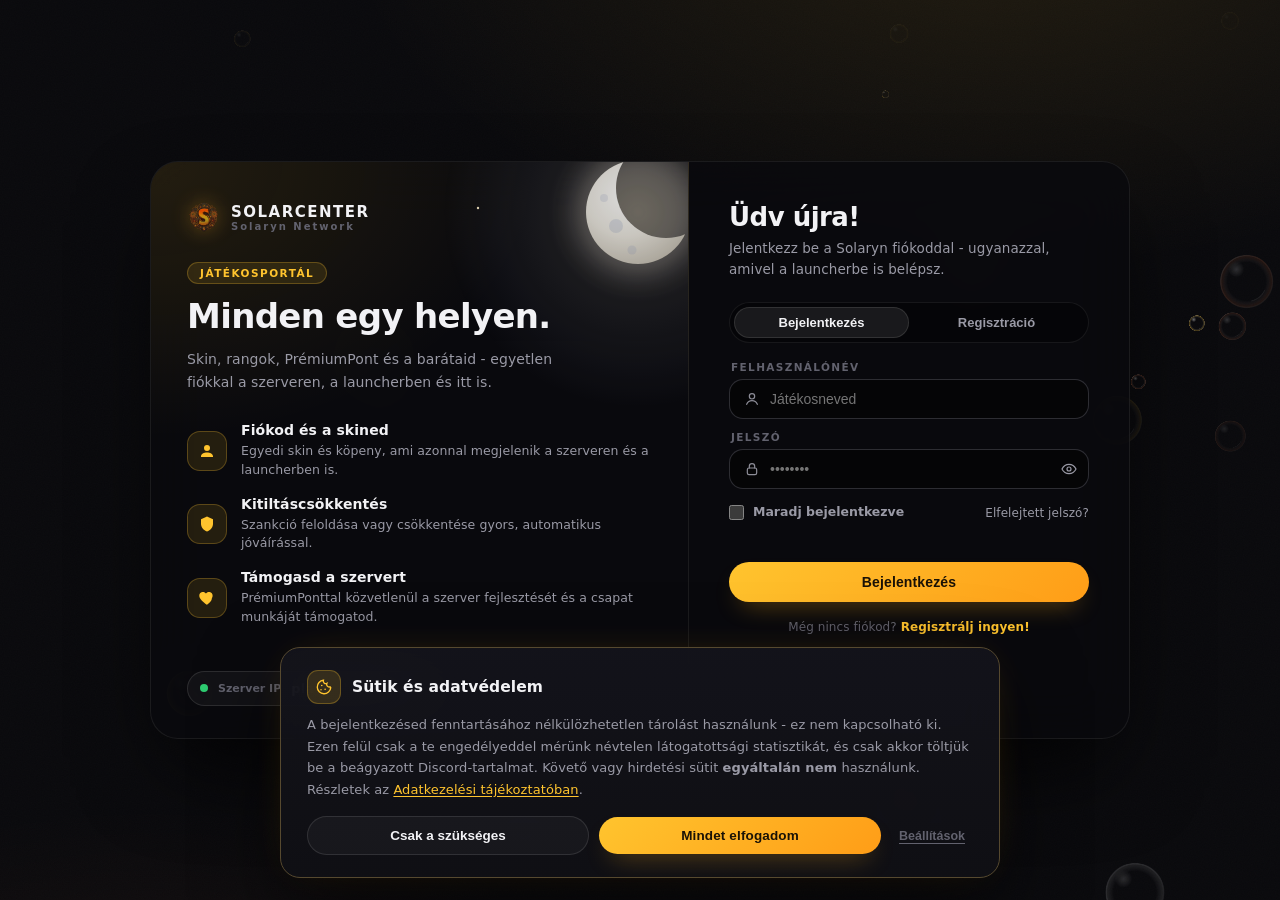
==== commit 8087983f: "Add files via upload" ====
--- a/index.html
+++ b/index.html
@@ -2,7 +2,7 @@
 <html lang="hu">
 <head>
   <meta charset="UTF-8" />
-  <meta http-equiv="Content-Security-Policy" content="default-src 'self'; script-src 'self'; style-src 'self' 'unsafe-inline'; img-src 'self' data: blob: https://api.solaryn.hu:25572 https://cdn.discordapp.com https://media.discordapp.net; connect-src 'self' https://api.solaryn.hu:25572; media-src 'self' blob: https://api.solaryn.hu:25572; font-src 'self' data:; frame-src https://discord.com; worker-src 'self' blob:; object-src 'none'; base-uri 'self'; form-action 'self'; upgrade-insecure-requests" />
+  <meta http-equiv="Content-Security-Policy" content="default-src 'self'; script-src 'self' https://challenges.cloudflare.com; style-src 'self' 'unsafe-inline'; img-src 'self' data: blob: https://api.solaryn.hu:25572 https://cdn.discordapp.com https://media.discordapp.net; connect-src 'self' https://api.solaryn.hu:25572; media-src 'self' blob: https://api.solaryn.hu:25572; font-src 'self' data:; frame-src https://discord.com https://challenges.cloudflare.com; worker-src 'self' blob:; object-src 'none'; base-uri 'self'; form-action 'self'; upgrade-insecure-requests" />
   <meta name="referrer" content="strict-origin-when-cross-origin" />
   <meta name="viewport" content="width=device-width, initial-scale=1, viewport-fit=cover" />
 
@@ -36,9 +36,9 @@
   <link rel="preload" as="image" href="assets/solaryn-icon.png" />
 
   <script src="theme.js?v=20261014a"></script>
-  <link rel="stylesheet" href="style.css?v=20261025a" />
+  <link rel="stylesheet" href="style.css?v=20261101a" />
   <link rel="stylesheet" href="ui.css?v=20261014a" />
-  <link rel="stylesheet" href="design.css?v=20261027a" />
+  <link rel="stylesheet" href="design.css?v=20261101b" />
   <link rel="stylesheet" href="seasonal.css?v=20261014a" />
 
   <script type="application/ld+json">
@@ -220,6 +220,7 @@
             </div>
           </div>
 
+          <div id="registerCaptcha" class="captcha-box hidden"></div>
           <div id="registerError" class="auth-error"></div>
           <button id="registerSubmit" class="btn-glow btn-glow-orange">Fiók létrehozása &#8594;</button>
           <p class="auth-switch-hint">Már van fiókod? <span class="link-inline" id="switchToLogin">Jelentkezz be!</span></p>
@@ -311,6 +312,7 @@
           <div class="app-nav-sub">
             <button class="app-nav-item" data-view="players"><span>Játékosok</span></button>
             <button class="app-nav-item" data-view="casino"><span>Casino</span></button>
+            <button class="app-nav-item hidden" data-view="mediaCalendar" id="navMediaCalendar"><span>Média naptár</span></button>
             <button class="app-nav-item hidden" data-view="staffApply" id="navStaffApply">
               <span>Tagfelvétel</span>
               <span class="app-nav-badge hidden" id="navStaffApplyBadge">1</span>
@@ -974,6 +976,12 @@
           <div id="staffApplyBody"></div>
         </section>
 
+        <section class="view" data-view="mediaCalendar">
+          <h1 class="page-title">Média naptár</h1>
+          <p class="page-note">Ide írjátok be a live-okat és a videókat. Minden médiás látja a többiek időpontjait, a staff is. Egy időben többen is live-olhattok.</p>
+          <div id="mediaCalendarBody"></div>
+        </section>
+
         <section class="view" data-view="casino">
           <h1 class="page-title">Casino</h1>
           <p class="page-note">Minden 7. egymást követő napi belépésedért +1 ingyenes pörgetést kapsz. Az ingyenes pörgetésed elhasználása után még 2 próbálkozást vásárolhatsz 200 PrémiumPontért - a nyereményt a rendszer automatikusan jóváírja a fiókodhoz.</p>
@@ -3141,6 +3149,7 @@
           </label>
         </div>
 
+        <div id="modalRegCaptcha" class="captcha-box hidden"></div>
         <div id="modalRegError" class="redeem-result error"></div>
         <button type="button" class="btn-glow btn-glow-orange" id="modalRegSubmit" style="margin-top:10px;">Regisztráció</button>
         <button type="button" class="btn-outline" id="modalRegCancel" style="margin-top:8px;">Mégse</button>
@@ -3291,7 +3300,8 @@
   </div>
 
   <script src="skin3d.js?v=20261014a" defer></script>
-  <script src="app.js?v=20261027a" defer></script>
+  <script src="app.js?v=20261101a" defer></script>
+  <script src="media-calendar.js?v=20261101b" defer></script>
   <script src="ui.js?v=20261014a" defer></script>
   <script src="design.js?v=20261014a" defer></script>
   <script src="season-fx.js?v=20261014a" defer></script>
--- a/style.css
+++ b/style.css
@@ -259,6 +259,8 @@
 }
 .pw-toggle-btn:hover { color: var(--text); background: color-mix(in srgb, var(--text) 8%, transparent); }
 .auth-error { color: var(--danger); font-size: 12px; min-height: 16px; margin: 10px 2px 4px; }
+.captcha-box { display: flex; justify-content: center; min-height: 65px; margin: 12px 0 2px; }
+.captcha-box.hidden { display: none; }
 .auth-forgot-link {
   display: block; text-align: center; margin-top: 14px;
   color: var(--text-dim); font-size: 12px; text-decoration: underline;
--- a/design.css
+++ b/design.css
@@ -1590,20 +1590,35 @@
 
 .email-scan-head { margin: 22px 0 4px; padding-top: 18px; border-top: 1px solid var(--stroke); font-size: 15px; font-weight: 700; color: var(--text); }
 .email-scan-list { display: grid; gap: 6px; }
-.email-bulk { display: flex; align-items: center; justify-content: space-between; gap: 12px; flex-wrap: wrap; margin-bottom: 14px; padding: 12px 14px; border-radius: 10px; border: 1px solid color-mix(in srgb, var(--danger) 35%, transparent); background: color-mix(in srgb, var(--danger) 6%, transparent); }
-.email-bulk p { margin: 0; flex: 1 1 280px; font-size: 13px; color: var(--text-dim); }
-.email-bulk b { color: var(--danger); }
+.email-bulk { position: sticky; top: 0; z-index: 2; display: grid; gap: 10px; margin-bottom: 14px; padding: 12px 14px; border-radius: 10px; border: 1px solid var(--stroke); background: var(--glass-strong); backdrop-filter: blur(18px); -webkit-backdrop-filter: blur(18px); }
+.email-bulk-top { display: flex; align-items: center; gap: 12px; flex-wrap: wrap; }
+.email-check-all { display: inline-flex; align-items: center; gap: 8px; font-size: 13px; font-weight: 600; color: var(--text); cursor: pointer; }
+.email-scan-search { flex: 1 1 200px; min-width: 0; padding: 7px 10px; border-radius: 8px; border: 1px solid var(--stroke); background: transparent; color: var(--text); font: inherit; font-size: 13px; }
+.email-bulk-count { font-size: 13px; color: var(--text-dim); font-variant-numeric: tabular-nums; }
+.email-bulk-quick { display: flex; align-items: center; gap: 6px; flex-wrap: wrap; font-size: 12.5px; color: var(--text-faint); }
+.email-quick { padding: 3px 10px; border-radius: 999px; border: 1px solid var(--stroke); background: transparent; color: var(--text-dim); font: inherit; font-size: 12.5px; cursor: pointer; }
+.email-quick span { color: var(--text-faint); font-variant-numeric: tabular-nums; }
+.email-quick:hover { border-color: var(--text-faint); color: var(--text); }
+.email-quick-clear { margin-left: auto; border-color: transparent; }
 .email-scan-row { display: grid; grid-template-columns: 150px minmax(0, 1fr) auto; gap: 4px 12px; align-items: center; padding: 9px 12px; border-radius: 10px; border: 1px solid var(--stroke); }
+.email-scan-selectable .email-scan-row { grid-template-columns: 18px 150px minmax(0, 1fr) auto; }
+.email-scan-row.selected { border-color: color-mix(in srgb, var(--danger) 45%, transparent); background: color-mix(in srgb, var(--danger) 5%, transparent); }
+.email-scan-check { width: 16px; height: 16px; margin: 0; accent-color: var(--danger); cursor: pointer; }
+.email-scan-check:disabled { cursor: not-allowed; opacity: .35; }
 .email-scan-addr { font-size: 13px; color: var(--text-dim); overflow-wrap: anywhere; }
 .email-scan-flags { display: flex; flex-wrap: wrap; gap: 4px; justify-content: flex-end; }
 .email-scan-why { grid-column: 2 / -1; font-size: 12px; color: var(--text-faint); }
+.email-scan-selectable .email-scan-why { grid-column: 3 / -1; }
+.email-scan-why b { color: var(--text-dim); font-weight: 600; }
 .email-flag { padding: 2px 8px; border-radius: 999px; font-size: 11.5px; font-weight: 600; white-space: nowrap; color: var(--orange); background: color-mix(in srgb, var(--orange) 12%, transparent); }
-.email-flag-invalid, .email-flag-nodomain, .email-flag-disposable, .email-flag-notallowed { color: var(--danger); background: color-mix(in srgb, var(--danger) 12%, transparent); }
-.email-flag-unverified { color: var(--text-dim); background: rgba(255, 255, 255, .06); }
+.email-flag-invalid, .email-flag-nodomain, .email-flag-disposable, .email-flag-notallowed, .email-flag-botpattern { color: var(--danger); background: color-mix(in srgb, var(--danger) 12%, transparent); }
+.email-flag-unverified, .email-flag-wave { color: var(--text-dim); background: rgba(255, 255, 255, .06); }
 @media (max-width: 640px) {
   .email-scan-row { grid-template-columns: 1fr; }
+  .email-scan-selectable .email-scan-row { grid-template-columns: 18px minmax(0, 1fr); }
   .email-scan-flags { justify-content: flex-start; }
-  .email-scan-why { grid-column: 1; }
+  .email-scan-why, .email-scan-selectable .email-scan-why { grid-column: 1 / -1; }
+  .email-scan-selectable .email-scan-addr, .email-scan-selectable .email-scan-flags { grid-column: 2; }
 }
 
 .topbar-theme-dropdown { min-width: 190px; }
@@ -1693,3 +1708,196 @@
 .tbx-topup-check { margin: 10px 0 0; padding: 9px 12px; border-radius: 10px; font-size: 13px; line-height: 1.5; border: 1px solid var(--stroke-2); }
 .tbx-topup-check.is-ok { border-color: color-mix(in srgb, var(--success) 35%, transparent); color: var(--text-dim); }
 .tbx-topup-check.is-bad { border-color: color-mix(in srgb, var(--danger) 40%, transparent); background: color-mix(in srgb, var(--danger) 7%, transparent); color: var(--text); }
+
+/* --- Média naptár --- */
+.mc-card { padding: 20px; }
+.mc-muted { color: var(--text-faint); font-size: 13px; margin: 0; }
+.mc-toolbar { display: flex; align-items: center; justify-content: space-between; gap: 12px; flex-wrap: wrap; margin-bottom: 14px; }
+.mc-nav { display: flex; align-items: center; gap: 6px; min-width: 0; }
+.mc-icon-btn, .mc-today { height: 34px; min-width: 34px; padding: 0 10px; border-radius: 10px; border: 1px solid var(--stroke-2); background: transparent; color: var(--text); font: inherit; font-size: 18px; line-height: 1; cursor: pointer; }
+.mc-today { font-size: 13px; font-weight: 600; }
+.mc-icon-btn:hover, .mc-today:hover { border-color: var(--stroke-3); }
+.mc-title { margin: 0 0 0 8px; font-size: 18px; font-weight: 700; white-space: nowrap; overflow: hidden; text-overflow: ellipsis; }
+.mc-tools { display: flex; align-items: center; gap: 10px; flex-wrap: wrap; }
+.mc-seg { min-width: 230px; }
+.mc-add { width: auto; margin: 0; padding: 9px 18px; }
+
+.mc-now { display: flex; flex-direction: column; gap: 6px; margin-bottom: 12px; }
+.mc-now-item { display: flex; align-items: center; gap: 8px; padding: 8px 12px; border-radius: 10px; border: 1px solid var(--stroke); background: transparent; color: var(--text); font: inherit; font-size: 13px; text-align: left; cursor: pointer; }
+.mc-now-item:hover { border-color: var(--stroke-3); }
+.mc-now-item i { width: 9px; height: 9px; border-radius: 50%; flex-shrink: 0; }
+.mc-live-dot { width: 9px; height: 9px; border-radius: 50%; background: var(--danger); flex-shrink: 0; box-shadow: 0 0 0 0 color-mix(in srgb, var(--danger) 60%, transparent); animation: mcPulse 1.6s infinite; }
+@keyframes mcPulse { 70% { box-shadow: 0 0 0 7px transparent; } 100% { box-shadow: 0 0 0 0 transparent; } }
+@media (prefers-reduced-motion: reduce) { .mc-live-dot { animation: none; } }
+
+.mc-filters { display: flex; align-items: center; justify-content: space-between; gap: 10px 16px; flex-wrap: wrap; padding: 10px 0 14px; border-top: 1px solid var(--stroke); }
+.mc-legend { display: flex; flex-wrap: wrap; gap: 6px; }
+.mc-creator { display: inline-flex; align-items: center; gap: 7px; padding: 4px 10px 4px 8px; border-radius: 999px; border: 1px solid var(--stroke); background: transparent; color: var(--text); font: inherit; font-size: 12.5px; cursor: pointer; }
+.mc-creator i { width: 10px; height: 10px; border-radius: 50%; }
+.mc-creator span { color: var(--text-faint); font-variant-numeric: tabular-nums; }
+.mc-creator.off { opacity: .45; }
+.mc-creator.off i { background: transparent !important; box-shadow: inset 0 0 0 1.5px var(--text-faint); }
+.mc-filter-right { display: flex; align-items: center; gap: 12px; flex-wrap: wrap; }
+
+/* Saját vezérlők (lenyíló, dátum, idő, kapcsoló, léptető) */
+.mc-ico { width: 16px; height: 16px; flex-shrink: 0; }
+.mc-dd { position: relative; min-width: 0; }
+.mc-dd-btn { width: 100%; height: 40px; display: flex; align-items: center; gap: 8px; padding: 0 10px 0 12px; border-radius: 12px; border: 1px solid var(--stroke-2); background: var(--field); color: var(--text); font: inherit; font-size: 13.5px; font-weight: 500; text-align: left; cursor: pointer; transition: border-color .15s, box-shadow .15s; }
+.mc-dd-btn:hover { border-color: var(--stroke-3); }
+.mc-dd-btn:focus-visible, .mc-dd.open .mc-dd-btn { outline: none; border-color: var(--brand-line); box-shadow: 0 0 0 3px var(--brand-soft); }
+.mc-dd-btn > .mc-ico:first-child { color: var(--text-faint); }
+.mc-dd-btn > .mc-ico:last-child { margin-left: auto; color: var(--text-faint); transition: transform .18s; }
+.mc-dd.open .mc-dd-btn > .mc-ico:last-child { transform: rotate(180deg); }
+.mc-dd-val { display: flex; align-items: center; gap: 8px; min-width: 0; overflow: hidden; white-space: nowrap; text-overflow: ellipsis; font-variant-numeric: tabular-nums; }
+.mc-dd-val span { overflow: hidden; text-overflow: ellipsis; }
+.mc-dd-compact .mc-dd-btn { height: 32px; padding: 0 8px 0 12px; border-radius: 999px; font-size: 12.5px; background: transparent; border-color: var(--stroke); }
+.mc-dd-menu { position: fixed; z-index: 1000; max-height: 280px; overflow-y: auto; padding: 5px; border-radius: 14px; border: 1px solid var(--stroke-2); background: var(--panel); box-shadow: var(--shadow-pop); animation: mcMenuIn .14s ease both; }
+@keyframes mcMenuIn { from { opacity: 0; transform: translateY(-4px); } }
+.mc-dd-opt { width: 100%; display: flex; align-items: center; gap: 8px; padding: 8px 10px; border: 0; border-radius: 9px; background: transparent; color: var(--text); font: inherit; font-size: 13.5px; text-align: left; cursor: pointer; font-variant-numeric: tabular-nums; white-space: nowrap; }
+.mc-dd-opt:hover, .mc-dd-opt:focus-visible { outline: none; background: var(--brand-soft); }
+.mc-dd-opt[aria-selected="true"] { color: var(--gold); font-weight: 600; }
+.mc-dd-opt[aria-selected="true"]::after { content: ""; width: 6px; height: 6px; margin-left: auto; border-radius: 50%; background: var(--gold); }
+.mc-dd-dot { width: 9px; height: 9px; border-radius: 50%; flex-shrink: 0; }
+.mc-datepicker { width: 280px; max-height: none; padding: 10px; }
+.mc-dp-head { display: flex; align-items: center; justify-content: space-between; margin-bottom: 8px; }
+.mc-dp-head b { font-size: 14px; }
+.mc-dp-nav { width: 30px; height: 30px; border-radius: 9px; border: 1px solid var(--stroke-2); background: transparent; color: var(--text); font: inherit; font-size: 17px; line-height: 1; cursor: pointer; }
+.mc-dp-nav:hover { border-color: var(--stroke-3); }
+.mc-dp-grid { display: grid; grid-template-columns: repeat(7, 1fr); gap: 2px; }
+.mc-dp-grid > span { padding: 4px 0; font-size: 11px; font-weight: 600; color: var(--text-faint); text-align: center; }
+.mc-dp-day { height: 34px; border: 0; border-radius: 9px; background: transparent; color: var(--text); font: inherit; font-size: 13px; font-variant-numeric: tabular-nums; cursor: pointer; }
+.mc-dp-day:hover, .mc-dp-day:focus-visible { outline: none; background: var(--brand-soft); }
+.mc-dp-day.other { color: var(--text-faint); }
+.mc-dp-day.today { box-shadow: inset 0 0 0 1px var(--brand-line); }
+.mc-dp-day.selected { background: var(--gold); color: #1a1408; font-weight: 700; }
+.mc-dp-foot { display: flex; justify-content: flex-end; margin-top: 6px; }
+.mc-toggle { display: inline-flex; align-items: center; gap: 7px; height: 32px; padding: 0 12px 0 8px; border-radius: 999px; border: 1px solid var(--stroke); background: transparent; color: var(--text-dim); font: inherit; font-size: 12.5px; font-weight: 500; cursor: pointer; transition: border-color .15s, background .15s, color .15s; }
+.mc-toggle .mc-ico-check { width: 18px; height: 18px; padding: 3px; box-sizing: border-box; border-radius: 6px; border: 1.5px solid var(--stroke-3); color: transparent; transition: background .15s, border-color .15s, color .15s; }
+.mc-toggle:hover { border-color: var(--stroke-3); color: var(--text); }
+.mc-toggle[aria-pressed="true"] { border-color: var(--brand-line); background: var(--brand-soft); color: var(--text); }
+.mc-toggle[aria-pressed="true"] .mc-ico-check { background: var(--gold); border-color: var(--gold); color: #1a1408; }
+.mc-link { padding: 0; border: 0; background: none; color: var(--gold); font: inherit; font-size: 13px; cursor: pointer; }
+.mc-link:hover { text-decoration: underline; }
+
+/* Hónap */
+.mc-month-head { display: grid; grid-template-columns: repeat(7, minmax(0, 1fr)); gap: 4px; margin-bottom: 4px; }
+.mc-month-head span { padding: 4px 6px; font-size: 12px; font-weight: 600; color: var(--text-faint); }
+.mc-month-grid { display: grid; grid-template-columns: repeat(7, minmax(0, 1fr)); gap: 4px; }
+.mc-cell { min-height: 104px; padding: 5px; border-radius: 10px; border: 1px solid var(--stroke); display: flex; flex-direction: column; gap: 3px; cursor: pointer; min-width: 0; }
+.mc-cell:hover { border-color: var(--stroke-3); }
+.mc-cell.other { opacity: .45; }
+.mc-cell.today { border-color: var(--brand-line); background: var(--brand-soft); }
+.mc-cell-num { font-size: 12px; font-weight: 600; color: var(--text-dim); padding: 0 3px; }
+.mc-cell.today .mc-cell-num { color: var(--gold); }
+.mc-cell-events { display: flex; flex-direction: column; gap: 3px; min-width: 0; }
+.mc-chip { display: flex; align-items: center; gap: 5px; min-width: 0; padding: 2px 6px; border: 0; border-left: 3px solid var(--mc-c); border-radius: 5px; background: color-mix(in srgb, var(--mc-c) 16%, transparent); color: var(--text); font: inherit; font-size: 11.5px; text-align: left; cursor: pointer; }
+.mc-chip:hover { background: color-mix(in srgb, var(--mc-c) 26%, transparent); }
+.mc-chip-time { font-variant-numeric: tabular-nums; color: var(--text-dim); flex-shrink: 0; }
+.mc-chip-title { overflow: hidden; text-overflow: ellipsis; white-space: nowrap; }
+.mc-chip.mc-kind-video, .mc-chip.mc-kind-short, .mc-block.mc-kind-video, .mc-block.mc-kind-short { border-left-style: dashed; }
+.mc-chip.cancelled, .mc-block.cancelled, .mc-list-row.cancelled { opacity: .5; text-decoration: line-through; }
+.mc-chip.done .mc-chip-title::before, .mc-block.done .mc-block-title::before { content: "✓ "; }
+.mc-more { padding: 1px 6px; border: 0; background: none; color: var(--text-dim); font: inherit; font-size: 11.5px; text-align: left; cursor: pointer; }
+.mc-more:hover { color: var(--text); }
+
+/* Hét */
+.mc-week { border: 1px solid var(--stroke); border-radius: 12px; overflow: hidden; }
+.mc-week-head { display: grid; grid-template-columns: 52px repeat(7, minmax(0, 1fr)); border-bottom: 1px solid var(--stroke); }
+.mc-week-head span { padding: 8px 6px; font-size: 12px; color: var(--text-faint); text-align: center; }
+.mc-week-head span b { color: var(--text); font-size: 14px; margin-left: 2px; }
+.mc-week-head span.today b { color: var(--gold); }
+.mc-week-scroll { max-height: 620px; overflow-y: auto; }
+.mc-week-grid { position: relative; display: grid; grid-template-columns: 52px repeat(7, minmax(0, 1fr)); }
+.mc-hours { grid-column: 1; }
+.mc-hour { height: 44px; position: relative; border-top: 1px solid var(--stroke); }
+.mc-hour span { position: absolute; top: -8px; right: 6px; font-size: 11px; color: var(--text-faint); font-variant-numeric: tabular-nums; }
+.mc-hour:first-child span { display: none; }
+.mc-week-col { position: relative; border-left: 1px solid var(--stroke); background-image: repeating-linear-gradient(to bottom, var(--stroke) 0 1px, transparent 1px 44px); cursor: pointer; }
+.mc-week-col.today { background-color: color-mix(in srgb, var(--gold) 4%, transparent); }
+.mc-block { position: absolute; display: flex; flex-direction: column; gap: 1px; overflow: hidden; padding: 3px 6px; border: 0; border-left: 3px solid var(--mc-c); border-radius: 6px; background: color-mix(in srgb, var(--mc-c) 22%, var(--panel)); color: var(--text); font: inherit; font-size: 11.5px; line-height: 1.3; text-align: left; cursor: pointer; }
+.mc-block:hover { z-index: 1; box-shadow: 0 6px 18px -8px rgba(0, 0, 0, .6); }
+.mc-block-time { color: var(--text-dim); font-variant-numeric: tabular-nums; }
+.mc-block-title { font-weight: 600; overflow: hidden; text-overflow: ellipsis; white-space: nowrap; }
+.mc-block-time { white-space: nowrap; overflow: hidden; }
+.mc-block-who { color: var(--text-dim); overflow: hidden; text-overflow: ellipsis; white-space: nowrap; }
+.mc-now-line { position: absolute; left: 0; right: 0; height: 2px; background: var(--danger); pointer-events: none; z-index: 2; }
+.mc-now-line::before { content: ""; position: absolute; left: -4px; top: -3px; width: 8px; height: 8px; border-radius: 50%; background: var(--danger); }
+
+/* Lista */
+.mc-list-day { margin-bottom: 14px; }
+.mc-list-date { font-size: 13px; font-weight: 700; color: var(--text-dim); margin: 0 0 6px; }
+.mc-list-date.today { color: var(--gold); }
+.mc-list-row { width: 100%; display: grid; grid-template-columns: 110px minmax(0, 1fr) auto; align-items: center; gap: 12px; margin-bottom: 5px; padding: 9px 12px; border: 1px solid var(--stroke); border-left: 3px solid var(--mc-c); border-radius: 10px; background: transparent; color: var(--text); font: inherit; text-align: left; cursor: pointer; }
+.mc-list-row:hover { border-color: var(--stroke-3); border-left-color: var(--mc-c); }
+.mc-list-time { font-size: 13px; font-variant-numeric: tabular-nums; color: var(--text-dim); }
+.mc-list-main { display: flex; flex-direction: column; min-width: 0; }
+.mc-list-main b { font-size: 14px; overflow: hidden; text-overflow: ellipsis; white-space: nowrap; }
+.mc-list-main span { font-size: 12.5px; color: var(--text-dim); }
+.mc-list-meta { font-size: 12px; color: var(--text-faint); text-align: right; }
+.mc-empty { display: flex; flex-direction: column; gap: 4px; padding: 26px; text-align: center; border: 1px dashed var(--stroke-2); border-radius: 12px; font-size: 13px; color: var(--text-dim); }
+
+/* Ablakok */
+.modal-card.mc-modal { width: 520px; max-height: calc(100vh - 40px); overflow-y: auto; }
+.mc-modal p { margin-bottom: 14px; }
+.mc-modal-actions { display: flex; align-items: center; gap: 8px; flex-wrap: wrap; margin-top: 18px; }
+.mc-modal-actions .btn-glow, .mc-modal-actions .btn-outline { width: auto; margin: 0; padding: 9px 18px; }
+.mc-spacer { flex: 1; }
+.mc-modal-actions > .mc-link { flex-basis: 100%; text-align: left; margin-bottom: 4px; }
+.mc-detail-head { border-left: 4px solid var(--mc-c); padding-left: 12px; margin-bottom: 14px; }
+.mc-detail-head h3 { margin: 2px 0 4px; }
+.mc-detail-kind { font-size: 12px; font-weight: 600; color: var(--text-faint); text-transform: uppercase; letter-spacing: .06em; }
+.mc-detail-who { display: inline-flex; align-items: center; gap: 6px; font-size: 13px; color: var(--text-dim); }
+.mc-detail-who i { width: 9px; height: 9px; border-radius: 50%; background: var(--mc-c); }
+.mc-detail { display: grid; grid-template-columns: 120px minmax(0, 1fr); gap: 6px 12px; margin: 0; font-size: 13.5px; }
+.mc-detail dt { color: var(--text-faint); }
+.mc-detail dd { margin: 0; color: var(--text); }
+.mc-modal p.mc-detail-notes { margin: 12px 0 0; padding: 10px 12px; border-radius: 10px; background: var(--field); color: var(--text); white-space: pre-wrap; }
+.mc-detail-link { display: block; margin-top: 10px; font-size: 13px; color: var(--gold); overflow-wrap: anywhere; }
+.mc-status-row { display: flex; align-items: center; gap: 6px; margin-top: 14px; font-size: 13px; color: var(--text-dim); }
+.mc-status-row .nr-seg-btn { flex: 0 0 auto; padding: 6px 14px; border-color: var(--stroke-2); }
+.mc-form { display: grid; gap: 12px; }
+.mc-form label, .mc-field { display: grid; gap: 5px; font-size: 12.5px; font-weight: 600; color: var(--text-dim); }
+.mc-form :is(input, textarea) { width: 100%; box-sizing: border-box; margin: 0; padding: 10px 12px; border-radius: 12px; border: 1px solid var(--stroke-2); background: var(--field); color: var(--text); font: inherit; font-size: 13.5px; font-weight: 400; transition: border-color .15s, box-shadow .15s; }
+.mc-form input { height: 40px; }
+.mc-form textarea { min-height: 76px; resize: vertical; line-height: 1.5; }
+.mc-form :is(input, textarea):hover { border-color: var(--stroke-3); }
+.mc-form :is(input, textarea):focus { outline: none; border-color: var(--brand-line); box-shadow: 0 0 0 3px var(--brand-soft); }
+.mc-form :is(input, textarea)::placeholder { color: var(--text-faint); }
+.mc-form-row3 { display: grid; grid-template-columns: 1.4fr 1fr 1fr; gap: 10px; }
+.mc-form-row2 { display: grid; grid-template-columns: 1fr 1fr; gap: 10px; }
+.mc-people { display: flex; flex-wrap: wrap; gap: 6px; }
+.mc-person { height: 34px; }
+.mc-person i { width: 9px; height: 9px; border-radius: 50%; background: var(--mc-c); }
+.mc-person[aria-pressed="true"] { border-color: color-mix(in srgb, var(--mc-c) 55%, transparent); background: color-mix(in srgb, var(--mc-c) 12%, transparent); }
+.mc-person[aria-pressed="true"] .mc-ico-check { background: var(--mc-c); border-color: var(--mc-c); color: #fff; }
+.mc-repeat { display: flex; align-items: center; gap: 10px; flex-wrap: wrap; font-size: 12.5px; font-weight: 600; color: var(--text-dim); }
+.mc-repeat-hint { font-weight: 400; color: var(--text-faint); }
+.mc-stepper { display: inline-flex; align-items: center; height: 34px; border-radius: 999px; border: 1px solid var(--stroke-2); background: var(--field); overflow: hidden; }
+.mc-stepper button { width: 34px; height: 100%; border: 0; background: transparent; color: var(--text); font: inherit; font-size: 17px; line-height: 1; cursor: pointer; }
+.mc-stepper button:hover { background: var(--brand-soft); color: var(--gold); }
+.mc-stepper b { min-width: 26px; text-align: center; font-size: 14px; color: var(--text); font-variant-numeric: tabular-nums; }
+.mc-conflicts:empty { display: none; }
+.mc-conflicts { display: flex; flex-wrap: wrap; gap: 4px 12px; padding: 9px 12px; border-radius: 10px; border: 1px solid var(--stroke-2); font-size: 12.5px; color: var(--text-dim); }
+.mc-conflicts b { width: 100%; color: var(--text); font-weight: 600; }
+.mc-conflicts span { display: inline-flex; align-items: center; gap: 6px; }
+.mc-conflicts i { width: 8px; height: 8px; border-radius: 50%; }
+.mc-palette { display: flex; flex-wrap: wrap; gap: 8px; }
+.mc-swatch { position: relative; width: 34px; height: 34px; border-radius: 50%; border: 2px solid transparent; cursor: pointer; padding: 0; }
+.mc-swatch.active { box-shadow: 0 0 0 2px var(--panel), 0 0 0 4px var(--text); }
+.mc-swatch:disabled { cursor: not-allowed; opacity: .25; }
+.mc-swatch-custom { display: grid; place-items: center; border: 1.5px dashed var(--stroke-3); background: conic-gradient(from 0deg, #f97316, #eab308, #22c55e, #06b6d4, #3b82f6, #a855f7, #ec4899, #f97316); overflow: hidden; }
+.mc-swatch-custom span { width: 22px; height: 22px; display: grid; place-items: center; border-radius: 50%; background: var(--panel); color: var(--text); font-size: 15px; font-weight: 700; line-height: 1; pointer-events: none; }
+.mc-swatch-custom input { position: absolute; inset: 0; width: 100%; height: 100%; opacity: 0; cursor: pointer; }
+
+@media (max-width: 760px) {
+  .mc-card { padding: 14px; }
+  .mc-cell { min-height: 64px; padding: 3px; }
+  .mc-chip-title, .mc-chip-time { display: none; }
+  .mc-chip { height: 6px; padding: 0; border-left: 0; border-radius: 3px; background: var(--mc-c); }
+  .mc-week { overflow-x: auto; }
+  .mc-week-head, .mc-week-grid { grid-template-columns: 38px repeat(7, minmax(44px, 1fr)); }
+  .mc-list-row { grid-template-columns: 1fr; gap: 2px; }
+  .mc-list-meta { text-align: left; }
+  .mc-form-row3, .mc-form-row2 { grid-template-columns: 1fr; }
+  .mc-seg { min-width: 0; width: 100%; }
+}
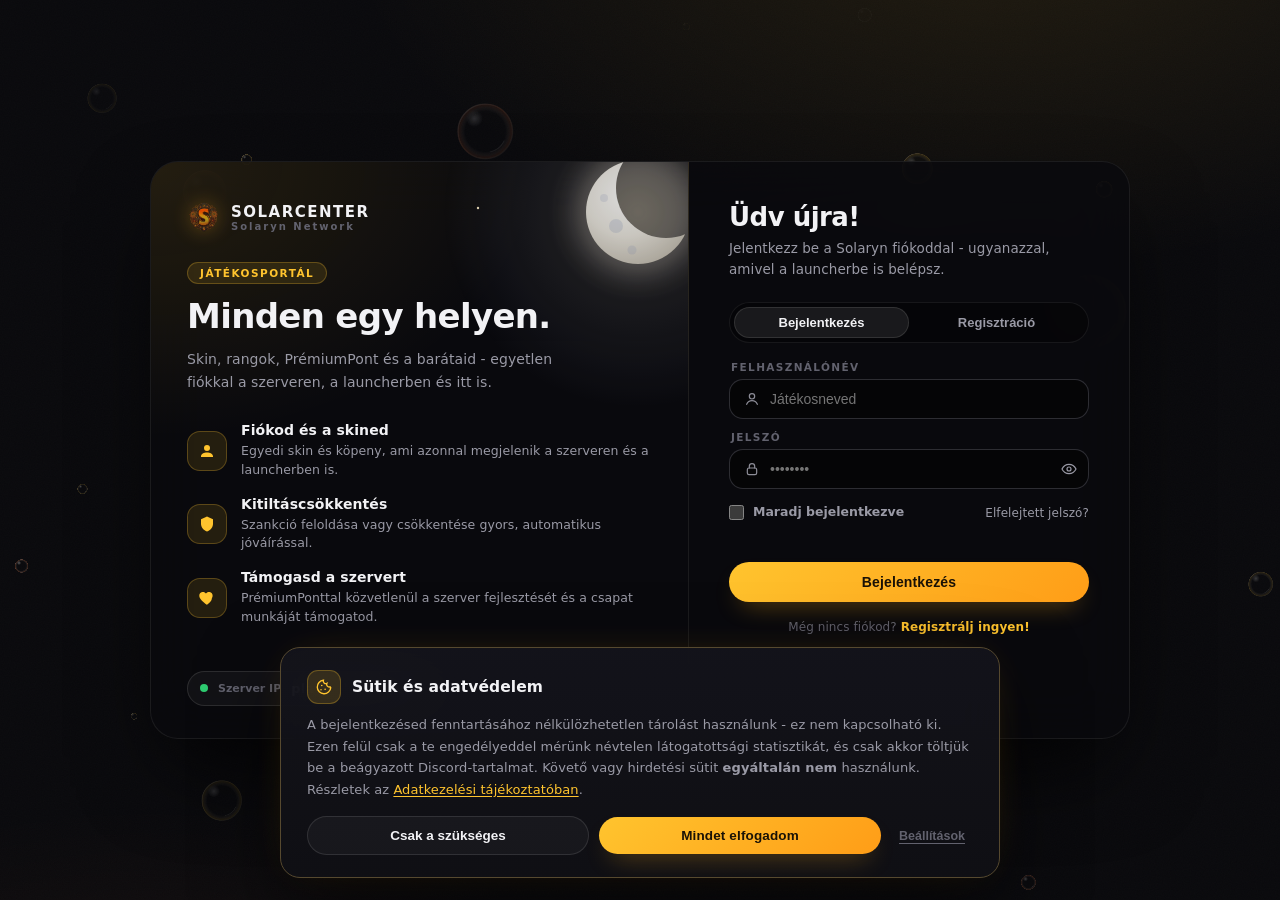
==== commit daacac19: "Add files via upload" ====
--- a/index.html
+++ b/index.html
@@ -36,9 +36,9 @@
   <link rel="preload" as="image" href="assets/solaryn-icon.png" />
 
   <script src="theme.js?v=20261014a"></script>
-  <link rel="stylesheet" href="style.css?v=20261101a" />
+  <link rel="stylesheet" href="style.css?v=20261103a" />
   <link rel="stylesheet" href="ui.css?v=20261014a" />
-  <link rel="stylesheet" href="design.css?v=20261101b" />
+  <link rel="stylesheet" href="design.css?v=20261103a" />
   <link rel="stylesheet" href="seasonal.css?v=20261014a" />
 
   <script type="application/ld+json">
@@ -241,6 +241,10 @@
         </div>
         <h1 class="ban-modal-title">A karaktered zárolás alá került</h1>
         <p class="ban-modal-desc">Ameddig a zárolás fennáll, nem tudod használni a SolarCentert és a SolarLaunchert sem.</p>
+        <div class="locked-sanctions hidden" id="lockedSanctionsWrap">
+          <span class="locked-sanctions-label">Aktív szankcióid</span>
+          <div class="profile-sanction-status" id="lockedSanctionStatus"></div>
+        </div>
         <div class="ban-modal-details">
           <div class="ban-modal-row"><span>Indok</span><b id="lockedReasonText">-</b></div>
         </div>
@@ -347,6 +351,7 @@
             <button class="app-nav-item admin-nav-item hidden" data-view="rankPerksAdmin" data-permission="global.rankPerksManage"><span>Rangok jogai</span></button>
             <button class="app-nav-item admin-nav-item hidden" data-view="staffAppsAdmin" data-permission="global.staffAppsManage"><span>Tagfelvételek</span></button>
             <button class="app-nav-item admin-nav-item hidden" data-view="cosmeticsAdmin" data-permission="global.cosmeticsManage,global.cosmeticsMarketManage"><span>Kiegészítők</span></button>
+            <button class="app-nav-item admin-nav-item hidden" data-view="bundlesAdmin" data-permission="global.bundlesManage"><span>Csomagok</span></button>
             <button class="app-nav-item admin-nav-item hidden" data-view="mobsAdmin" data-permission="global.mobsManage"><span>Mobok</span></button>
             <button class="app-nav-item admin-nav-item hidden" data-view="discounts" data-permission="global.discountsManage"><span>Akciók</span></button>
             <button class="app-nav-item admin-nav-item hidden" data-view="coupons" data-permission="global.couponsManage"><span>Kuponok</span></button>
@@ -536,7 +541,7 @@
 
         <section class="view" data-view="wallet">
           <h1 class="page-title">Egyenleg</h1>
-          <p class="page-note">Az Egyenleg forintban vezetett keret. A feltöltést a Tebexen euróban fizeted, utána bármit megvehetsz belőle újabb fizetés nélkül.</p>
+          <p class="page-note">Az Egyenleg forintban vezetett keret. Feltöltheted kártyával (a Tebexen, euróban), vagy PrémiumPontból is visszaválthatod. Belőle bármit megvehetsz újabb fizetés nélkül.</p>
 
           <div class="content-grid">
             <div>
@@ -552,6 +557,7 @@
                 <button type="button" class="btn-glow btn-glow-orange" id="btnWalletTopup">Feltöltés</button>
                 <p class="redeem-result" id="walletTopupResult"></p>
               </div>
+              <div class="card transfer-card pp-exchange-card hidden" id="ppExchangeCard"></div>
             </div>
 
             <div class="side-rail" data-side-rail="wallet"></div>
@@ -564,6 +570,7 @@
 
           <div class="content-grid">
             <div>
+              <div class="bundle-shelf hidden" id="bundleShelf"></div>
               <div class="pkg-grid" id="coinPkgGrid"></div>
 
               <div class="info-box">
@@ -1636,6 +1643,7 @@
           <div class="tbx-layout">
             <div class="card tbx-card" id="tbxModeCard"><p class="sa-muted" style="margin:0;">Betöltés...</p></div>
             <div class="card tbx-card" id="tbxKeysCard"></div>
+            <div class="card tbx-card tbx-wide" id="tbxExchangeCard"></div>
             <div class="card tbx-card tbx-wide" id="tbxMapCard"></div>
             <div class="card tbx-card tbx-wide" id="tbxPaymentsCard"></div>
           </div>
@@ -2331,6 +2339,16 @@
           <div id="creatorCodesAdminList"></div>
         </section>
 
+        <section class="view" data-view="bundlesAdmin">
+          <h1 class="page-title">Csomagok</h1>
+          <p class="page-note">Kiegészítőkből, PP-ből és rangból összeállított csomagok. Az aktív csomag a lejáratig megjelenik a Vásárlás oldalon.</p>
+          <div class="bundle-admin-bar">
+            <button type="button" class="btn-glow" id="bundleNewBtn">Új csomag</button>
+          </div>
+          <div class="card bundle-editor hidden" id="bundleEditor"></div>
+          <div class="bundle-admin-list" id="bundleAdminList"><p class="sa-muted">Betöltés...</p></div>
+        </section>
+
         <section class="view" data-view="seasonalThemesAdmin">
           <h1 class="page-title">Szezonális témák</h1>
           <p class="page-note">Ünnepi témák a Centerhez és a launcherhez. Teszt módban csak a tesztelők és a témakezelők látják, élesben mindenki; a témaválasztóban 2 hétig „Új” jelölést kap.</p>
@@ -3300,8 +3318,9 @@
   </div>
 
   <script src="skin3d.js?v=20261014a" defer></script>
-  <script src="app.js?v=20261101a" defer></script>
+  <script src="app.js?v=20261103a" defer></script>
   <script src="media-calendar.js?v=20261101b" defer></script>
+  <script src="bundles.js?v=20261103a" defer></script>
   <script src="ui.js?v=20261014a" defer></script>
   <script src="design.js?v=20261014a" defer></script>
   <script src="season-fx.js?v=20261014a" defer></script>
--- a/design.css
+++ b/design.css
@@ -1901,3 +1901,116 @@
   .mc-form-row3, .mc-form-row2 { grid-template-columns: 1fr; }
   .mc-seg { min-width: 0; width: 100%; }
 }
+
+/* ---------- Csomagok (Vásárlás oldal) ---------- */
+.bundle-shelf { margin-bottom: 8px; container-type: inline-size; }
+.bundle-shelf-title { font-size: 17px; font-weight: 750; color: var(--text); margin: 4px 2px 12px; }
+.bundle-card {
+  display: grid; grid-template-columns: minmax(0, 1.15fr) minmax(0, 1fr); overflow: hidden;
+  background: var(--glass); border: 1px solid var(--stroke); border-radius: var(--r-lg);
+  box-shadow: var(--shadow-soft); margin-bottom: 22px;
+}
+.bundle-card.is-expired { opacity: .55; }
+.bundle-media { position: relative; min-height: 100%; background: var(--panel-2); }
+.bundle-media img { display: block; width: 100%; height: 100%; aspect-ratio: 16 / 9; object-fit: cover; }
+.bundle-media-empty { aspect-ratio: 16 / 9; }
+.bundle-timer {
+  position: absolute; left: 14px; top: 14px; padding: 6px 11px; border-radius: 999px;
+  font-size: 12.5px; font-weight: 700; color: #fff; background: rgba(10, 6, 14, .72);
+  border: 1px solid rgba(255, 255, 255, .14);
+}
+.bundle-body { display: flex; flex-direction: column; gap: 10px; padding: 22px 24px; min-width: 0; }
+.bundle-name { font-size: 21px; font-weight: 800; color: var(--text); margin: 0; }
+.bundle-desc { margin: 0; font-size: 13.5px; line-height: 1.5; color: var(--text-dim); }
+.bundle-items { list-style: none; margin: 2px 0 0; padding: 0; display: flex; flex-direction: column; gap: 6px; }
+.bundle-item {
+  display: flex; align-items: center; gap: 11px; padding: 6px 8px; border-radius: 12px;
+  background: rgba(255, 255, 255, .025); border: 1px solid var(--stroke);
+}
+.bundle-item-thumb { flex-shrink: 0; display: flex; }
+.bundle-item-thumb .cosmetic-thumb { width: 44px; height: 44px; border-radius: 9px; }
+.bundle-item-icon { width: 44px; height: 44px; border-radius: 9px; background: var(--panel-2); padding: 9px; box-sizing: border-box; display: flex; align-items: center; justify-content: center; }
+.bundle-item-rank { font-weight: 800; color: var(--gold); font-size: 16px; }
+.bundle-item-text { display: flex; flex-direction: column; min-width: 0; flex: 1; }
+.bundle-item-text b { font-size: 14px; color: var(--text); font-weight: 700; overflow: hidden; text-overflow: ellipsis; white-space: nowrap; }
+.bundle-item-text small { font-size: 12px; color: var(--text-faint); }
+.bundle-item.rarity-rare .bundle-item-text small { color: #5b9dff; }
+.bundle-item.rarity-epic .bundle-item-text small { color: var(--epic); }
+.bundle-item.rarity-legendary .bundle-item-text small { color: #f5a524; }
+.bundle-item.rarity-mythic .bundle-item-text small { color: #ff5d7a; }
+.bundle-owned { font-size: 11.5px; font-weight: 700; color: var(--success); padding: 3px 8px; border-radius: 999px; background: color-mix(in srgb, var(--success) 14%, transparent); }
+.bundle-price { display: flex; flex-wrap: wrap; align-items: baseline; gap: 4px 10px; margin-top: 4px; }
+.bundle-price b { font-size: 22px; font-weight: 800; color: var(--gold); }
+.bundle-price span { font-size: 12.5px; color: var(--text-dim); }
+.bundle-actions { display: flex; flex-wrap: wrap; gap: 8px; }
+.bundle-actions .bundle-btn { width: auto; flex: 1 1 180px; margin: 0; padding: 11px 16px; font-size: 13.5px; }
+.bundle-note { margin: 0; font-size: 12px; color: var(--text-faint); }
+@container (max-width: 720px) {
+  .bundle-card { grid-template-columns: 1fr; }
+  .bundle-body { padding: 18px 16px; }
+}
+
+/* ---------- PP visszaváltás (Egyenleg oldal) ---------- */
+.pp-exchange-card { margin-top: 18px; }
+.pp-exchange-icon img { width: 28px; height: 28px; }
+.pp-exchange-title { text-align: center; font-size: 16px; font-weight: 750; color: var(--text); margin: -6px 0 6px; }
+.px-grid { display: grid; grid-template-columns: repeat(3, minmax(0, 1fr)); gap: 12px; margin-bottom: 4px; }
+.px-grid .gift-modal-label { display: flex; flex-direction: column; gap: 6px; margin-top: 8px; }
+.px-rate { display: flex; align-items: center; gap: 8px; }
+.px-rate input { min-width: 0; }
+.px-rate span { font-size: 13px; color: var(--text-dim); white-space: nowrap; }
+@media (max-width: 760px) { .px-grid { grid-template-columns: 1fr; } }
+
+/* ---------- Admin > Csomagok ---------- */
+.bundle-admin-bar { display: flex; gap: 10px; margin-bottom: 16px; }
+.bundle-admin-bar .btn-glow { width: auto; margin: 0; padding: 10px 22px; }
+.bundle-editor { margin-bottom: 18px; }
+.bundle-editor-grid { display: grid; grid-template-columns: minmax(0, 1.4fr) minmax(0, 1fr); gap: 22px; }
+.bundle-editor textarea { resize: vertical; font: inherit; }
+.bundle-add-row { display: flex; flex-wrap: wrap; gap: 8px; align-items: center; margin-top: 10px; }
+.bundle-add-row > select { width: 150px; flex-shrink: 0; }
+.bundle-add-fields { display: flex; flex-wrap: wrap; gap: 8px; flex: 1; min-width: 220px; }
+.bundle-add-fields > * { flex: 1 1 140px; min-width: 0; }
+.bundle-add-row .gift-modal-input { margin: 0; }
+.bundle-add-fields #bundleCosmeticSelect { flex: 2 1 220px; }
+.bundle-add-fields #bundleCosmeticDays, .bundle-add-fields #bundleRankDays { flex: 0 1 130px; }
+.bundle-add-row .btn-outline { width: auto; margin: 0; padding: 10px 16px; }
+.bundle-items-edit .bundle-item { padding-right: 6px; }
+.bundle-item-remove {
+  width: 30px; height: 30px; border-radius: 9px; border: 1px solid var(--stroke-2); background: transparent;
+  color: var(--text-dim); font-size: 18px; line-height: 1; cursor: pointer; flex-shrink: 0;
+}
+.bundle-item-remove:hover { color: var(--danger); border-color: var(--danger); }
+.bundle-price-grid { display: grid; grid-template-columns: repeat(2, minmax(0, 1fr)); gap: 10px 12px; margin-top: 8px; }
+.bundle-field { display: flex; flex-direction: column; gap: 5px; font-size: 12.5px; color: var(--text-dim); }
+.bundle-field-wide { grid-column: 1 / -1; }
+.bundle-image-preview {
+  aspect-ratio: 16 / 9; border-radius: 14px; overflow: hidden; border: 1px dashed var(--stroke-2);
+  display: flex; align-items: center; justify-content: center; background: var(--panel-2); margin-bottom: 10px;
+}
+.bundle-image-preview img { width: 100%; height: 100%; object-fit: cover; display: block; }
+.bundle-editor .modal-actions > button { width: auto; flex: 0 0 auto; padding: 10px 22px; }
+.bundle-editor .bundle-delete { margin-right: auto; color: var(--danger); border-color: color-mix(in srgb, var(--danger) 45%, transparent); }
+.bundle-admin-list { display: flex; flex-direction: column; gap: 10px; }
+.bundle-admin-card {
+  display: grid; grid-template-columns: 160px minmax(0, 1fr) auto; gap: 16px; align-items: center;
+  padding: 12px; border-radius: var(--r-md); background: var(--glass); border: 1px solid var(--stroke);
+}
+.bundle-admin-card.is-editing { border-color: var(--brand-line); }
+.bundle-admin-thumb { aspect-ratio: 16 / 9; border-radius: 10px; overflow: hidden; background: var(--panel-2); }
+.bundle-admin-thumb img { width: 100%; height: 100%; object-fit: cover; display: block; }
+.bundle-admin-info { display: flex; flex-direction: column; gap: 3px; min-width: 0; }
+.bundle-admin-info .sa-muted { font-size: 12.5px; margin: 0; }
+.bundle-admin-name { font-weight: 750; font-size: 15px; color: var(--text); display: flex; align-items: center; gap: 8px; flex-wrap: wrap; }
+.bundle-admin-actions { display: flex; flex-direction: column; gap: 6px; }
+.bundle-admin-actions .btn-outline { width: auto; margin: 0; padding: 8px 14px; font-size: 13px; }
+@media (max-width: 860px) {
+  .bundle-editor-grid { grid-template-columns: 1fr; }
+  .bundle-admin-card { grid-template-columns: 110px minmax(0, 1fr); }
+  .bundle-admin-actions { grid-column: 1 / -1; flex-direction: row; }
+}
+
+/* ---------- Zárolt fiók: minden aktív szankció ---------- */
+.locked-sanctions { display: flex; flex-direction: column; align-items: center; gap: 8px; margin: -6px 0 18px; }
+.locked-sanctions-label { font-size: 12.5px; color: var(--text-faint); }
+.locked-sanctions .sanction-icon-row { justify-content: center; }
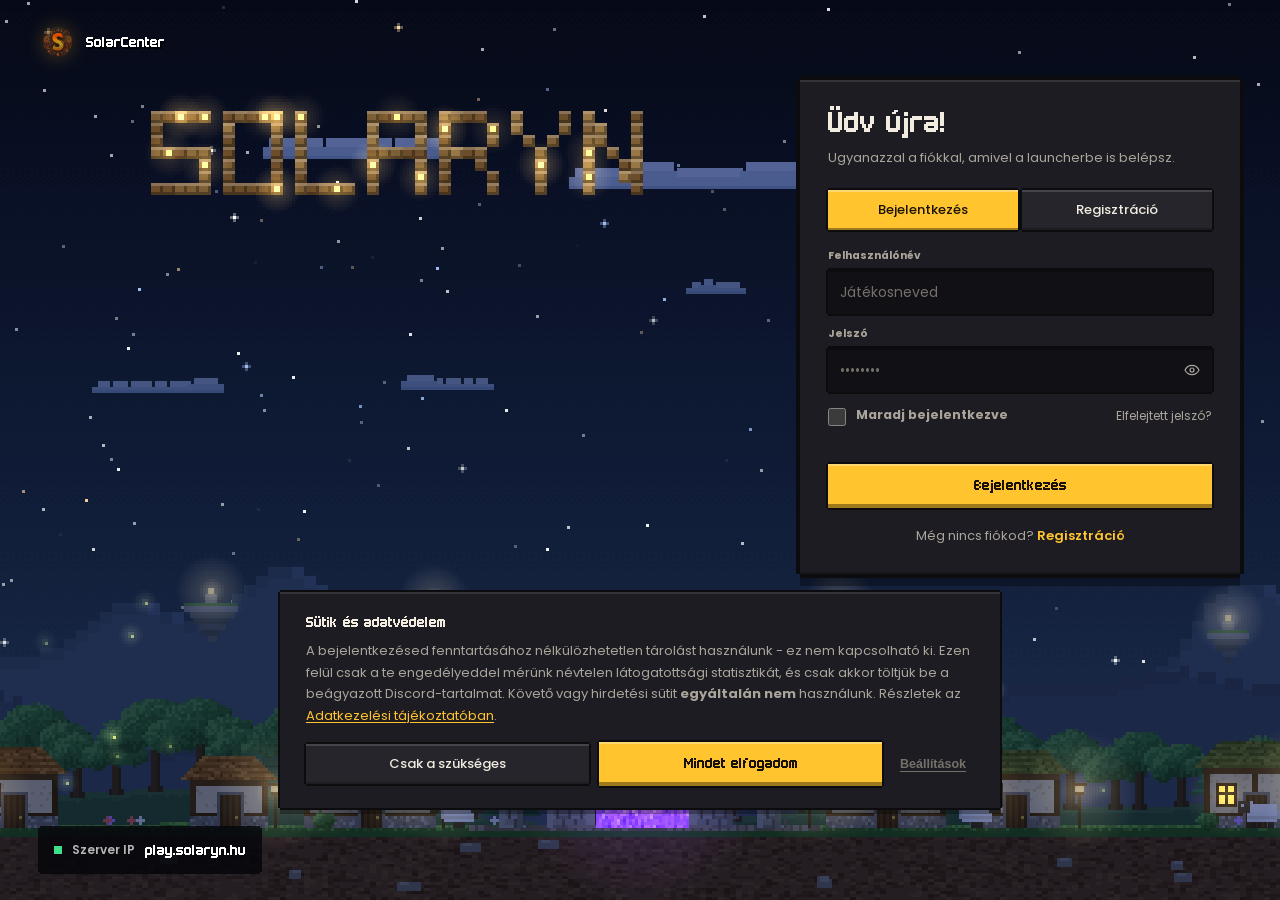
==== commit 64ca162f: "Add files via upload" ====
--- a/index.html
+++ b/index.html
@@ -33,13 +33,14 @@
 
   <link rel="preconnect" href="https://api.solaryn.hu:25572" crossorigin />
   <link rel="dns-prefetch" href="https://api.solaryn.hu" />
-  <link rel="preload" as="image" href="assets/solaryn-icon.png" />
-
-  <script src="theme.js?v=20261014a"></script>
+  <link rel="preload" as="font" type="font/woff" href="assets/fonts/solaryn-block.woff" crossorigin />
+
+  <script src="theme.js?v=20261106a"></script>
   <link rel="stylesheet" href="style.css?v=20261103a" />
   <link rel="stylesheet" href="ui.css?v=20261014a" />
   <link rel="stylesheet" href="design.css?v=20261103a" />
   <link rel="stylesheet" href="seasonal.css?v=20261014a" />
+  <link rel="stylesheet" href="block.css?v=20261106c" />
 
   <script type="application/ld+json">
   {
@@ -63,62 +64,27 @@
 
   <canvas id="particleCanvas" class="particle-canvas" aria-hidden="true"></canvas>
 
+  <canvas id="authSky" class="auth-sky" aria-hidden="true"></canvas>
+  <div class="boot-chip" aria-hidden="true"><img src="assets/solaryn-icon.png" alt="" width="32" height="32" /><span>Betöltés</span></div>
+
   <section id="authScreen" class="auth-screen" data-auth-mode="login">
     <div class="auth-split">
       <aside class="auth-info-side">
         <div class="auth-brand">
           <img class="brand-logo-img" src="assets/solaryn-icon.png" alt="Solaryn" />
-          <div class="auth-brand-name">SOLARCENTER<small>Solaryn Network</small></div>
+          <div class="auth-brand-name">SolarCenter</div>
         </div>
-
-        <div class="auth-info-body">
-          <span class="auth-eyebrow">Játékosportál</span>
-          <div class="auth-info-title">Minden egy helyen.</div>
-          <p class="auth-info-lead">Skin, rangok, PrémiumPont és a barátaid - egyetlen fiókkal a szerveren, a launcherben és itt is.</p>
-
-          <div class="auth-feature">
-            <div class="auth-feature-icon">
-              <svg viewBox="0 0 24 24" width="18" height="18"><path fill="currentColor" d="M12 12a4 4 0 1 0-4-4 4 4 0 0 0 4 4zm0 2c-4 0-8 2-8 5v1h16v-1c0-3-4-5-8-5z"/></svg>
-            </div>
-            <div>
-              <div class="auth-feature-title">Fiókod és a skined</div>
-              <div class="auth-feature-desc">Egyedi skin és köpeny, ami azonnal megjelenik a szerveren és a launcherben is.</div>
-            </div>
-          </div>
-
-          <div class="auth-feature">
-            <div class="auth-feature-icon">
-              <svg viewBox="0 0 24 24" width="18" height="18"><path fill="currentColor" d="M12 2l8 3.5v6c0 5-3.4 8.6-8 10.5-4.6-1.9-8-5.5-8-10.5v-6z"/></svg>
-            </div>
-            <div>
-              <div class="auth-feature-title">Kitiltáscsökkentés</div>
-              <div class="auth-feature-desc">Szankció feloldása vagy csökkentése gyors, automatikus jóváírással.</div>
-            </div>
-          </div>
-
-          <div class="auth-feature">
-            <div class="auth-feature-icon">
-              <svg viewBox="0 0 24 24" width="18" height="18"><path fill="currentColor" d="M12 21s-6.7-4.3-9.3-8.8C.6 8.7 2 4.9 5.6 4.1c2-.5 3.9.3 5 1.9C11.7 4.4 13.6 3.6 15.6 4.1c3.6.8 5 4.6 2.9 8.1C18.7 16.7 12 21 12 21z"/></svg>
-            </div>
-            <div>
-              <div class="auth-feature-title">Támogasd a szervert</div>
-              <div class="auth-feature-desc">PrémiumPonttal közvetlenül a szerver fejlesztését és a csapat munkáját támogatod.</div>
-            </div>
-          </div>
-        </div>
-
         <button type="button" class="auth-ip-pill" id="authIpCopy" data-ip="play.solaryn.hu" title="Kattints a másoláshoz">
           <span class="auth-ip-dot" aria-hidden="true"></span>
           <span class="auth-ip-label">Szerver IP</span>
           <b>play.solaryn.hu</b>
-          <svg viewBox="0 0 24 24" aria-hidden="true"><rect x="8" y="8" width="12" height="12" rx="2.5" fill="none" stroke="currentColor" stroke-width="1.8"/><path d="M16 8V6a2 2 0 0 0-2-2H6a2 2 0 0 0-2 2v8a2 2 0 0 0 2 2h2" fill="none" stroke="currentColor" stroke-width="1.8"/></svg>
         </button>
       </aside>
 
       <div class="auth-form-side">
         <div class="auth-heading">
           <h1 id="authHeading">Üdv újra!</h1>
-          <p id="authSubheading">Jelentkezz be a Solaryn fiókoddal - ugyanazzal, amivel a launcherbe is belépsz.</p>
+          <p id="authSubheading">Ugyanazzal a fiókkal, amivel a launcherbe is belépsz.</p>
         </div>
 
         <div class="auth-tabs" role="tablist">
@@ -140,12 +106,12 @@
           </div>
           <div id="authError" class="auth-error"></div>
           <button type="submit" id="authSubmit" class="btn-glow">Bejelentkezés</button>
-          <p class="auth-switch-hint">Még nincs fiókod? <span class="link-inline" id="switchToRegister">Regisztrálj ingyen!</span></p>
+          <p class="auth-switch-hint">Még nincs fiókod? <span class="link-inline" id="switchToRegister">Regisztráció</span></p>
         </form>
 
         <div class="auth-form hidden" id="registerForm">
           <div class="auth-section">
-            <div class="auth-section-title"><span>1</span>Fiókadatok</div>
+            <div class="auth-section-title">Fiókadatok</div>
             <label for="regUser">Játékos név *</label>
             <input id="regUser" class="auth-input-icon auth-icon-user" type="text" autocomplete="username" placeholder="Ezzel a névvel jelensz meg" />
 
@@ -178,7 +144,7 @@
           </div>
 
           <div class="auth-section">
-            <div class="auth-section-title"><span>2</span>Rólad</div>
+            <div class="auth-section-title">Rólad</div>
             <div class="auth-about-grid">
               <div>
                 <label>Születési dátum *</label>
@@ -196,7 +162,7 @@
           </div>
 
           <div class="auth-section">
-            <div class="auth-section-title"><span>3</span>Nyilatkozatok</div>
+            <div class="auth-section-title">Nyilatkozatok</div>
             <div class="form-checks">
               <label class="check-row">
                 <input type="checkbox" id="regTerms" />
@@ -222,8 +188,8 @@
 
           <div id="registerCaptcha" class="captcha-box hidden"></div>
           <div id="registerError" class="auth-error"></div>
-          <button id="registerSubmit" class="btn-glow btn-glow-orange">Fiók létrehozása &#8594;</button>
-          <p class="auth-switch-hint">Már van fiókod? <span class="link-inline" id="switchToLogin">Jelentkezz be!</span></p>
+          <button id="registerSubmit" class="btn-glow">Fiók létrehozása</button>
+          <p class="auth-switch-hint">Már van fiókod? <span class="link-inline" id="switchToLogin">Bejelentkezés</span></p>
         </div>
       </div>
     </div>
@@ -379,8 +345,14 @@
 
     <div class="app-main">
       <div class="app-topbar">
-        <div class="topbar-theme" id="topbarThemeBtn">
-          <svg viewBox="0 0 24 24" width="18" height="18"><circle cx="12" cy="12" r="9" fill="none" stroke="currentColor" stroke-width="1.6"/><path d="M12 3a9 9 0 0 0 0 18z" fill="currentColor" opacity="0.5"/></svg>
+        <button type="button" class="topbar-brand" data-view-link="home" aria-label="Főoldal">
+          <img src="assets/solaryn-icon.png" alt="" width="32" height="32" />
+          <span>SolarCenter</span>
+        </button>
+        <div class="topbar-spacer"></div>
+        <div class="topbar-theme" id="topbarThemeBtn" role="button" tabindex="0" aria-label="Világ és téma választása" title="Világ választása">
+          <span class="topbar-theme-ico" id="topbarThemeIco"></span>
+          <span class="topbar-theme-name" id="topbarThemeName"></span>
           <div class="topbar-theme-dropdown hidden" id="topbarThemeDropdown"></div>
         </div>
         <div class="topbar-user" id="topbarUserBtn">
@@ -416,8 +388,23 @@
         <div class="card-pay-test-banner hidden" id="cardPayTestBanner" role="status">Teszt mód: a kártyás fizetést most csak a tesztelők látják, a többi játékosnál a gomb le van tiltva.</div>
 
         <section class="view active" data-view="home">
-          <h1 class="page-title">Üdvözlünk, <span id="homeUsername"></span>!</h1>
-          <p class="page-note">Innen érheted el a fiókodhoz kapcsolódó összes SolarynNetwork-szolgáltatást.</p>
+          <header class="home-head">
+            <div class="home-id">
+              <p class="home-greet" id="homeGreet">Üdv,</p>
+              <h1 class="page-title home-name"><span id="homeUsername"></span></h1>
+              <div class="profile-name-row">
+                <div class="profile-name" id="profileName"></div>
+                <span class="name-badges" id="profileNameBadges"></span>
+              </div>
+              <p class="profile-empty-skin" id="profileSkinNote"></p>
+              <div id="profileDiscordLink"></div>
+              <div id="profileSanctionStatus" class="profile-sanction-status"></div>
+              <button type="button" class="home-ip" id="homeIpCopy" title="Kattints a másoláshoz"><i aria-hidden="true"></i><b>play.solaryn.hu</b><span>IP másolása</span></button>
+            </div>
+            <div class="home-skin">
+              <canvas id="homeSkinCanvas" width="340" height="460"></canvas>
+            </div>
+          </header>
 
           <div class="home-stat-row">
             <div id="statBadgeGrid" class="stat-badge-grid"></div>
@@ -432,26 +419,8 @@
 
           <div class="content-grid">
             <div>
-              <div class="card">
-                <div class="card-title">Profilod</div>
-                <div class="profile-card">
-                  <div class="profile-skin-col">
-                    <canvas id="homeSkinCanvas" width="170" height="220"></canvas>
-                  </div>
-                  <div class="profile-info">
-                    <div class="profile-name-row">
-                      <div class="profile-name" id="profileName"></div>
-                      <span class="name-badges" id="profileNameBadges"></span>
-                    </div>
-                    <p class="profile-empty-skin" id="profileSkinNote"></p>
-                    <div id="profileDiscordLink"></div>
-                    <div id="profileSanctionStatus" class="profile-sanction-status"></div>
-                  </div>
-                </div>
-              </div>
-
               <div class="card news-card hidden" id="homeNewsCard">
-                <div class="card-title">📰 Legfrissebb hír</div>
+                <div class="card-title">Legfrissebb hír</div>
                 <img class="news-card-image hidden" id="homeNewsImage" alt="" loading="lazy" decoding="async" />
                 <div class="news-card-title" id="homeNewsTitle"></div>
                 <div class="news-card-meta" id="homeNewsMeta"></div>
@@ -576,7 +545,7 @@
               <div class="info-box">
                 <div class="info-box-title">
                   <svg viewBox="0 0 24 24" width="16" height="16"><path fill="currentColor" d="M12 2a10 10 0 1 0 10 10A10 10 0 0 0 12 2zm1 15h-2v-6h2zm0-8h-2V7h2z"/></svg>
-                  Hogyan működik?
+                  Tudnivalók
                 </div>
                 <ul class="info-list">
                   <li>A vásárlás a bejelentkezett fiókodhoz kerül jóváírásra - nem kell külön beírnod a neved.</li>
@@ -620,7 +589,7 @@
               <div class="info-box">
                 <div class="info-box-title">
                   <svg viewBox="0 0 24 24" width="16" height="16"><path fill="currentColor" d="M12 2a10 10 0 1 0 10 10A10 10 0 0 0 12 2zm1 15h-2v-6h2zm0-8h-2V7h2z"/></svg>
-                  Hogyan működik?
+                  Tudnivalók
                 </div>
                 <ul class="info-list">
                   <li>A rangokat kizárólag a <b>PrémiumPont</b>-egyenlegedből tudod megvásárolni, nem bankkártyával.</li>
@@ -3318,11 +3287,14 @@
   </div>
 
   <script src="skin3d.js?v=20261014a" defer></script>
-  <script src="app.js?v=20261103a" defer></script>
+  <script src="app.js?v=20261105a" defer></script>
   <script src="media-calendar.js?v=20261101b" defer></script>
   <script src="bundles.js?v=20261103a" defer></script>
   <script src="ui.js?v=20261014a" defer></script>
-  <script src="design.js?v=20261014a" defer></script>
+  <script src="pixel-icons.js?v=20261106a" defer></script>
+  <script src="world.js?v=20261106b" defer></script>
+  <script src="design.js?v=20261106b" defer></script>
+  <script src="quest.js?v=20261106a" defer></script>
   <script src="season-fx.js?v=20261014a" defer></script>
 </body>
 </html>
--- a/block.css
+++ b/block.css
@@ -0,0 +1,748 @@
+/* SolarCenter dizájnrendszer.
+   Szabályok: nincs lekerekítés, a sarkok lépcsősen vágottak. Nincs homály, az árnyék kemény, és a Nap
+   állásától függ. Minden a 4 px-es rácsra ül. A fény a világból jön: fent világos, lent sötét él. */
+
+@font-face { font-family: "Solaryn Block"; src: url("assets/fonts/solaryn-block.woff") format("woff"); font-display: swap; }
+@font-face { font-family: "Poppins"; font-weight: 400; font-display: swap; src: url("assets/fonts/poppins-400-latin-ext.woff2") format("woff2"); unicode-range: U+0100-02BA, U+1E00-1E9F, U+2020, U+20A0-20C0; }
+@font-face { font-family: "Poppins"; font-weight: 400; font-display: swap; src: url("assets/fonts/poppins-400-latin.woff2") format("woff2"); unicode-range: U+0000-00FF, U+2000-206F, U+20AC, U+2122; }
+@font-face { font-family: "Poppins"; font-weight: 500; font-display: swap; src: url("assets/fonts/poppins-500-latin-ext.woff2") format("woff2"); unicode-range: U+0100-02BA, U+1E00-1E9F, U+2020, U+20A0-20C0; }
+@font-face { font-family: "Poppins"; font-weight: 500; font-display: swap; src: url("assets/fonts/poppins-500-latin.woff2") format("woff2"); unicode-range: U+0000-00FF, U+2000-206F, U+20AC, U+2122; }
+@font-face { font-family: "Poppins"; font-weight: 600; font-display: swap; src: url("assets/fonts/poppins-600-latin-ext.woff2") format("woff2"); unicode-range: U+0100-02BA, U+1E00-1E9F, U+2020, U+20A0-20C0; }
+@font-face { font-family: "Poppins"; font-weight: 600; font-display: swap; src: url("assets/fonts/poppins-600-latin.woff2") format("woff2"); unicode-range: U+0000-00FF, U+2000-206F, U+20AC, U+2122; }
+@font-face { font-family: "Poppins"; font-weight: 700; font-display: swap; src: url("assets/fonts/poppins-700-latin-ext.woff2") format("woff2"); unicode-range: U+0100-02BA, U+1E00-1E9F, U+2020, U+20A0-20C0; }
+@font-face { font-family: "Poppins"; font-weight: 700; font-display: swap; src: url("assets/fonts/poppins-700-latin.woff2") format("woff2"); unicode-range: U+0000-00FF, U+2000-206F, U+20AC, U+2122; }
+
+/* ---- Tokenek ------------------------------------------------------------------------------ */
+:root {
+  --f-text: "Poppins", "Segoe UI", system-ui, -apple-system, sans-serif;
+  --f-block: "Solaryn Block", "Poppins", system-ui, sans-serif;
+  --f-mono: "Cascadia Mono", Consolas, ui-monospace, monospace;
+  --font-display: var(--f-text);
+  --font-text: var(--f-text);
+  --r-xl: 0; --r-lg: 0; --r-md: 0; --r-sm: 0;
+
+  --sh-x: 2px;
+  --sh-y: 6px;
+  --head-h: 304px;
+  --ground-css: 54px;
+
+  --edge: color-mix(in srgb, var(--panel) 42%, #000);
+  --hi: color-mix(in srgb, var(--panel) 90%, #fff);
+  --lo: color-mix(in srgb, var(--panel) 78%, #000);
+  --well: color-mix(in srgb, var(--panel) 58%, #000);
+  --ink-soft: color-mix(in srgb, var(--text) 8%, transparent);
+  --gold-hi: color-mix(in srgb, var(--gold) 68%, #fff);
+  --gold-lo: color-mix(in srgb, var(--gold) 62%, #000);
+  --frame: 0 -2px 0 0 var(--edge), 0 2px 0 0 var(--edge), -2px 0 0 0 var(--edge), 2px 0 0 0 var(--edge);
+  --frame-gold: 0 -2px 0 0 var(--gold), 0 2px 0 0 var(--gold), -2px 0 0 0 var(--gold), 2px 0 0 0 var(--gold);
+  --drop: var(--sh-x) var(--sh-y) 0 0 rgba(0, 0, 0, .3);
+
+  --stroke: color-mix(in srgb, var(--text) 9%, transparent);
+  --stroke-2: color-mix(in srgb, var(--text) 13%, transparent);
+  --stroke-3: color-mix(in srgb, var(--text) 18%, transparent);
+  --glass: var(--panel);
+  --glass-strong: var(--panel);
+  --field: var(--well);
+  --brand-soft: color-mix(in srgb, var(--gold) 12%, transparent);
+  --brand-line: color-mix(in srgb, var(--gold) 40%, transparent);
+  --brand-grad: var(--gold);
+  --shadow-soft: none;
+  --shadow-pop: none;
+  color-scheme: dark;
+}
+:root,
+:root[data-theme="solaryn"] {
+  --bg: #0e0e13; --bg-2: #15151b;
+  --panel: #1d1c22; --panel-2: #26252c; --line: #37353e;
+  --text: #f2ece0; --text-dim: #aaa59b; --text-faint: #75716a;
+}
+:root[data-theme="solaryn-light"] {
+  color-scheme: light;
+  --panel: #fbf7ee; --panel-2: #f1ebdd; --line: #d9d0bc; --bg: #e9e2d2; --bg-2: #e0d8c6;
+  --text: #2a241a; --text-dim: #625a4b; --text-faint: #8d8573;
+  --edge: #a3977d; --hi: #ffffff; --lo: #e1d8c4; --well: #ece5d5;
+  --drop: var(--sh-x) var(--sh-y) 0 0 rgba(90, 70, 30, .22);
+}
+
+/* ---- Az örökölt dekoráció lecsupaszítása ---------------------------------------------------- */
+*, *::before, *::after { border-radius: 0 !important; }
+*, *::before, *::after { backdrop-filter: none !important; -webkit-backdrop-filter: none !important; }
+#appScreen *, .auth-screen *, .modal-overlay *, .cookie-banner, .cookie-banner *, .shop-toast { box-shadow: none !important; text-shadow: none !important; }
+.card, .card *, .stat-badge, .app-nav-item, .view { transition-duration: .12s; }
+.card, .view, .view.active, .stat-badge, .app-sidebar, .page-title, .reveal, .card.reveal { animation: none !important; }
+.card::after, .card::before, .stat-badge::after, .btn-glow::before, .btn-buy::after, .ripple { display: none !important; }
+body::before, body::after { display: none !important; }
+.particle-canvas { display: none; }
+:root[data-theme="turquoise"] .particle-canvas { display: none; }
+
+html { background: var(--strata-c, var(--bg)); scroll-padding-top: 80px; }
+html, body { font-family: var(--f-text); font-size: 14px; }
+body { background: transparent; color: var(--text); letter-spacing: 0; line-height: 1.55; font-synthesis: none; }
+h1, h2, h3, .page-title, .card-title, .profile-name, .stat-badge-value, .pkg-price, .rank-name { font-family: var(--f-text); }
+::selection { background: var(--gold); color: var(--btn-ink); }
+:focus-visible { outline: 2px solid var(--gold) !important; outline-offset: 2px; }
+code { font-family: var(--f-mono); background: var(--well); color: var(--text); padding: 1px 6px; }
+::-webkit-scrollbar { width: 12px; height: 12px; }
+::-webkit-scrollbar-track { background: var(--edge); }
+::-webkit-scrollbar-thumb { background: var(--panel-2); border: 2px solid var(--edge); }
+::-webkit-scrollbar-thumb:hover { background: var(--line); }
+html { scrollbar-color: var(--panel-2) var(--edge); }
+
+.px-ico { display: block; image-rendering: pixelated; flex: none; }
+
+/* ---- A világ ------------------------------------------------------------------------------ */
+.world { position: absolute; inset: 0; overflow: hidden; z-index: 0; }
+#worldSky { position: absolute; top: 0; left: 0; width: 100%; height: var(--head-h); image-rendering: pixelated; display: block; }
+.world-under { position: absolute; top: var(--head-h); left: 0; right: 0; bottom: 0; background: var(--strata-c); }
+.stratum { position: absolute; left: 0; right: 0; image-rendering: pixelated; background-size: calc(128px * var(--world-px, 3)) auto; background-repeat: repeat; }
+.s-a { top: 0; height: 200px; background-image: var(--tile-a); background-color: var(--strata-a); }
+.s-b { top: 200px; height: 1000px; background-image: var(--tile-b); background-color: var(--strata-b); }
+.s-c { top: 1200px; bottom: 0; background-image: var(--tile-c); background-color: var(--strata-c); }
+.s-b::before, .s-c::before, .s-bed::before {
+  content: ""; position: absolute; left: 0; right: 0; top: calc(-8px * var(--world-px, 3)); height: calc(8px * var(--world-px, 3));
+  background-repeat: repeat-x; background-size: calc(128px * var(--world-px, 3)) 100%; image-rendering: pixelated;
+}
+.s-b::before { background-image: var(--edge-b); }
+.s-c::before { background-image: var(--edge-c); }
+.s-bed { bottom: 0; height: 180px; background-color: #050507; background-image: var(--tile-bed); }
+.s-bed::before { background-image: var(--edge-bed); }
+:root[data-theme="solaryn-light"] .s-bed { background-color: #8b7f68; }
+
+.app-shell { position: relative; display: block; min-height: 100vh; isolation: isolate; }
+.app-sidebar { display: none !important; }
+.sidebar-scrim, .mobile-menu-btn { display: none !important; }
+.app-main { position: relative; z-index: 1; display: block; min-height: 100vh; pointer-events: none; }
+.app-content { max-width: 1248px; margin: 0 auto; padding: 0 24px; pointer-events: none; }
+.app-content > *, .app-footer, .app-topbar { pointer-events: auto; }
+.app-content > .view { pointer-events: none; }
+.app-content > .view > * { pointer-events: auto; }
+.app-content > .view > .page-head, .app-content > .view > .home-head { pointer-events: none; }
+.home-head .home-id > *, .home-skin { pointer-events: auto; }
+.view { padding-bottom: 148px; }
+.view.active { animation: blockIn .2s cubic-bezier(.2, .8, .2, 1) both !important; }
+@keyframes blockIn { from { transform: translate(var(--enter-x, 0), 6px); } }
+
+:root[data-view="home"] { --head-h: clamp(460px, 62vh, 700px); }
+
+*:not(input):not(textarea) { letter-spacing: normal !important; text-transform: none !important; }
+.side-rail { display: none !important; }
+.content-grid:has(> .side-rail) { grid-template-columns: minmax(0, 1fr) !important; }
+.how-it-works, .redeem-icon, .player-search-title, .rank-corner-eyebrow, .rank-tagline { display: none !important; }
+
+/* ---- Felső sáv ----------------------------------------------------------------------------- */
+.app-topbar {
+  position: fixed !important; top: 0; left: 0; right: 0; z-index: 30; display: flex; align-items: center; gap: 12px;
+  min-height: 64px; height: 64px; padding: 0 20px; background: transparent !important; border: 0 !important;
+}
+.app-topbar.scrolled { background: var(--edge) !important; box-shadow: 0 2px 0 0 color-mix(in srgb, var(--edge) 70%, #000) !important; }
+.topbar-spacer { flex: 1; }
+.topbar-brand { display: inline-flex; align-items: center; gap: 10px; background: none; border: 0; cursor: pointer; padding: 4px 8px 4px 0; color: #fff; font-family: var(--f-block); font-size: 16px; }
+.topbar-brand img { width: 32px; height: 32px; }
+.topbar-brand span { filter: drop-shadow(2px 2px 0 rgba(0, 0, 0, .6)); }
+.topbar-crumbs { display: flex; align-items: center; gap: 8px; margin: 0; font-size: 13px; font-weight: 500; color: rgba(255, 255, 255, .78); min-width: 0; filter: drop-shadow(1px 1px 0 rgba(0, 0, 0, .7)); }
+.topbar-crumbs .crumb { white-space: nowrap; overflow: hidden; text-overflow: ellipsis; }
+.topbar-crumbs .crumb-current { color: #fff; font-weight: 600; }
+.topbar-crumbs .crumb-sep { opacity: .5; }
+.topbar-theme, .topbar-user {
+  position: relative; display: inline-flex; align-items: center; height: 44px; cursor: pointer; color: #fff;
+  background: rgba(7, 7, 11, .78) !important; border: 0 !important; transform: none !important;
+  box-shadow: 0 -2px 0 0 rgba(7, 7, 11, .78), 0 2px 0 0 rgba(7, 7, 11, .78), -2px 0 0 0 rgba(7, 7, 11, .78), 2px 0 0 0 rgba(7, 7, 11, .78) !important;
+}
+.topbar-theme { width: auto !important; gap: 8px; padding: 0 12px; font-size: 13px; font-weight: 500; }
+.topbar-theme:hover, .topbar-user:hover, .topbar-theme.open { background: rgba(32, 30, 36, .94) !important; }
+.topbar-theme-ico { width: 24px; height: 24px; display: block; color: var(--gold); }
+.topbar-theme-ico .px-ico { width: 24px; height: 24px; }
+.topbar-user { gap: 10px; padding: 0 12px 0 6px; }
+.topbar-avatar { width: 32px !important; height: 32px !important; image-rendering: pixelated; border: 0 !important; }
+.topbar-user-text { display: flex !important; flex-direction: row !important; align-items: center; gap: 14px; white-space: nowrap; }
+#topbarUsername { font-size: 13px; font-weight: 600; color: #fff; }
+.topbar-pp-badge { display: inline-flex; align-items: center; gap: 6px; padding: 0; background: none !important; border: 0 !important; font-family: var(--f-block); font-size: 16px; color: var(--gold) !important; letter-spacing: 0; }
+.topbar-pp-badge img { width: 16px; height: 16px; image-rendering: pixelated; }
+.topbar-wallet-badge { color: #7ee2a0 !important; }
+.topbar-wallet-badge svg { display: none; }
+.topbar-caret { color: rgba(255, 255, 255, .6); }
+.topbar-dropdown { top: calc(100% + 10px) !important; right: -2px; left: auto; min-width: 220px; padding: 6px; background: var(--panel) !important; border: 0 !important; box-shadow: var(--frame), var(--drop) !important; }
+.topbar-dropdown button { display: flex; align-items: center; gap: 10px; width: 100%; padding: 10px 12px; color: var(--text); background: none; border: 0; font: 500 13px var(--f-text); cursor: pointer; }
+.topbar-dropdown button:hover { background: var(--panel-2); transform: none; }
+
+/* ---- Oldalfejléc --------------------------------------------------------------------------- */
+.page-head, .home-head { margin: 0 0 calc(14px * var(--world-px, 3)); }
+.page-head { height: var(--head-h); display: flex; align-items: flex-end; padding-bottom: calc(var(--ground-css) + 12px); }
+.page-title, .page-head .page-title {
+  font-family: var(--f-block) !important; font-weight: 400 !important; font-size: 48px; line-height: 1; letter-spacing: 0;
+  color: #fff !important; -webkit-text-fill-color: #fff; background: none !important; margin: 0;
+  filter: drop-shadow(3px 3px 0 rgba(4, 4, 10, .72));
+}
+.page-lead { margin: 0 0 24px; max-width: 760px; font-size: 14px; color: var(--text-dim); }
+.page-lead b, .page-lead strong { color: var(--text); font-weight: 600; }
+.page-note { color: var(--text-dim); font-size: 13.5px; }
+.page-title * { color: inherit !important; -webkit-text-fill-color: inherit !important; background: none !important; }
+.text-accent { color: inherit !important; -webkit-text-fill-color: inherit !important; background: none !important; }
+.player-result-heading { font: 400 16px var(--f-block) !important; color: var(--text); }
+.player-search-panel { max-width: 720px; }
+
+/* ---- Főoldal --------------------------------------------------------------------------------- */
+.home-head { position: relative; height: var(--head-h); }
+.home-id { position: absolute; left: 0; bottom: calc(var(--ground-css) + 56px); max-width: 60%; }
+.home-greet { margin: 0 0 8px; font: 400 16px var(--f-block); color: #fff; filter: drop-shadow(2px 2px 0 rgba(4, 4, 10, .72)); }
+.home-name { font-size: 64px !important; overflow-wrap: anywhere; }
+.home-head .profile-name-row { display: flex; align-items: center; gap: 8px; margin-top: 12px; min-height: 0; }
+.home-head .profile-name { display: none; }
+.home-head .name-badges { display: flex; flex-wrap: wrap; gap: 8px; color: #fff; }
+.home-head .name-badge-label { filter: drop-shadow(1px 1px 0 rgba(0, 0, 0, .8)); }
+.home-head .profile-empty-skin { margin: 8px 0 0; color: rgba(255, 255, 255, .86); font-size: 13px; filter: drop-shadow(1px 1px 0 rgba(0, 0, 0, .8)); }
+.home-head .profile-sanction-status { margin-top: 10px; }
+.home-head #profileDiscordLink { margin-top: 10px; }
+.home-head #profileDiscordLink > * { background: rgba(7, 7, 11, .78); color: #fff; }
+.home-skin { position: absolute; right: 2%; bottom: calc(var(--ground-css) - 14px); width: 340px; height: 460px; }
+.home-skin canvas { width: 100%; height: 100%; display: block; background: none !important; }
+:root[data-view="home"] .home-skin { height: min(460px, calc(var(--head-h) - 40px)); width: auto; aspect-ratio: 340 / 460; }
+
+.home-stat-row {
+  position: relative; z-index: 3; display: flex !important; gap: 0 !important; margin: 0 0 28px !important; flex-wrap: wrap;
+  background: var(--panel); box-shadow: inset 0 2px 0 var(--hi), inset 0 -2px 0 var(--lo), var(--frame), var(--drop) !important;
+}
+.home-stat-row > * { background: none !important; margin: 0 !important; }
+.home-stat-row .stat-badge-grid { display: flex !important; flex: 3 1 480px; gap: 0 !important; flex-wrap: wrap; }
+.home-stat-row .stat-badge, .home-stat-row .wallet-highlight-card {
+  flex: 1 1 150px; display: block; padding: 16px 20px !important; background: none !important; border: 0 !important; box-shadow: none !important; min-width: 0;
+  border-left: 2px solid var(--lo) !important;
+}
+.home-stat-row .stat-badge:first-child { border-left: 0 !important; }
+.home-stat-row .stat-badge-icon { display: none !important; }
+.home-stat-row .wallet-highlight-card { flex: 1 1 150px; }
+.stat-badge-label, .wallet-highlight-label { font: 500 12px var(--f-text) !important; letter-spacing: 0 !important; text-transform: none !important; color: var(--text-dim) !important; margin-bottom: 4px; }
+.stat-badge-value, .wallet-highlight-value { font: 400 24px/1.1 var(--f-block) !important; color: var(--text) !important; letter-spacing: 0 !important; }
+.stat-badge[data-stat="coin"] .stat-badge-value { color: var(--gold) !important; }
+.wallet-highlight-value, .stat-badge[data-stat="wallet"] .stat-badge-value { color: #7ee2a0 !important; }
+:root[data-theme="solaryn-light"] .wallet-highlight-value, :root[data-theme="solaryn-light"] .topbar-wallet-badge { color: #1c9650 !important; }
+
+/* ---- Lapok ------------------------------------------------------------------------------------ */
+.card, .info-box, .ledger-table-wrap, .pkg-card, .rank-table-scroll, .faq-item, .market-card, .cosmetic-card, .admin-panel, .player-card, .dm-item, .nr-stat, .cosmetic-slot, .how-step, .admin-card, .admin-info-item, .bundle-card {
+  background: var(--panel) !important; border: 0 !important; color: var(--text);
+}
+.card, .info-box, .ledger-table-wrap, .pkg-card, .rank-table-scroll, .admin-panel {
+  box-shadow: inset 0 2px 0 var(--hi), inset 0 -2px 0 var(--lo), var(--frame), var(--drop) !important;
+  margin: 2px 2px 26px;
+}
+.card { padding: 22px 24px; }
+.card + .card { margin-top: 0; }
+.card:hover { border: 0 !important; transform: none !important; }
+.card-title { font: 400 16px/1.2 var(--f-block) !important; color: var(--text); margin-bottom: 16px; letter-spacing: 0; }
+.card-title-count > span { background: var(--well) !important; border: 0 !important; font: 500 12px var(--f-text); }
+.content-grid { gap: 26px !important; align-items: start; }
+.content-grid > div { min-width: 0; }
+.player-card, .market-card, .cosmetic-card, .dm-item, .nr-stat, .cosmetic-slot, .how-step, .admin-card, .admin-info-item, .faq-item, .bundle-card {
+  box-shadow: var(--frame) !important; margin: 2px;
+}
+.player-card:hover, .market-card:hover, .cosmetic-card:hover, .dm-item:hover { background: var(--panel-2) !important; transform: none !important; }
+.info-box { padding: 18px 22px !important; }
+.info-box-title { font-weight: 600; color: var(--text); }
+.info-box-title svg { color: var(--gold); }
+.info-list li::before { width: 4px !important; height: 4px !important; top: .68em !important; background: var(--gold) !important; }
+.admin-subsection-title { font: 400 16px var(--f-block) !important; letter-spacing: 0 !important; text-transform: none !important; color: var(--text) !important; margin: 26px 0 12px; }
+.admin-subsection-title::after { height: 2px !important; background: var(--line) !important; }
+.admin-panel { border: 0 !important; }
+
+/* ---- Gombok ----------------------------------------------------------------------------------- */
+.btn-glow, .btn-buy, .btn-search, .rank-btn-buy {
+  background: var(--gold) !important; color: var(--btn-ink) !important; border: 0 !important; cursor: pointer;
+  font: 400 16px/1 var(--f-block) !important; letter-spacing: 0 !important; text-transform: none !important;
+  padding: 12px 18px 14px !important; min-height: 44px;
+  box-shadow: inset 0 2px 0 var(--gold-hi), inset 0 -4px 0 var(--gold-lo), 0 -2px 0 0 var(--edge), 0 2px 0 0 var(--edge), -2px 0 0 0 var(--edge), 2px 0 0 0 var(--edge) !important;
+  transition: background-color .1s, transform .07s ease-out, box-shadow .07s ease-out !important; transform: none; filter: none;
+}
+.btn-glow:hover:not(:disabled), .btn-buy:hover:not(:disabled), .btn-search:hover, .rank-btn-buy:hover:not(:disabled) { background: var(--gold-hi) !important; filter: none; transform: none; }
+.btn-glow:active:not(:disabled), .btn-buy:active:not(:disabled), .btn-search:active, .rank-btn-buy:active:not(:disabled) {
+  transform: translateY(2px) !important;
+  box-shadow: inset 0 2px 0 var(--gold-lo), 0 -2px 0 0 var(--edge), 0 2px 0 0 var(--edge), -2px 0 0 0 var(--edge), 2px 0 0 0 var(--edge) !important;
+}
+.btn-glow-orange { background: var(--gold) !important; }
+.btn-glow:disabled, .btn-buy:disabled, .rank-btn-buy:disabled {
+  background: var(--panel-2) !important; color: var(--text-faint) !important; cursor: not-allowed; opacity: 1;
+  box-shadow: var(--frame) !important;
+}
+.btn-outline, .btn-gift, .btn-subscribe, .btn-cancel-subscription, .btn-buy-wallet, .pill, .btn-discord, .rp-edit-btn, .topup-preset, .dm-tab, .legal-tab, .perms-mode-tab, .auth-tab, .link-pill, .preview-zoom-btn {
+  border: 0 !important; color: var(--text); background: var(--panel-2) !important; cursor: pointer; transition: background-color .1s, color .1s, box-shadow .1s, transform .07s ease-out !important;
+  font: 500 13px var(--f-text) !important; letter-spacing: 0 !important; text-transform: none !important;
+  box-shadow: inset 0 2px 0 color-mix(in srgb, var(--panel-2) 86%, #fff), inset 0 -2px 0 color-mix(in srgb, var(--panel-2) 76%, #000), var(--frame) !important;
+}
+.btn-outline, .btn-gift, .btn-subscribe, .btn-cancel-subscription, .btn-buy-wallet, .btn-discord { padding: 10px 16px !important; min-height: 40px; }
+.btn-outline:hover:not(:disabled), .btn-gift:hover, .btn-subscribe:hover, .btn-buy-wallet:hover:not(:disabled), .pill:hover, .topup-preset:hover, .dm-tab:hover, .legal-tab:hover, .perms-mode-tab:hover, .auth-tab:hover, .preview-zoom-btn:hover {
+  background: var(--line) !important; color: var(--text) !important;
+}
+.btn-outline:active:not(:disabled), .btn-gift:active, .pill:active, .topup-preset:active { transform: translateY(2px) !important; }
+.btn-outline:disabled { opacity: .5; }
+.pill.active, .dm-tab.active, .legal-tab.active, .perms-mode-tab.active, .auth-tab.active, .topup-preset.active {
+  background: var(--gold) !important; color: var(--btn-ink) !important;
+  box-shadow: inset 0 2px 0 var(--gold-hi), inset 0 -2px 0 var(--gold-lo), var(--frame) !important;
+}
+.btn-discord { background: var(--discord) !important; color: #fff !important; }
+.discord-card-header { background: var(--discord) !important; color: #fff; font-family: var(--f-text); }
+.link-btn, .link-inline { color: var(--gold) !important; }
+.ban-panel .btn-glow { background: var(--danger) !important; color: #fff !important; box-shadow: inset 0 2px 0 color-mix(in srgb, var(--danger) 70%, #fff), inset 0 -4px 0 color-mix(in srgb, var(--danger) 60%, #000), var(--frame) !important; }
+
+/* ---- Beviteli mezők --------------------------------------------------------------------------- */
+input[type="text"], input[type="number"], input[type="search"], input[type="email"], input[type="password"], input[type="date"], input[type="url"], input[type="time"], input[type="datetime-local"], select, textarea,
+.app-content :is(input[type="text"], input[type="number"], input[type="search"], input[type="email"], input[type="password"], input[type="date"], input[type="url"], select, textarea),
+.modal-card :is(input[type="text"], input[type="number"], input[type="email"], input[type="password"], select, textarea),
+.auth-form input, .auth-form select {
+  background-color: var(--well) !important; color: var(--text) !important; border: 0 !important; font-family: var(--f-text);
+  box-shadow: inset 0 2px 0 rgba(0, 0, 0, .28), var(--frame) !important; transition: box-shadow .1s !important;
+}
+input:focus, select:focus, textarea:focus { box-shadow: inset 0 2px 0 rgba(0, 0, 0, .28), var(--frame-gold) !important; outline: none !important; }
+input::placeholder, textarea::placeholder { color: var(--text-faint); }
+input[type="checkbox"], input[type="radio"] { border-radius: 0 !important; accent-color: var(--gold); }
+label { font-weight: 500; font-size: 13px; letter-spacing: 0 !important; text-transform: none !important; color: var(--text-dim); }
+input[type="range"] { accent-color: var(--gold); }
+.skin-drop { background: var(--well) !important; border: 2px dashed var(--line) !important; color: var(--text-dim); }
+.skin-drop:hover, .skin-drop.dragover { border-color: var(--gold) !important; color: var(--text); }
+
+/* ---- Táblák ----------------------------------------------------------------------------------- */
+table { border-collapse: collapse; }
+.ledger-table th, table th { font: 500 12px var(--f-text); letter-spacing: 0 !important; text-transform: none !important; color: var(--text-dim); background: var(--lo) !important; border-bottom: 2px solid var(--edge) !important; }
+.ledger-table td, table td { border-bottom: 2px solid color-mix(in srgb, var(--lo) 60%, transparent) !important; }
+.ledger-table tbody tr:hover, table tbody tr:hover { background: var(--panel-2); }
+
+/* ---- Lábléc, ágykő -------------------------------------------------------------------------- */
+.app-footer { position: relative; z-index: 2; display: flex; flex-wrap: wrap; justify-content: center; gap: 8px 22px; padding: 28px 24px 110px !important; margin: 0; background: none !important; border: 0 !important; color: rgba(255, 255, 255, .55); font-size: 12px; pointer-events: auto; }
+.app-footer a, .footer-link-btn { color: rgba(255, 255, 255, .72) !important; background: none; border: 0; cursor: pointer; font: 500 12px var(--f-text); }
+.app-footer a:hover, .footer-link-btn:hover { color: var(--gold) !important; }
+:root[data-theme="solaryn-light"] .app-footer, :root[data-theme="solaryn-light"] .app-footer a, :root[data-theme="solaryn-light"] .footer-link-btn { color: #2a241a !important; }
+.footer-links { display: flex; flex-wrap: wrap; gap: 8px 18px; }
+
+/* ---- Hotbar ----------------------------------------------------------------------------------- */
+.hotbar { position: fixed; left: 50%; bottom: 14px; transform: translateX(-50%); z-index: 35; display: flex; align-items: flex-end; gap: 10px; max-width: calc(100vw - 16px); }
+.hotbar-slots { display: flex; gap: 2px; padding: 4px; background: rgba(7, 7, 11, .9); box-shadow: 0 -2px 0 0 rgba(7, 7, 11, .9), 0 2px 0 0 rgba(7, 7, 11, .9), -2px 0 0 0 rgba(7, 7, 11, .9), 2px 0 0 0 rgba(7, 7, 11, .9), var(--sh-x) 8px 0 0 rgba(0, 0, 0, .35); }
+.hotbar-slot {
+  position: relative; width: 52px; height: 52px; display: grid; place-items: center; cursor: pointer; border: 0; color: #d9d4c8;
+  background: #24232a; box-shadow: inset 0 2px 0 #34333b, inset 0 -2px 0 #17161b; text-decoration: none;
+}
+.hotbar-slot .px-ico { width: 32px; height: 32px; }
+.hotbar-slot kbd { position: absolute; left: 3px; top: 2px; font: 400 16px/1 var(--f-block); color: rgba(255, 255, 255, .34); background: none; padding: 0; transform: scale(.75); transform-origin: top left; }
+.hotbar-slot:hover { background: #33313a; color: #fff; }
+.hotbar-slot.active { background: var(--gold); color: var(--btn-ink); --ico-accent: var(--btn-ink); box-shadow: inset 0 2px 0 var(--gold-hi), inset 0 -2px 0 var(--gold-lo), 0 -4px 0 0 var(--gold), 0 0 0 0 transparent; z-index: 1; margin-top: -4px; height: 56px; }
+.hotbar-slot.active kbd { color: color-mix(in srgb, var(--btn-ink) 60%, transparent); }
+.hotbar-slot .hotbar-dot { position: absolute; right: 4px; top: 4px; width: 8px; height: 8px; background: #ff5a5a; box-shadow: 0 0 0 2px #17161b; }
+.hotbar-key { height: 40px; display: inline-flex; align-items: center; gap: 6px; padding: 0 8px; border: 0; cursor: pointer; color: #d9d4c8; background: rgba(7, 7, 11, .9); box-shadow: 0 -2px 0 0 rgba(7, 7, 11, .9), 0 2px 0 0 rgba(7, 7, 11, .9), -2px 0 0 0 rgba(7, 7, 11, .9), 2px 0 0 0 rgba(7, 7, 11, .9); margin-bottom: 4px; }
+.hotbar-key .px-ico { width: 16px; height: 16px; }
+.hotbar-key span { font: 400 16px/1 var(--f-block); }
+.hotbar-key:hover { color: var(--gold); }
+.hotbar-name { position: fixed; bottom: 92px; left: 50%; transform: translateX(-50%); z-index: 36; padding: 6px 10px 8px; font: 400 16px/1 var(--f-block); color: #fff; background: rgba(7, 7, 11, .9); opacity: 0; pointer-events: none; white-space: nowrap; }
+.hotbar-name.visible { opacity: 1; }
+
+.hotbar-pop {
+  position: fixed; bottom: 92px; left: var(--pop-x, 50%); transform: translateX(-50%); z-index: 37; display: flex; gap: 22px; padding: 16px; max-width: calc(100vw - 16px); max-height: calc(100vh - 170px); overflow: auto;
+  background: var(--panel); box-shadow: inset 0 2px 0 var(--hi), inset 0 -2px 0 var(--lo), var(--frame), var(--drop); animation: popIn .16s cubic-bezier(.2, .8, .2, 1) both;
+}
+@keyframes popIn { from { transform: translateX(-50%) translateY(8px); } }
+.hotbar-pop.pop-map { left: 50%; }
+.pop-col { min-width: 200px; }
+.pop-title { font: 400 16px/1 var(--f-block); color: var(--text); margin: 0 0 10px; }
+.pop-items { display: grid; gap: 2px; }
+.hotbar-pop.pop-wide .pop-items { grid-template-columns: repeat(3, minmax(190px, 1fr)); }
+.pop-item { display: flex; align-items: center; gap: 10px; width: 100%; min-height: 40px; padding: 6px 10px; border: 0; background: none; color: var(--text-dim); font: 500 13px var(--f-text); text-align: left; cursor: pointer; }
+.pop-item .px-ico { width: 16px; height: 16px; }
+.pop-item:hover, .pop-item:focus-visible { background: var(--panel-2); color: var(--text); }
+.pop-item.active { background: var(--brand-soft); color: var(--gold); }
+.pop-item em { margin-left: auto; font-style: normal; font-size: 11px; padding: 1px 6px; background: var(--danger); color: #fff; }
+
+/* ---- Felugró ablakok ------------------------------------------------------------------------- */
+.modal-overlay { background: repeating-conic-gradient(rgba(4, 4, 8, .82) 0 25%, rgba(4, 4, 8, .7) 0 50%) 0 0 / 4px 4px !important; }
+.modal-card { background: var(--panel) !important; border: 0 !important; box-shadow: inset 0 2px 0 var(--hi), inset 0 -2px 0 var(--lo), 0 -4px 0 0 var(--edge), 0 4px 0 0 var(--edge), -4px 0 0 0 var(--edge), 4px 0 0 0 var(--edge), 6px 10px 0 0 rgba(0, 0, 0, .4) !important; }
+.modal-card h3, .modal-title, .legal-modal-head h3 { font: 400 24px/1.1 var(--f-block) !important; color: var(--text); }
+.shop-toast { background: var(--panel) !important; border: 0 !important; color: var(--text); font-size: 13px; box-shadow: inset 0 2px 0 var(--hi), var(--frame), var(--drop) !important; bottom: 96px !important; }
+.shop-toast::after { display: none; }
+.shop-toast-icon { background: var(--brand-soft) !important; color: var(--gold) !important; }
+.shop-toast-error .shop-toast-icon { background: color-mix(in srgb, var(--danger) 18%, transparent) !important; color: var(--danger) !important; }
+.top-progress { height: 4px !important; background: var(--gold) !important; }
+.cookie-banner { background: var(--panel) !important; border: 0 !important; bottom: 92px !important; box-shadow: inset 0 2px 0 var(--hi), var(--frame), var(--drop) !important; }
+.cookie-banner-icon { display: none !important; }
+.cookie-banner-title { font: 400 16px var(--f-block) !important; }
+.dm-try-bar { background: var(--panel) !important; border: 0 !important; bottom: 92px !important; box-shadow: var(--frame), var(--drop) !important; }
+.shop-lock-banner, .card-pay-test-banner { position: fixed !important; left: 50%; top: 72px; transform: translateX(-50%); z-index: 28; width: min(720px, calc(100vw - 24px)); margin: 0 !important; border: 0 !important; background: var(--panel) !important; color: var(--text); box-shadow: 0 -2px 0 0 var(--gold), 0 2px 0 0 var(--gold), -2px 0 0 0 var(--gold), 2px 0 0 0 var(--gold) !important; }
+.card-pay-test-banner { top: 128px; }
+
+/* ---- Belépés ---------------------------------------------------------------------------------- */
+.auth-screen { position: fixed !important; inset: 0; overflow: auto; padding: 0 !important; background: none !important; z-index: 20; }
+.auth-screen:not(.hidden) { display: block !important; }
+.auth-sky { position: fixed; inset: 0; width: 100%; height: 100%; image-rendering: pixelated; display: block; z-index: 19; background: #05060c; }
+body:has(#appScreen:not(.hidden)) .auth-sky { display: none; }
+.auth-split { position: relative; z-index: 1; display: flex !important; justify-content: space-between; align-items: flex-start; gap: 24px; min-height: 100%; max-width: 1320px; width: 100%; margin: 0 auto; padding: 24px 40px 88px; background: none !important; border: 0 !important; box-shadow: none !important; grid-template-columns: none !important; pointer-events: none; }
+.auth-split > * { pointer-events: auto; }
+.auth-info-side { display: flex !important; align-items: center; justify-content: space-between; gap: 18px; padding: 0 !important; background: none !important; border: 0 !important; flex: 0 0 auto; min-height: 0 !important; overflow: visible; }
+.auth-brand { display: flex; align-items: center; gap: 10px; margin: 0 !important; }
+.auth-brand .brand-logo-img { width: 36px; height: 36px; }
+.auth-brand-name { font: 400 16px var(--f-block) !important; letter-spacing: 0 !important; color: #fff; filter: drop-shadow(2px 2px 0 rgba(0, 0, 0, .7)); }
+.auth-brand-name small { display: none; }
+.auth-sun { display: none !important; }
+.auth-ip-pill { position: fixed !important; left: 40px; bottom: 28px; display: inline-flex; align-items: center; gap: 10px; height: 44px; padding: 0 14px; border: 0 !important; color: #fff; cursor: pointer; background: rgba(7, 7, 11, .84) !important; box-shadow: 0 -2px 0 0 rgba(7, 7, 11, .84), 0 2px 0 0 rgba(7, 7, 11, .84), -2px 0 0 0 rgba(7, 7, 11, .84), 2px 0 0 0 rgba(7, 7, 11, .84) !important; }
+.auth-ip-pill b { font: 400 16px var(--f-block); }
+.auth-ip-label { font-size: 12px; color: rgba(255, 255, 255, .7); }
+.auth-ip-dot { width: 8px !important; height: 8px !important; background: #3ee08a !important; animation: none !important; box-shadow: none !important; }
+.auth-form-side { width: min(440px, 100%); padding: 26px 28px 28px !important; background: var(--panel) !important; border: 0 !important; color: var(--text); box-shadow: inset 0 2px 0 var(--hi), inset 0 -2px 0 var(--lo), 0 -4px 0 0 var(--edge), 0 4px 0 0 var(--edge), -4px 0 0 0 var(--edge), 4px 0 0 0 var(--edge), var(--sh-x) 12px 0 0 rgba(0, 0, 0, .35) !important; margin-top: 56px; }
+.auth-screen[data-auth-mode="register"] .auth-form-side { width: min(640px, 100%); margin-top: 16px; }
+.auth-heading h1 { font: 400 32px/1.05 var(--f-block) !important; letter-spacing: 0; color: var(--text); margin: 0 0 8px; }
+.auth-heading p { font-size: 13px; color: var(--text-dim); margin: 0 0 16px; }
+.auth-tabs { display: grid; grid-template-columns: 1fr 1fr; gap: 4px; padding: 0 !important; background: none !important; border: 0 !important; margin-bottom: 18px; }
+.auth-tab { min-height: 40px; padding: 0 8px; }
+.auth-section { background: none !important; border: 0 !important; padding: 0 !important; margin: 0 0 16px !important; }
+.auth-section-title { font: 400 16px var(--f-block) !important; letter-spacing: 0 !important; color: var(--text); margin-bottom: 10px; text-transform: none !important; display: block !important; }
+.auth-section-title span { display: none !important; }
+.auth-input-icon { background-image: none !important; padding-left: 12px !important; }
+.auth-form label { color: var(--text-dim); margin: 12px 0 6px; display: block; }
+.auth-form input, .auth-form select { width: 100%; min-height: 44px; padding: 0 12px; }
+.auth-form .check-row { display: flex; align-items: flex-start; gap: 10px; }
+.auth-form .check-row input { width: 18px; min-height: 18px; height: 18px; padding: 0; flex: none; box-shadow: none !important; }
+.auth-form > .btn-glow, #registerForm > .btn-glow { width: 100%; margin-top: 8px; }
+.auth-switch-hint { text-align: center; font-size: 13px; color: var(--text-dim); }
+.locked-split { justify-content: center !important; align-items: center; }
+.locked-form-side { margin-top: 0 !important; }
+.ban-modal-title { font: 400 24px/1.15 var(--f-block) !important; color: var(--text); }
+
+/* ---- Konzol ---------------------------------------------------------------------------------- */
+.console { position: fixed; left: 50%; bottom: 92px; width: min(680px, calc(100vw - 16px)); transform: translateX(-50%); z-index: 40; font: 400 16px/1.25 var(--f-block); }
+.console-log { display: flex; flex-direction: column; gap: 2px; margin-bottom: 4px; pointer-events: none; }
+.console-log p { margin: 0; padding: 4px 10px 5px; background: rgba(7, 7, 11, .78); color: #fff; animation: logOut 9s linear forwards; overflow-wrap: anywhere; }
+.console-log p.err { color: #ff8a80; }
+.console-log p.ok { color: #9ff0b0; }
+.console-log p.me { color: var(--gold); }
+@keyframes logOut { 0%, 86% { opacity: 1; } 100% { opacity: 0; } }
+.console.open .console-log p { animation: none; }
+.console-box { display: none; align-items: center; gap: 8px; padding: 8px 10px; background: rgba(7, 7, 11, .94); box-shadow: 0 -2px 0 0 rgba(7, 7, 11, .94), 0 2px 0 0 rgba(7, 7, 11, .94), -2px 0 0 0 rgba(7, 7, 11, .94), 2px 0 0 0 rgba(7, 7, 11, .94); }
+.console.open .console-box { display: flex; }
+.console-box b { font-weight: 400; color: var(--gold); }
+.console-box input { flex: 1; min-width: 0; height: 28px; padding: 0 !important; background: none !important; box-shadow: none !important; border: 0; color: #fff !important; font: 400 16px var(--f-block); caret-color: var(--gold); }
+.console-box input:focus { box-shadow: none !important; }
+.console-sug { display: none; flex-direction: column; margin-bottom: 4px; max-height: 248px; overflow: auto; background: rgba(7, 7, 11, .94); }
+.console.open .console-sug.has { display: flex; }
+.console-sug button { display: flex; justify-content: space-between; gap: 16px; padding: 6px 10px; border: 0; background: none; color: #d9d4c8; font: 400 16px var(--f-block); text-align: left; cursor: pointer; }
+.console-sug button span { font: 400 12px var(--f-text); color: rgba(255, 255, 255, .5); text-align: right; }
+.console-sug button.sel, .console-sug button:hover { background: rgba(255, 255, 255, .1); color: var(--gold); }
+
+/* ---- Felfedezés-értesítés --------------------------------------------------------------------- */
+.discover-toast { position: fixed; top: 76px; right: 16px; z-index: 60; width: min(340px, calc(100vw - 32px)); display: grid; grid-template-columns: 48px 1fr; gap: 12px; align-items: center; padding: 12px 14px; background: #17161b; color: #fff; box-shadow: inset 0 2px 0 #2f2e36, 0 -2px 0 0 var(--gold), 0 2px 0 0 var(--gold), -2px 0 0 0 var(--gold), 2px 0 0 0 var(--gold), 4px 8px 0 0 rgba(0, 0, 0, .4); animation: toastIn .3s cubic-bezier(.2, .9, .3, 1) both, toastOut .24s ease-in 4.6s forwards; }
+@keyframes toastIn { from { transform: translateX(110%); } }
+@keyframes toastOut { to { transform: translateX(110%); } }
+.discover-toast .px-ico { width: 48px; height: 48px; color: var(--gold); }
+.discover-toast small { display: block; font: 500 11px var(--f-text); color: var(--gold); margin-bottom: 2px; }
+.discover-toast b { display: block; font: 400 16px/1.15 var(--f-block); }
+.discover-toast p { margin: 4px 0 0; font-size: 12px; line-height: 1.4; color: #b8b3a8; }
+
+/* ---- Világválasztó ---------------------------------------------------------------------------- */
+.topbar-theme-dropdown {
+  position: fixed !important; top: 68px !important; right: 12px !important; left: auto !important; width: min(780px, calc(100vw - 24px)) !important; max-height: calc(100vh - 170px); overflow: auto;
+  display: grid; grid-template-columns: repeat(auto-fill, minmax(168px, 1fr)); gap: 10px; padding: 14px; background: var(--panel) !important; border: 0 !important; cursor: default; color: var(--text);
+  box-shadow: inset 0 2px 0 var(--hi), inset 0 -2px 0 var(--lo), var(--frame), var(--drop) !important; z-index: 42;
+}
+.topbar-theme-dropdown.hidden { display: none !important; }
+.topbar-theme-sep { display: none; }
+.theme-panel-head { grid-column: 1 / -1; display: flex; align-items: center; justify-content: space-between; gap: 12px; flex-wrap: wrap; }
+.theme-panel-head b { font: 400 16px var(--f-block); }
+.theme-panel-head span { font-size: 12px; color: var(--text-dim); }
+.theme-panel-tools { display: flex; gap: 8px; }
+.theme-panel-tools button { padding: 6px 10px; min-height: 32px; border: 0; cursor: pointer; font: 500 12px var(--f-text); color: var(--text); background: var(--panel-2); box-shadow: var(--frame); }
+.theme-panel-tools button:hover { background: var(--line); }
+.theme-panel-tools button[aria-pressed="true"] { background: var(--gold); color: var(--btn-ink); }
+.topbar-theme-option {
+  position: relative; display: block !important; width: 100%; padding: 0 !important; border: 0 !important; background: var(--well) !important; color: var(--text) !important; cursor: pointer; text-align: left; font: 500 12.5px var(--f-text) !important; box-shadow: var(--frame) !important; transform: none !important;
+}
+.topbar-theme-option canvas { display: block; width: 100%; aspect-ratio: 16 / 8; image-rendering: pixelated; }
+.topbar-theme-option .t-name { display: flex; justify-content: space-between; align-items: baseline; gap: 6px; padding: 7px 8px 2px; font-weight: 600; }
+.topbar-theme-option .t-biome { display: block; padding: 0 8px 8px; font-size: 11px; font-weight: 400; color: var(--text-faint); }
+.topbar-theme-option .t-count { font: 400 16px/1 var(--f-block); color: var(--text-faint); transform: scale(.75); transform-origin: right center; }
+.topbar-theme-option:hover { background: var(--panel-2) !important; }
+.topbar-theme-option.active { box-shadow: var(--frame-gold) !important; }
+.topbar-theme-option.active .t-name { color: var(--gold); }
+.topbar-theme-badge { position: absolute; top: 6px; left: 6px; padding: 1px 6px !important; background: var(--gold) !important; color: var(--btn-ink) !important; font-size: 10.5px !important; border: 0 !important; }
+
+/* ---- Felfedezések lista ----------------------------------------------------------------------- */
+.quest-overlay { position: fixed; inset: 0; z-index: 70; display: grid; place-items: center; padding: 16px; background: repeating-conic-gradient(rgba(4, 4, 8, .84) 0 25%, rgba(4, 4, 8, .72) 0 50%) 0 0 / 4px 4px; }
+.quest-card { width: min(860px, 100%); max-height: calc(100vh - 32px); overflow: auto; padding: 22px 24px; background: var(--panel); color: var(--text); box-shadow: inset 0 2px 0 var(--hi), inset 0 -2px 0 var(--lo), 0 -4px 0 0 var(--edge), 0 4px 0 0 var(--edge), -4px 0 0 0 var(--edge), 4px 0 0 0 var(--edge); }
+.quest-card h2 { font: 400 32px/1.1 var(--f-block); margin: 0 0 4px; }
+.quest-card > p { margin: 0 0 16px; color: var(--text-dim); font-size: 13px; }
+.quest-bar { height: 16px; margin: 0 0 18px; display: flex; gap: 2px; padding: 2px; background: var(--well); box-shadow: var(--frame); }
+.quest-bar i { flex: 1; background: var(--lo); }
+.quest-bar i.on { background: var(--gold); }
+.quest-group { font: 400 16px var(--f-block); margin: 18px 0 8px; }
+.quest-grid { display: grid; grid-template-columns: repeat(auto-fill, minmax(240px, 1fr)); gap: 8px; }
+.quest-item { display: grid; grid-template-columns: 32px 1fr; gap: 10px; align-items: center; padding: 10px; background: var(--well); box-shadow: var(--frame); }
+.quest-item .px-ico { width: 32px; height: 32px; color: var(--text-faint); }
+.quest-item b { display: block; font-size: 13px; font-weight: 600; }
+.quest-item span { display: block; font-size: 12px; line-height: 1.35; color: var(--text-dim); }
+.quest-item.found { background: var(--panel-2); }
+.quest-item.found .px-ico { color: var(--gold); }
+.quest-item:not(.found) b { color: var(--text-faint); }
+.quest-close { float: right; }
+
+/* ---- Halálképernyő --------------------------------------------------------------------------- */
+.death-screen { position: fixed; inset: 0; z-index: 80; display: grid; place-content: center; justify-items: center; gap: 16px; background: rgba(120, 12, 12, .78); color: #fff; text-align: center; padding: 16px; animation: deathIn .5s ease-out both; }
+@keyframes deathIn { from { background: rgba(120, 12, 12, 0); } }
+.death-screen h2 { font: 400 64px/1 var(--f-block); margin: 0; filter: drop-shadow(4px 4px 0 rgba(40, 0, 0, .7)); }
+.death-screen p { margin: 0; font: 400 16px var(--f-block); color: #ffc9c0; }
+.death-screen button { min-width: 280px; }
+
+/* ---- Hibakereső ------------------------------------------------------------------------------- */
+.debug-hud { position: fixed; left: 8px; top: 72px; z-index: 50; display: grid; gap: 2px; font: 400 16px/1.2 var(--f-block); color: #fff; pointer-events: none; }
+.debug-hud span { display: table; padding: 1px 6px 2px; background: rgba(7, 7, 11, .62); white-space: pre; }
+
+/* ---- Elásott kincs ---------------------------------------------------------------------------- */
+.treasure { position: absolute; z-index: 1; width: 32px; height: 32px; padding: 0; border: 0; background: none; cursor: pointer; opacity: .5; color: var(--vein, var(--gold)); pointer-events: auto; }
+.treasure .px-ico { width: 32px; height: 32px; }
+.treasure:hover, .treasure:focus-visible { opacity: 1; animation: tWiggle .45s ease-in-out infinite alternate; }
+@keyframes tWiggle { 50% { transform: translateY(-2px); } }
+.world { pointer-events: none; }
+#worldSky { pointer-events: auto; }
+.world-under { pointer-events: auto; }
+
+/* ---- Mobil ------------------------------------------------------------------------------------ */
+@media (max-width: 900px) {
+  .app-content { padding: 0 12px; }
+  .topbar-crumbs, .topbar-theme-name, .hotbar-key { display: none !important; }
+  #topbarUsername { display: none; }
+  .page-title, .page-head .page-title { font-size: 32px; }
+  .home-name { font-size: 40px !important; }
+  :root[data-view="home"] { --head-h: 460px; }
+  :root[data-view="home"] .home-skin { width: 180px; height: 260px; right: -8px; aspect-ratio: auto; bottom: calc(var(--ground-css) - 16px); }
+  .home-stat-row .stat-badge, .home-stat-row .wallet-highlight-card { flex: 1 1 42%; padding: 12px 14px !important; border-left: 0 !important; }
+  .stat-badge-value, .wallet-highlight-value { font-size: 16px !important; }
+  .hotbar { bottom: 8px; }
+  .hotbar-slots { gap: 0; padding: 2px; max-width: calc(100vw - 12px); overflow-x: auto; }
+  .hotbar-slot { width: 42px; height: 46px; flex: none; }
+  .hotbar-slot.active { height: 46px; margin-top: 0; box-shadow: inset 0 2px 0 var(--gold-hi), inset 0 -2px 0 var(--gold-lo); }
+  .hotbar-slot .px-ico { width: 24px; height: 24px; }
+  .hotbar-slot kbd { display: none; }
+  .hotbar-pop { bottom: 66px; left: 50% !important; flex-direction: column; width: calc(100vw - 16px); gap: 14px; }
+  .hotbar-pop.pop-wide .pop-items { grid-template-columns: 1fr 1fr; }
+  .pop-col { min-width: 0; }
+  .hotbar-name { bottom: 66px; }
+  .console { bottom: 66px; }
+  .shop-toast, .cookie-banner, .dm-try-bar { bottom: 66px !important; }
+  .auth-split { flex-direction: column; padding: 12px 12px 78px; align-items: stretch; }
+  .auth-form-side, .auth-screen[data-auth-mode="register"] .auth-form-side { width: 100%; margin-top: 8px; padding: 18px 16px !important; }
+  .auth-ip-pill { left: 12px; bottom: 12px; }
+  .topbar-pp-badge { font-size: 16px; }
+  .topbar-user-text { gap: 10px; }
+  .topbar-wallet-badge { display: none !important; }
+  .topbar-brand span { display: none; }
+  .death-screen h2 { font-size: 40px; }
+  .death-screen button { min-width: 200px; }
+}
+@media (prefers-reduced-motion: reduce) {
+  .view.active, .console-log p, .discover-toast, .hotbar-pop { animation: none !important; }
+}
+
+/* ---- Általános statisztika-lapok (profil stb.) --------------------------------------------- */
+.stat-badge, .wallet-highlight-card { background: var(--panel) !important; border: 0 !important; box-shadow: inset 0 2px 0 var(--hi), inset 0 -2px 0 var(--lo), var(--frame) !important; padding: 14px 18px !important; transform: none !important; }
+.stat-badge-icon { background: none !important; border: 0 !important; color: var(--gold) !important; width: 24px !important; height: 24px !important; }
+
+/* ---- Csomagok --------------------------------------------------------------------------------- */
+.pkg-grid { display: grid !important; grid-template-columns: repeat(auto-fill, minmax(236px, 1fr)) !important; gap: 22px !important; }
+.pkg-card { padding: 16px !important; display: flex; flex-direction: column; gap: 8px; text-align: left !important; align-items: stretch !important; margin: 2px !important; transform: none !important; }
+.pkg-card:hover { transform: none !important; }
+.pkg-card.featured { background: var(--panel) !important; box-shadow: inset 0 2px 0 var(--hi), inset 0 -2px 0 var(--lo), var(--frame-gold), var(--drop) !important; }
+.pkg-icon { width: auto !important; height: 96px !important; display: flex !important; align-items: flex-end; justify-content: center; background: var(--well) !important; border: 0 !important; margin: 0 0 6px !important; padding: 0 !important; color: var(--gold); box-shadow: inset 0 2px 0 rgba(0, 0, 0, .28) !important; }
+.pkg-icon svg:not(.pkg-pile) { width: 40px; height: 40px; margin: auto; }
+.pkg-pile { display: block; height: 80px; width: 144px; }
+.pkg-name { font: 400 24px/1.1 var(--f-block) !important; color: var(--gold) !important; }
+.pkg-price { font: 600 15px/1.3 var(--f-text) !important; color: var(--text) !important; margin: 0 0 6px !important; }
+.pkg-price-alt, .pkg-price-huf { font: 400 12px var(--f-text) !important; color: var(--text-dim) !important; }
+.pkg-card .btn-buy, .pkg-card .btn-outline { width: 100%; margin: 0 !important; }
+.pkg-card .btn-gift { background: none !important; box-shadow: none !important; color: var(--text-dim); min-height: 32px; }
+.pkg-card .btn-gift:hover { color: var(--gold) !important; background: none !important; }
+.pkg-category { font: 400 16px var(--f-block) !important; color: var(--text); margin: 18px 0 10px; }
+.discount-badge { background: var(--danger) !important; color: #fff !important; border: 0 !important; font: 400 16px/1 var(--f-block) !important; padding: 3px 6px 4px !important; }
+.transfer-card, .redeem-card { max-width: 620px; text-align: left !important; }
+.redeem-input { text-align: left !important; }
+.transfer-fee-note { background: var(--well) !important; border: 0 !important; color: var(--text-dim); }
+.redeem-result.error, .transfer-fee-note.error { color: var(--danger); }
+
+/* ---- Rangok ------------------------------------------------------------------------------------ */
+.rank-table-scroll { padding: 0 !important; }
+.rank-table { background: none !important; border: 0 !important; }
+.rank-table th, .rank-table td { background: none !important; border-color: var(--lo) !important; }
+.rank-table thead th { border-bottom: 0 !important; }
+.rank-col { position: relative; }
+.rank-cell-emblem { padding: 0 8px 8px !important; vertical-align: top; }
+.rank-emblem-wrap { width: auto !important; height: auto !important; background: none !important; border: 0 !important; display: flex !important; justify-content: center; padding: 0 !important; margin: 0 !important; }
+.rank-banner { width: 68px !important; height: 96px !important; display: block; }
+.rank-name { font: 400 24px/1.1 var(--f-block) !important; color: var(--rank-c1) !important; -webkit-text-fill-color: var(--rank-c1) !important; background: none !important; }
+.rank-ribbon { position: absolute; left: 50%; top: 0; transform: translateX(-50%); z-index: 1; background: var(--gold) !important; color: var(--btn-ink) !important; border: 0 !important; font: 400 16px/1 var(--f-block) !important; padding: 2px 6px 3px !important; white-space: nowrap; }
+.rank-duration { background: none !important; border: 0 !important; color: var(--text-dim) !important; font-size: 12px !important; padding: 0 !important; }
+.rank-duration svg { display: none; }
+.rank-btn-buy { background: var(--rank-c1) !important; color: var(--rank-ink) !important; box-shadow: inset 0 2px 0 color-mix(in srgb, var(--rank-c1) 65%, #fff), inset 0 -4px 0 var(--rank-c2), var(--frame) !important; width: 100%; }
+.rank-btn-buy:hover:not(:disabled) { background: color-mix(in srgb, var(--rank-c1) 82%, #fff) !important; }
+.rank-btn-buy:active:not(:disabled) { box-shadow: inset 0 2px 0 var(--rank-c2), var(--frame) !important; }
+.rank-btn-buy:disabled { background: var(--panel-2) !important; color: var(--text-faint) !important; box-shadow: var(--frame) !important; }
+.rank-col.is-featured { background: color-mix(in srgb, var(--gold) 5%, transparent) !important; }
+.rank-corner { vertical-align: bottom !important; }
+.rank-corner-inner { background: none !important; border: 0 !important; padding: 12px !important; }
+.rank-corner-balance { display: block; background: none !important; border: 0 !important; padding: 0 !important; font-size: 12px; color: var(--text-dim) !important; margin-bottom: 12px; }
+.rank-corner-balance b { display: block; font: 400 24px/1.2 var(--f-block); color: var(--gold) !important; }
+.rank-duration-switch { display: flex; gap: 4px; background: none !important; border: 0 !important; padding: 0 !important; }
+.rank-duration-switch button { flex: 1; min-height: 36px; padding: 0 8px !important; border: 0 !important; background: var(--panel-2) !important; color: var(--text) !important; font: 500 12px var(--f-text); cursor: pointer; box-shadow: var(--frame) !important; }
+.rank-duration-switch button.active { background: var(--gold) !important; color: var(--btn-ink) !important; }
+.rank-duration-switch em { font-style: normal; opacity: .7; }
+.rank-row-section th { font: 400 16px var(--f-block) !important; color: var(--text) !important; background: var(--lo) !important; padding: 10px 14px !important; }
+.rank-row-section small { font: 400 12px var(--f-text); color: var(--text-dim); margin-left: 8px; }
+.rank-row-perm th { font: 500 13px var(--f-text) !important; color: var(--text-dim) !important; text-align: left; }
+.rank-row-perm:hover td, .rank-row-perm:hover th { background: var(--panel-2) !important; }
+.rank-mark { width: 16px !important; height: 16px !important; background: none !important; border: 0 !important; display: inline-grid !important; place-items: center; }
+.rank-mark-yes { color: var(--rank-c1) !important; }
+.rank-mark-no { color: var(--line) !important; }
+.rank-mark svg { width: 16px; height: 16px; shape-rendering: crispEdges; }
+
+.pkg-icon .pkg-pile { width: 144px !important; height: 80px !important; }
+#homeSkinCanvas { border: 0 !important; outline: 0 !important; background: none !important; }
+.profile-skin-col { background: none !important; border: 0 !important; }
+.app-shell { z-index: 1; }
+.season-overlay { z-index: 29 !important; }
+.photo-mode .app-topbar, .photo-mode .hotbar, .photo-mode .app-content > *:not(.view), .photo-mode .view > *, .photo-mode .app-footer, .photo-mode .console, .photo-mode .hotbar-name { visibility: hidden !important; }
+.app-footer { pointer-events: none !important; }
+.app-footer a, .app-footer button { pointer-events: auto; }
+
+/* ---- Pontosítások ------------------------------------------------------------------------------ */
+.auth-form-side, .auth-split, .auth-info-side, .auth-screen, .auth-screen * { animation: none; }
+html body #authScreen .auth-form input.auth-input-icon { background-image: none !important; padding-left: 12px !important; }
+.home-stat-row .wallet-highlight-card .wallet-highlight-text { display: block; text-align: left; }
+@media (max-width: 900px) {
+  .hotbar-slots { overflow: visible; }
+  .hotbar-slot { width: calc((100vw - 24px) / 9); }
+  .home-name { font-size: 32px !important; overflow-wrap: normal; }
+  .home-greet { margin-bottom: 4px; }
+  .home-stat-row .stat-badge-grid { flex: 1 1 100%; }
+  .home-stat-row .stat-badge { flex: 1 1 42%; }
+  .home-stat-row .wallet-highlight-card { flex: 1 1 100%; border-left: 0 !important; border-top: 2px solid var(--lo) !important; }
+  .topbar-theme { padding: 0 8px; }
+  .topbar-user { padding: 0 8px 0 4px; }
+  .topbar-avatar { width: 28px !important; height: 28px !important; }
+}
+
+.page-head { flex-direction: column; align-items: flex-start; justify-content: flex-end; gap: 10px; }
+.page-head > * { pointer-events: auto; }
+.page-head > .page-title { pointer-events: none; }
+.btn-back { display: inline-flex; align-items: center; gap: 8px; min-height: 36px; padding: 0 12px; border: 0 !important; background: rgba(7, 7, 11, .78) !important; color: #fff !important; font: 500 13px var(--f-text) !important; cursor: pointer; margin: 0 !important; box-shadow: 0 -2px 0 0 rgba(7, 7, 11, .78), 0 2px 0 0 rgba(7, 7, 11, .78), -2px 0 0 0 rgba(7, 7, 11, .78), 2px 0 0 0 rgba(7, 7, 11, .78) !important; }
+.btn-back:hover { background: rgba(32, 30, 36, .94) !important; transform: none !important; }
+.home-ip { display: inline-flex; align-items: center; gap: 10px; min-height: 36px; margin-top: 14px; padding: 0 12px; border: 0; cursor: pointer; color: #fff; background: rgba(7, 7, 11, .78); box-shadow: 0 -2px 0 0 rgba(7, 7, 11, .78), 0 2px 0 0 rgba(7, 7, 11, .78), -2px 0 0 0 rgba(7, 7, 11, .78), 2px 0 0 0 rgba(7, 7, 11, .78); }
+.home-ip i { width: 8px; height: 8px; background: #3ee08a; }
+.home-ip b { font: 400 16px/1 var(--f-block); }
+.home-ip span { font: 400 12px var(--f-text); color: rgba(255, 255, 255, .66); }
+.home-ip:hover { background: rgba(32, 30, 36, .94); }
+.home-ip:hover span { color: var(--gold); }
+
+.hotbar-pop.pop-map .pop-col:last-child:nth-child(5) .pop-items { grid-template-columns: repeat(2, minmax(170px, 1fr)); }
+
+#appScreen svg:not(.px-ico):not(.rank-emblem):not(.pkg-pile), .modal-card svg { shape-rendering: crispEdges; }
+.info-box-title svg { display: none; }
+.info-box-title { font: 400 16px var(--f-block) !important; }
+@media (min-width: 600px) and (max-width: 900px) {
+  .home-name { font-size: 48px !important; }
+}
+
+/* ---- Föld alatt: a felület egy kiásott aknában áll, a rétegek csak mellette látszanak ------------- */
+:root { --cell: calc(16px * var(--world-px, 3)); }
+.s-a { height: calc(var(--cell) * 4); }
+.s-b { top: calc(var(--cell) * 4); height: calc(var(--cell) * 24); }
+.s-c { top: calc(var(--cell) * 28); }
+.s-b::before, .s-c::before, .s-bed::before { top: calc(-24px * var(--world-px, 3)); height: calc(24px * var(--world-px, 3)); }
+.s-bed { z-index: 2; }
+.shaft {
+  position: absolute; z-index: 1; top: 0; bottom: 0; width: min(100%, 1256px); left: calc(50% - min(50%, 628px));
+  background-color: var(--shaft-col);
+  background-image:
+    linear-gradient(90deg, rgba(0, 0, 0, .2) 0 calc(var(--cell) / 4), rgba(0, 0, 0, .09) calc(var(--cell) / 4) calc(var(--cell) / 2), transparent calc(var(--cell) / 2) calc(100% - var(--cell) / 2), rgba(0, 0, 0, .09) calc(100% - var(--cell) / 2) calc(100% - var(--cell) / 4), rgba(0, 0, 0, .2) calc(100% - var(--cell) / 4)),
+    var(--tile-shaft);
+  background-size: 100% 100%, calc(128px * var(--world-px, 3)) auto;
+  image-rendering: pixelated; pointer-events: none;
+}
+.shaft::before, .shaft::after { content: ""; position: absolute; top: 0; bottom: 0; width: calc(16px * var(--world-px, 3)); background-size: 100% calc(128px * var(--world-px, 3)); background-repeat: repeat-y; image-rendering: pixelated; }
+.shaft::before { right: 100%; background-image: var(--shaft-l); }
+.shaft::after { left: 100%; background-image: var(--shaft-r); }
+.shaft-top { position: absolute; top: 0; left: 0; right: 0; height: calc(16px * var(--world-px, 3)); background-image: var(--shaft-top); background-size: calc(128px * var(--world-px, 3)) 100%; background-repeat: repeat-x; image-rendering: pixelated; }
+.torch { position: absolute; width: 6px; height: 18px; background: #6b4a2c; box-shadow: inset -2px 0 0 #4a3220; }
+.torch-l { left: 10px; }
+.torch-r { right: 10px; }
+.torch::before { content: ""; position: absolute; left: -1px; top: -9px; width: 8px; height: 9px; background: #ffb732; box-shadow: inset 0 4px 0 #ff7a2a, inset 0 -3px 0 #ffe07a; transform-origin: 50% 100%; animation: torchFlame .9s ease-in-out var(--d, 0s) infinite alternate; }
+.torch::after { content: ""; position: absolute; left: 50%; top: -5px; width: 120px; height: 120px; margin: -60px 0 0 -60px; background: radial-gradient(circle closest-side, rgba(255, 170, 70, .13) 0 24%, rgba(255, 170, 70, .07) 24% 58%, rgba(255, 170, 70, .025) 58% 100%, transparent 100%); animation: torchGlow 1.7s ease-in-out var(--d, 0s) infinite alternate; }
+@keyframes torchFlame { from { transform: scaleY(.84); } to { transform: scaleY(1.14); } }
+@keyframes torchGlow { from { opacity: .72; } to { opacity: 1; } }
+.mined { position: absolute; z-index: 0; display: block; pointer-events: auto; cursor: pointer; background-repeat: no-repeat; background-size: 100% 100%; image-rendering: pixelated; }
+.mined[data-stage="1"] { background-image: url("data:image/svg+xml,%3Csvg xmlns='http://www.w3.org/2000/svg' viewBox='0 0 16 16' shape-rendering='crispEdges'%3E%3Cpath fill='%23000' fill-opacity='.55' d='M7 3h1v3H7zM8 6h1v2H8zM6 8h2v1H6zM9 8h2v1H9z'/%3E%3C/svg%3E"); }
+.mined[data-stage="2"] { background-image: url("data:image/svg+xml,%3Csvg xmlns='http://www.w3.org/2000/svg' viewBox='0 0 16 16' shape-rendering='crispEdges'%3E%3Cpath fill='%23000' fill-opacity='.7' d='M7 1h1v5H7zM8 6h1v2H8zM3 8h5v1H3zM9 8h4v1H9zM2 9h1v2H2zM13 7h1v3h-1zM7 9h1v4H7zM6 13h1v2H6zM10 9h1v3h-1z'/%3E%3C/svg%3E"); }
+.mined[data-stage="3"] { background-color: var(--shaft-col); box-shadow: inset 0 calc(var(--world-px, 3) * 2) 0 rgba(0, 0, 0, .4), inset calc(var(--world-px, 3) * 2) 0 0 rgba(0, 0, 0, .25) !important; display: grid; place-items: center; cursor: default; color: var(--vein, var(--gold)); }
+#appScreen .mined[data-stage="3"] { box-shadow: inset 0 calc(var(--world-px, 3) * 2) 0 rgba(0, 0, 0, .4), inset calc(var(--world-px, 3) * 2) 0 0 rgba(0, 0, 0, .25) !important; }
+.mined .px-ico { width: 60%; height: 60%; }
+.mine-spark { position: absolute; z-index: 3; width: 4px; height: 4px; background: var(--gold); pointer-events: none; animation: mineSpark .44s ease-out forwards; }
+@keyframes mineSpark { to { transform: translate(var(--dx), var(--dy)); opacity: 0; } }
+.stratum { pointer-events: auto; cursor: default; }
+
+/* ---- Mélységjelző --------------------------------------------------------------------------------- */
+.depth-meter { position: fixed; right: 16px; bottom: 16px; z-index: 34; display: grid; gap: 1px; padding: 6px 10px 7px; background: rgba(7, 7, 11, .86); color: #fff; text-align: right; opacity: 0; pointer-events: none; transition: opacity .2s; }
+.depth-meter.visible { opacity: 1; }
+.depth-meter b { font: 400 16px/1 var(--f-block); color: var(--gold); }
+.depth-meter span { font: 500 11px/1.2 var(--f-text); color: rgba(255, 255, 255, .7); }
+
+/* ---- Hotbar mozgás --------------------------------------------------------------------------------- */
+.hotbar-slot { transition: background-color .12s, color .12s, transform .14s cubic-bezier(.2, .9, .3, 1), height .12s, margin-top .12s, box-shadow .12s; }
+.hotbar-slot:hover:not(.active) { transform: translateY(-2px); }
+.hotbar-slot:active { transform: translateY(1px); }
+.hotbar-name { transition: opacity .12s; }
+.pop-item { transition: background-color .08s, color .08s; }
+
+/* ---- Építő mód ---------------------------------------------------------------------------------------- */
+.build-bar { position: fixed; left: 50%; bottom: 92px; transform: translateX(-50%); z-index: 38; display: grid; gap: 8px; width: min(620px, calc(100vw - 16px)); padding: 10px; color: #fff; background: rgba(7, 7, 11, .92); box-shadow: 0 -2px 0 0 rgba(7, 7, 11, .92), 0 2px 0 0 rgba(7, 7, 11, .92), -2px 0 0 0 rgba(7, 7, 11, .92), 2px 0 0 0 rgba(7, 7, 11, .92); animation: popIn .16s cubic-bezier(.2, .8, .2, 1) both; }
+.build-bar.hidden { display: none; }
+.build-swatches { display: grid; grid-template-columns: repeat(8, 1fr); gap: 4px; }
+.build-swatch { position: relative; height: 44px; padding: 0; border: 0; cursor: pointer; background: #24232a; box-shadow: inset 0 2px 0 #34333b, inset 0 -2px 0 #17161b; transition: background-color .1s, transform .1s; }
+.build-swatch i { position: absolute; inset: 10px 14px; box-shadow: inset 0 2px 0 rgba(255, 255, 255, .25), inset -2px -2px 0 rgba(0, 0, 0, .3); }
+.build-swatch kbd { position: absolute; left: 3px; top: 2px; font: 400 16px/1 var(--f-block); color: rgba(255, 255, 255, .4); background: none; padding: 0; transform: scale(.75); transform-origin: top left; }
+.build-swatch:hover { background: #33313a; transform: translateY(-2px); }
+.build-swatch.active { background: var(--gold); box-shadow: inset 0 2px 0 var(--gold-hi), inset 0 -2px 0 var(--gold-lo); }
+.build-swatch.active kbd { color: var(--btn-ink); }
+.build-tools { display: flex; flex-wrap: wrap; align-items: center; gap: 8px; }
+.build-tools span { flex: 1 1 200px; font-size: 12px; color: rgba(255, 255, 255, .66); }
+.build-tools button { min-height: 32px; padding: 0 10px; border: 0; cursor: pointer; color: #fff; background: #2c2b33; font: 500 12px var(--f-text); transition: background-color .1s; }
+.build-tools button:hover { background: #3c3a44; }
+.build-tools .build-done { background: var(--gold); color: var(--btn-ink); font-weight: 600; }
+.build-tools .build-done:hover { background: var(--gold-hi); }
+.building .home-id > *, .building .home-skin, .building .page-head > * { pointer-events: none !important; }
+
+/* ---- Betöltés ----------------------------------------------------------------------------------------- */
+.has-session #authScreen { visibility: hidden; }
+.boot-chip { position: fixed; left: 50%; top: 40%; transform: translateX(-50%); z-index: 21; display: none; align-items: center; gap: 10px; padding: 8px 14px 8px 8px; color: #fff; background: rgba(7, 7, 11, .82); font: 400 16px var(--f-block); }
+.has-session .boot-chip, body:has(#authScreen.hidden):has(#lockedScreen.hidden):has(#appScreen.hidden) .boot-chip { display: inline-flex; }
+::view-transition-old(root), ::view-transition-new(root) { animation-duration: .32s; }
+
+/* ---- Pontosítások ------------------------------------------------------------------------------------- */
+.admin-media-actions button { width: auto !important; flex: none; white-space: nowrap; min-width: max-content; padding: 0 14px !important; min-height: 36px; font: 500 13px var(--f-text) !important; }
+.admin-media-row { gap: 12px; flex-wrap: wrap; }
+@media (max-width: 900px) {
+  .shaft::before, .shaft::after { display: none; }
+  .depth-meter { display: none; }
+  .build-bar { bottom: 66px; }
+  .build-swatch { height: 38px; }
+  .build-swatch i { inset: 8px 10px; }
+}
+@media (prefers-reduced-motion: reduce) {
+  .torch::before, .torch::after, .mine-spark { animation: none !important; }
+}
+.rank-cell-actions .btn-outline, .rank-actions .btn-outline { padding: 0 6px !important; min-height: 36px; font-size: 12px !important; min-width: 0; white-space: nowrap; }
+.legal-tabs { display: flex !important; flex-wrap: wrap; gap: 6px; overflow: visible !important; }
+.legal-tab { flex: 0 0 auto !important; white-space: nowrap; padding: 8px 12px !important; }
+.rank-btn-row { display: grid !important; grid-template-columns: 1fr !important; gap: 6px !important; margin-top: 8px; }
+.rank-btn-small { width: 100% !important; }
+
+/* ---- Főoldal keskeny képernyőn: a szövegek a 3D karakter mellett maradnak, és mindig felül vannak ---- */
+@media (max-width: 900px) {
+  .home-id { z-index: 2; max-width: none; bottom: calc(var(--ground-css) + 18px); }
+  .home-id > *:not(.home-name) { max-width: calc(100vw - 184px); }
+  .home-head .profile-name-row { flex-wrap: wrap; }
+  .home-head .name-badges { gap: 4px 8px; }
+  .home-head .name-badges img { width: 24px !important; height: 24px !important; }
+  .home-head .discord-link-badge { display: flex; flex-wrap: wrap; align-items: center; gap: 4px 8px; width: fit-content; max-width: 100%; height: auto; padding: 6px 10px; white-space: normal; line-height: 1.35; }
+  .home-ip { margin-top: 10px; }
+}
+@media (max-width: 480px) {
+  .home-ip span { display: none; }
+}
+.value-bump { transform-origin: left center !important; }
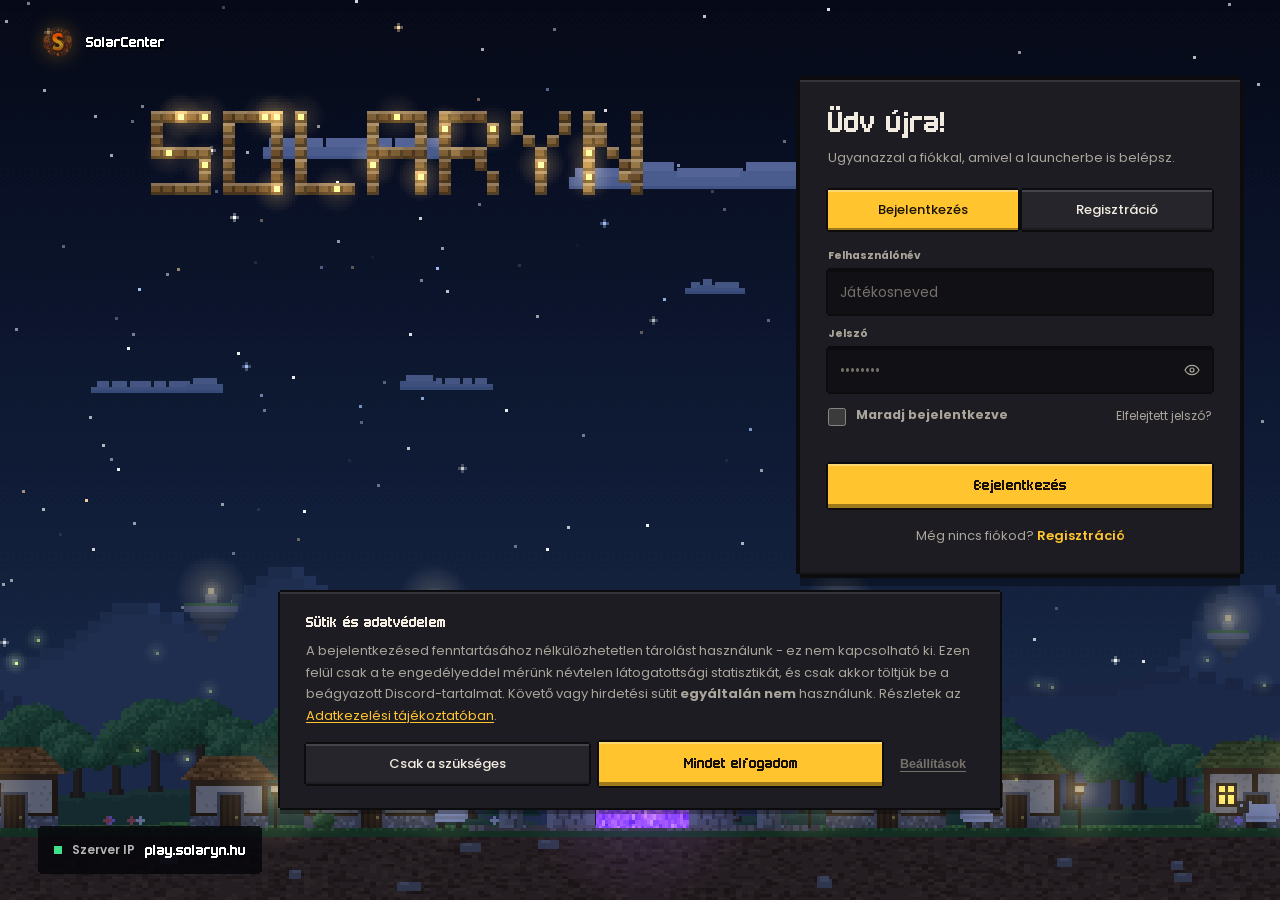
==== commit fb282fd9: "Add files via upload" ====
--- a/index.html
+++ b/index.html
@@ -3294,7 +3294,7 @@
   <script src="pixel-icons.js?v=20261106a" defer></script>
   <script src="world.js?v=20261106b" defer></script>
   <script src="design.js?v=20261106b" defer></script>
-  <script src="quest.js?v=20261106a" defer></script>
+  <script src="quest.js?v=20261106b" defer></script>
   <script src="season-fx.js?v=20261014a" defer></script>
 </body>
 </html>
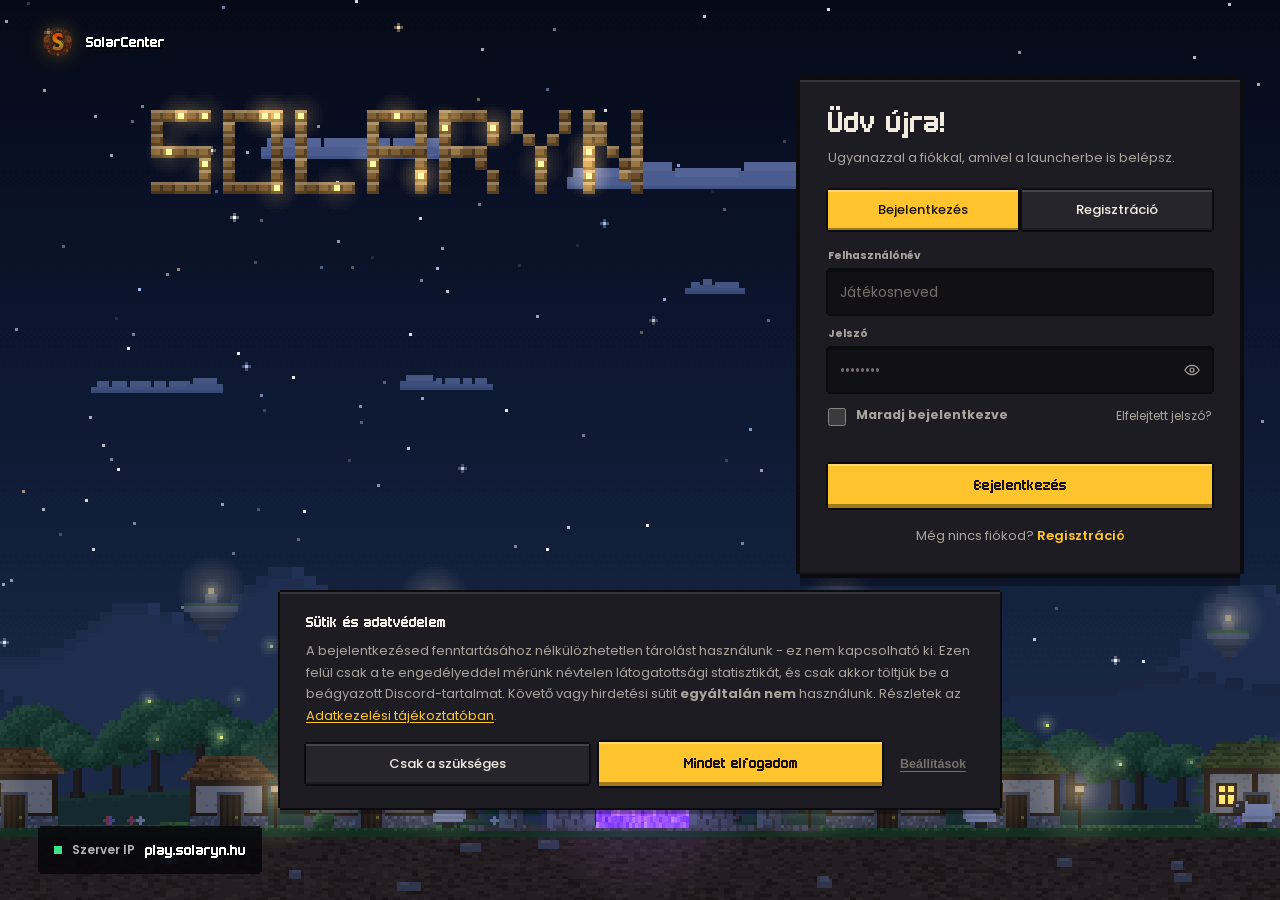
==== commit 9c28e60f: "Teendők staff oldal, középre igazított egykártyás oldalak Co-Authored-By: Claude Opus 5.5 <noreply@a" ====
--- a/index.html
+++ b/index.html
@@ -40,7 +40,7 @@
   <link rel="stylesheet" href="ui.css?v=20261014a" />
   <link rel="stylesheet" href="design.css?v=20261103a" />
   <link rel="stylesheet" href="seasonal.css?v=20261014a" />
-  <link rel="stylesheet" href="block.css?v=20261106c" />
+  <link rel="stylesheet" href="block.css?v=20261110a" />
 
   <script type="application/ld+json">
   {
@@ -302,6 +302,7 @@
             <svg class="app-nav-caret" viewBox="0 0 24 24" fill="none" stroke="currentColor" stroke-width="2.2" stroke-linecap="round" stroke-linejoin="round"><path d="M8 10l4 4 4-4"/></svg>
           </button>
           <div class="app-nav-sub">
+            <button class="app-nav-item admin-nav-item hidden" data-view="staffTasks" id="navStaffTasks"><span>Teendők</span><span class="app-nav-badge hidden" id="navStaffTasksBadge"></span></button>
             <button class="app-nav-item admin-nav-item hidden" data-view="shopLock" data-permission="global.shopLock"><span>Vásárlások leállítása</span><span class="app-nav-badge hidden" id="navShopLockBadge">Le</span></button>
             <button class="app-nav-item admin-nav-item hidden" data-view="paymentsAdmin" data-permission="global.paymentsManage"><span>Fizetés (Tebex)</span><span class="app-nav-badge hidden" id="navTebexBadge">Teszt</span></button>
             <button class="app-nav-item admin-nav-item hidden" data-view="registeredPlayers" data-permission="global.playersList"><span>Regisztrált játékosok</span></button>
@@ -1208,6 +1209,65 @@
             </table>
             <p class="ledger-empty hidden" id="staffActionLogsEmptyNote">Nincs egyetlen bejegyzés sem.</p>
           </div>
+        </section>
+
+        <section class="view" data-view="staffTasks">
+          <h1 class="page-title">Teendők</h1>
+          <p class="page-note">Hibák, javaslatok és feladatok, amiket meg kell csinálni. Ezt az oldalt csak a staff látja. A lezárt bejegyzés 12 óra múlva lekerül a tábláról, az Archívumban megmarad.</p>
+
+          <div class="tk-top">
+            <button type="button" class="btn-glow" id="stNewBtn">Új bejegyzés</button>
+            <div class="tk-counts" id="stCounts" aria-live="polite"></div>
+          </div>
+
+          <form class="card tk-form hidden" id="stForm" autocomplete="off">
+            <div class="card-title" id="stFormTitle">Új bejegyzés</div>
+            <div class="tk-form-row">
+              <span class="tk-label">Típus</span>
+              <div class="tk-pills" data-field="kind" role="radiogroup" aria-label="Típus"></div>
+            </div>
+            <div class="tk-form-grid">
+              <label class="tk-field">Szerver<select id="stServer" required></select></label>
+              <label class="tk-field">Kategória<select id="stCategory" required></select></label>
+            </div>
+            <div class="tk-form-row">
+              <span class="tk-label">Sürgősség</span>
+              <div class="tk-pills" data-field="priority" role="radiogroup" aria-label="Sürgősség"></div>
+            </div>
+            <label class="tk-field">Cím<input type="text" id="stTitle" maxlength="140" placeholder="Röviden, mi a gond vagy mi az ötlet" required /></label>
+            <label class="tk-field">Leírás<textarea id="stBody" maxlength="4000" rows="4" placeholder="Hol, mikor, hogyan lehet előidézni; vagy mit javasolsz pontosan"></textarea></label>
+            <p class="redeem-result" id="stFormMsg"></p>
+            <div class="tk-form-foot">
+              <button type="button" class="btn-outline" id="stCancelBtn">Mégse</button>
+              <button type="submit" class="btn-glow" id="stSaveBtn">Mentés</button>
+            </div>
+          </form>
+
+          <div class="tk-filters">
+            <div class="tk-pills" id="stStatusPills" role="tablist" aria-label="Állapot"></div>
+            <div class="tk-pills" id="stKindPills" aria-label="Típus"></div>
+            <div class="tk-filter-grid">
+              <label class="tk-field">Szerver<select id="stFilterServer"></select></label>
+              <label class="tk-field">Kategória<select id="stFilterCategory"></select></label>
+              <label class="tk-field">Bontás<select id="stGroup">
+                <option value="server">Szerverenként</option>
+                <option value="category">Kategóriánként</option>
+                <option value="kind">Típusonként</option>
+                <option value="day">Bejegyzés napja szerint</option>
+                <option value="none">Nincs</option>
+              </select></label>
+              <label class="tk-field">Sorrend<select id="stSort">
+                <option value="new">Legújabb elöl</option>
+                <option value="old">Legrégebbi elöl</option>
+                <option value="prio">Sürgősség szerint</option>
+              </select></label>
+              <label class="tk-field tk-search">Keresés<input type="search" id="stSearch" placeholder="Cím, leírás vagy név" /></label>
+            </div>
+            <label class="tk-mine"><input type="checkbox" id="stMine" /> Csak az én bejegyzéseim</label>
+          </div>
+
+          <div class="tk-list" id="stList"></div>
+          <p class="ledger-empty hidden" id="stEmpty"></p>
         </section>
 
         <section class="view" data-view="staffStats">
@@ -3287,13 +3347,14 @@
   </div>
 
   <script src="skin3d.js?v=20261014a" defer></script>
-  <script src="app.js?v=20261105a" defer></script>
+  <script src="app.js?v=20261110a" defer></script>
   <script src="media-calendar.js?v=20261101b" defer></script>
   <script src="bundles.js?v=20261103a" defer></script>
+  <script src="staff-tasks.js?v=20261110a" defer></script>
   <script src="ui.js?v=20261014a" defer></script>
   <script src="pixel-icons.js?v=20261106a" defer></script>
-  <script src="world.js?v=20261106b" defer></script>
-  <script src="design.js?v=20261106b" defer></script>
+  <script src="world.js?v=20261110a" defer></script>
+  <script src="design.js?v=20261110a" defer></script>
   <script src="quest.js?v=20261106b" defer></script>
   <script src="season-fx.js?v=20261014a" defer></script>
 </body>
--- a/block.css
+++ b/block.css
@@ -554,6 +554,10 @@
 .discount-badge { background: var(--danger) !important; color: #fff !important; border: 0 !important; font: 400 16px/1 var(--f-block) !important; padding: 3px 6px 4px !important; }
 .transfer-card, .redeem-card { max-width: 620px; text-align: left !important; }
 .redeem-input { text-align: left !important; }
+/* Egykártyás oldalak (kódbeváltás, átutalás, egyenleg, vészleállító): a leírás és a kártya középen. */
+:is(.view[data-view="redeem"], .view[data-view="transfer"], .view[data-view="wallet"], .view[data-view="shopLock"]) > .page-lead { max-width: 620px; margin-inline: auto; text-align: center; }
+:is(.view[data-view="redeem"], .view[data-view="transfer"], .view[data-view="wallet"]) .content-grid > div > .card,
+.view[data-view="shopLock"] > .card { width: 100%; max-width: 620px; margin-inline: auto !important; }
 .transfer-fee-note { background: var(--well) !important; border: 0 !important; color: var(--text-dim); }
 .redeem-result.error, .transfer-fee-note.error { color: var(--danger); }
 
@@ -746,3 +750,82 @@
   .home-ip span { display: none; }
 }
 .value-bump { transform-origin: left center !important; }
+
+/* ---- Teendők (staff feladattábla) ---------------------------------------------------------- */
+.tk-top { display: flex; align-items: center; gap: 16px; flex-wrap: wrap; margin: 0 0 20px; }
+.tk-top .btn-glow { width: auto; margin: 0; }
+.tk-counts { display: flex; flex-wrap: wrap; gap: 8px; }
+.tk-count { border: 0; cursor: pointer; padding: 6px 10px; background: var(--panel); color: var(--text-dim); font: 500 13px var(--f-text); box-shadow: var(--frame); }
+.tk-count b { color: var(--text); font-weight: 600; margin-left: 4px; }
+.tk-count:hover { color: var(--text); background: var(--panel-2); }
+.tk-count.active { box-shadow: var(--frame-gold); color: var(--text); }
+.tk-count-none { color: var(--text-faint); font-size: 13px; }
+
+.tk-form { max-width: 760px; }
+.tk-form-row { display: flex; align-items: center; gap: 12px; flex-wrap: wrap; margin-bottom: 14px; }
+.tk-label { min-width: 84px; font-size: 13px; font-weight: 500; color: var(--text-dim); }
+.tk-form-grid, .tk-filter-grid { display: grid; gap: 12px; margin-bottom: 14px; }
+.tk-form-grid { grid-template-columns: repeat(2, minmax(0, 1fr)); }
+.tk-filter-grid { grid-template-columns: repeat(4, minmax(0, 1fr)) minmax(0, 1.4fr); margin: 12px 0 8px; }
+.tk-field { display: flex; flex-direction: column; gap: 6px; margin-bottom: 14px; }
+.tk-filter-grid .tk-field, .tk-form-grid .tk-field { margin-bottom: 0; }
+.tk-field :is(input, select, textarea) { width: 100%; margin: 0; padding: 10px 12px; font-size: 14px; }
+.tk-field textarea { resize: vertical; min-height: 96px; }
+.tk-form-foot { display: flex; justify-content: flex-end; gap: 12px; }
+.tk-form-foot .btn-glow { width: auto; margin: 0; }
+
+.tk-pills { display: flex; flex-wrap: wrap; gap: 8px; }
+.tk-pills .pill { padding: 7px 12px; min-height: 34px; }
+.tk-pills .pill b { font-weight: 600; margin-left: 4px; opacity: .8; }
+.tk-filters { margin-bottom: 18px; }
+.tk-filters > .tk-pills + .tk-pills { margin-top: 10px; }
+.tk-mine { display: inline-flex; align-items: center; gap: 8px; cursor: pointer; }
+
+.tk-group { margin-bottom: 26px; }
+.tk-group-title { font: 400 16px var(--f-block) !important; color: var(--text); margin: 0 0 12px; display: flex; align-items: baseline; gap: 8px; }
+.tk-group-title span { font: 500 13px var(--f-text); color: var(--text-faint); }
+.tk-item {
+  display: grid; grid-template-columns: 36px minmax(0, 1fr); gap: 12px; padding: 16px 18px; margin: 2px 2px 12px;
+  background: var(--panel); box-shadow: inset 0 2px 0 var(--hi), inset 0 -2px 0 var(--lo), var(--frame);
+}
+.tk-item.tk-urgent { box-shadow: inset 4px 0 0 var(--danger), inset 0 2px 0 var(--hi), inset 0 -2px 0 var(--lo), var(--frame); }
+.tk-item.tk-done, .tk-item.tk-rejected { background: color-mix(in srgb, var(--panel) 70%, var(--bg)); }
+.tk-item.tk-done .tk-title, .tk-item.tk-rejected .tk-title { color: var(--text-dim); }
+.tk-item.tk-rejected .tk-title { text-decoration: line-through; text-decoration-thickness: 2px; }
+.tk-mark { width: 36px; height: 36px; display: grid; place-items: center; font-size: 20px; background: var(--well); box-shadow: inset 0 2px 0 rgba(0, 0, 0, .28); }
+.tk-head { display: flex; align-items: flex-start; gap: 10px; justify-content: space-between; }
+.tk-title { margin: 0; font: 600 15px/1.35 var(--f-text); color: var(--text); overflow-wrap: anywhere; }
+.tk-prio { flex: none; font: 600 12px var(--f-text); padding: 3px 8px; }
+.tk-prio-high { background: var(--danger); color: #fff; }
+.tk-prio-low { background: var(--well); color: var(--text-faint); }
+.tk-meta { display: flex; flex-wrap: wrap; align-items: center; gap: 4px 0; margin-top: 4px; font-size: 12.5px; color: var(--text-faint); }
+.tk-dot { display: inline-block; width: 4px; height: 4px; background: var(--line); margin: 0 8px; }
+.tk-body {
+  margin: 10px 0 0; font-size: 13.5px; line-height: 1.55; color: var(--text-dim); white-space: pre-wrap; overflow-wrap: anywhere; cursor: pointer;
+  display: -webkit-box; -webkit-line-clamp: 3; -webkit-box-orient: vertical; overflow: hidden;
+}
+.tk-body.open { display: block; }
+.tk-status { margin-top: 10px; padding: 8px 10px; background: var(--well); font-size: 13px; color: var(--text-dim); }
+.tk-status b { color: var(--text); font-weight: 600; }
+.tk-status-done b { color: var(--success); }
+.tk-status-rejected b { color: var(--danger); }
+.tk-status-progress b { color: var(--gold); }
+.tk-left { color: var(--text-faint); }
+.tk-note { margin-top: 4px; color: var(--text); white-space: pre-wrap; overflow-wrap: anywhere; }
+.tk-actions { display: flex; flex-wrap: wrap; align-items: center; gap: 8px; margin-top: 12px; }
+.tk-actions .btn-outline, .tk-note-form .btn-outline, .tk-form-foot .btn-outline { width: auto; margin: 0; min-height: 34px; padding: 7px 12px !important; }
+.tk-own { display: inline-flex; gap: 14px; margin-left: auto; }
+.tk-own .link-btn { background: none; border: 0; cursor: pointer; font: 500 12.5px var(--f-text); padding: 4px 0; }
+.tk-note-form { display: flex; flex-wrap: wrap; gap: 8px; width: 100%; }
+.tk-note-form input { flex: 1 1 240px; margin: 0; padding: 8px 10px; font-size: 13.5px; }
+
+@media (max-width: 900px) {
+  .tk-filter-grid { grid-template-columns: repeat(2, minmax(0, 1fr)); }
+  .tk-filter-grid .tk-search { grid-column: 1 / -1; }
+}
+@media (max-width: 560px) {
+  .tk-form-grid, .tk-filter-grid { grid-template-columns: minmax(0, 1fr); }
+  .tk-item { grid-template-columns: minmax(0, 1fr); }
+  .tk-mark { display: none; }
+  .tk-own { margin-left: 0; }
+}
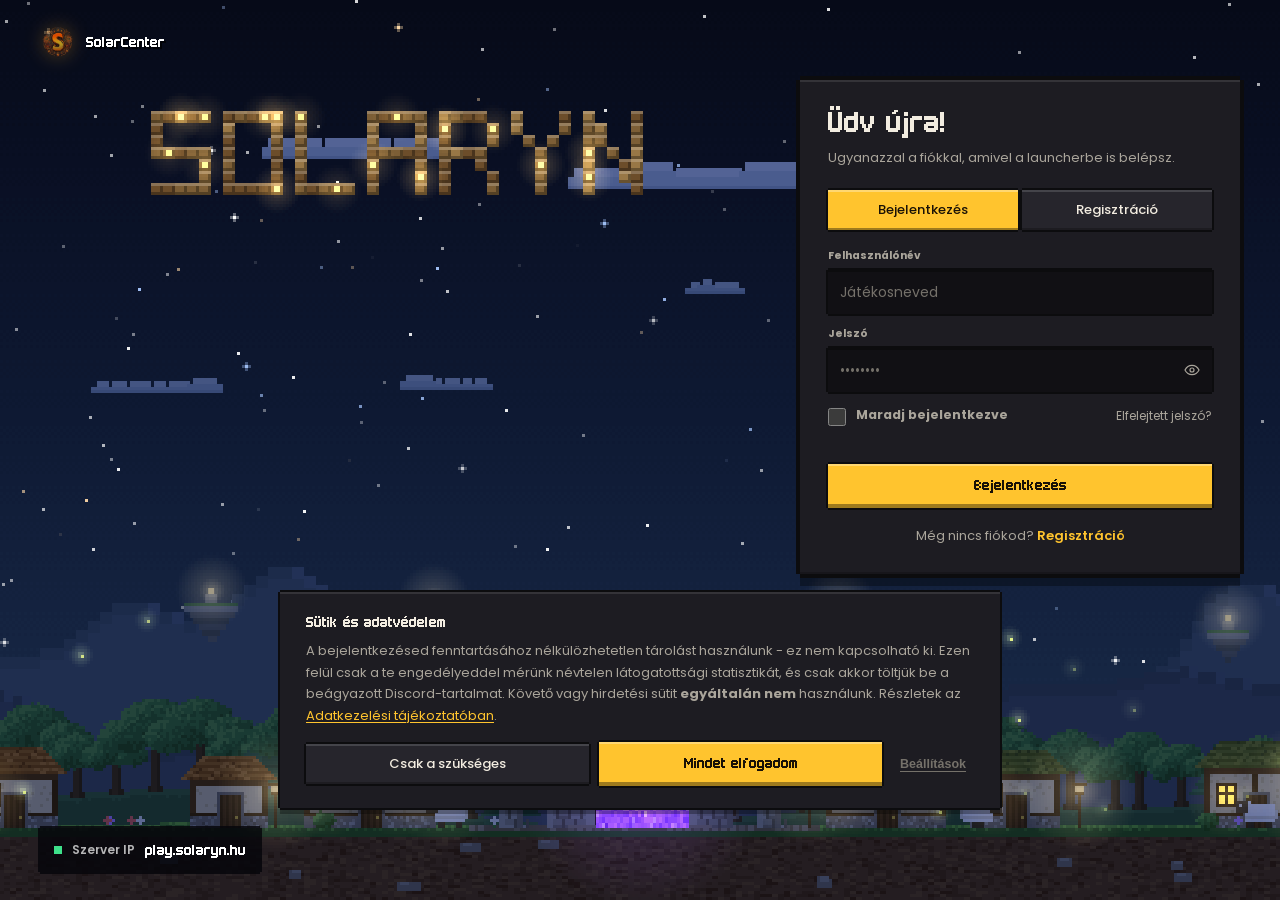
==== commit ac771576: "Add files via upload" ====
--- a/index.html
+++ b/index.html
@@ -40,7 +40,7 @@
   <link rel="stylesheet" href="ui.css?v=20261014a" />
   <link rel="stylesheet" href="design.css?v=20261103a" />
   <link rel="stylesheet" href="seasonal.css?v=20261014a" />
-  <link rel="stylesheet" href="block.css?v=20261110a" />
+  <link rel="stylesheet" href="block.css?v=20261114a" />
 
   <script type="application/ld+json">
   {
@@ -400,6 +400,10 @@
               <p class="profile-empty-skin" id="profileSkinNote"></p>
               <div id="profileDiscordLink"></div>
               <div id="profileSanctionStatus" class="profile-sanction-status"></div>
+              <div class="game-account-note hidden" id="profileGameAccountNote" role="note">
+                <b>Játékbeli fiók (nem Solaryn-fiók)</b>
+                <span>Az átutalást, a kaszinót és a Center többi részét ugyanúgy használhatod. A kupon, a kiegészítők és a launcher a véglegesítés után érhetők el: jelentkezz ki, és a Regisztráció fülön add meg ugyanezt a nevet, a jelszavad és egy email címet - minden játékadatod megmarad.</span>
+              </div>
               <button type="button" class="home-ip" id="homeIpCopy" title="Kattints a másoláshoz"><i aria-hidden="true"></i><b>play.solaryn.hu</b><span>IP másolása</span></button>
             </div>
             <div class="home-skin">
@@ -3347,14 +3351,14 @@
   </div>
 
   <script src="skin3d.js?v=20261014a" defer></script>
-  <script src="app.js?v=20261110a" defer></script>
+  <script src="app.js?v=20261114a" defer></script>
   <script src="media-calendar.js?v=20261101b" defer></script>
   <script src="bundles.js?v=20261103a" defer></script>
   <script src="staff-tasks.js?v=20261110a" defer></script>
   <script src="ui.js?v=20261014a" defer></script>
-  <script src="pixel-icons.js?v=20261106a" defer></script>
+  <script src="pixel-icons.js?v=20261114a" defer></script>
   <script src="world.js?v=20261110a" defer></script>
-  <script src="design.js?v=20261110a" defer></script>
+  <script src="design.js?v=20261114a" defer></script>
   <script src="quest.js?v=20261106b" defer></script>
   <script src="season-fx.js?v=20261014a" defer></script>
 </body>
--- a/style.css
+++ b/style.css
@@ -872,6 +872,7 @@
 
 .pkg-category { font-size: 13px; text-transform: uppercase; letter-spacing: 1.5px; color: var(--gold); font-weight: 700; margin: 26px 0 14px; }
 .pkg-category:first-child { margin-top: 0; }
+.pkg-category-note { margin: -6px 0 14px; font-size: 13px; color: var(--muted, rgba(255,255,255,.62)); line-height: 1.5; }
 
 .pkg-grid { display: grid; grid-template-columns: repeat(auto-fit, minmax(230px, 1fr)); gap: 18px; }
 .pkg-card {
--- a/design.css
+++ b/design.css
@@ -1507,6 +1507,7 @@
 .reg-name:hover { color: var(--gold); }
 .reg-online { width: 7px; height: 7px; border-radius: 50%; background: var(--success); }
 .reg-locked { font-size: 11.5px; color: var(--danger); }
+.reg-game { font-size: 11px; padding: 1px 7px; border-radius: 999px; color: #ffb347; background: rgba(255, 179, 71, .12); box-shadow: inset 0 0 0 1px rgba(255, 179, 71, .35); white-space: nowrap; cursor: help; }
 .reg-pager { display: flex; align-items: center; justify-content: center; gap: 12px; margin-top: 14px; font-size: 13px; color: var(--text-dim); }
 .reg-pager .btn-outline { width: auto; margin: 0; padding: 8px 16px; }
 
--- a/block.css
+++ b/block.css
@@ -829,3 +829,15 @@
   .tk-mark { display: none; }
   .tk-own { margin-left: 0; }
 }
+
+/* ---- Játékosok: a kereső és a találatok középen -------------------------------------------- */
+.view[data-view="players"] .player-search-panel { margin-left: auto !important; margin-right: auto !important; }
+.view[data-view="players"] .player-result-heading,
+.view[data-view="players"] .player-result-grid { max-width: 720px; margin-left: auto; margin-right: auto; }
+.view[data-view="players"] .player-result-heading { text-align: center; }
+.view[data-view="players"] .player-result-grid { grid-template-columns: repeat(auto-fit, minmax(220px, 232px)); justify-content: center; }
+
+/* ---- Játékbeli (nem Solaryn-) fiók tájékoztató a főoldalon --------------------------------- */
+.game-account-note { display: flex; flex-direction: column; gap: 4px; max-width: 520px; margin: 10px 0 4px; padding: 10px 14px; border-radius: 10px; background: rgba(20, 12, 4, .72); box-shadow: inset 0 0 0 1px rgba(255, 179, 71, .45); color: #f3e6d6; font-size: 13px; line-height: 1.45; }
+.game-account-note b { color: #ffb347; font-weight: 700; }
+.game-account-note.hidden { display: none; }
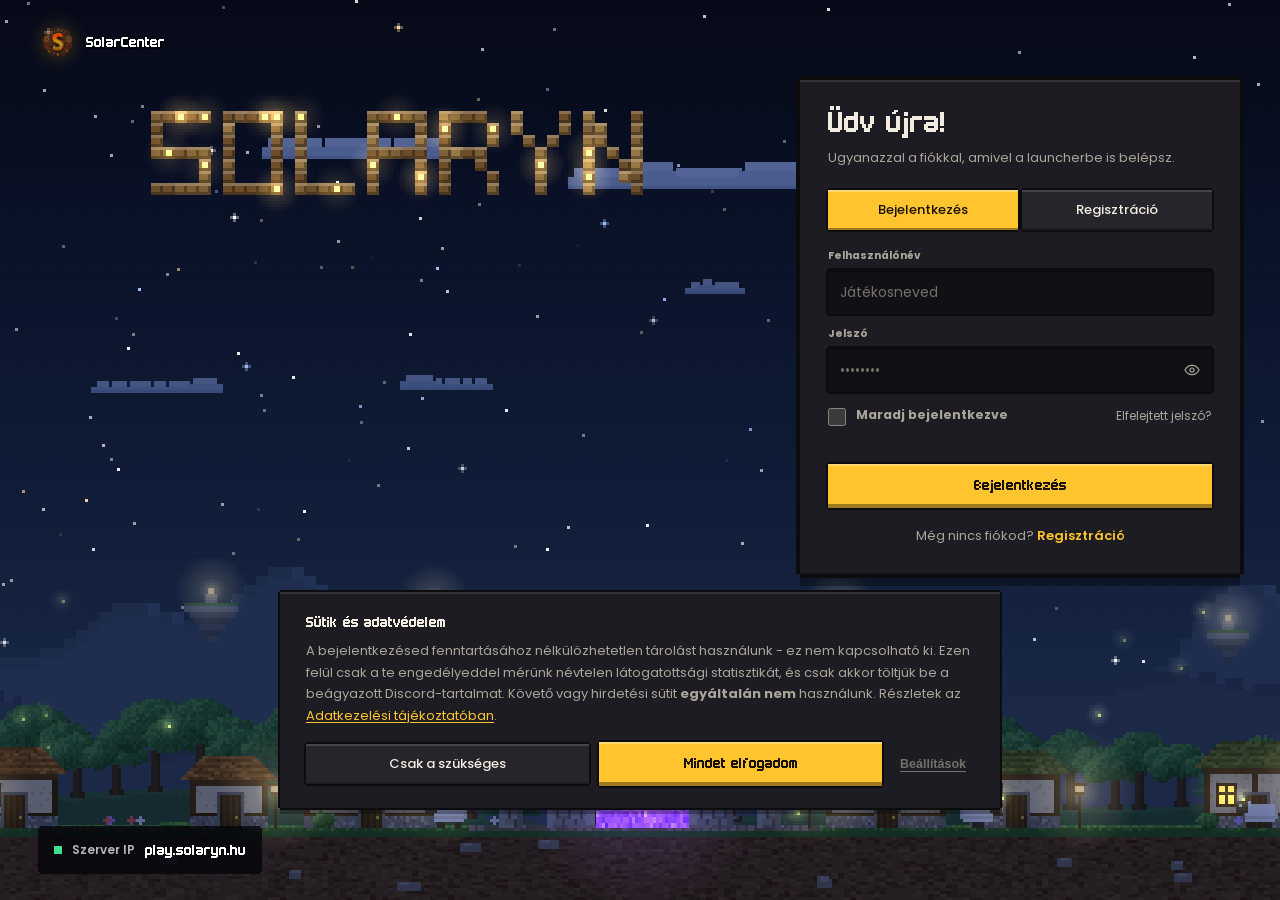
==== commit 0708c831: "Casino: aktív napok, hűségszint, ritkasági nyeremények (2026-11-15)" ====
--- a/index.html
+++ b/index.html
@@ -40,7 +40,7 @@
   <link rel="stylesheet" href="ui.css?v=20261014a" />
   <link rel="stylesheet" href="design.css?v=20261103a" />
   <link rel="stylesheet" href="seasonal.css?v=20261014a" />
-  <link rel="stylesheet" href="block.css?v=20261114a" />
+  <link rel="stylesheet" href="block.css?v=20261115a" />
 
   <script type="application/ld+json">
   {
@@ -965,9 +965,9 @@
 
         <section class="view" data-view="casino">
           <h1 class="page-title">Casino</h1>
-          <p class="page-note">Minden 7. egymást követő napi belépésedért +1 ingyenes pörgetést kapsz. Az ingyenes pörgetésed elhasználása után még 2 próbálkozást vásárolhatsz 200 PrémiumPontért - a nyereményt a rendszer automatikusan jóváírja a fiókodhoz.</p>
-
-          <div class="content-grid">
+          <p class="page-note">Nem kell minden nap fellépned: minden nap, amikor legalább 5 percet játszol bármelyik szerverünkön, egy <b>aktív napnak</b> számít. Az első ingyenes pörgetéshez 7 aktív nap kell, utána egyre kevesebb (6, 5, 4), végül már <b>3 naponta</b> jár egy. A nyereményt a rendszer automatikusan jóváírja.</p>
+
+          <div class="content-grid casino-layout">
             <div>
               <div class="card casino-machine-card">
                 <div class="slot-machine">
@@ -985,16 +985,26 @@
                     <div class="slot-machine-lever-track"><div class="slot-machine-lever-knob"></div></div>
                   </div>
                 </div>
-                <p class="redeem-result" id="casinoSpinResult"></p>
+                <div class="casino-result" id="casinoSpinResult" aria-live="polite"></div>
                 <div class="casino-actions">
                   <button type="button" class="btn-glow" id="casinoSpinBtn" disabled>Pörgetés</button>
                   <button type="button" class="btn-outline" id="casinoBuySpinBtn" hidden>Próbálkozás vásárlása (200 PP)</button>
                 </div>
+                <div class="casino-spin-counts" id="casinoSpinCounts"></div>
               </div>
 
               <div class="card">
-                <div class="card-title">Nyeremények</div>
-                <p class="page-note">Ha mind a 3 tekercs ugyanazt mutatja, egyet nyersz az alábbiak közül - véletlenszerűen, viszonylag alacsony eséllyel pörgetésenként.</p>
+                <div class="card-title">Haladásod a következő pörgetésig</div>
+                <div class="casino-progress" id="casinoProgress"></div>
+                <div class="card-title casino-subtitle">Hűségszint</div>
+                <p class="page-note">Minden megszerzett pörgetés után egy nappal kevesebb kell a következőhöz. Ha 7 napig egyáltalán nem játszol, a szinted hetente eggyel visszaesik - az összegyűjtött napjaid megmaradnak.</p>
+                <div class="casino-ladder" id="casinoLadder"></div>
+              </div>
+
+              <div class="card">
+                <div class="card-title">Nyeremények és esélyek</div>
+                <p class="page-note">Minden pörgetés egymástól független. Ha <span id="casinoPityLimitText">8</span> pörgetésen át nem jön legalább <b>ritka</b> nyeremény, a következő garantáltan az lesz. A PrémiumPont azonnal jóváíródik, a jogokat és rangokat a játékszerver pár másodpercen belül kiosztja.</p>
+                <div class="casino-tier-legend" id="casinoTierLegend"></div>
                 <div class="casino-prize-grid" id="casinoPrizeGrid"></div>
               </div>
             </div>
@@ -1003,6 +1013,14 @@
               <div class="card">
                 <div class="card-title">Állapotod</div>
                 <div class="stat-badge-grid casino-stat-grid" id="casinoStatGrid"></div>
+              </div>
+              <div class="card">
+                <div class="card-title">Pörgetéseid</div>
+                <div class="casino-feed" id="casinoHistory"></div>
+              </div>
+              <div class="card">
+                <div class="card-title">Friss nagy nyeremények</div>
+                <div class="casino-feed" id="casinoRecentWins"></div>
               </div>
             </div>
           </div>
@@ -3351,7 +3369,7 @@
   </div>
 
   <script src="skin3d.js?v=20261014a" defer></script>
-  <script src="app.js?v=20261114a" defer></script>
+  <script src="app.js?v=20261115a" defer></script>
   <script src="media-calendar.js?v=20261101b" defer></script>
   <script src="bundles.js?v=20261103a" defer></script>
   <script src="staff-tasks.js?v=20261110a" defer></script>
--- a/block.css
+++ b/block.css
@@ -841,3 +841,74 @@
 .game-account-note { display: flex; flex-direction: column; gap: 4px; max-width: 520px; margin: 10px 0 4px; padding: 10px 14px; border-radius: 10px; background: rgba(20, 12, 4, .72); box-shadow: inset 0 0 0 1px rgba(255, 179, 71, .45); color: #f3e6d6; font-size: 13px; line-height: 1.45; }
 .game-account-note b { color: #ffb347; font-weight: 700; }
 .game-account-note.hidden { display: none; }
+
+/* ---- Casino 2026-11-15: aktív napok, hűségszint, ritkasági szintek ------------------------- */
+.casino-layout { align-items: start; }
+.casino-layout .card + .card { margin-top: 20px; }
+.casino-result { min-height: 52px; margin: 16px 0 4px; display: flex; flex-direction: column; align-items: center; gap: 2px; font-size: 14px; color: var(--text-dim); }
+.casino-result b { font-size: 18px; color: var(--text); }
+.casino-result small { font-size: 12px; color: var(--text-faint); }
+.casino-result.error { color: var(--danger); }
+.casino-result.win b { color: var(--tier-c, var(--gold)); text-shadow: 0 0 18px color-mix(in srgb, var(--tier-c, var(--gold)) 40%, transparent); }
+.casino-result-tier { font-size: 11px; font-weight: 800; letter-spacing: .6px; text-transform: uppercase; color: var(--tier-c, var(--gold)); }
+.casino-spin-counts { margin-top: 8px; font-size: 12px; color: var(--text-faint); min-height: 16px; }
+.casino-subtitle { margin-top: 22px; }
+
+.tier-none { --tier-c: #8a8f98; }
+.tier-common { --tier-c: #b7bcc6; }
+.tier-uncommon { --tier-c: #4ade80; }
+.tier-rare { --tier-c: #5b9dff; }
+.tier-epic { --tier-c: #b77bff; }
+.tier-legendary { --tier-c: #ffb21e; }
+
+.slot-reel.tier-rare, .slot-reel.tier-epic, .slot-reel.tier-legendary { border-color: var(--tier-c); box-shadow: inset 0 0 14px rgba(0,0,0,.7), 0 0 26px color-mix(in srgb, var(--tier-c) 70%, transparent); color: var(--tier-c); }
+.slot-reel img { width: 32px; height: 32px; }
+
+.casino-progress-head { display: flex; flex-wrap: wrap; align-items: baseline; gap: 6px 10px; font-size: 14px; }
+.casino-progress-head b { font-size: 22px; font-variant-numeric: tabular-nums; }
+.casino-progress-left { color: var(--text-faint); font-size: 12.5px; }
+.casino-progress-bar { height: 10px; border-radius: 999px; background: var(--field, rgba(0,0,0,.3)); border: 1px solid var(--stroke, rgba(255,255,255,.07)); overflow: hidden; margin: 12px 0; }
+.casino-progress-bar span { display: block; height: 100%; border-radius: inherit; background: var(--brand-grad, var(--gold)); transition: width .5s ease; }
+.casino-day-dots { display: flex; flex-wrap: wrap; gap: 8px; }
+.casino-day-dot { width: 34px; height: 34px; border-radius: 10px; display: grid; place-items: center; font-size: 12px; font-weight: 700; color: var(--text-faint); border: 1px dashed var(--stroke-3, rgba(255,255,255,.16)); }
+.casino-day-dot.done { color: var(--btn-ink, #111); background: var(--brand-grad, var(--gold)); border: 1px solid transparent; }
+.casino-day-dot.next { border-style: solid; border-color: var(--gold); color: var(--gold); }
+.casino-progress-foot { margin-top: 10px; font-size: 12.5px; }
+.casino-today { color: var(--text-dim); }
+.casino-today.ok { color: var(--success); font-weight: 600; }
+
+.casino-ladder { display: grid; grid-template-columns: repeat(5, minmax(0, 1fr)); gap: 8px; }
+.casino-ladder-step { display: flex; flex-direction: column; align-items: center; gap: 2px; padding: 12px 6px; border-radius: 12px; border: 1px solid var(--stroke-2, rgba(255,255,255,.11)); text-align: center; opacity: .7; }
+.casino-ladder-step.passed { opacity: .85; border-color: var(--brand-line, rgba(255,200,80,.26)); }
+.casino-ladder-step.current { opacity: 1; border-color: var(--gold); background: var(--brand-soft, rgba(255,200,80,.11)); box-shadow: 0 0 0 1px var(--gold) inset; }
+.casino-ladder-lvl { font-size: 11px; color: var(--text-faint); font-weight: 600; }
+.casino-ladder-days { font-size: 17px; font-weight: 800; }
+.casino-ladder-note { font-size: 10.5px; color: var(--gold); min-height: 13px; font-weight: 700; text-transform: uppercase; letter-spacing: .4px; }
+
+.casino-tier-legend { display: flex; flex-wrap: wrap; gap: 8px; margin: 12px 0 4px; }
+.casino-tier-chip { font-size: 12px; padding: 5px 10px; border-radius: 999px; color: var(--tier-c); background: color-mix(in srgb, var(--tier-c) 12%, transparent); border: 1px solid color-mix(in srgb, var(--tier-c) 30%, transparent); }
+.casino-tier-chip b { font-variant-numeric: tabular-nums; }
+
+.casino-prize-card { position: relative; border-color: color-mix(in srgb, var(--tier-c, var(--line)) 28%, transparent); }
+.casino-prize-card:hover { border-color: var(--tier-c, var(--gold-2)); }
+.casino-prize-card .casino-prize-icon { color: var(--tier-c, var(--gold)); background: color-mix(in srgb, var(--tier-c, var(--gold)) 12%, transparent); border-color: color-mix(in srgb, var(--tier-c, var(--gold)) 26%, transparent); }
+.casino-prize-card .casino-prize-icon img { width: 22px; height: 22px; }
+.casino-prize-card.tier-legendary { background: linear-gradient(180deg, color-mix(in srgb, var(--tier-c) 9%, transparent), transparent); }
+.casino-prize-meta { display: flex; gap: 6px; align-items: center; justify-content: center; font-size: 11px; }
+.casino-prize-tier { color: var(--tier-c); font-weight: 700; }
+.casino-prize-chance { color: var(--text-faint); font-variant-numeric: tabular-nums; }
+
+.casino-feed { display: flex; flex-direction: column; gap: 4px; max-height: 340px; overflow-y: auto; }
+.casino-feed-row { display: grid; grid-template-columns: 10px minmax(0, 1fr) auto; gap: 10px; align-items: center; padding: 7px 4px; border-bottom: 1px solid var(--stroke, rgba(255,255,255,.07)); font-size: 12.5px; }
+.casino-feed-row:last-child { border-bottom: 0; }
+.casino-feed-dot { width: 8px; height: 8px; border-radius: 50%; background: var(--tier-c, #888); box-shadow: 0 0 8px color-mix(in srgb, var(--tier-c, #888) 60%, transparent); }
+.casino-feed-name { overflow: hidden; text-overflow: ellipsis; white-space: nowrap; }
+.casino-feed-name em { color: var(--text-faint); font-style: normal; }
+.casino-feed-row.tier-none .casino-feed-name { color: var(--text-faint); }
+.casino-feed-time { color: var(--text-faint); font-size: 11.5px; white-space: nowrap; }
+.casino-stat-grid .stat-badge-value small { display: block; font-size: 11.5px; font-weight: 500; color: var(--text-faint); margin-top: 2px; }
+
+@media (max-width: 640px) {
+  .casino-ladder { grid-template-columns: repeat(5, minmax(52px, 1fr)); overflow-x: auto; }
+  .casino-day-dot { width: 30px; height: 30px; }
+}
